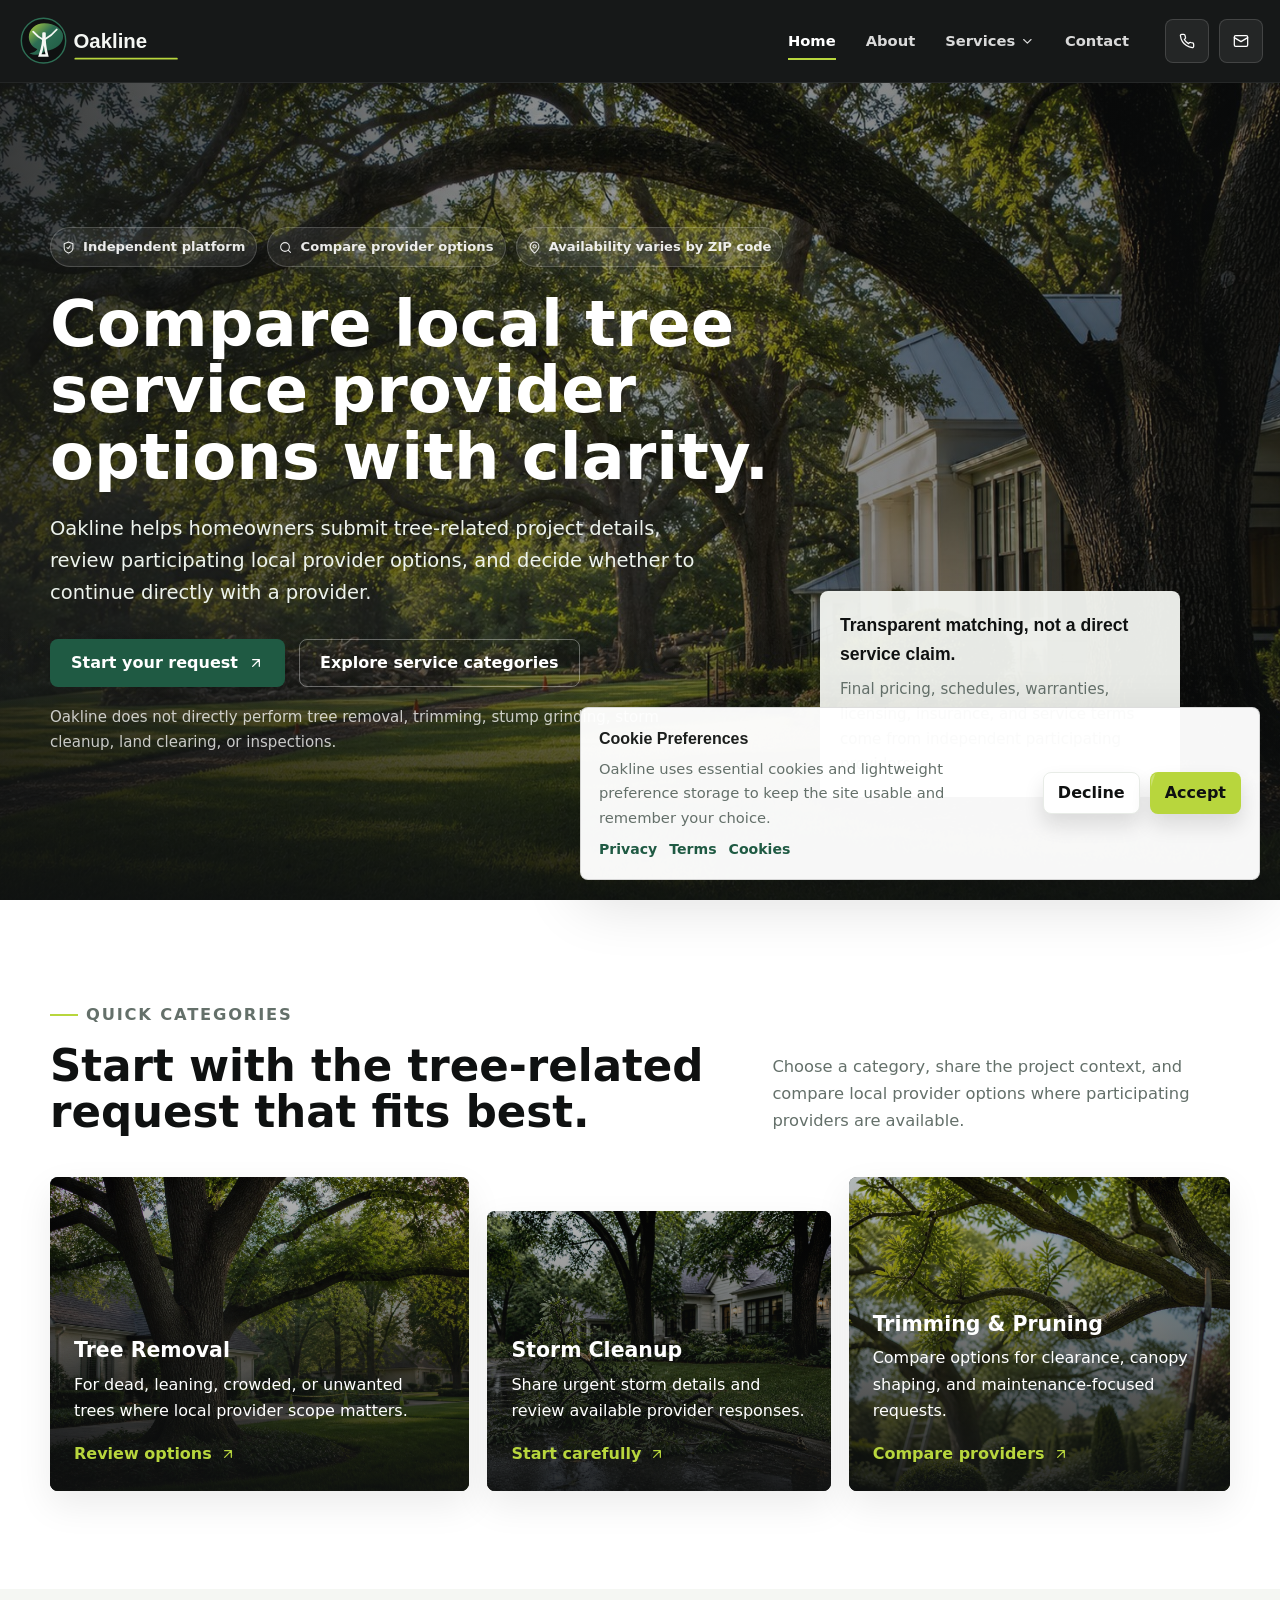
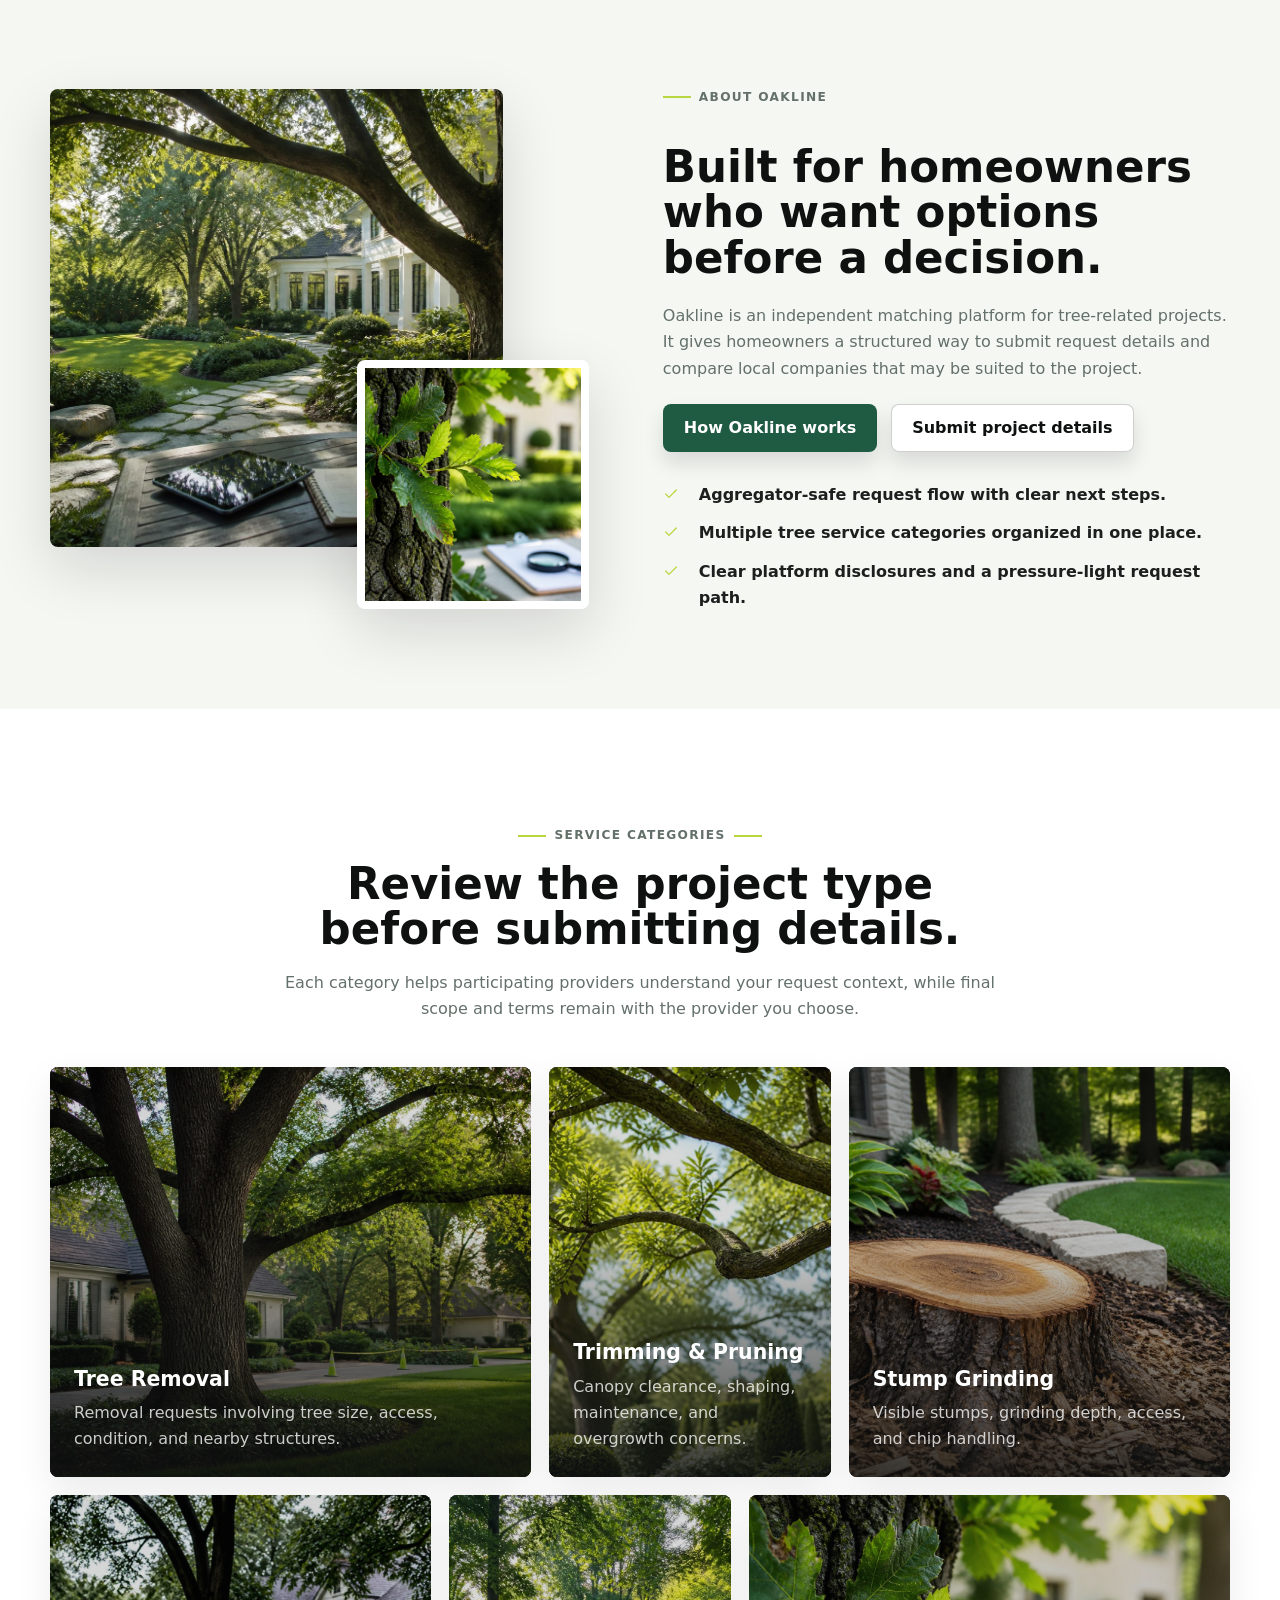
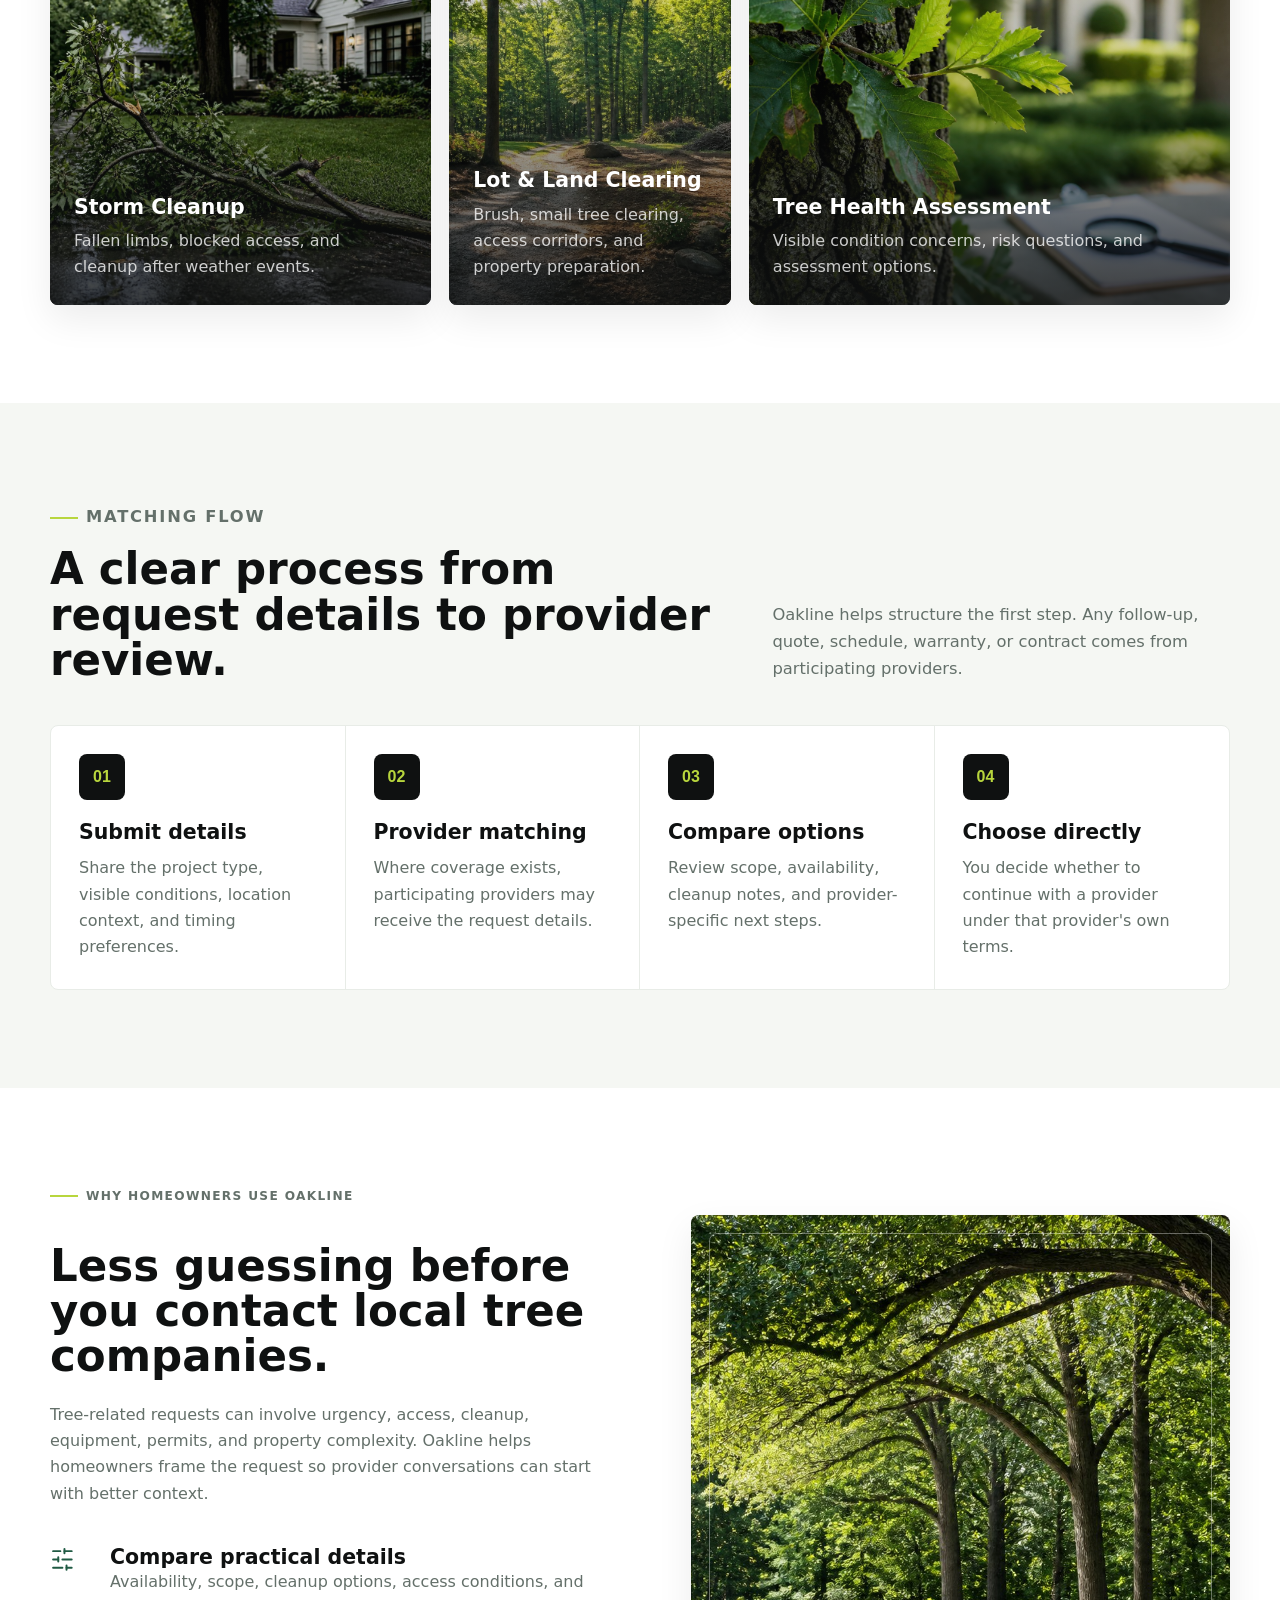
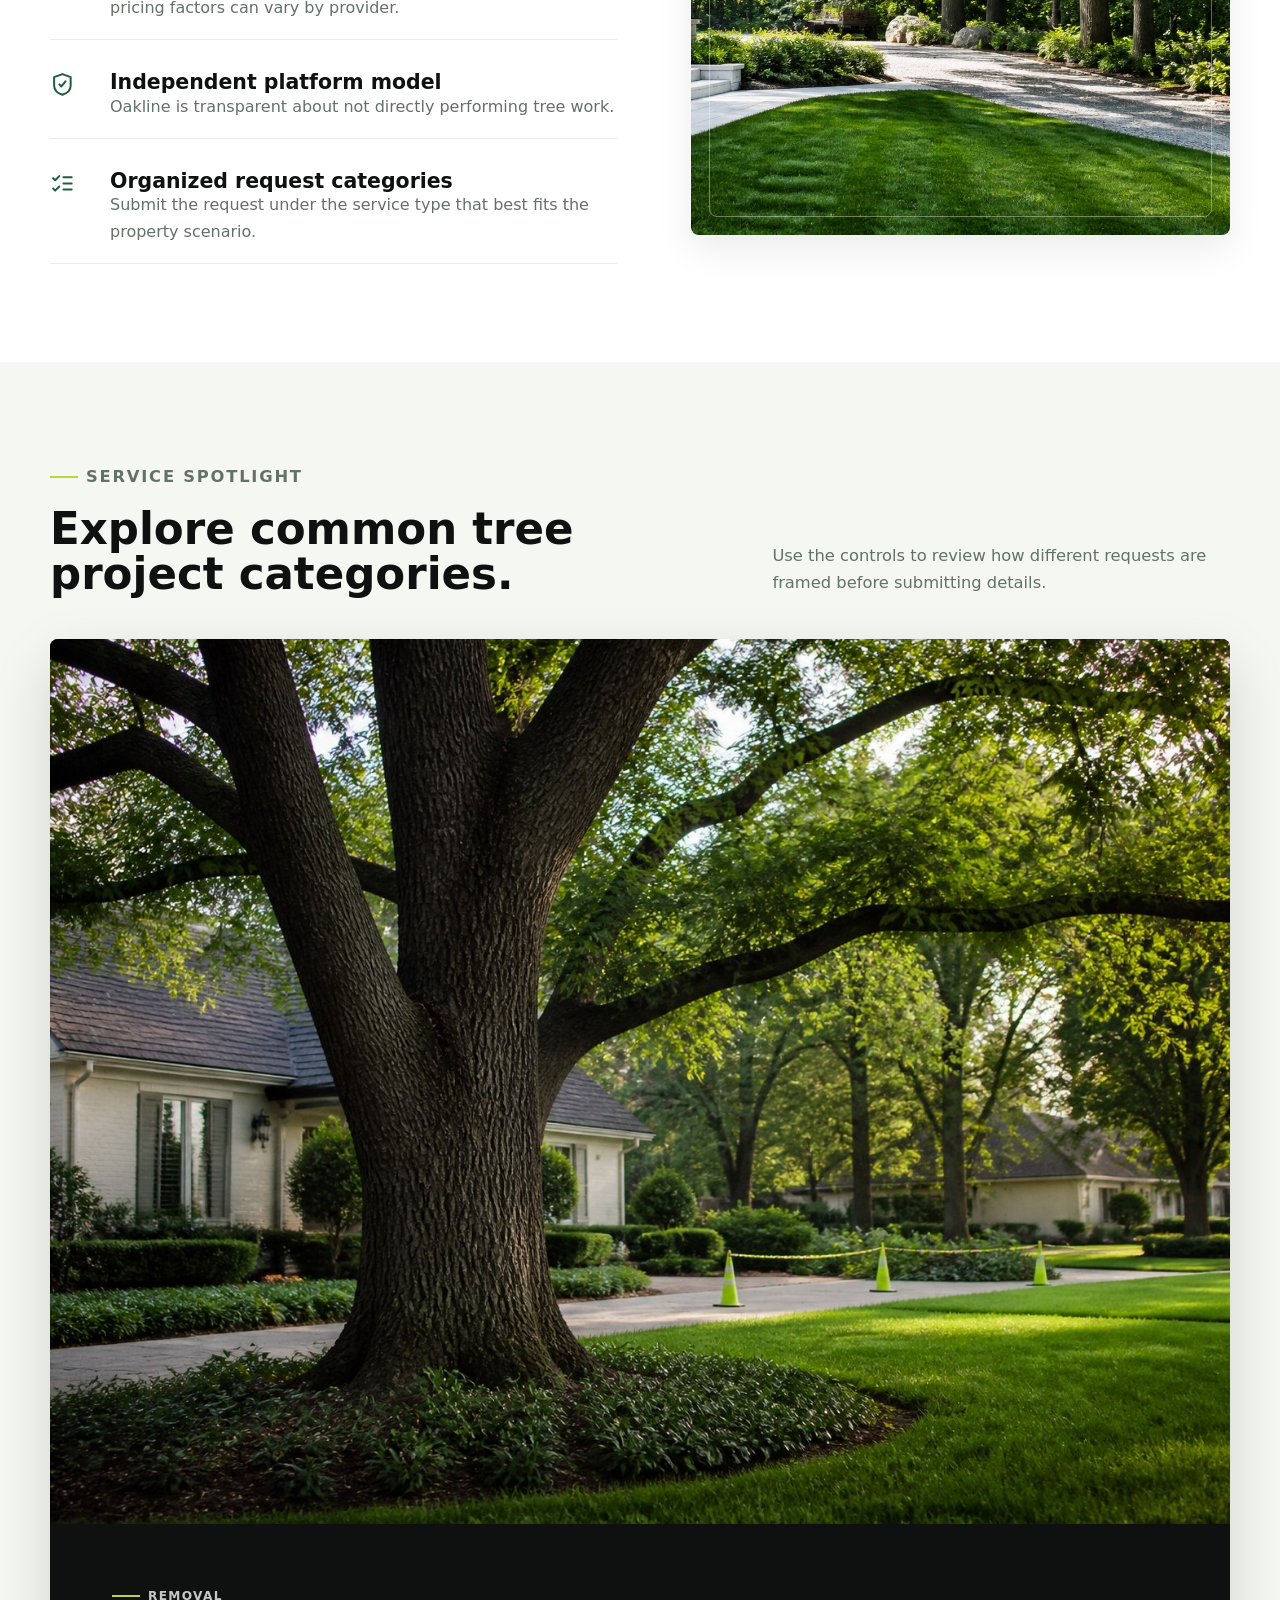
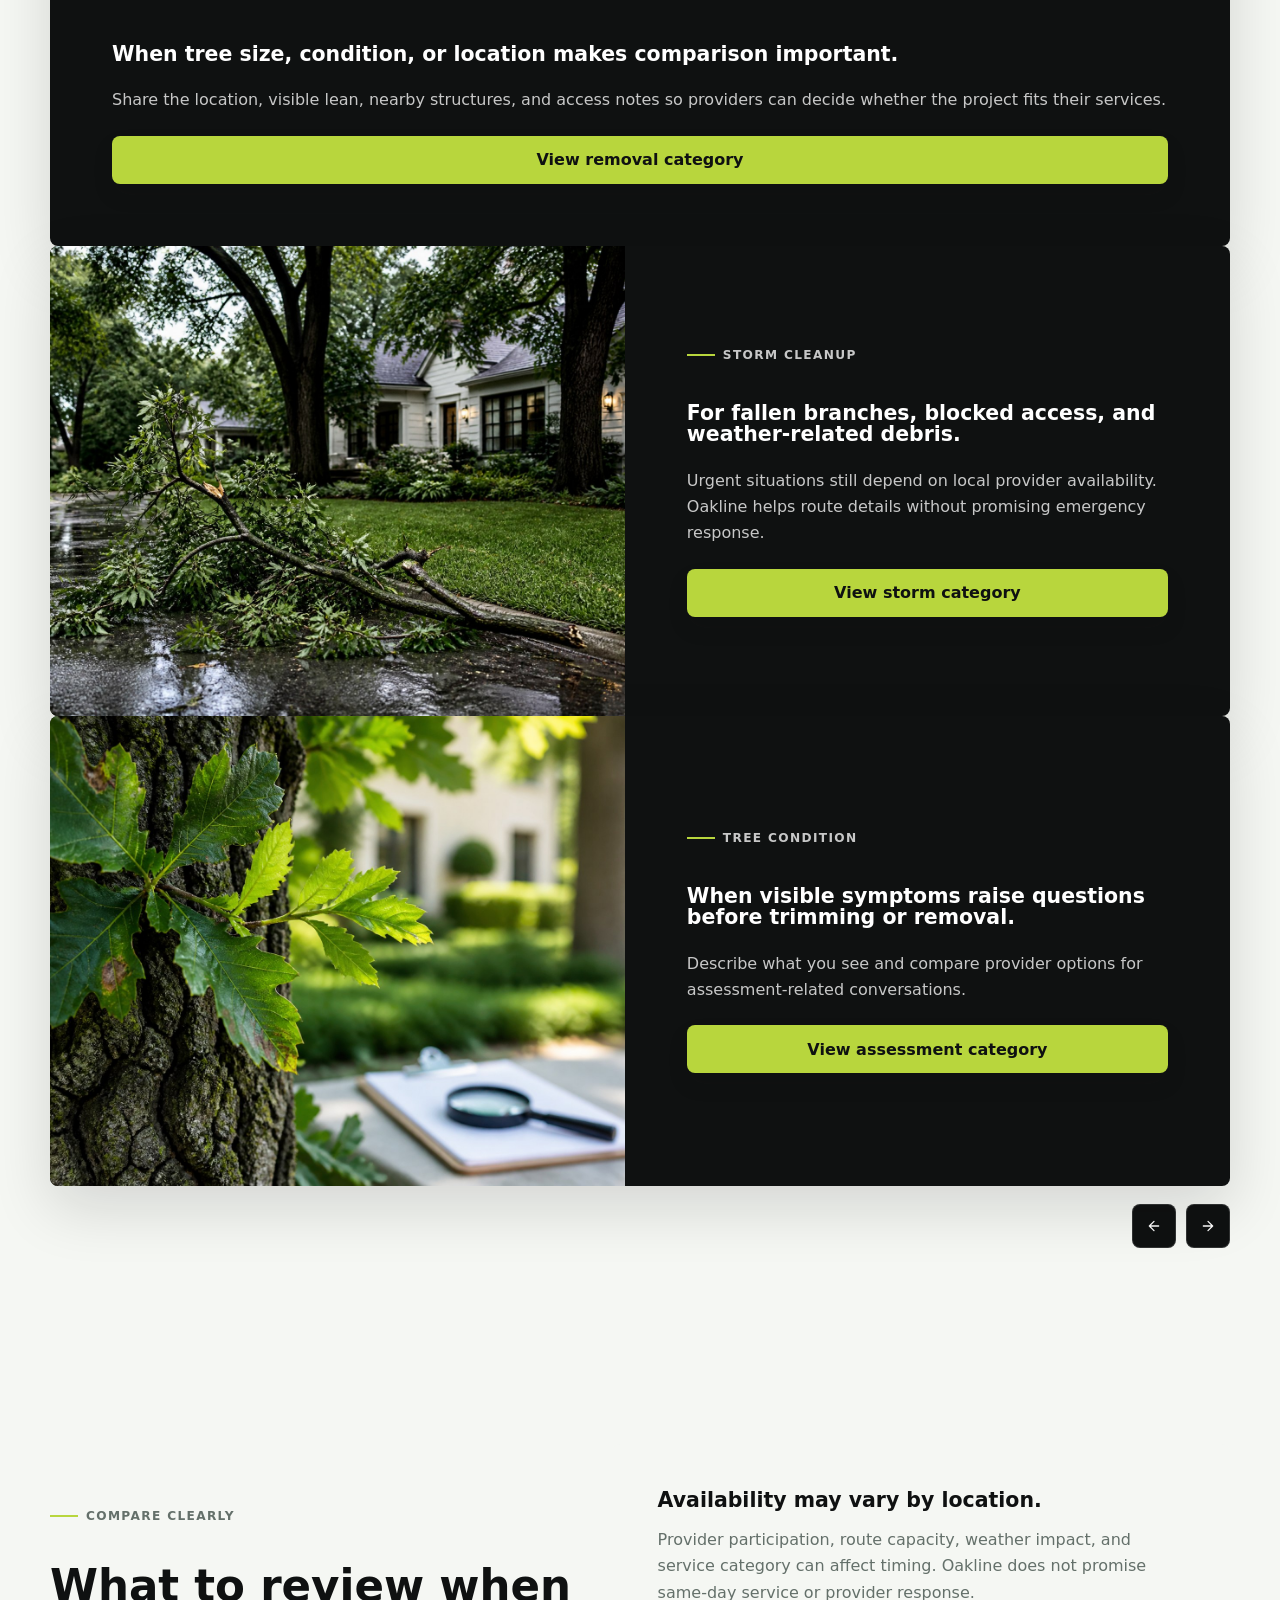
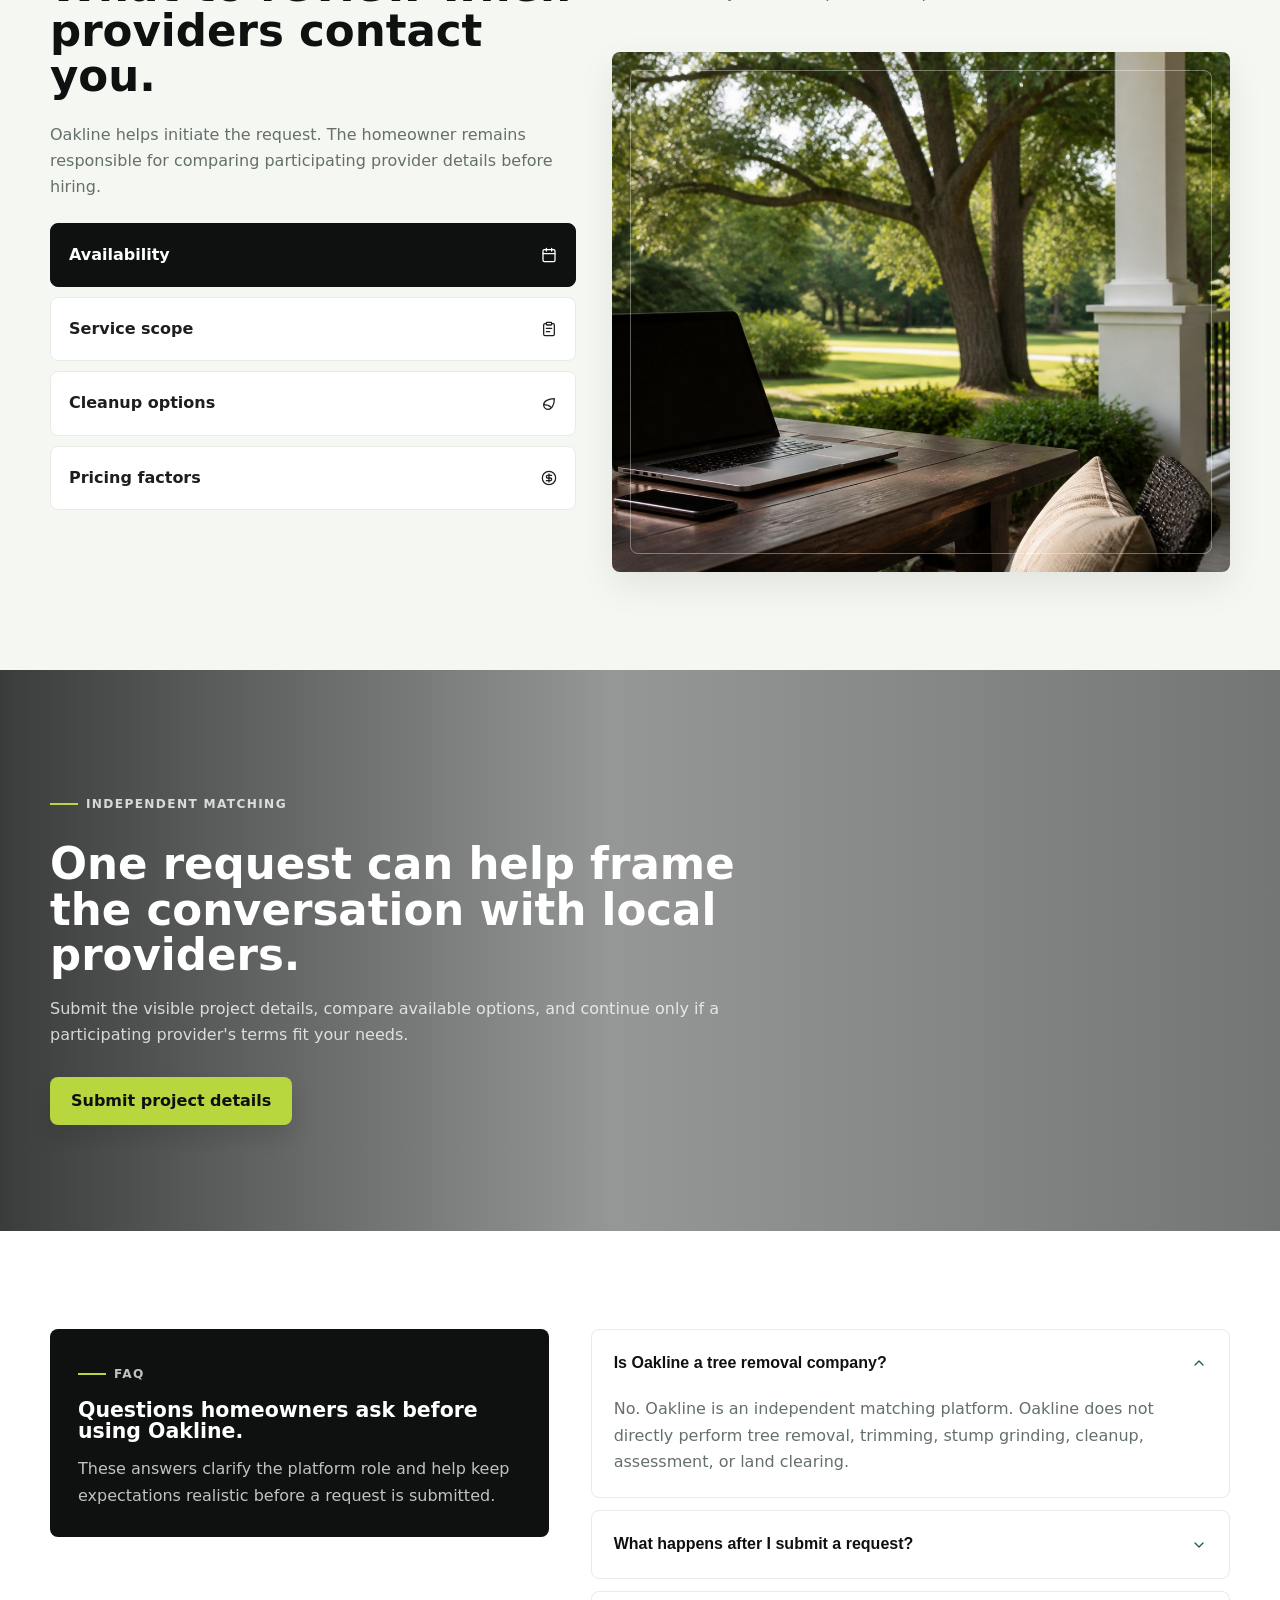
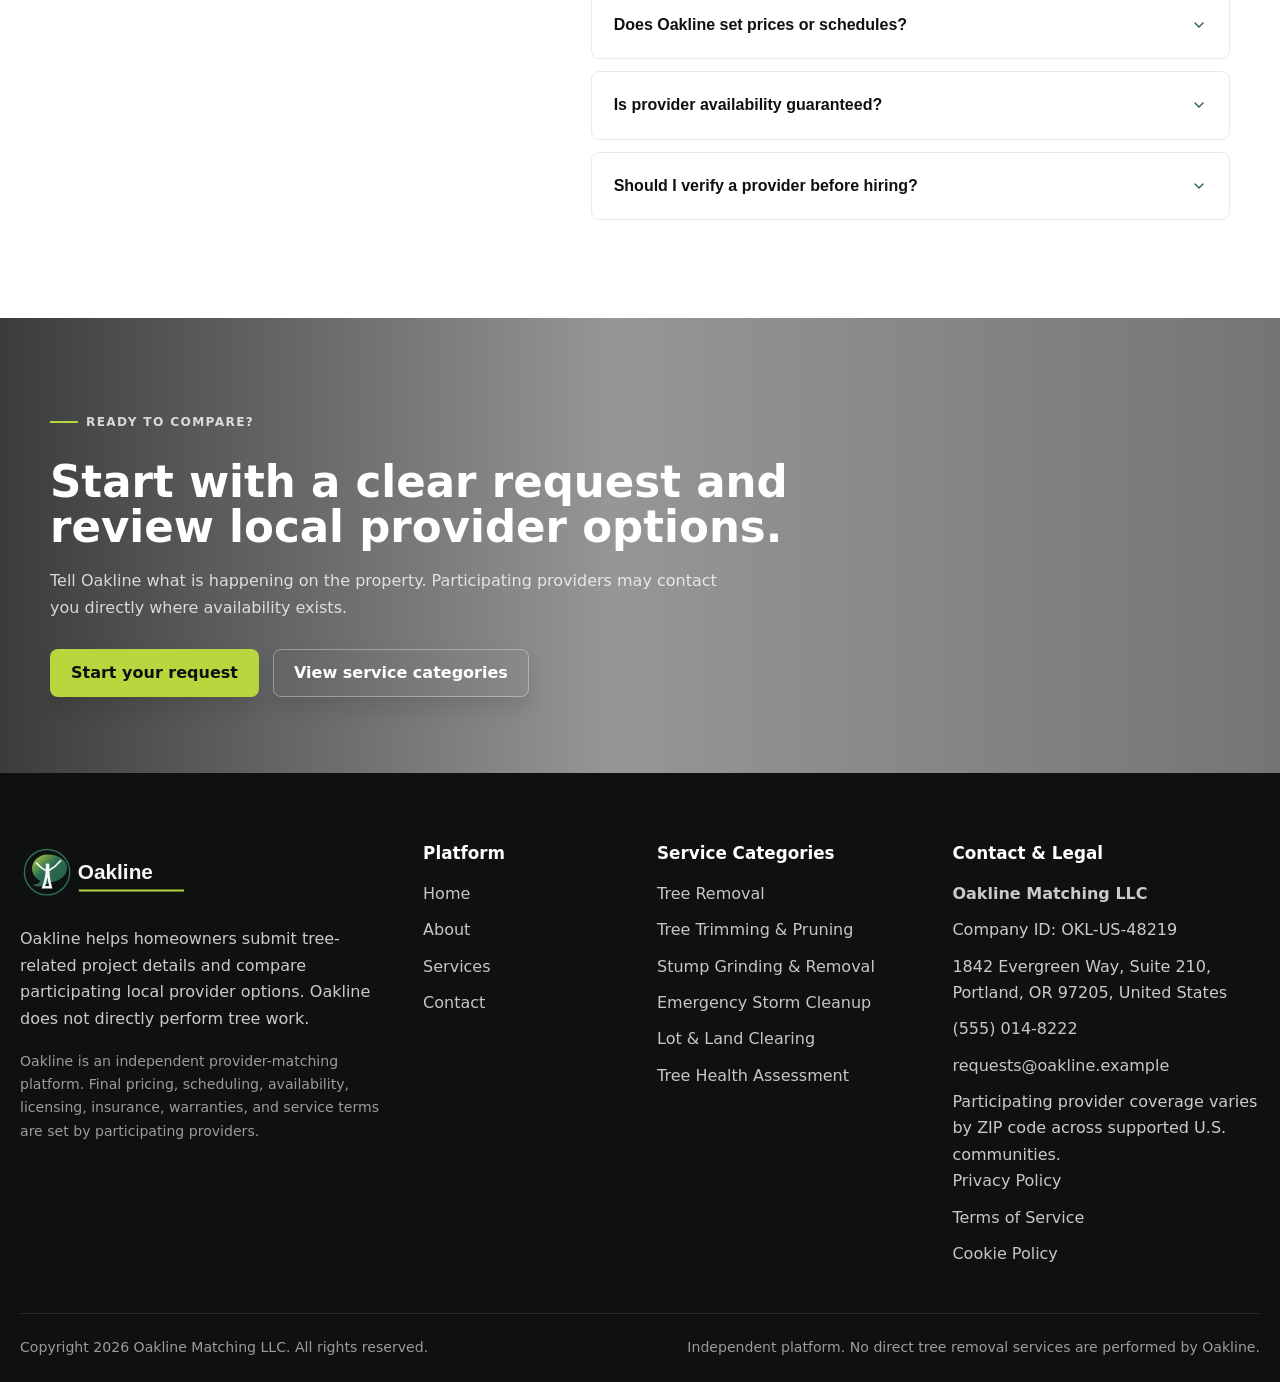
==== index.html @ 80ce186e "+" ====
<!doctype html>
<html lang="en">
<head>
  <meta charset="utf-8">
  <meta name="viewport" content="width=device-width, initial-scale=1">
  <meta name="description" content="Oakline is an independent tree removal matching platform helping homeowners submit project details and compare participating local provider options.">
  <title>Oakline | Independent Tree Removal Matching Platform</title>
  <link rel="icon" href="assets/images/logo.svg" type="image/svg+xml">
  <link rel="stylesheet" href="assets/css/global.css">
  <link rel="stylesheet" href="assets/css/home.css">
  <script defer src="assets/js/config.js"></script>
  <script defer src="assets/js/global.js"></script>
  <script defer src="assets/js/home.js"></script>
</head>
<body data-page="home">
  <a class="skip-link" href="#main">Skip to content</a>
  <div data-site-header></div>

  <main id="main">
    <section class="hero hero-home">
      <div class="hero-content">
        <div class="hero-copy" data-aos="fade-up">
          <div class="hero-badges" aria-label="Platform highlights">
            <span class="chip"><span data-lucide="shield-check"></span> Independent platform</span>
            <span class="chip"><span data-lucide="search"></span> Compare provider options</span>
            <span class="chip"><span data-lucide="map-pin"></span> Availability varies by ZIP code</span>
          </div>
          <h1>Compare local tree service provider options with clarity.</h1>
          <p class="lead">Oakline helps homeowners submit tree-related project details, review participating local provider options, and decide whether to continue directly with a provider.</p>
          <div class="btn-row">
            <a class="btn btn-primary" href="contact.html">Start your request <span data-lucide="arrow-up-right"></span></a>
            <a class="btn btn-ghost-dark" href="all-services.html">Explore service categories</a>
          </div>
          <p class="clarifier">Oakline does not directly perform tree removal, trimming, stump grinding, storm cleanup, land clearing, or inspections.</p>
        </div>
        <aside class="hero-panel" data-aos="fade-left" aria-label="Platform clarification">
          <strong>Transparent matching, not a direct service claim.</strong>
          <p>Final pricing, schedules, warranties, licensing, insurance, and service terms come from independent participating providers.</p>
        </aside>
      </div>
    </section>

    <section class="section" aria-labelledby="quick-categories">
      <div class="container">
        <div class="section-heading">
          <div>
            <p class="eyebrow">Quick categories</p>
            <h2 id="quick-categories">Start with the tree-related request that fits best.</h2>
          </div>
          <p>Choose a category, share the project context, and compare local provider options where participating providers are available.</p>
        </div>
        <div class="category-row">
          <a class="category-card" href="tree-removal.html" data-aos="fade-up">
            <img src="assets/images/service-1.jpg" alt="Large residential tree near a home" loading="lazy">
            <span class="category-card-content">
              <h3>Tree Removal</h3>
              <p>For dead, leaning, crowded, or unwanted trees where local provider scope matters.</p>
              <span class="text-link">Review options <span data-lucide="arrow-up-right"></span></span>
            </span>
          </a>
          <a class="category-card" href="emergency-storm-cleanup.html" data-aos="fade-up">
            <img src="assets/images/service-4.jpg" alt="Fallen branch after a storm" loading="lazy">
            <span class="category-card-content">
              <h3>Storm Cleanup</h3>
              <p>Share urgent storm details and review available provider responses.</p>
              <span class="text-link">Start carefully <span data-lucide="arrow-up-right"></span></span>
            </span>
          </a>
          <a class="category-card" href="tree-trimming-pruning.html" data-aos="fade-up">
            <img src="assets/images/service-2.jpg" alt="Mature tree canopy needing pruning review" loading="lazy">
            <span class="category-card-content">
              <h3>Trimming & Pruning</h3>
              <p>Compare options for clearance, canopy shaping, and maintenance-focused requests.</p>
              <span class="text-link">Compare providers <span data-lucide="arrow-up-right"></span></span>
            </span>
          </a>
        </div>
      </div>
    </section>

    <section class="section section-soft" aria-labelledby="platform-intro">
      <div class="container split">
        <div class="photo-stack" data-aos="fade-right">
          <div class="photo-main"><img src="assets/images/hero-about.jpg" alt="Premium residential landscape with mature trees" loading="lazy"></div>
          <div class="photo-small"><img src="assets/images/service-6.jpg" alt="Close-up of tree leaves and bark" loading="lazy"></div>
        </div>
        <div class="content-stack" data-aos="fade-left">
          <p class="eyebrow">About Oakline</p>
          <h2 id="platform-intro">Built for homeowners who want options before a decision.</h2>
          <p>Oakline is an independent matching platform for tree-related projects. It gives homeowners a structured way to submit request details and compare local companies that may be suited to the project.</p>
          <div class="btn-row">
            <a class="btn btn-primary" href="about.html">How Oakline works</a>
            <a class="btn btn-ghost" href="contact.html">Submit project details</a>
          </div>
          <ul class="feature-list">
            <li><span data-lucide="check"></span><span>Aggregator-safe request flow with clear next steps.</span></li>
            <li><span data-lucide="check"></span><span>Multiple tree service categories organized in one place.</span></li>
            <li><span data-lucide="check"></span><span>Clear platform disclosures and a pressure-light request path.</span></li>
          </ul>
        </div>
      </div>
    </section>

    <section class="section" aria-labelledby="service-preview">
      <div class="container">
        <div class="center-heading">
          <p class="eyebrow">Service categories</p>
          <h2 id="service-preview">Review the project type before submitting details.</h2>
          <p>Each category helps participating providers understand your request context, while final scope and terms remain with the provider you choose.</p>
        </div>
        <div class="service-preview-grid">
          <a class="service-card" href="tree-removal.html" data-aos="zoom-in">
            <img src="assets/images/service-1.jpg" alt="Tree removal project setting" loading="lazy">
            <span class="service-card-content"><h3>Tree Removal</h3><p>Removal requests involving tree size, access, condition, and nearby structures.</p></span>
          </a>
          <a class="service-card" href="tree-trimming-pruning.html" data-aos="zoom-in">
            <img src="assets/images/service-2.jpg" alt="Tree trimming canopy" loading="lazy">
            <span class="service-card-content"><h3>Trimming & Pruning</h3><p>Canopy clearance, shaping, maintenance, and overgrowth concerns.</p></span>
          </a>
          <a class="service-card" href="stump-grinding-removal.html" data-aos="zoom-in">
            <img src="assets/images/service-3.jpg" alt="Tree stump in a clean lawn" loading="lazy">
            <span class="service-card-content"><h3>Stump Grinding</h3><p>Visible stumps, grinding depth, access, and chip handling.</p></span>
          </a>
          <a class="service-card" href="emergency-storm-cleanup.html" data-aos="zoom-in">
            <img src="assets/images/service-4.jpg" alt="Storm damaged branch in a yard" loading="lazy">
            <span class="service-card-content"><h3>Storm Cleanup</h3><p>Fallen limbs, blocked access, and cleanup after weather events.</p></span>
          </a>
          <a class="service-card" href="lot-land-clearing.html" data-aos="zoom-in">
            <img src="assets/images/service-5.jpg" alt="Wooded lot clearing path" loading="lazy">
            <span class="service-card-content"><h3>Lot & Land Clearing</h3><p>Brush, small tree clearing, access corridors, and property preparation.</p></span>
          </a>
          <a class="service-card" href="tree-health-assessment.html" data-aos="zoom-in">
            <img src="assets/images/service-6.jpg" alt="Tree leaf and bark condition close-up" loading="lazy">
            <span class="service-card-content"><h3>Tree Health Assessment</h3><p>Visible condition concerns, risk questions, and assessment options.</p></span>
          </a>
        </div>
      </div>
    </section>

    <section class="section section-soft" aria-labelledby="matching-works">
      <div class="container">
        <div class="section-heading">
          <div>
            <p class="eyebrow">Matching flow</p>
            <h2 id="matching-works">A clear process from request details to provider review.</h2>
          </div>
          <p>Oakline helps structure the first step. Any follow-up, quote, schedule, warranty, or contract comes from participating providers.</p>
        </div>
        <div class="process-line" data-aos="fade-up">
          <article class="process-step"><span>01</span><h3>Submit details</h3><p>Share the project type, visible conditions, location context, and timing preferences.</p></article>
          <article class="process-step"><span>02</span><h3>Provider matching</h3><p>Where coverage exists, participating providers may receive the request details.</p></article>
          <article class="process-step"><span>03</span><h3>Compare options</h3><p>Review scope, availability, cleanup notes, and provider-specific next steps.</p></article>
          <article class="process-step"><span>04</span><h3>Choose directly</h3><p>You decide whether to continue with a provider under that provider's own terms.</p></article>
        </div>
      </div>
    </section>

    <section class="section" aria-labelledby="why-oakline">
      <div class="container split reverse">
        <div class="content-stack" data-aos="fade-right">
          <p class="eyebrow">Why homeowners use Oakline</p>
          <h2 id="why-oakline">Less guessing before you contact local tree companies.</h2>
          <p>Tree-related requests can involve urgency, access, cleanup, equipment, permits, and property complexity. Oakline helps homeowners frame the request so provider conversations can start with better context.</p>
          <div class="trust-panel">
            <div class="trust-row"><span data-lucide="sliders-horizontal"></span><div><h3>Compare practical details</h3><p>Availability, scope, cleanup options, access conditions, and pricing factors can vary by provider.</p></div></div>
            <div class="trust-row"><span data-lucide="shield-check"></span><div><h3>Independent platform model</h3><p>Oakline is transparent about not directly performing tree work.</p></div></div>
            <div class="trust-row"><span data-lucide="list-check"></span><div><h3>Organized request categories</h3><p>Submit the request under the service type that best fits the property scenario.</p></div></div>
          </div>
        </div>
        <div class="image-frame" data-aos="fade-left">
          <img src="assets/images/hero-services.jpg" alt="Residential property with mature trees and clear access" loading="lazy">
        </div>
      </div>
    </section>

    <section class="section section-soft" aria-labelledby="spotlight">
      <div class="container">
        <div class="section-heading">
          <div>
            <p class="eyebrow">Service spotlight</p>
            <h2 id="spotlight">Explore common tree project categories.</h2>
          </div>
          <p>Use the controls to review how different requests are framed before submitting details.</p>
        </div>
        <div class="slider" data-slider>
          <div class="slider-stage">
            <article class="split-slide" data-slide>
              <img src="assets/images/service-1.jpg" alt="Tree removal setting" loading="lazy">
              <div class="split-slide-content"><p class="eyebrow">Removal</p><h3>When tree size, condition, or location makes comparison important.</h3><p>Share the location, visible lean, nearby structures, and access notes so providers can decide whether the project fits their services.</p><a class="btn btn-accent" href="tree-removal.html">View removal category</a></div>
            </article>
            <article class="split-slide" data-slide>
              <img src="assets/images/service-4.jpg" alt="Storm cleanup setting" loading="lazy">
              <div class="split-slide-content"><p class="eyebrow">Storm cleanup</p><h3>For fallen branches, blocked access, and weather-related debris.</h3><p>Urgent situations still depend on local provider availability. Oakline helps route details without promising emergency response.</p><a class="btn btn-accent" href="emergency-storm-cleanup.html">View storm category</a></div>
            </article>
            <article class="split-slide" data-slide>
              <img src="assets/images/service-6.jpg" alt="Tree health detail" loading="lazy">
              <div class="split-slide-content"><p class="eyebrow">Tree condition</p><h3>When visible symptoms raise questions before trimming or removal.</h3><p>Describe what you see and compare provider options for assessment-related conversations.</p><a class="btn btn-accent" href="tree-health-assessment.html">View assessment category</a></div>
            </article>
          </div>
          <div class="slider-controls" aria-label="Service spotlight controls">
            <button class="slider-arrow" type="button" data-slider-prev aria-label="Previous spotlight"><span data-lucide="arrow-left"></span></button>
            <button class="slider-arrow" type="button" data-slider-next aria-label="Next spotlight"><span data-lucide="arrow-right"></span></button>
          </div>
        </div>
      </div>
    </section>

    <section class="section section-soft" aria-labelledby="review-options">
      <div class="container review-panel" data-tab-group>
        <div class="content-stack" data-aos="fade-right">
          <p class="eyebrow">Compare clearly</p>
          <h2 id="review-options">What to review when providers contact you.</h2>
          <p>Oakline helps initiate the request. The homeowner remains responsible for comparing participating provider details before hiring.</p>
          <div class="tab-list" role="tablist" aria-label="Provider comparison topics">
            <button class="tab-button" type="button" data-tab-target="availability">Availability <span data-lucide="calendar"></span></button>
            <button class="tab-button" type="button" data-tab-target="scope">Service scope <span data-lucide="clipboard-list"></span></button>
            <button class="tab-button" type="button" data-tab-target="cleanup">Cleanup options <span data-lucide="leaf"></span></button>
            <button class="tab-button" type="button" data-tab-target="pricing">Pricing factors <span data-lucide="circle-dollar-sign"></span></button>
          </div>
        </div>
        <div data-aos="fade-left">
          <div class="tab-panel" data-tab-panel="availability"><div class="tab-panel-card"><h3>Availability may vary by location.</h3><p>Provider participation, route capacity, weather impact, and service category can affect timing. Oakline does not promise same-day service or provider response.</p></div></div>
          <div class="tab-panel" data-tab-panel="scope"><div class="tab-panel-card"><h3>Scope should be provider-specific.</h3><p>Ask what is included, what is excluded, whether additional site review is needed, and how the provider handles complex access or structures nearby.</p></div></div>
          <div class="tab-panel" data-tab-panel="cleanup"><div class="tab-panel-card"><h3>Cleanup can change the project.</h3><p>Wood removal, chip handling, stump grinding, limb disposal, and site restoration may be separate details depending on the provider.</p></div></div>
          <div class="tab-panel" data-tab-panel="pricing"><div class="tab-panel-card"><h3>Pricing depends on real conditions.</h3><p>Tree size, equipment needs, terrain, urgency, permits, cleanup, and local access can influence provider pricing after request review.</p></div></div>
          <div class="image-frame"><img src="assets/images/hero-contact.jpg" alt="Outdoor request planning with tree view" loading="lazy"></div>
        </div>
      </div>
    </section>

    <section class="parallax-band" aria-labelledby="visual-break">
      <div class="container" data-aos="fade-up">
        <p class="eyebrow">Independent matching</p>
        <h2 id="visual-break">One request can help frame the conversation with local providers.</h2>
        <p>Submit the visible project details, compare available options, and continue only if a participating provider's terms fit your needs.</p>
        <a class="btn btn-accent" href="contact.html">Submit project details</a>
      </div>
    </section>

    <section class="section" aria-labelledby="home-faq-title">
      <div class="container faq-layout">
        <aside class="faq-aside">
          <div data-aos="fade-right">
          <p class="eyebrow">FAQ</p>
          <h3 id="home-faq-title">Questions homeowners ask before using Oakline.</h3>
          <p>These answers clarify the platform role and help keep expectations realistic before a request is submitted.</p>
          </div>
        </aside>
        <div class="accordion faq-accordion" id="home-faq" data-accordion data-aos="fade-left">
          <article class="accordion-item"><button class="accordion-trigger" type="button" aria-expanded="false" data-accordion-trigger>Is Oakline a tree removal company?<span data-lucide="chevron-down"></span></button><div class="accordion-panel"><p>No. Oakline is an independent matching platform. Oakline does not directly perform tree removal, trimming, stump grinding, cleanup, assessment, or land clearing.</p></div></article>
          <article class="accordion-item"><button class="accordion-trigger" type="button" aria-expanded="false" data-accordion-trigger>What happens after I submit a request?<span data-lucide="chevron-down"></span></button><div class="accordion-panel"><p>Your details may be routed to participating local providers where coverage is available. Providers may contact you directly regarding scope, availability, pricing, and next steps.</p></div></article>
          <article class="accordion-item"><button class="accordion-trigger" type="button" aria-expanded="false" data-accordion-trigger>Does Oakline set prices or schedules?<span data-lucide="chevron-down"></span></button><div class="accordion-panel"><p>No. Final pricing, scheduling, service scope, warranties, licensing, insurance, and terms come from participating providers.</p></div></article>
          <article class="accordion-item"><button class="accordion-trigger" type="button" aria-expanded="false" data-accordion-trigger>Is provider availability guaranteed?<span data-lucide="chevron-down"></span></button><div class="accordion-panel"><p>No. Availability may vary by location, provider participation, weather, project complexity, and timing.</p></div></article>
          <article class="accordion-item"><button class="accordion-trigger" type="button" aria-expanded="false" data-accordion-trigger>Should I verify a provider before hiring?<span data-lucide="chevron-down"></span></button><div class="accordion-panel"><p>Yes. Homeowners are responsible for verifying licensing, insurance, qualifications, permits, and service terms before hiring any provider.</p></div></article>
        </div>
      </div>
    </section>

    <section class="prefooter-cta cta-home">
      <div class="container" data-aos="fade-up">
        <p class="eyebrow">Ready to compare?</p>
        <h2>Start with a clear request and review local provider options.</h2>
        <p>Tell Oakline what is happening on the property. Participating providers may contact you directly where availability exists.</p>
        <div class="btn-row">
          <a class="btn btn-accent" href="contact.html">Start your request</a>
          <a class="btn btn-ghost-dark" href="all-services.html">View service categories</a>
        </div>
      </div>
    </section>
  </main>

  <div data-site-footer></div>
</body>
</html>
---- assets/css/global.css ----
:root {
  --black: #0f1111;
  --white: #ffffff;
  --off: #f5f7f3;
  --green: #1f5a43;
  --green-2: #2d6e54;
  --lime: #b8d63d;
  --marine: #1f4552;
  --gray: #e8ece7;
  --text: #1c1f1d;
  --muted: #64706a;
  --shadow: 0 22px 60px rgba(15, 17, 17, 0.14);
  --soft-shadow: 0 14px 36px rgba(15, 17, 17, 0.08);
  --radius: 8px;
  --max: 1180px;
  --header: 82px;
}

* {
  box-sizing: border-box;
}

html,
body {
  max-width: 100%;
  overflow-x: clip;
  overflow-y: visible;
}

html {
  scroll-behavior: smooth;
}

body {
  margin: 0;
  width: 100%;
  padding-top: var(--header);
  color: var(--text);
  background: var(--white);
  font-family: Inter, Manrope, system-ui, -apple-system, BlinkMacSystemFont, "Segoe UI", sans-serif;
  font-size: 16px;
  line-height: 1.65;
}

section[id],
main[id] {
  scroll-margin-top: calc(var(--header) + 20px);
}

body.menu-open {
  overflow: hidden;
}

img,
svg {
  display: block;
  max-width: 100%;
}

img {
  height: auto;
}

a {
  color: inherit;
  text-decoration: none;
}

button,
input,
textarea,
select {
  font: inherit;
}

button {
  cursor: pointer;
}

::selection {
  background: var(--lime);
  color: var(--black);
}

.skip-link {
  position: fixed;
  top: 12px;
  left: 12px;
  z-index: 1000;
  transform: translateY(-140%);
  padding: 10px 14px;
  background: var(--lime);
  color: var(--black);
  font-weight: 800;
  border-radius: var(--radius);
  transition: transform 0.2s ease;
}

.skip-link:focus {
  transform: translateY(0);
}

:focus-visible {
  outline: 3px solid var(--lime);
  outline-offset: 4px;
}

.container {
  width: min(var(--max), calc(100% - 40px));
  margin: 0 auto;
}

.section {
  padding: 98px 0;
}

.section-soft {
  background: var(--off);
}

.section-tight {
  padding: 72px 0;
}

.eyebrow {
  display: inline-flex;
  align-items: center;
  gap: 8px;
  margin: 0 0 16px;
  color: var(--marine);
  font-size: 0.76rem;
  font-weight: 850;
  letter-spacing: 0.11em;
  text-transform: uppercase;
}

.eyebrow::before {
  content: "";
  width: 28px;
  height: 2px;
  background: var(--lime);
}

h1,
h2,
h3,
h4 {
  margin: 0;
  color: var(--black);
  font-family: Sora, Manrope, Inter, system-ui, sans-serif;
  line-height: 1.04;
  letter-spacing: 0;
}

h1 {
  font-size: clamp(2.55rem, 5vw, 5.1rem);
}

h2 {
  font-size: clamp(2rem, 3.4vw, 3.65rem);
}

h3 {
  font-size: clamp(1.25rem, 1.6vw, 1.65rem);
}

p {
  margin: 0;
}

.lead {
  color: #edf3ed;
  font-size: clamp(1.02rem, 1.6vw, 1.22rem);
  max-width: 680px;
}

.section-heading {
  display: grid;
  grid-template-columns: minmax(0, 0.9fr) minmax(260px, 0.6fr);
  gap: 36px;
  align-items: end;
  margin-bottom: 42px;
}

.section-heading p {
  color: var(--muted);
  font-size: 1.02rem;
}

.center-heading {
  max-width: 760px;
  margin: 0 auto 44px;
  text-align: center;
}

.center-heading .eyebrow {
  justify-content: center;
}

.center-heading .eyebrow::after {
  content: "";
  width: 28px;
  height: 2px;
  background: var(--lime);
}

.center-heading p {
  margin-top: 18px;
  color: var(--muted);
}

.icon {
  width: 1em;
  height: 1em;
}

.btn {
  position: relative;
  isolation: isolate;
  display: inline-flex;
  align-items: center;
  justify-content: center;
  gap: 10px;
  min-height: 48px;
  padding: 13px 20px;
  border: 1px solid transparent;
  border-radius: var(--radius);
  overflow: hidden;
  font-weight: 850;
  line-height: 1.1;
  white-space: normal;
  text-align: center;
  box-shadow: 0 11px 20px rgba(15, 17, 17, 0.12);
  transition: transform 0.22s ease, box-shadow 0.22s ease, background 0.22s ease, border-color 0.22s ease, color 0.22s ease;
}

.btn::after {
  content: "";
  position: absolute;
  inset: -2px auto -2px -45%;
  z-index: -1;
  width: 42%;
  transform: skewX(-18deg);
  background: rgba(255, 255, 255, 0.25);
  transition: left 0.55s ease;
}

.btn:hover {
  transform: translateY(-2px);
  box-shadow: 0 16px 28px rgba(15, 17, 17, 0.16);
}

.btn:hover::after {
  left: 115%;
}

.btn-primary {
  background: var(--green);
  color: var(--white);
}

.btn-primary:hover {
  background: var(--black);
}

.btn-secondary {
  background: var(--black);
  color: var(--white);
}

.btn-accent {
  background: var(--lime);
  color: var(--black);
}

.btn-ghost,
.btn-ghost-dark {
  background: rgba(255, 255, 255, 0.9);
  color: var(--black);
  border-color: rgba(15, 17, 17, 0.2);
}

.btn-ghost-dark {
  background: transparent;
  color: var(--white);
  border-color: rgba(255, 255, 255, 0.34);
}

.btn-row {
  display: flex;
  flex-wrap: wrap;
  gap: 14px;
  align-items: center;
}

.site-header {
  position: fixed;
  top: 0;
  left: 0;
  width: 100%;
  z-index: 9999;
  background: rgba(15, 17, 17, 0.97);
  color: var(--white);
  border-bottom: 1px solid rgba(255, 255, 255, 0.08);
  backdrop-filter: blur(18px);
}

body {
  padding-top: var(--header);
}

.header-shell {
  width: min(1320px, calc(100% - 34px));
  min-height: var(--header);
  margin: 0 auto;
  display: flex;
  align-items: center;
  justify-content: space-between;
  gap: 24px;
}

.brand-link {
  display: inline-flex;
  align-items: center;
  gap: 12px;
  min-width: 0;
}

.brand-link img {
  width: 186px;
  height: auto;
}

.brand-link span {
  display: none;
}

.desktop-nav {
  display: flex;
  align-items: center;
  gap: 6px;
  margin-left: auto;
}

.desktop-nav > a,
.nav-dropdown > a {
  position: relative;
  display: inline-flex;
  align-items: center;
  gap: 5px;
  padding: 29px 12px;
  color: rgba(255, 255, 255, 0.84);
  font-size: 0.92rem;
  font-weight: 760;
}

.desktop-nav > a::after,
.nav-dropdown > a::after {
  content: "";
  position: absolute;
  left: 12px;
  right: 12px;
  bottom: 22px;
  height: 2px;
  transform: scaleX(0);
  transform-origin: left;
  background: var(--lime);
  transition: transform 0.22s ease;
}

.desktop-nav > a:hover,
.nav-dropdown > a:hover,
.desktop-nav [aria-current="page"] {
  color: var(--white);
}

.desktop-nav > a:hover::after,
.nav-dropdown > a:hover::after,
.desktop-nav [aria-current="page"]::after {
  transform: scaleX(1);
}

.nav-dropdown {
  position: relative;
}

.dropdown-panel {
  position: absolute;
  top: 100%;
  left: 0;
  width: 278px;
  padding: 12px;
  background: var(--white);
  color: var(--black);
  border: 1px solid rgba(15, 17, 17, 0.1);
  border-radius: var(--radius);
  box-shadow: var(--shadow);
  opacity: 0;
  pointer-events: none;
  transform: translateY(12px);
  transition: opacity 0.2s ease, transform 0.2s ease;
}

.nav-dropdown:hover .dropdown-panel,
.nav-dropdown:focus-within .dropdown-panel {
  opacity: 1;
  pointer-events: auto;
  transform: translateY(0);
}

.dropdown-link {
  display: block;
  padding: 11px 12px;
  border-radius: var(--radius);
  color: var(--text);
  font-size: 0.92rem;
  font-weight: 750;
}

.dropdown-link:hover {
  background: var(--off);
  color: var(--green);
}

.header-actions {
  display: flex;
  align-items: center;
  gap: 10px;
}

.icon-btn,
.menu-toggle,
.menu-close,
.mobile-call,
.slider-arrow {
  display: inline-grid;
  place-items: center;
  width: 44px;
  height: 44px;
  border: 1px solid rgba(255, 255, 255, 0.14);
  border-radius: var(--radius);
  background: rgba(255, 255, 255, 0.06);
  color: var(--white);
  transition: background 0.22s ease, color 0.22s ease, transform 0.22s ease, border-color 0.22s ease;
}

.icon-btn:hover,
.menu-toggle:hover,
.menu-close:hover,
.mobile-call:hover,
.slider-arrow:hover {
  transform: translateY(-2px);
  background: var(--lime);
  color: var(--black);
  border-color: var(--lime);
}

.menu-toggle,
.mobile-call {
  display: none;
}

.mobile-menu {
  position: fixed;
  inset: 0;
  z-index: 120;
  display: grid;
  place-items: stretch;
  background: rgba(15, 17, 17, 0.98);
  color: var(--white);
  opacity: 0;
  visibility: hidden;
  pointer-events: none;
  transition: opacity 0.22s ease, visibility 0.22s ease;
}

.menu-open .mobile-menu {
  opacity: 1;
  visibility: visible;
  pointer-events: auto;
}

.mobile-menu-inner {
  width: min(680px, 100%);
  min-height: 100dvh;
  margin-left: auto;
  padding: 28px;
  background: var(--black);
  border-left: 1px solid rgba(255, 255, 255, 0.08);
  overflow-y: auto;
}

.menu-close {
  margin-left: auto;
}

.mobile-brand {
  display: inline-flex;
  align-items: center;
  gap: 12px;
  margin: 14px 0 30px;
  font-family: Sora, Manrope, sans-serif;
  font-size: 1.7rem;
  font-weight: 850;
}

.mobile-brand img {
  width: 170px;
}

.mobile-menu nav {
  display: grid;
  gap: 8px;
}

.mobile-menu nav a {
  padding: 14px 0;
  border-bottom: 1px solid rgba(255, 255, 255, 0.1);
  font-family: Sora, Manrope, sans-serif;
  font-size: clamp(1.25rem, 5vw, 2.35rem);
  font-weight: 760;
}

.mobile-menu nav .mobile-service-link {
  padding-left: 18px;
  color: rgba(255, 255, 255, 0.72);
  font-size: clamp(1rem, 3vw, 1.35rem);
}

.mobile-menu-cta {
  display: flex;
  flex-wrap: wrap;
  gap: 12px;
  margin-top: 34px;
}

.hero,
.inner-hero,
.service-hero {
  position: relative;
  display: grid;
  min-height: calc(100svh - var(--header));
  overflow: hidden;
  color: var(--white);
  background-color: var(--black);
  background-position: center;
  background-size: cover;
}

.inner-hero,
.service-hero {
  min-height: 560px;
}

.hero::before,
.inner-hero::before,
.service-hero::before,
.prefooter-cta::before,
.parallax-band::before {
  content: "";
  position: absolute;
  inset: 0;
  background: linear-gradient(90deg, rgba(15, 17, 17, 0.82), rgba(15, 17, 17, 0.44) 48%, rgba(15, 17, 17, 0.58));
}

.hero::after,
.inner-hero::after,
.service-hero::after {
  content: "";
  position: absolute;
  inset: auto 0 0;
  height: 34%;
  background: linear-gradient(0deg, rgba(15, 17, 17, 0.86), transparent);
}

.hero-home,
.cta-home {
  background-image: url("../images/hero-home.jpg");
}

.hero-about,
.cta-about {
  background-image: url("../images/hero-about.jpg");
}

.hero-services,
.cta-services {
  background-image: url("../images/hero-services.jpg");
}

.hero-contact,
.cta-contact {
  background-image: url("../images/hero-contact.jpg");
}

.service-hero-tree-removal,
.cta-service-1 {
  background-image: url("../images/service-1.jpg");
}

.service-hero-tree-trimming-pruning,
.cta-service-2 {
  background-image: url("../images/service-2.jpg");
}

.service-hero-stump-grinding-removal,
.cta-service-3 {
  background-image: url("../images/service-3.jpg");
}

.service-hero-emergency-storm-cleanup,
.cta-service-4 {
  background-image: url("../images/service-4.jpg");
}

.service-hero-lot-land-clearing,
.cta-service-5 {
  background-image: url("../images/service-5.jpg");
}

.service-hero-tree-health-assessment,
.cta-service-6 {
  background-image: url("../images/service-6.jpg");
}

.hero-content,
.inner-hero-content,
.service-hero-content {
  position: relative;
  z-index: 2;
  align-self: center;
  width: min(var(--max), calc(100% - 40px));
  margin: 0 auto;
  padding: 86px 0;
}

.hero-copy,
.inner-hero-copy,
.service-hero-copy {
  max-width: 760px;
}

.hero h1,
.inner-hero h1,
.service-hero h1 {
  color: var(--white);
  margin-bottom: 22px;
}

.hero .lead,
.inner-hero .lead,
.service-hero .lead {
  margin-bottom: 30px;
}

.hero-badges {
  display: flex;
  flex-wrap: wrap;
  gap: 10px;
  margin-bottom: 24px;
}

.chip {
  display: inline-flex;
  align-items: center;
  gap: 8px;
  min-height: 34px;
  padding: 8px 11px;
  border: 1px solid rgba(255, 255, 255, 0.18);
  border-radius: 999px;
  background: rgba(255, 255, 255, 0.08);
  color: rgba(255, 255, 255, 0.9);
  font-size: 0.82rem;
  font-weight: 760;
}

.clarifier {
  max-width: 620px;
  margin-top: 18px;
  color: rgba(255, 255, 255, 0.76);
  font-size: 0.94rem;
}

.hero-panel {
  position: absolute;
  right: max(28px, calc((100vw - var(--max)) / 2));
  bottom: 44px;
  z-index: 3;
  width: min(360px, calc(100% - 40px));
  padding: 20px;
  background: rgba(245, 247, 243, 0.94);
  color: var(--black);
  border-radius: var(--radius);
  box-shadow: var(--shadow);
}

.hero-panel strong {
  display: block;
  margin-bottom: 8px;
  font-family: Sora, Manrope, sans-serif;
  font-size: 1.1rem;
}

.hero-panel p {
  color: var(--muted);
  font-size: 0.94rem;
}

.split {
  display: grid;
  grid-template-columns: minmax(0, 0.95fr) minmax(0, 1fr);
  gap: clamp(30px, 6vw, 74px);
  align-items: center;
}

.split.reverse {
  grid-template-columns: minmax(0, 1fr) minmax(0, 0.95fr);
}

.content-stack {
  display: grid;
  gap: 22px;
}

.content-stack p {
  color: var(--muted);
}

.feature-list {
  display: grid;
  gap: 12px;
  margin: 8px 0 0;
  padding: 0;
  list-style: none;
}

.feature-list li {
  display: grid;
  grid-template-columns: 24px 1fr;
  gap: 12px;
  color: var(--text);
  font-weight: 680;
}

.feature-list li .icon {
  color: var(--lime);
  margin-top: 4px;
}

.photo-stack {
  position: relative;
  min-height: 520px;
}

.photo-stack img,
.media-tile img,
.service-card img,
.scenario-card img,
.mosaic-tile img {
  width: 100%;
  height: 100%;
  object-fit: cover;
}

.image-frame img {
  position: absolute;
  inset: 0;
  display: block;
  width: 100%;
  height: 100%;
  object-fit: cover;
}

.photo-stack .photo-main,
.photo-stack .photo-small {
  position: absolute;
  overflow: hidden;
  border-radius: var(--radius);
  box-shadow: var(--shadow);
}

.photo-stack .photo-main {
  inset: 0 16% 12% 0;
}

.photo-stack .photo-small {
  right: 0;
  bottom: 0;
  width: 43%;
  height: 48%;
  border: 8px solid var(--white);
}

.image-frame {
  position: relative;
  min-height: 620px;
  overflow: hidden;
  border-radius: var(--radius);
  box-shadow: var(--soft-shadow);
}

.image-frame::after {
  content: "";
  position: absolute;
  inset: 18px;
  border: 1px solid rgba(255, 255, 255, 0.36);
  border-radius: var(--radius);
  pointer-events: none;
}

.stat-strip {
  display: grid;
  grid-template-columns: repeat(3, 1fr);
  gap: 12px;
  margin-top: 26px;
}

.stat-strip > div {
  padding: 16px;
  border: 1px solid var(--gray);
  border-radius: var(--radius);
  background: var(--white);
}

.stat-strip strong {
  display: block;
  color: var(--green);
  font-family: Sora, Manrope, sans-serif;
  font-size: 1.35rem;
}

.stat-strip span {
  color: var(--muted);
  font-size: 0.9rem;
}

.card-grid {
  display: grid;
  grid-template-columns: repeat(3, 1fr);
  gap: 20px;
}

.premium-card {
  position: relative;
  min-width: 0;
  padding: 26px;
  overflow: hidden;
  border: 1px solid var(--gray);
  border-radius: var(--radius);
  background: var(--white);
  box-shadow: var(--soft-shadow);
  transition: transform 0.24s ease, box-shadow 0.24s ease, border-color 0.24s ease;
}

.premium-card:hover {
  transform: translateY(-5px);
  border-color: rgba(184, 214, 61, 0.8);
  box-shadow: var(--shadow);
}

.premium-card .card-icon {
  position: absolute;
  top: 20px;
  right: 20px;
  color: var(--green);
  font-size: 1.55rem;
}

.premium-card h3 {
  max-width: 82%;
  margin-bottom: 14px;
}

.premium-card p {
  color: var(--muted);
}

.service-card,
.scenario-card,
.mosaic-tile {
  position: relative;
  overflow: hidden;
  min-height: 330px;
  border-radius: var(--radius);
  background: var(--black);
  color: var(--white);
  box-shadow: var(--soft-shadow);
}

.service-card img,
.scenario-card img,
.mosaic-tile img {
  position: absolute;
  inset: 0;
  transition: transform 0.55s ease, opacity 0.55s ease;
}

.service-card::before,
.scenario-card::before,
.mosaic-tile::before {
  content: "";
  position: absolute;
  inset: 0;
  z-index: 1;
  background: linear-gradient(0deg, rgba(15, 17, 17, 0.82), rgba(15, 17, 17, 0.16) 62%);
}

.service-card:hover img,
.scenario-card:hover img,
.mosaic-tile:hover img {
  transform: scale(1.06);
  opacity: 0.9;
}

.service-card-content,
.scenario-card-content,
.mosaic-content {
  position: absolute;
  inset: auto 0 0;
  z-index: 2;
  padding: 24px;
}

.service-card h3,
.scenario-card h3,
.mosaic-tile h3 {
  color: var(--white);
  margin-bottom: 10px;
}

.service-card p,
.scenario-card p,
.mosaic-tile p {
  color: rgba(255, 255, 255, 0.78);
}

.text-link {
  display: inline-flex;
  align-items: center;
  gap: 8px;
  margin-top: 16px;
  color: var(--lime);
  font-weight: 850;
}

.process-line {
  display: grid;
  grid-template-columns: repeat(4, 1fr);
  gap: 0;
  border: 1px solid var(--gray);
  border-radius: var(--radius);
  overflow: hidden;
  background: var(--white);
}

.process-step {
  position: relative;
  min-height: 250px;
  padding: 28px;
  border-right: 1px solid var(--gray);
}

.process-step:last-child {
  border-right: 0;
}

.process-step span {
  display: inline-grid;
  place-items: center;
  width: 46px;
  height: 46px;
  margin-bottom: 22px;
  border-radius: var(--radius);
  background: var(--black);
  color: var(--lime);
  font-family: Sora, Manrope, sans-serif;
  font-weight: 850;
}

.process-step h3 {
  margin-bottom: 12px;
}

.process-step p {
  color: var(--muted);
}

.slider {
  position: relative;
}

.slider-stage {
  position: relative;
  min-height: 470px;
}

[data-slide] {
  display: none;
}

[data-slide].is-active {
  display: block;
}

.split-slide {
  display: grid;
  grid-template-columns: 0.95fr 1fr;
  gap: 0;
  min-height: 470px;
  overflow: hidden;
  border-radius: var(--radius);
  background: var(--black);
  color: var(--white);
  box-shadow: var(--shadow);
}

.split-slide img {
  width: 100%;
  height: 100%;
  min-height: 470px;
  object-fit: cover;
}

.split-slide-content {
  display: grid;
  align-content: center;
  gap: 22px;
  padding: clamp(30px, 5vw, 62px);
}

.split-slide-content h3,
.split-slide-content h2 {
  color: var(--white);
}

.split-slide-content p {
  color: rgba(255, 255, 255, 0.77);
}

.slider-controls {
  display: flex;
  gap: 10px;
  justify-content: flex-end;
  margin-top: 18px;
}

.slider-arrow {
  background: var(--black);
}

.tab-shell {
  display: grid;
  grid-template-columns: minmax(250px, 0.46fr) minmax(0, 1fr);
  gap: 24px;
  align-items: stretch;
}

.tab-list {
  display: grid;
  gap: 10px;
}

.tab-button {
  display: flex;
  align-items: center;
  justify-content: space-between;
  gap: 14px;
  width: 100%;
  padding: 18px 18px;
  border: 1px solid var(--gray);
  border-radius: var(--radius);
  background: var(--white);
  color: var(--text);
  text-align: left;
  font-weight: 820;
  transition: background 0.22s ease, color 0.22s ease, border-color 0.22s ease;
}

.tab-button.is-active,
.tab-button:hover {
  background: var(--black);
  color: var(--white);
  border-color: var(--black);
}

.tab-panel {
  display: none;
}

.tab-panel.is-active {
  display: block;
}

.tab-panel-card {
  min-height: 100%;
  padding: clamp(28px, 4vw, 46px);
  border-radius: var(--radius);
  background: var(--off);
}

.tab-panel-card p {
  margin-top: 16px;
  color: var(--muted);
}

.accordion {
  display: grid;
  gap: 12px;
}

.accordion-item {
  overflow: hidden;
  border: 1px solid var(--gray);
  border-radius: var(--radius);
  background: var(--white);
}

.accordion-trigger {
  display: flex;
  align-items: center;
  justify-content: space-between;
  gap: 18px;
  width: 100%;
  padding: 20px 22px;
  border: 0;
  background: transparent;
  color: var(--black);
  text-align: left;
  font-family: Sora, Manrope, sans-serif;
  font-weight: 760;
}

.accordion-trigger .icon {
  flex: 0 0 auto;
  color: var(--green);
  transition: transform 0.2s ease;
}

.accordion-item.is-open .accordion-trigger .icon {
  transform: rotate(180deg);
}

.accordion-panel {
  display: none;
  padding: 0 22px 22px;
  color: var(--muted);
}

.accordion-item.is-open .accordion-panel {
  display: block;
}

.faq-layout {
  display: grid;
  grid-template-columns: 0.78fr 1fr;
  gap: 42px;
  align-items: start;
  overflow: visible;
}

.faq-aside {
  position: sticky;
  top: calc(var(--header) + 30px);
  align-self: start;
  height: fit-content;
  padding: 28px;
  border-radius: var(--radius);
  background: var(--black);
  color: var(--white);
  z-index: 2;
}

.faq-aside h3 {
  color: var(--white);
  margin-bottom: 14px;
}

.faq-aside p {
  color: rgba(255, 255, 255, 0.74);
}

.faq-accordion {
  min-width: 0;
}

.parallax-band,
.prefooter-cta {
  position: relative;
  overflow: hidden;
  background-position: center;
  background-size: cover;
  background-attachment: fixed;
  color: var(--white);
}

.parallax-band {
  padding: 106px 0;
  background-image: url("../images/hero-services.jpg");
}

.parallax-band .container,
.prefooter-cta .container {
  position: relative;
  z-index: 2;
}

.parallax-band h2,
.prefooter-cta h2 {
  color: var(--white);
  max-width: 780px;
}

.parallax-band p,
.prefooter-cta p {
  max-width: 680px;
  margin: 18px 0 28px;
  color: rgba(255, 255, 255, 0.78);
}

.prefooter-cta {
  padding: 76px 0;
}

.prefooter-cta::after {
  content: "";
  position: absolute;
  top: 0;
  bottom: 0;
  left: -35%;
  width: 22%;
  transform: skewX(-18deg);
  background: rgba(255, 255, 255, 0.16);
  animation: ctaShine 5.5s ease-in-out infinite;
}

@keyframes ctaShine {
  0%,
  42% {
    left: -35%;
  }
  70%,
  100% {
    left: 120%;
  }
}

.site-footer {
  background: var(--black);
  color: rgba(255, 255, 255, 0.78);
}

.footer-shell {
  width: min(1320px, calc(100% - 40px));
  margin: 0 auto;
  display: grid;
  grid-template-columns: 1.2fr 0.65fr 0.85fr 1fr;
  gap: 34px;
  padding: 72px 0 46px;
}

.footer-logo img {
  width: 190px;
}

.footer-brand p {
  max-width: 420px;
  margin-top: 18px;
}

.footer-disclaimer {
  color: rgba(255, 255, 255, 0.58);
  font-size: 0.88rem;
}

.footer-col h2 {
  margin-bottom: 18px;
  color: var(--white);
  font-size: 1.05rem;
}

.footer-links,
.footer-col address {
  display: grid;
  gap: 10px;
}

.footer-col address {
  font-style: normal;
}

.footer-links a,
.footer-col address a {
  color: rgba(255, 255, 255, 0.76);
}

.footer-links a:hover,
.footer-col address a:hover {
  color: var(--lime);
}

.footer-bottom {
  width: min(1320px, calc(100% - 40px));
  margin: 0 auto;
  display: flex;
  flex-wrap: wrap;
  justify-content: space-between;
  gap: 16px;
  padding: 22px 0;
  border-top: 1px solid rgba(255, 255, 255, 0.1);
  color: rgba(255, 255, 255, 0.58);
  font-size: 0.88rem;
}

.cookie-banner {
  position: fixed;
  right: 20px;
  bottom: 20px;
  z-index: 140;
  display: grid;
  grid-template-columns: 1fr auto;
  gap: 18px;
  width: min(680px, calc(100% - 40px));
  padding: 18px;
  border: 1px solid rgba(15, 17, 17, 0.14);
  border-radius: var(--radius);
  background: rgba(255, 255, 255, 0.97);
  box-shadow: var(--shadow);
}

.cookie-banner strong {
  font-family: Sora, Manrope, sans-serif;
}

.cookie-banner p {
  margin-top: 5px;
  color: var(--muted);
  font-size: 0.92rem;
}

.cookie-banner nav {
  display: flex;
  flex-wrap: wrap;
  gap: 12px;
  margin-top: 8px;
  color: var(--green);
  font-size: 0.88rem;
  font-weight: 760;
}

.cookie-actions {
  display: flex;
  gap: 10px;
  align-items: center;
}

.cookie-actions .btn-ghost-dark {
  background: var(--white);
  color: var(--black);
  border-color: var(--gray);
}

.cookie-actions .btn {
  min-height: 42px;
  padding: 10px 14px;
}

.form-grid {
  display: grid;
  grid-template-columns: repeat(2, minmax(0, 1fr));
  gap: 16px;
}

.form-field {
  display: grid;
  gap: 8px;
}

.form-field.full {
  grid-column: 1 / -1;
}

.form-field label {
  color: var(--black);
  font-weight: 820;
}

.form-field input,
.form-field select,
.form-field textarea {
  width: 100%;
  min-height: 50px;
  padding: 13px 14px;
  border: 1px solid #d7ddd5;
  border-radius: var(--radius);
  background: var(--white);
  color: var(--text);
  transition: border-color 0.2s ease, box-shadow 0.2s ease;
}

.form-field textarea {
  min-height: 138px;
  resize: vertical;
}

.form-field input:focus,
.form-field select:focus,
.form-field textarea:focus {
  border-color: var(--green);
  box-shadow: 0 0 0 4px rgba(31, 90, 67, 0.12);
  outline: none;
}

.form-field.is-hidden {
  position: absolute;
  left: -9999px;
  opacity: 0;
  pointer-events: none;
}

.checkbox-line {
  display: grid;
  grid-template-columns: 22px 1fr;
  gap: 12px;
  align-items: start;
  color: var(--muted);
  font-size: 0.94rem;
}

.checkbox-line input {
  width: 22px;
  height: 22px;
  accent-color: var(--green);
}

.form-note {
  padding: 14px;
  border: 1px solid rgba(31, 69, 82, 0.18);
  border-radius: var(--radius);
  background: rgba(31, 69, 82, 0.06);
  color: var(--marine);
  font-size: 0.92rem;
}

.form-status {
  min-height: 26px;
  font-weight: 760;
}

.form-status.is-success {
  color: var(--green);
}

.form-status.is-error {
  color: #a93636;
}

[data-aos] {
  opacity: 0;
  transform: translate3d(0, 24px, 0);
  transition: opacity 0.72s ease, transform 0.72s ease;
}

[data-aos="fade-left"] {
  transform: translate3d(24px, 0, 0);
}

[data-aos="fade-right"] {
  transform: translate3d(-24px, 0, 0);
}

[data-aos="zoom-in"] {
  transform: scale(0.96);
}

[data-aos].aos-animate {
  opacity: 1;
  transform: none;
}

@media (max-width: 1100px) {
  .desktop-nav {
    display: none;
  }

  .menu-toggle,
  .mobile-call {
    display: inline-grid;
  }

  .icon-btn {
    display: none;
  }

  .hero-panel {
    position: relative;
    right: auto;
    bottom: auto;
    margin-top: 34px;
  }

  .section-heading,
  .split,
  .split.reverse,
  .tab-shell,
  .split-slide,
  .faq-layout {
    grid-template-columns: 1fr;
  }

        .faq-aside {
          position: relative;
          top: auto;
        }

  .process-line,
  .card-grid {
    grid-template-columns: repeat(2, 1fr);
  }

  .process-step:nth-child(2) {
    border-right: 0;
  }

  .process-step:nth-child(1),
  .process-step:nth-child(2) {
    border-bottom: 1px solid var(--gray);
  }

  .footer-shell {
    grid-template-columns: repeat(2, 1fr);
  }
}

@media (max-width: 760px) {
  :root {
    --header: 72px;
  }

  .container,
  .hero-content,
  .inner-hero-content,
  .service-hero-content {
    width: calc(100vw - 28px);
    max-width: calc(100vw - 28px);
  }

  .section {
    padding: 72px 0;
  }

  .section-tight {
    padding: 58px 0;
  }

  .brand-link img {
    width: 126px;
  }

  .header-shell {
    width: calc(100vw - 24px);
    max-width: calc(100vw - 24px);
    min-height: var(--header);
    gap: 10px;
  }

  .header-actions {
    gap: 8px;
  }

  .hero,
  .inner-hero,
  .service-hero {
    min-height: 620px;
  }

  .hero-content,
  .inner-hero-content,
  .service-hero-content {
    padding: 62px 0;
  }

  h1 {
    font-size: 2rem;
  }

  .hero-copy,
  .inner-hero-copy,
  .service-hero-copy {
    max-width: 100%;
    min-width: 0;
  }

  .lead,
  .clarifier,
  .hero-copy p,
  .inner-hero-copy p,
  .service-hero-copy p {
    max-width: 100%;
    overflow-wrap: anywhere;
  }

  .hero::before,
  .inner-hero::before,
  .service-hero::before {
    background: rgba(15, 17, 17, 0.7);
  }

  .btn-row,
  .mobile-menu-cta {
    display: grid;
    grid-template-columns: 1fr;
    align-items: stretch;
  }

  .btn-row .btn,
  .mobile-menu-cta .btn {
    width: 100%;
  }

  .hero-badges {
    display: grid;
    grid-template-columns: 1fr;
  }

  .chip {
    width: 100%;
    justify-content: center;
    white-space: normal;
    text-align: center;
    overflow-wrap: anywhere;
  }

  .photo-stack {
    min-height: 430px;
  }

  .photo-stack .photo-main {
    inset: 0 0 25% 0;
  }

  .photo-stack .photo-small {
    width: 58%;
    height: 40%;
  }

  .card-grid,
  .process-line,
  .stat-strip,
  .form-grid {
    grid-template-columns: 1fr;
  }

  .process-step,
  .process-step:nth-child(2) {
    border-right: 0;
    border-bottom: 1px solid var(--gray);
  }

  .process-step:last-child {
    border-bottom: 0;
  }

  .split-slide img {
    min-height: 310px;
  }

  .footer-shell {
    grid-template-columns: 1fr;
    padding-top: 56px;
  }

  .footer-bottom {
    display: grid;
  }

  .cookie-banner {
    left: 14px;
    right: 14px;
    bottom: 14px;
    grid-template-columns: 1fr;
    width: auto;
    max-width: calc(100vw - 28px);
  }

  .cookie-actions {
    justify-content: flex-start;
    flex-wrap: wrap;
  }

  .parallax-band,
  .prefooter-cta {
    background-attachment: scroll;
  }
}

@media (max-width: 420px) {
  h1 {
    font-size: 2rem;
  }

  h2 {
    font-size: 1.9rem;
  }

  .brand-link img {
    width: 118px;
  }

  .mobile-call,
  .menu-toggle {
    width: 38px;
    height: 38px;
  }

  .service-card,
  .scenario-card,
  .mosaic-tile {
    min-height: 280px;
  }
}

@media (max-width: 540px) {
  .container,
  .hero-content,
  .inner-hero-content,
  .service-hero-content {
    width: min(calc(100vw - 28px), 360px);
    max-width: min(calc(100vw - 28px), 360px);
    margin-left: 14px;
    margin-right: auto;
  }

  .header-shell {
    width: min(calc(100vw - 20px), 360px);
    max-width: min(calc(100vw - 20px), 360px);
    margin-left: 10px;
    margin-right: auto;
  }

  .brand-link img {
    width: 112px;
  }

  .mobile-call,
  .menu-toggle {
    width: 36px;
    height: 36px;
  }

  h1 {
    font-size: 1.72rem;
  }

  .lead {
    font-size: 0.98rem;
  }

  .cookie-banner {
    left: 14px;
    right: auto;
    width: min(calc(100vw - 28px), 360px);
    max-width: min(calc(100vw - 28px), 360px);
  }
}
---- assets/css/home.css ----
.category-row {
  display: grid;
  grid-template-columns: 1.1fr 0.9fr 1fr;
  gap: 18px;
}

.category-card {
  position: relative;
  display: grid;
  min-height: 280px;
  overflow: hidden;
  border-radius: var(--radius);
  background: var(--black);
  color: var(--white);
  box-shadow: var(--soft-shadow);
}

.category-card:nth-child(2) {
  margin-top: 34px;
}

.category-card img {
  position: absolute;
  inset: 0;
  width: 100%;
  height: 100%;
  object-fit: cover;
  opacity: 0.78;
  transition: transform 0.55s ease;
}

.category-card:hover img {
  transform: scale(1.06);
}

.category-card::before {
  content: "";
  position: absolute;
  inset: 0;
  z-index: 1;
  background: linear-gradient(0deg, rgba(15, 17, 17, 0.86), rgba(15, 17, 17, 0.08));
}

.category-card-content {
  position: relative;
  z-index: 2;
  align-self: end;
  padding: 24px;
}

.category-card h3 {
  color: var(--white);
  margin-bottom: 10px;
}

.service-preview-grid {
  display: grid;
  grid-template-columns: repeat(12, 1fr);
  gap: 18px;
}

.service-preview-grid .service-card {
  grid-column: span 4;
}

.service-preview-grid .service-card:nth-child(1),
.service-preview-grid .service-card:nth-child(6) {
  grid-column: span 5;
  min-height: 410px;
}

.service-preview-grid .service-card:nth-child(2),
.service-preview-grid .service-card:nth-child(5) {
  grid-column: span 3;
}

.trust-panel {
  display: grid;
  gap: 14px;
}

.trust-row {
  display: grid;
  grid-template-columns: 46px 1fr;
  gap: 14px;
  padding: 18px 0;
  border-bottom: 1px solid var(--gray);
}

.trust-row .icon {
  color: var(--green);
  font-size: 1.55rem;
}

.scenario-mosaic {
  display: grid;
  grid-template-columns: 1fr 1fr 1fr;
  grid-auto-rows: minmax(230px, auto);
  gap: 18px;
}

.scenario-mosaic .scenario-card:nth-child(1) {
  grid-row: span 2;
}

.scenario-mosaic .scenario-card:nth-child(4) {
  grid-column: span 2;
}

.review-panel {
  display: grid;
  grid-template-columns: 0.85fr 1fr;
  gap: 36px;
  align-items: center;
}

.review-panel .image-frame {
  min-height: 520px;
}

.faq-layout {
  display: grid;
  grid-template-columns: 0.78fr 1fr;
  gap: 42px;
  align-items: start;
  overflow: visible;
}

.faq-aside {
  position: sticky;
  top: calc(var(--header) + 30px);
  align-self: start;
  height: fit-content;
  padding: 28px;
  border-radius: var(--radius);
  background: var(--black);
  color: var(--white);
  z-index: 2;
}

.faq-aside h3 {
  color: var(--white);
  margin-bottom: 14px;
}

.faq-aside p {
  color: rgba(255, 255, 255, 0.74);
}

.faq-accordion {
  min-width: 0;
}

@media (max-width: 1000px) {
  .category-row,
  .review-panel,
  .faq-layout {
    grid-template-columns: 1fr;
  }

        .faq-aside {
          position: relative;
          top: auto;
        }

  .category-card:nth-child(2) {
    margin-top: 0;
  }

  .service-preview-grid .service-card,
  .service-preview-grid .service-card:nth-child(1),
  .service-preview-grid .service-card:nth-child(2),
  .service-preview-grid .service-card:nth-child(5),
  .service-preview-grid .service-card:nth-child(6) {
    grid-column: span 6;
    min-height: 340px;
  }

  .scenario-mosaic {
    grid-template-columns: 1fr 1fr;
  }
}

@media (max-width: 640px) {
  .service-preview-grid {
    grid-template-columns: 1fr;
  }

  .service-preview-grid .service-card,
  .service-preview-grid .service-card:nth-child(1),
  .service-preview-grid .service-card:nth-child(2),
  .service-preview-grid .service-card:nth-child(5),
  .service-preview-grid .service-card:nth-child(6),
  .scenario-mosaic .scenario-card:nth-child(4) {
    grid-column: auto;
  }

  .scenario-mosaic {
    grid-template-columns: 1fr;
  }

  .scenario-mosaic .scenario-card:nth-child(1) {
    grid-row: auto;
  }
}
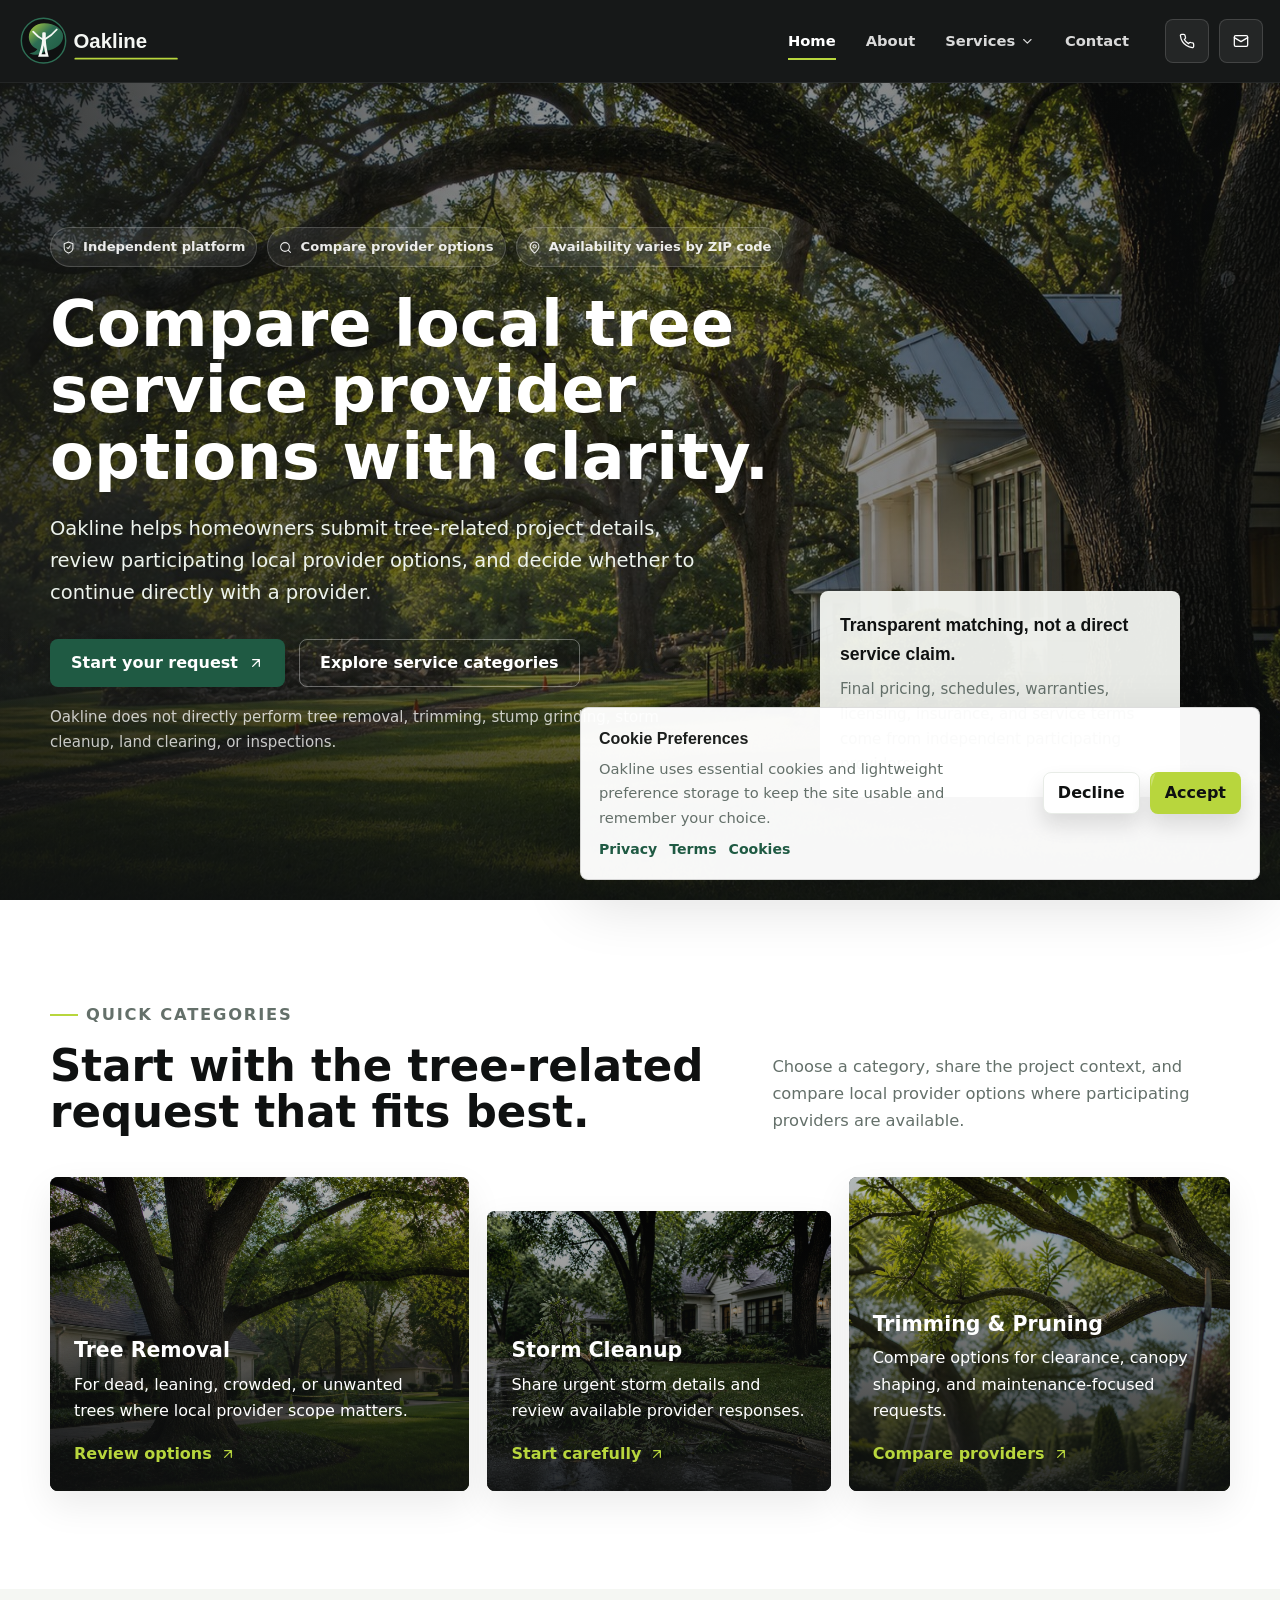
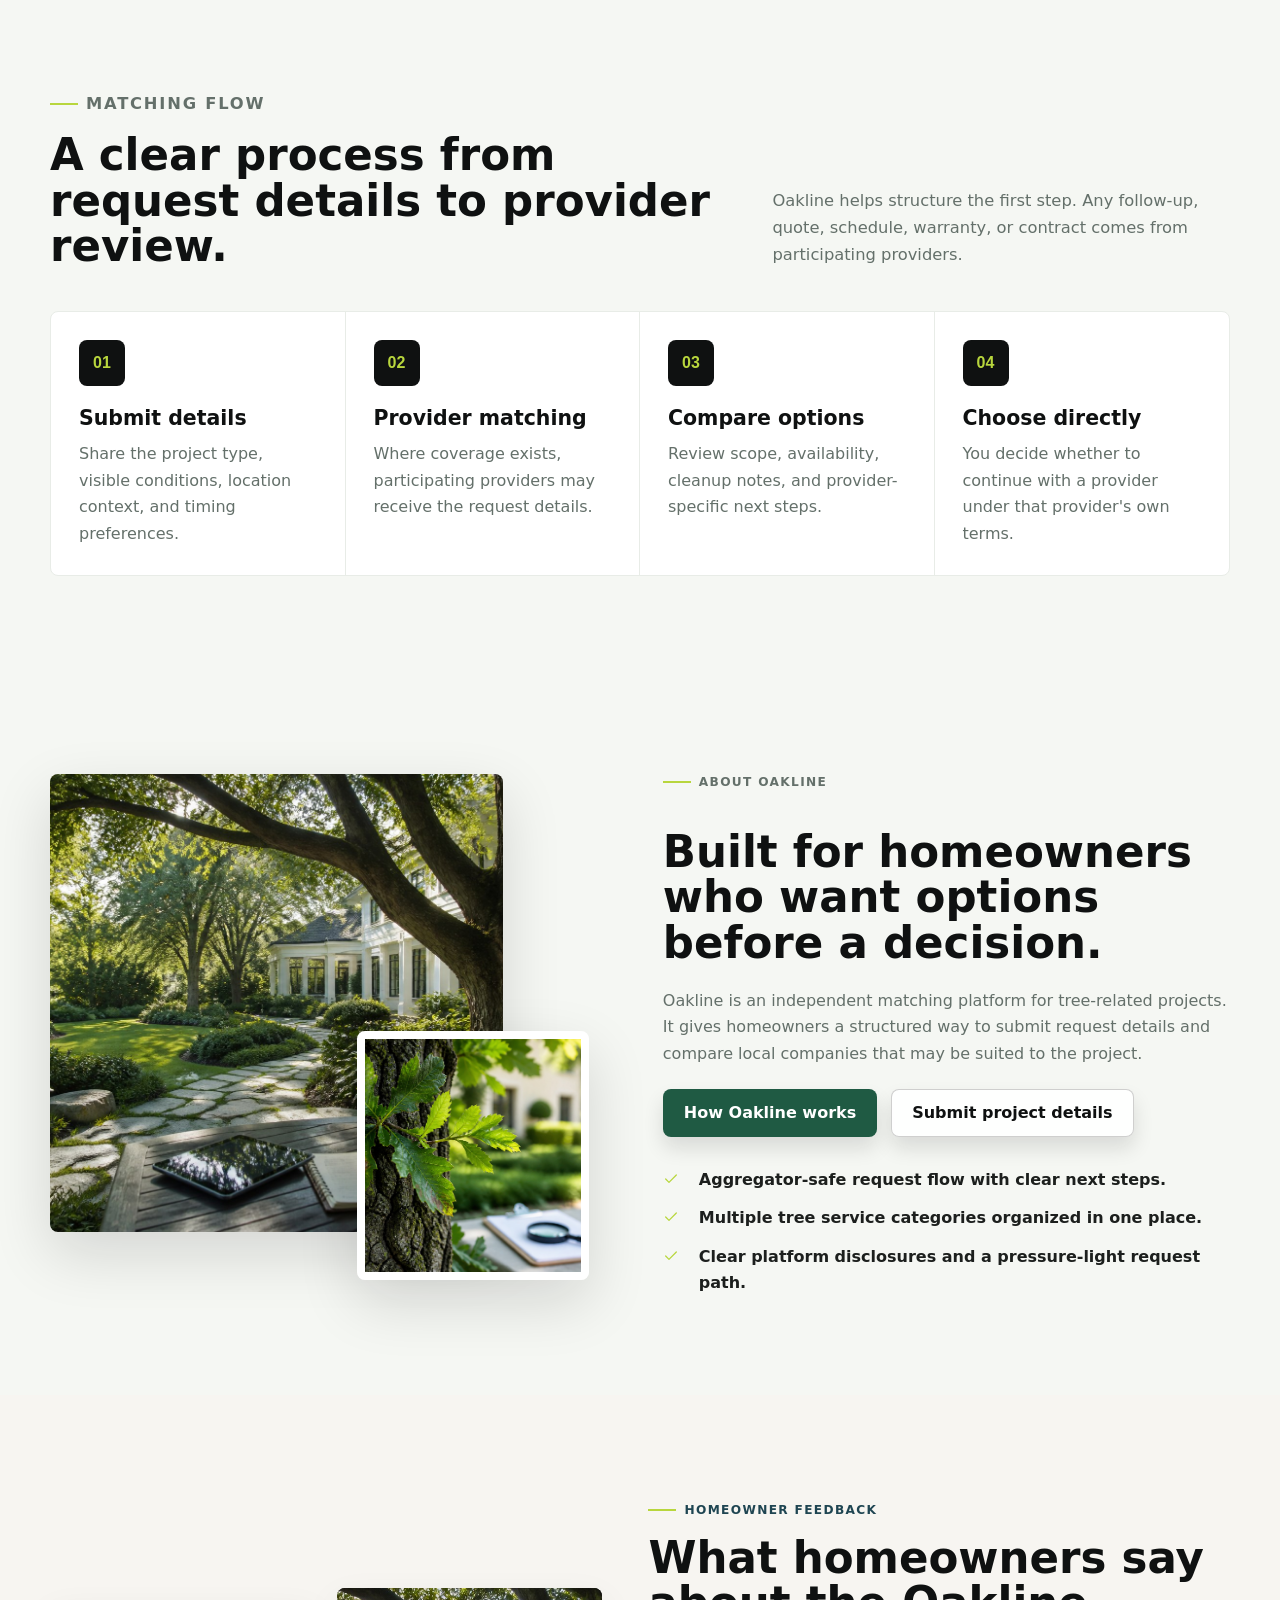
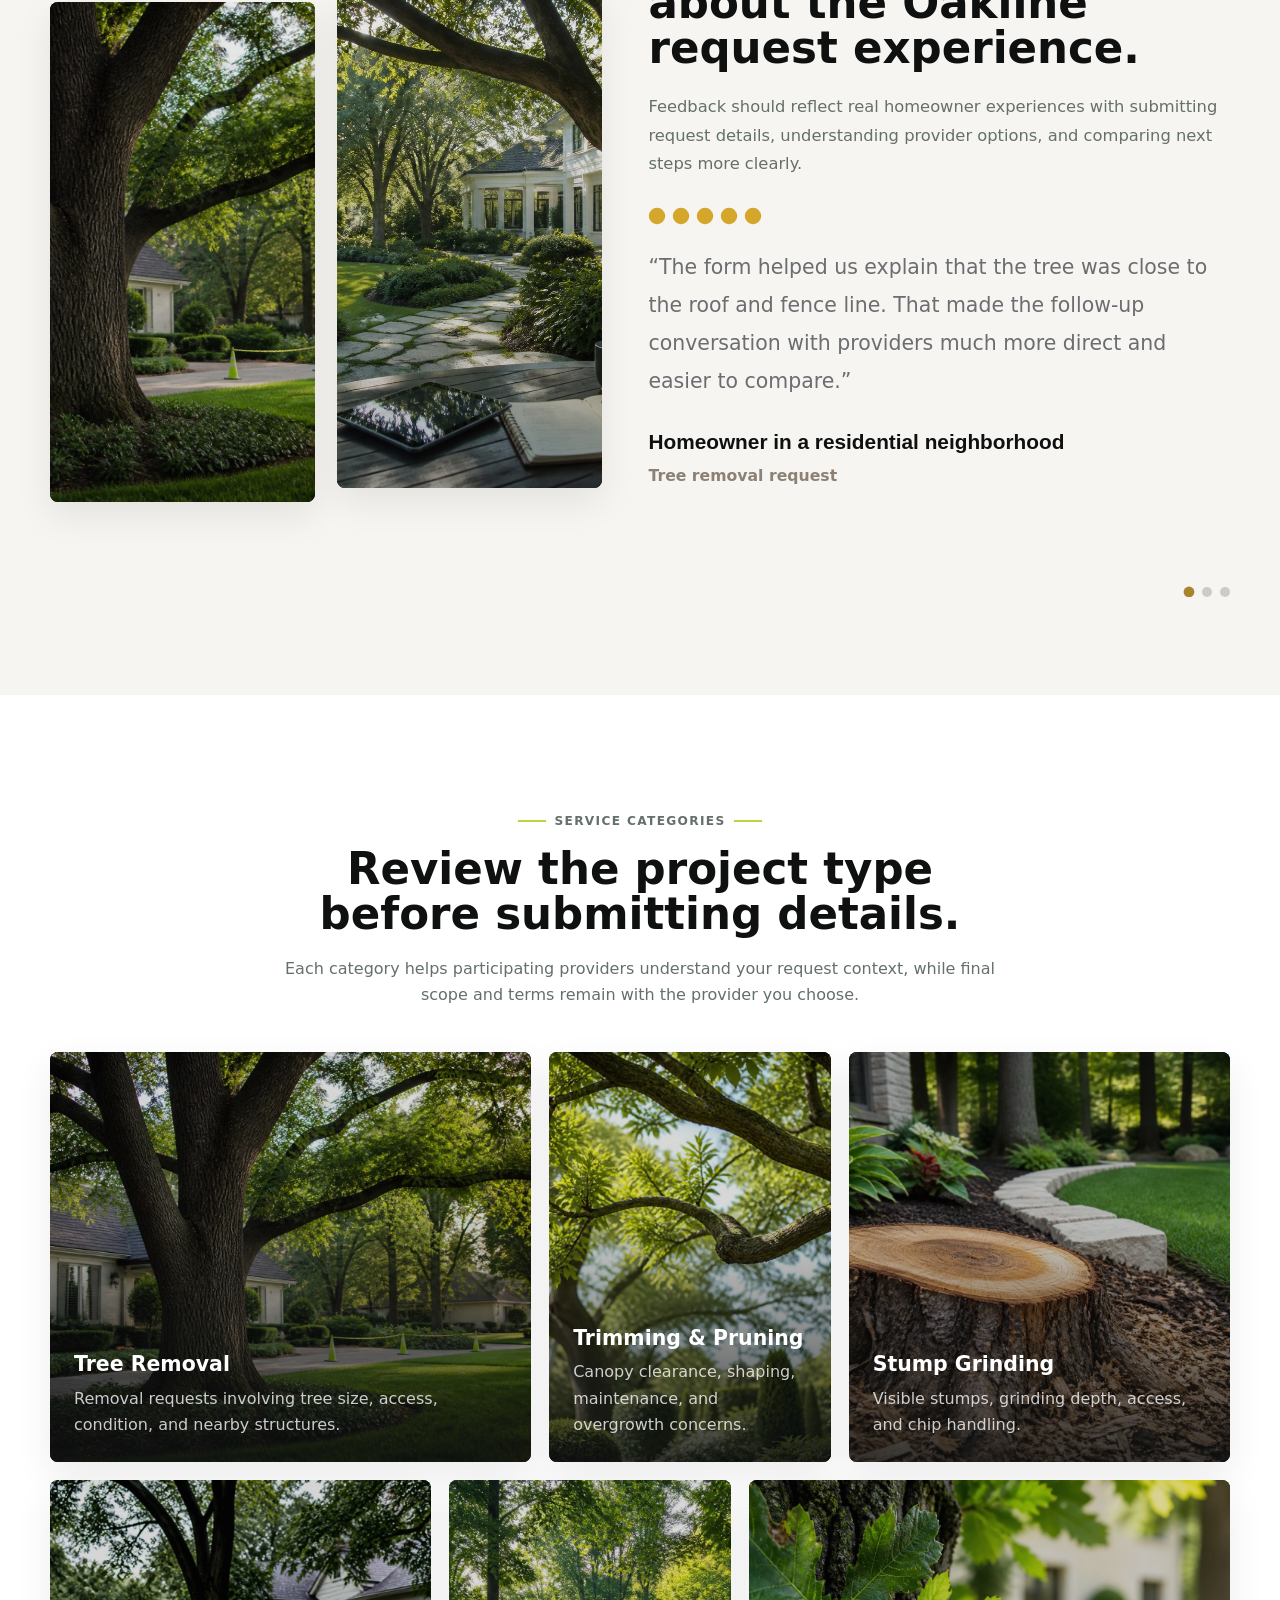
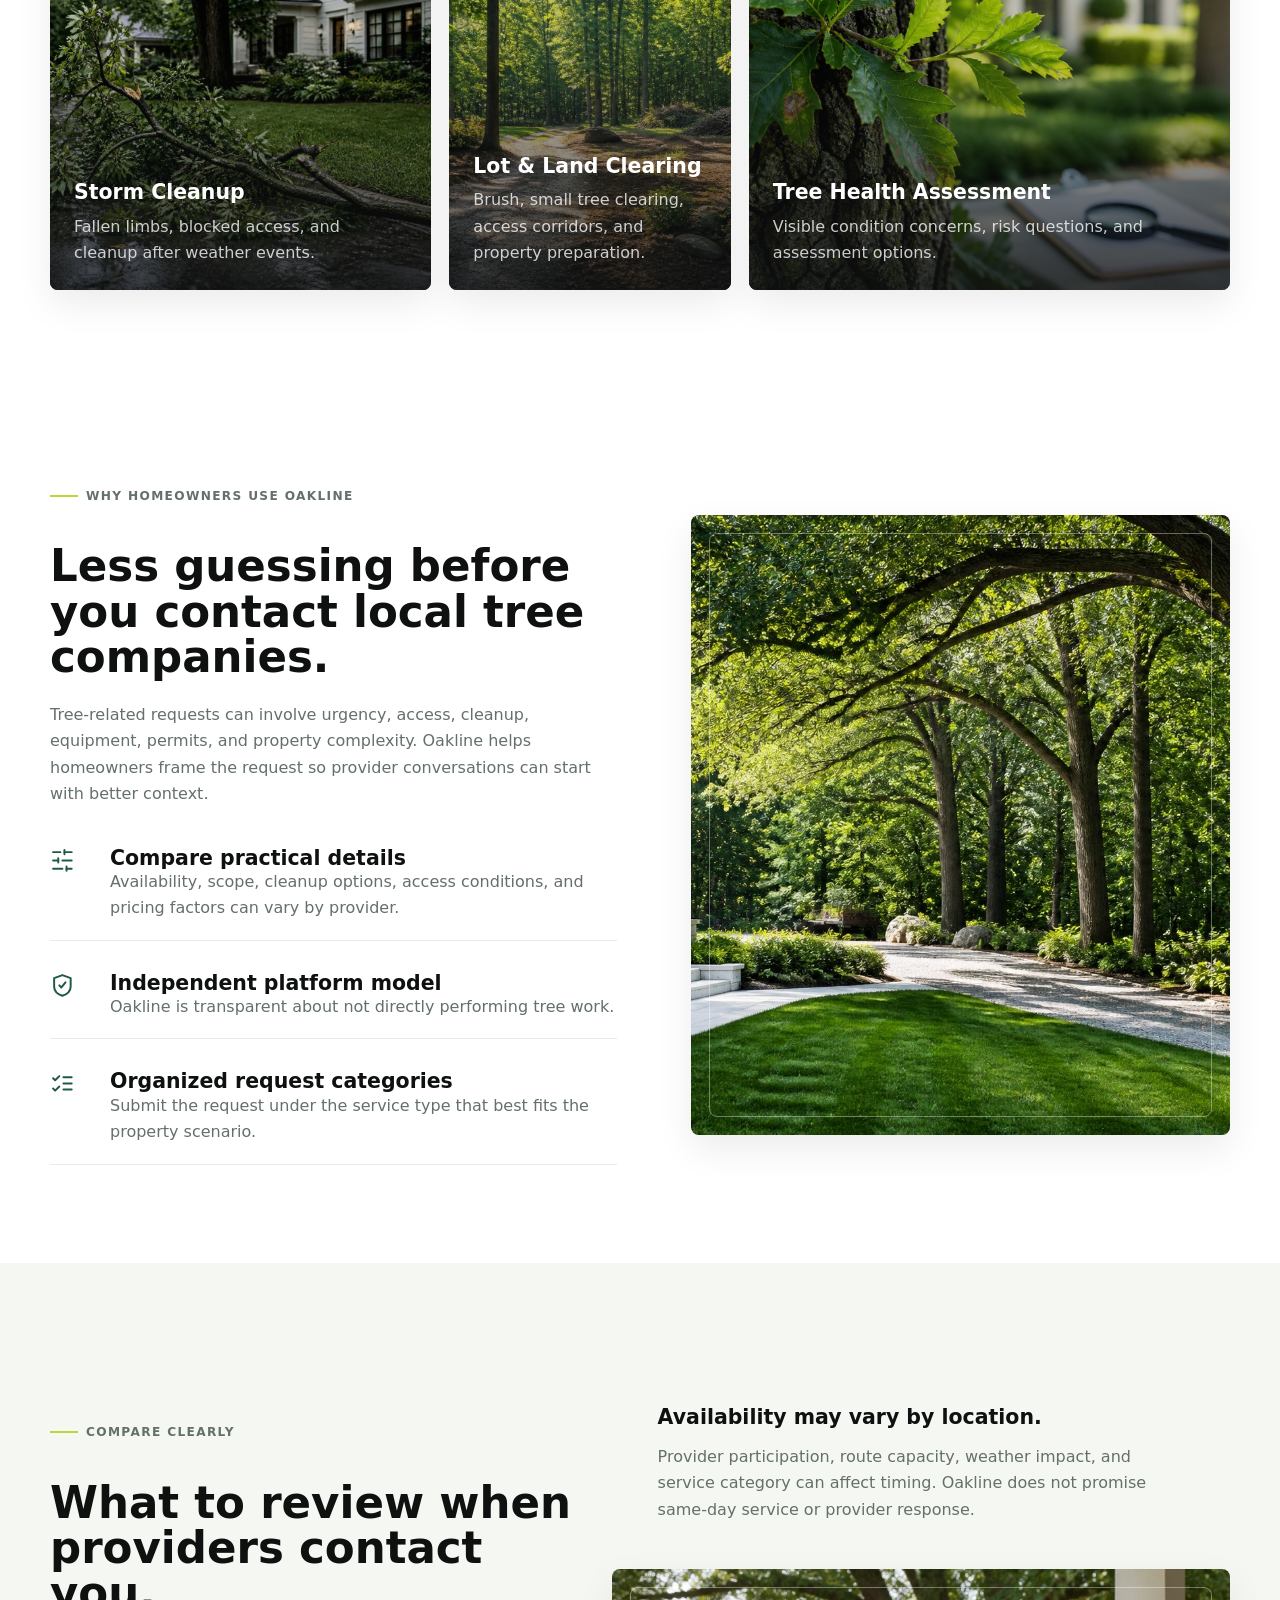
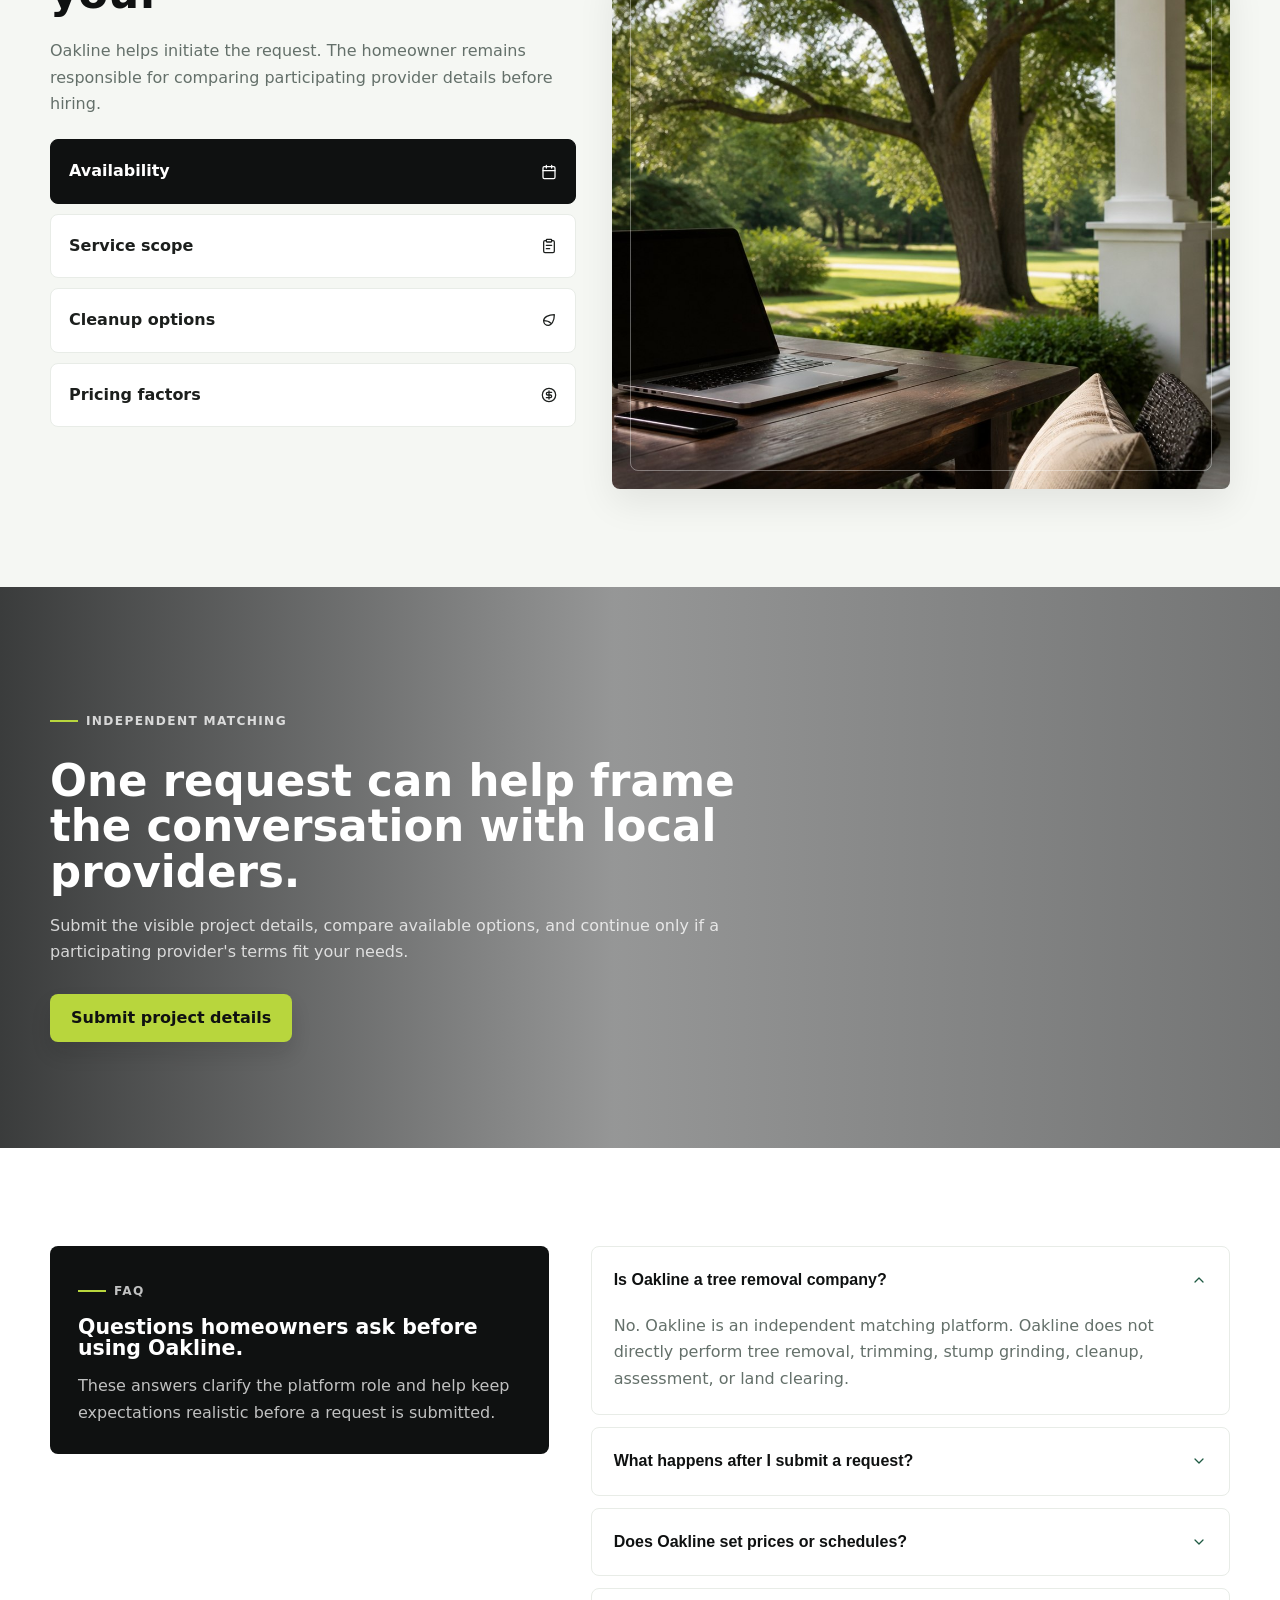
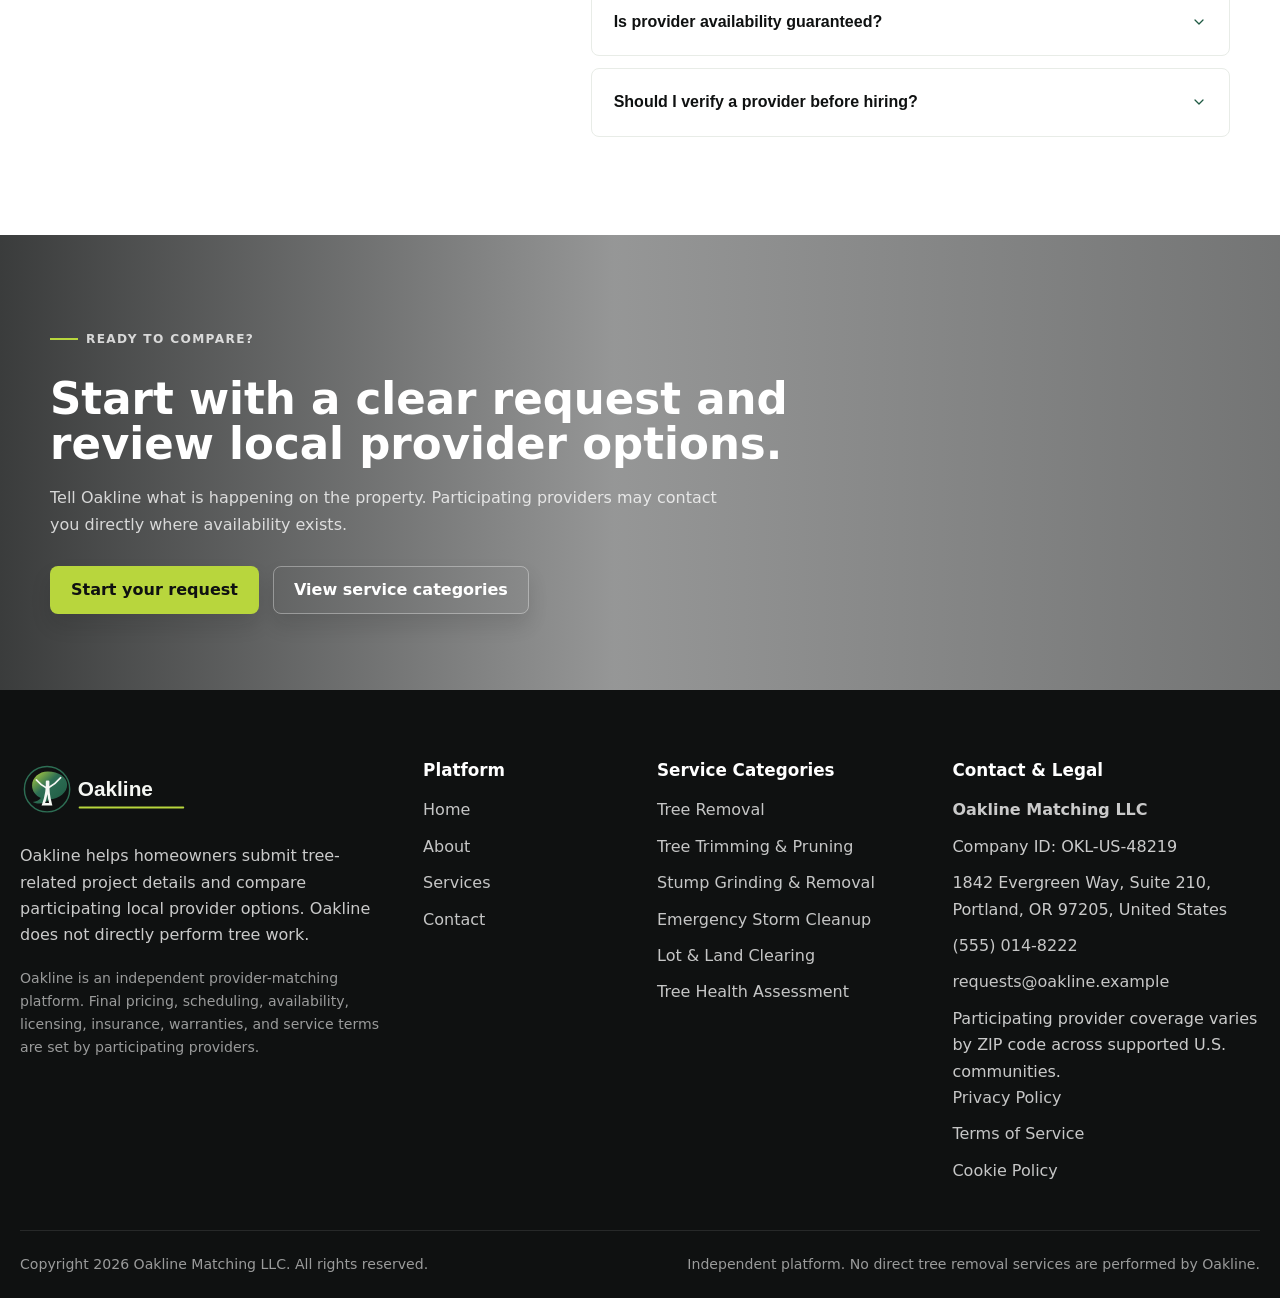
==== commit 22dc3970: "+" ====
--- a/index.html
+++ b/index.html
@@ -1,17 +1,22 @@
 <!doctype html>
 <html lang="en">
+
 <head>
   <meta charset="utf-8">
   <meta name="viewport" content="width=device-width, initial-scale=1">
-  <meta name="description" content="Oakline is an independent tree removal matching platform helping homeowners submit project details and compare participating local provider options.">
+  <meta name="description"
+    content="Oakline is an independent tree removal matching platform helping homeowners submit project details and compare participating local provider options.">
   <title>Oakline | Independent Tree Removal Matching Platform</title>
   <link rel="icon" href="assets/images/logo.svg" type="image/svg+xml">
   <link rel="stylesheet" href="assets/css/global.css">
   <link rel="stylesheet" href="assets/css/home.css">
+  <link rel="stylesheet" href="https://cdn.jsdelivr.net/npm/swiper@11/swiper-bundle.min.css">
   <script defer src="assets/js/config.js"></script>
   <script defer src="assets/js/global.js"></script>
+  <script defer src="https://cdn.jsdelivr.net/npm/swiper@11/swiper-bundle.min.js"></script>
   <script defer src="assets/js/home.js"></script>
 </head>
+
 <body data-page="home">
   <a class="skip-link" href="#main">Skip to content</a>
   <div data-site-header></div>
@@ -26,16 +31,20 @@
             <span class="chip"><span data-lucide="map-pin"></span> Availability varies by ZIP code</span>
           </div>
           <h1>Compare local tree service provider options with clarity.</h1>
-          <p class="lead">Oakline helps homeowners submit tree-related project details, review participating local provider options, and decide whether to continue directly with a provider.</p>
+          <p class="lead">Oakline helps homeowners submit tree-related project details, review participating local
+            provider options, and decide whether to continue directly with a provider.</p>
           <div class="btn-row">
-            <a class="btn btn-primary" href="contact.html">Start your request <span data-lucide="arrow-up-right"></span></a>
+            <a class="btn btn-primary" href="contact.html">Start your request <span
+                data-lucide="arrow-up-right"></span></a>
             <a class="btn btn-ghost-dark" href="all-services.html">Explore service categories</a>
           </div>
-          <p class="clarifier">Oakline does not directly perform tree removal, trimming, stump grinding, storm cleanup, land clearing, or inspections.</p>
+          <p class="clarifier">Oakline does not directly perform tree removal, trimming, stump grinding, storm cleanup,
+            land clearing, or inspections.</p>
         </div>
         <aside class="hero-panel" data-aos="fade-left" aria-label="Platform clarification">
           <strong>Transparent matching, not a direct service claim.</strong>
-          <p>Final pricing, schedules, warranties, licensing, insurance, and service terms come from independent participating providers.</p>
+          <p>Final pricing, schedules, warranties, licensing, insurance, and service terms come from independent
+            participating providers.</p>
         </aside>
       </div>
     </section>
@@ -47,7 +56,8 @@
             <p class="eyebrow">Quick categories</p>
             <h2 id="quick-categories">Start with the tree-related request that fits best.</h2>
           </div>
-          <p>Choose a category, share the project context, and compare local provider options where participating providers are available.</p>
+          <p>Choose a category, share the project context, and compare local provider options where participating
+            providers are available.</p>
         </div>
         <div class="category-row">
           <a class="category-card" href="tree-removal.html" data-aos="fade-up">
@@ -78,65 +88,6 @@
       </div>
     </section>
 
-    <section class="section section-soft" aria-labelledby="platform-intro">
-      <div class="container split">
-        <div class="photo-stack" data-aos="fade-right">
-          <div class="photo-main"><img src="assets/images/hero-about.jpg" alt="Premium residential landscape with mature trees" loading="lazy"></div>
-          <div class="photo-small"><img src="assets/images/service-6.jpg" alt="Close-up of tree leaves and bark" loading="lazy"></div>
-        </div>
-        <div class="content-stack" data-aos="fade-left">
-          <p class="eyebrow">About Oakline</p>
-          <h2 id="platform-intro">Built for homeowners who want options before a decision.</h2>
-          <p>Oakline is an independent matching platform for tree-related projects. It gives homeowners a structured way to submit request details and compare local companies that may be suited to the project.</p>
-          <div class="btn-row">
-            <a class="btn btn-primary" href="about.html">How Oakline works</a>
-            <a class="btn btn-ghost" href="contact.html">Submit project details</a>
-          </div>
-          <ul class="feature-list">
-            <li><span data-lucide="check"></span><span>Aggregator-safe request flow with clear next steps.</span></li>
-            <li><span data-lucide="check"></span><span>Multiple tree service categories organized in one place.</span></li>
-            <li><span data-lucide="check"></span><span>Clear platform disclosures and a pressure-light request path.</span></li>
-          </ul>
-        </div>
-      </div>
-    </section>
-
-    <section class="section" aria-labelledby="service-preview">
-      <div class="container">
-        <div class="center-heading">
-          <p class="eyebrow">Service categories</p>
-          <h2 id="service-preview">Review the project type before submitting details.</h2>
-          <p>Each category helps participating providers understand your request context, while final scope and terms remain with the provider you choose.</p>
-        </div>
-        <div class="service-preview-grid">
-          <a class="service-card" href="tree-removal.html" data-aos="zoom-in">
-            <img src="assets/images/service-1.jpg" alt="Tree removal project setting" loading="lazy">
-            <span class="service-card-content"><h3>Tree Removal</h3><p>Removal requests involving tree size, access, condition, and nearby structures.</p></span>
-          </a>
-          <a class="service-card" href="tree-trimming-pruning.html" data-aos="zoom-in">
-            <img src="assets/images/service-2.jpg" alt="Tree trimming canopy" loading="lazy">
-            <span class="service-card-content"><h3>Trimming & Pruning</h3><p>Canopy clearance, shaping, maintenance, and overgrowth concerns.</p></span>
-          </a>
-          <a class="service-card" href="stump-grinding-removal.html" data-aos="zoom-in">
-            <img src="assets/images/service-3.jpg" alt="Tree stump in a clean lawn" loading="lazy">
-            <span class="service-card-content"><h3>Stump Grinding</h3><p>Visible stumps, grinding depth, access, and chip handling.</p></span>
-          </a>
-          <a class="service-card" href="emergency-storm-cleanup.html" data-aos="zoom-in">
-            <img src="assets/images/service-4.jpg" alt="Storm damaged branch in a yard" loading="lazy">
-            <span class="service-card-content"><h3>Storm Cleanup</h3><p>Fallen limbs, blocked access, and cleanup after weather events.</p></span>
-          </a>
-          <a class="service-card" href="lot-land-clearing.html" data-aos="zoom-in">
-            <img src="assets/images/service-5.jpg" alt="Wooded lot clearing path" loading="lazy">
-            <span class="service-card-content"><h3>Lot & Land Clearing</h3><p>Brush, small tree clearing, access corridors, and property preparation.</p></span>
-          </a>
-          <a class="service-card" href="tree-health-assessment.html" data-aos="zoom-in">
-            <img src="assets/images/service-6.jpg" alt="Tree leaf and bark condition close-up" loading="lazy">
-            <span class="service-card-content"><h3>Tree Health Assessment</h3><p>Visible condition concerns, risk questions, and assessment options.</p></span>
-          </a>
-        </div>
-      </div>
-    </section>
-
     <section class="section section-soft" aria-labelledby="matching-works">
       <div class="container">
         <div class="section-heading">
@@ -144,13 +95,209 @@
             <p class="eyebrow">Matching flow</p>
             <h2 id="matching-works">A clear process from request details to provider review.</h2>
           </div>
-          <p>Oakline helps structure the first step. Any follow-up, quote, schedule, warranty, or contract comes from participating providers.</p>
+          <p>Oakline helps structure the first step. Any follow-up, quote, schedule, warranty, or contract comes from
+            participating providers.</p>
         </div>
         <div class="process-line" data-aos="fade-up">
-          <article class="process-step"><span>01</span><h3>Submit details</h3><p>Share the project type, visible conditions, location context, and timing preferences.</p></article>
-          <article class="process-step"><span>02</span><h3>Provider matching</h3><p>Where coverage exists, participating providers may receive the request details.</p></article>
-          <article class="process-step"><span>03</span><h3>Compare options</h3><p>Review scope, availability, cleanup notes, and provider-specific next steps.</p></article>
-          <article class="process-step"><span>04</span><h3>Choose directly</h3><p>You decide whether to continue with a provider under that provider's own terms.</p></article>
+          <article class="process-step"><span>01</span>
+            <h3>Submit details</h3>
+            <p>Share the project type, visible conditions, location context, and timing preferences.</p>
+          </article>
+          <article class="process-step"><span>02</span>
+            <h3>Provider matching</h3>
+            <p>Where coverage exists, participating providers may receive the request details.</p>
+          </article>
+          <article class="process-step"><span>03</span>
+            <h3>Compare options</h3>
+            <p>Review scope, availability, cleanup notes, and provider-specific next steps.</p>
+          </article>
+          <article class="process-step"><span>04</span>
+            <h3>Choose directly</h3>
+            <p>You decide whether to continue with a provider under that provider's own terms.</p>
+          </article>
+        </div>
+      </div>
+    </section>
+
+    <section class="section section-soft" aria-labelledby="platform-intro">
+      <div class="container split">
+        <div class="photo-stack" data-aos="fade-right">
+          <div class="photo-main"><img src="assets/images/hero-about.jpg"
+              alt="Premium residential landscape with mature trees" loading="lazy"></div>
+          <div class="photo-small"><img src="assets/images/service-6.jpg" alt="Close-up of tree leaves and bark"
+              loading="lazy"></div>
+        </div>
+        <div class="content-stack" data-aos="fade-left">
+          <p class="eyebrow">About Oakline</p>
+          <h2 id="platform-intro">Built for homeowners who want options before a decision.</h2>
+          <p>Oakline is an independent matching platform for tree-related projects. It gives homeowners a structured way
+            to submit request details and compare local companies that may be suited to the project.</p>
+          <div class="btn-row">
+            <a class="btn btn-primary" href="about.html">How Oakline works</a>
+            <a class="btn btn-ghost" href="contact.html">Submit project details</a>
+          </div>
+          <ul class="feature-list">
+            <li><span data-lucide="check"></span><span>Aggregator-safe request flow with clear next steps.</span></li>
+            <li><span data-lucide="check"></span><span>Multiple tree service categories organized in one place.</span>
+            </li>
+            <li><span data-lucide="check"></span><span>Clear platform disclosures and a pressure-light request
+                path.</span></li>
+          </ul>
+        </div>
+      </div>
+    </section>
+
+    <section class="section section-soft oakline-testimonials" aria-labelledby="oakline-testimonials-title">
+      <div class="container testimonials-layout">
+        <div class="testimonials-media" data-aos="fade-right">
+          <div class="testimonials-photo photo-large">
+            <img src="assets/images/service-1.jpg" alt="Tree service truck near a residential property" loading="lazy">
+          </div>
+          <div class="testimonials-photo photo-small">
+            <img src="assets/images/hero-about.jpg" alt="Residential yard with mature trees" loading="lazy">
+          </div>
+        </div>
+    
+        <div class="testimonials-content" data-aos="fade-left">
+          <p class="eyebrow">Homeowner feedback</p>
+          <h2 id="oakline-testimonials-title">What homeowners say about the Oakline request experience.</h2>
+          <p class="testimonials-intro">
+            Feedback should reflect real homeowner experiences with submitting request details, understanding provider
+            options,
+            and comparing next steps more clearly.
+          </p>
+    
+          <div class="swiper oakline-testimonials-swiper">
+            <div class="swiper-wrapper">
+              <div class="swiper-slide">
+                <article class="testimonial-card">
+                  <div class="testimonial-stars" aria-label="5 out of 5">
+                    <span data-lucide="star"></span>
+                    <span data-lucide="star"></span>
+                    <span data-lucide="star"></span>
+                    <span data-lucide="star"></span>
+                    <span data-lucide="star"></span>
+                  </div>
+    
+                  <blockquote>
+                    “The form helped us explain that the tree was close to the roof and fence line. That made the follow-up
+                    conversation
+                    with providers much more direct and easier to compare.”
+                  </blockquote>
+    
+                  <div class="testimonial-author">
+                    <strong>Homeowner in a residential neighborhood</strong>
+                    <span>Tree removal request</span>
+                  </div>
+                </article>
+              </div>
+    
+              <div class="swiper-slide">
+                <article class="testimonial-card">
+                  <div class="testimonial-stars" aria-label="5 out of 5">
+                    <span data-lucide="star"></span>
+                    <span data-lucide="star"></span>
+                    <span data-lucide="star"></span>
+                    <span data-lucide="star"></span>
+                    <span data-lucide="star"></span>
+                  </div>
+    
+                  <blockquote>
+                    “We used Oakline after storm debris fell across part of the driveway. The request flow made it easier to
+                    describe urgency,
+                    cleanup concerns, and access details before providers reached out.”
+                  </blockquote>
+    
+                  <div class="testimonial-author">
+                    <strong>Property owner after a storm event</strong>
+                    <span>Storm cleanup request</span>
+                  </div>
+                </article>
+              </div>
+    
+              <div class="swiper-slide">
+                <article class="testimonial-card">
+                  <div class="testimonial-stars" aria-label="5 out of 5">
+                    <span data-lucide="star"></span>
+                    <span data-lucide="star"></span>
+                    <span data-lucide="star"></span>
+                    <span data-lucide="star"></span>
+                    <span data-lucide="star"></span>
+                  </div>
+    
+                  <blockquote>
+                    “What I liked most was the clarity. The platform made it obvious that Oakline is a matching service, not
+                    the company doing
+                    the work, which helped set expectations from the start.”
+                  </blockquote>
+    
+                  <div class="testimonial-author">
+                    <strong>Homeowner comparing local options</strong>
+                    <span>Platform experience</span>
+                  </div>
+                </article>
+              </div>
+            </div>
+    
+            <div class="testimonials-controls">
+              <div class="swiper-pagination oakline-testimonials-pagination"></div>
+            </div>
+          </div>
+        </div>
+      </div>
+    </section>
+
+    <section class="section" aria-labelledby="service-preview">
+      <div class="container">
+        <div class="center-heading">
+          <p class="eyebrow">Service categories</p>
+          <h2 id="service-preview">Review the project type before submitting details.</h2>
+          <p>Each category helps participating providers understand your request context, while final scope and terms
+            remain with the provider you choose.</p>
+        </div>
+        <div class="service-preview-grid">
+          <a class="service-card" href="tree-removal.html" data-aos="zoom-in">
+            <img src="assets/images/service-1.jpg" alt="Tree removal project setting" loading="lazy">
+            <span class="service-card-content">
+              <h3>Tree Removal</h3>
+              <p>Removal requests involving tree size, access, condition, and nearby structures.</p>
+            </span>
+          </a>
+          <a class="service-card" href="tree-trimming-pruning.html" data-aos="zoom-in">
+            <img src="assets/images/service-2.jpg" alt="Tree trimming canopy" loading="lazy">
+            <span class="service-card-content">
+              <h3>Trimming & Pruning</h3>
+              <p>Canopy clearance, shaping, maintenance, and overgrowth concerns.</p>
+            </span>
+          </a>
+          <a class="service-card" href="stump-grinding-removal.html" data-aos="zoom-in">
+            <img src="assets/images/service-3.jpg" alt="Tree stump in a clean lawn" loading="lazy">
+            <span class="service-card-content">
+              <h3>Stump Grinding</h3>
+              <p>Visible stumps, grinding depth, access, and chip handling.</p>
+            </span>
+          </a>
+          <a class="service-card" href="emergency-storm-cleanup.html" data-aos="zoom-in">
+            <img src="assets/images/service-4.jpg" alt="Storm damaged branch in a yard" loading="lazy">
+            <span class="service-card-content">
+              <h3>Storm Cleanup</h3>
+              <p>Fallen limbs, blocked access, and cleanup after weather events.</p>
+            </span>
+          </a>
+          <a class="service-card" href="lot-land-clearing.html" data-aos="zoom-in">
+            <img src="assets/images/service-5.jpg" alt="Wooded lot clearing path" loading="lazy">
+            <span class="service-card-content">
+              <h3>Lot & Land Clearing</h3>
+              <p>Brush, small tree clearing, access corridors, and property preparation.</p>
+            </span>
+          </a>
+          <a class="service-card" href="tree-health-assessment.html" data-aos="zoom-in">
+            <img src="assets/images/service-6.jpg" alt="Tree leaf and bark condition close-up" loading="lazy">
+            <span class="service-card-content">
+              <h3>Tree Health Assessment</h3>
+              <p>Visible condition concerns, risk questions, and assessment options.</p>
+            </span>
+          </a>
         </div>
       </div>
     </section>
@@ -160,70 +307,88 @@
         <div class="content-stack" data-aos="fade-right">
           <p class="eyebrow">Why homeowners use Oakline</p>
           <h2 id="why-oakline">Less guessing before you contact local tree companies.</h2>
-          <p>Tree-related requests can involve urgency, access, cleanup, equipment, permits, and property complexity. Oakline helps homeowners frame the request so provider conversations can start with better context.</p>
+          <p>Tree-related requests can involve urgency, access, cleanup, equipment, permits, and property complexity.
+            Oakline helps homeowners frame the request so provider conversations can start with better context.</p>
           <div class="trust-panel">
-            <div class="trust-row"><span data-lucide="sliders-horizontal"></span><div><h3>Compare practical details</h3><p>Availability, scope, cleanup options, access conditions, and pricing factors can vary by provider.</p></div></div>
-            <div class="trust-row"><span data-lucide="shield-check"></span><div><h3>Independent platform model</h3><p>Oakline is transparent about not directly performing tree work.</p></div></div>
-            <div class="trust-row"><span data-lucide="list-check"></span><div><h3>Organized request categories</h3><p>Submit the request under the service type that best fits the property scenario.</p></div></div>
+            <div class="trust-row"><span data-lucide="sliders-horizontal"></span>
+              <div>
+                <h3>Compare practical details</h3>
+                <p>Availability, scope, cleanup options, access conditions, and pricing factors can vary by provider.
+                </p>
+              </div>
+            </div>
+            <div class="trust-row"><span data-lucide="shield-check"></span>
+              <div>
+                <h3>Independent platform model</h3>
+                <p>Oakline is transparent about not directly performing tree work.</p>
+              </div>
+            </div>
+            <div class="trust-row"><span data-lucide="list-check"></span>
+              <div>
+                <h3>Organized request categories</h3>
+                <p>Submit the request under the service type that best fits the property scenario.</p>
+              </div>
+            </div>
           </div>
         </div>
         <div class="image-frame" data-aos="fade-left">
-          <img src="assets/images/hero-services.jpg" alt="Residential property with mature trees and clear access" loading="lazy">
-        </div>
-      </div>
-    </section>
-
-    <section class="section section-soft" aria-labelledby="spotlight">
-      <div class="container">
-        <div class="section-heading">
-          <div>
-            <p class="eyebrow">Service spotlight</p>
-            <h2 id="spotlight">Explore common tree project categories.</h2>
-          </div>
-          <p>Use the controls to review how different requests are framed before submitting details.</p>
-        </div>
-        <div class="slider" data-slider>
-          <div class="slider-stage">
-            <article class="split-slide" data-slide>
-              <img src="assets/images/service-1.jpg" alt="Tree removal setting" loading="lazy">
-              <div class="split-slide-content"><p class="eyebrow">Removal</p><h3>When tree size, condition, or location makes comparison important.</h3><p>Share the location, visible lean, nearby structures, and access notes so providers can decide whether the project fits their services.</p><a class="btn btn-accent" href="tree-removal.html">View removal category</a></div>
-            </article>
-            <article class="split-slide" data-slide>
-              <img src="assets/images/service-4.jpg" alt="Storm cleanup setting" loading="lazy">
-              <div class="split-slide-content"><p class="eyebrow">Storm cleanup</p><h3>For fallen branches, blocked access, and weather-related debris.</h3><p>Urgent situations still depend on local provider availability. Oakline helps route details without promising emergency response.</p><a class="btn btn-accent" href="emergency-storm-cleanup.html">View storm category</a></div>
-            </article>
-            <article class="split-slide" data-slide>
-              <img src="assets/images/service-6.jpg" alt="Tree health detail" loading="lazy">
-              <div class="split-slide-content"><p class="eyebrow">Tree condition</p><h3>When visible symptoms raise questions before trimming or removal.</h3><p>Describe what you see and compare provider options for assessment-related conversations.</p><a class="btn btn-accent" href="tree-health-assessment.html">View assessment category</a></div>
-            </article>
-          </div>
-          <div class="slider-controls" aria-label="Service spotlight controls">
-            <button class="slider-arrow" type="button" data-slider-prev aria-label="Previous spotlight"><span data-lucide="arrow-left"></span></button>
-            <button class="slider-arrow" type="button" data-slider-next aria-label="Next spotlight"><span data-lucide="arrow-right"></span></button>
-          </div>
-        </div>
-      </div>
-    </section>
+          <img src="assets/images/hero-services.jpg" alt="Residential property with mature trees and clear access"
+            loading="lazy">
+        </div>
+      </div>
+    </section>
+
+
 
     <section class="section section-soft" aria-labelledby="review-options">
       <div class="container review-panel" data-tab-group>
         <div class="content-stack" data-aos="fade-right">
           <p class="eyebrow">Compare clearly</p>
           <h2 id="review-options">What to review when providers contact you.</h2>
-          <p>Oakline helps initiate the request. The homeowner remains responsible for comparing participating provider details before hiring.</p>
+          <p>Oakline helps initiate the request. The homeowner remains responsible for comparing participating provider
+            details before hiring.</p>
           <div class="tab-list" role="tablist" aria-label="Provider comparison topics">
-            <button class="tab-button" type="button" data-tab-target="availability">Availability <span data-lucide="calendar"></span></button>
-            <button class="tab-button" type="button" data-tab-target="scope">Service scope <span data-lucide="clipboard-list"></span></button>
-            <button class="tab-button" type="button" data-tab-target="cleanup">Cleanup options <span data-lucide="leaf"></span></button>
-            <button class="tab-button" type="button" data-tab-target="pricing">Pricing factors <span data-lucide="circle-dollar-sign"></span></button>
+            <button class="tab-button" type="button" data-tab-target="availability">Availability <span
+                data-lucide="calendar"></span></button>
+            <button class="tab-button" type="button" data-tab-target="scope">Service scope <span
+                data-lucide="clipboard-list"></span></button>
+            <button class="tab-button" type="button" data-tab-target="cleanup">Cleanup options <span
+                data-lucide="leaf"></span></button>
+            <button class="tab-button" type="button" data-tab-target="pricing">Pricing factors <span
+                data-lucide="circle-dollar-sign"></span></button>
           </div>
         </div>
         <div data-aos="fade-left">
-          <div class="tab-panel" data-tab-panel="availability"><div class="tab-panel-card"><h3>Availability may vary by location.</h3><p>Provider participation, route capacity, weather impact, and service category can affect timing. Oakline does not promise same-day service or provider response.</p></div></div>
-          <div class="tab-panel" data-tab-panel="scope"><div class="tab-panel-card"><h3>Scope should be provider-specific.</h3><p>Ask what is included, what is excluded, whether additional site review is needed, and how the provider handles complex access or structures nearby.</p></div></div>
-          <div class="tab-panel" data-tab-panel="cleanup"><div class="tab-panel-card"><h3>Cleanup can change the project.</h3><p>Wood removal, chip handling, stump grinding, limb disposal, and site restoration may be separate details depending on the provider.</p></div></div>
-          <div class="tab-panel" data-tab-panel="pricing"><div class="tab-panel-card"><h3>Pricing depends on real conditions.</h3><p>Tree size, equipment needs, terrain, urgency, permits, cleanup, and local access can influence provider pricing after request review.</p></div></div>
-          <div class="image-frame"><img src="assets/images/hero-contact.jpg" alt="Outdoor request planning with tree view" loading="lazy"></div>
+          <div class="tab-panel" data-tab-panel="availability">
+            <div class="tab-panel-card">
+              <h3>Availability may vary by location.</h3>
+              <p>Provider participation, route capacity, weather impact, and service category can affect timing. Oakline
+                does not promise same-day service or provider response.</p>
+            </div>
+          </div>
+          <div class="tab-panel" data-tab-panel="scope">
+            <div class="tab-panel-card">
+              <h3>Scope should be provider-specific.</h3>
+              <p>Ask what is included, what is excluded, whether additional site review is needed, and how the provider
+                handles complex access or structures nearby.</p>
+            </div>
+          </div>
+          <div class="tab-panel" data-tab-panel="cleanup">
+            <div class="tab-panel-card">
+              <h3>Cleanup can change the project.</h3>
+              <p>Wood removal, chip handling, stump grinding, limb disposal, and site restoration may be separate
+                details depending on the provider.</p>
+            </div>
+          </div>
+          <div class="tab-panel" data-tab-panel="pricing">
+            <div class="tab-panel-card">
+              <h3>Pricing depends on real conditions.</h3>
+              <p>Tree size, equipment needs, terrain, urgency, permits, cleanup, and local access can influence provider
+                pricing after request review.</p>
+            </div>
+          </div>
+          <div class="image-frame"><img src="assets/images/hero-contact.jpg"
+              alt="Outdoor request planning with tree view" loading="lazy"></div>
         </div>
       </div>
     </section>
@@ -232,7 +397,8 @@
       <div class="container" data-aos="fade-up">
         <p class="eyebrow">Independent matching</p>
         <h2 id="visual-break">One request can help frame the conversation with local providers.</h2>
-        <p>Submit the visible project details, compare available options, and continue only if a participating provider's terms fit your needs.</p>
+        <p>Submit the visible project details, compare available options, and continue only if a participating
+          provider's terms fit your needs.</p>
         <a class="btn btn-accent" href="contact.html">Submit project details</a>
       </div>
     </section>
@@ -241,17 +407,52 @@
       <div class="container faq-layout">
         <aside class="faq-aside">
           <div data-aos="fade-right">
-          <p class="eyebrow">FAQ</p>
-          <h3 id="home-faq-title">Questions homeowners ask before using Oakline.</h3>
-          <p>These answers clarify the platform role and help keep expectations realistic before a request is submitted.</p>
+            <p class="eyebrow">FAQ</p>
+            <h3 id="home-faq-title">Questions homeowners ask before using Oakline.</h3>
+            <p>These answers clarify the platform role and help keep expectations realistic before a request is
+              submitted.</p>
           </div>
         </aside>
         <div class="accordion faq-accordion" id="home-faq" data-accordion data-aos="fade-left">
-          <article class="accordion-item"><button class="accordion-trigger" type="button" aria-expanded="false" data-accordion-trigger>Is Oakline a tree removal company?<span data-lucide="chevron-down"></span></button><div class="accordion-panel"><p>No. Oakline is an independent matching platform. Oakline does not directly perform tree removal, trimming, stump grinding, cleanup, assessment, or land clearing.</p></div></article>
-          <article class="accordion-item"><button class="accordion-trigger" type="button" aria-expanded="false" data-accordion-trigger>What happens after I submit a request?<span data-lucide="chevron-down"></span></button><div class="accordion-panel"><p>Your details may be routed to participating local providers where coverage is available. Providers may contact you directly regarding scope, availability, pricing, and next steps.</p></div></article>
-          <article class="accordion-item"><button class="accordion-trigger" type="button" aria-expanded="false" data-accordion-trigger>Does Oakline set prices or schedules?<span data-lucide="chevron-down"></span></button><div class="accordion-panel"><p>No. Final pricing, scheduling, service scope, warranties, licensing, insurance, and terms come from participating providers.</p></div></article>
-          <article class="accordion-item"><button class="accordion-trigger" type="button" aria-expanded="false" data-accordion-trigger>Is provider availability guaranteed?<span data-lucide="chevron-down"></span></button><div class="accordion-panel"><p>No. Availability may vary by location, provider participation, weather, project complexity, and timing.</p></div></article>
-          <article class="accordion-item"><button class="accordion-trigger" type="button" aria-expanded="false" data-accordion-trigger>Should I verify a provider before hiring?<span data-lucide="chevron-down"></span></button><div class="accordion-panel"><p>Yes. Homeowners are responsible for verifying licensing, insurance, qualifications, permits, and service terms before hiring any provider.</p></div></article>
+          <article class="accordion-item"><button class="accordion-trigger" type="button" aria-expanded="false"
+              data-accordion-trigger>Is Oakline a tree removal company?<span data-lucide="chevron-down"></span></button>
+            <div class="accordion-panel">
+              <p>No. Oakline is an independent matching platform. Oakline does not directly perform tree removal,
+                trimming, stump grinding, cleanup, assessment, or land clearing.</p>
+            </div>
+          </article>
+          <article class="accordion-item"><button class="accordion-trigger" type="button" aria-expanded="false"
+              data-accordion-trigger>What happens after I submit a request?<span
+                data-lucide="chevron-down"></span></button>
+            <div class="accordion-panel">
+              <p>Your details may be routed to participating local providers where coverage is available. Providers may
+                contact you directly regarding scope, availability, pricing, and next steps.</p>
+            </div>
+          </article>
+          <article class="accordion-item"><button class="accordion-trigger" type="button" aria-expanded="false"
+              data-accordion-trigger>Does Oakline set prices or schedules?<span
+                data-lucide="chevron-down"></span></button>
+            <div class="accordion-panel">
+              <p>No. Final pricing, scheduling, service scope, warranties, licensing, insurance, and terms come from
+                participating providers.</p>
+            </div>
+          </article>
+          <article class="accordion-item"><button class="accordion-trigger" type="button" aria-expanded="false"
+              data-accordion-trigger>Is provider availability guaranteed?<span
+                data-lucide="chevron-down"></span></button>
+            <div class="accordion-panel">
+              <p>No. Availability may vary by location, provider participation, weather, project complexity, and timing.
+              </p>
+            </div>
+          </article>
+          <article class="accordion-item"><button class="accordion-trigger" type="button" aria-expanded="false"
+              data-accordion-trigger>Should I verify a provider before hiring?<span
+                data-lucide="chevron-down"></span></button>
+            <div class="accordion-panel">
+              <p>Yes. Homeowners are responsible for verifying licensing, insurance, qualifications, permits, and
+                service terms before hiring any provider.</p>
+            </div>
+          </article>
         </div>
       </div>
     </section>
@@ -260,7 +461,8 @@
       <div class="container" data-aos="fade-up">
         <p class="eyebrow">Ready to compare?</p>
         <h2>Start with a clear request and review local provider options.</h2>
-        <p>Tell Oakline what is happening on the property. Participating providers may contact you directly where availability exists.</p>
+        <p>Tell Oakline what is happening on the property. Participating providers may contact you directly where
+          availability exists.</p>
         <div class="btn-row">
           <a class="btn btn-accent" href="contact.html">Start your request</a>
           <a class="btn btn-ghost-dark" href="all-services.html">View service categories</a>
@@ -271,4 +473,5 @@
 
   <div data-site-footer></div>
 </body>
-</html>
+
+</html>
--- a/assets/css/home.css
+++ b/assets/css/home.css
@@ -203,3 +203,215 @@
     grid-row: auto;
   }
 }
+
+
+.oakline-testimonials {
+  background: #f7f5f1;
+}
+
+.testimonials-layout {
+  display: grid;
+  grid-template-columns: minmax(0, 0.95fr) minmax(0, 1fr);
+  gap: 46px;
+  align-items: center;
+}
+
+.testimonials-media {
+  display: grid;
+  grid-template-columns: 1fr 1fr;
+  gap: 22px;
+  align-items: stretch;
+}
+
+.testimonials-photo {
+  position: relative;
+  overflow: hidden;
+  border-radius: var(--radius);
+  box-shadow: var(--soft-shadow);
+  min-height: 500px;
+  background: var(--black);
+}
+
+.testimonials-photo img {
+  width: 100%;
+  height: 100%;
+  object-fit: cover;
+}
+
+.testimonials-photo::after {
+  content: "";
+  position: absolute;
+  inset: 0;
+  background: linear-gradient(180deg,
+      rgba(15, 17, 17, 0.08),
+      rgba(15, 17, 17, 0.22));
+}
+
+.photo-large {
+  margin-top: 14px;
+}
+
+.photo-small {
+  margin-bottom: 14px;
+}
+
+.testimonials-content {
+  min-width: 0;
+}
+
+.testimonials-content h2 {
+  max-width: 620px;
+  margin-bottom: 22px;
+}
+
+.testimonials-intro {
+  max-width: 690px;
+  margin-bottom: 28px;
+  color: var(--muted);
+  font-size: 1.02rem;
+  line-height: 1.75;
+}
+
+.oakline-testimonials-swiper {
+  width: 100%;
+}
+
+.testimonial-card {
+  display: grid;
+  gap: 24px;
+  min-height: 360px;
+  align-content: start;
+}
+
+.testimonial-stars {
+  display: flex;
+  gap: 6px;
+  color: #d4a72c;
+}
+
+.testimonial-stars .icon {
+  width: 18px;
+  height: 18px;
+  fill: currentColor;
+}
+
+.testimonial-card blockquote {
+  margin: 0;
+  color: #6b6d70;
+  font-size: clamp(1.1rem, 1.6vw, 1.34rem);
+  line-height: 1.85;
+  font-weight: 500;
+  max-width: 760px;
+}
+
+.testimonial-author {
+  display: grid;
+  gap: 4px;
+}
+
+.testimonial-author strong {
+  color: var(--black);
+  font-size: 1.3rem;
+  font-family: Sora, Manrope, Inter, sans-serif;
+  font-weight: 800;
+}
+
+.testimonial-author span {
+  color: #8c8174;
+  font-size: 0.98rem;
+  font-weight: 600;
+}
+
+.testimonials-controls {
+  display: flex;
+  justify-content: flex-end;
+  margin-top: 20px;
+}
+
+.oakline-testimonials-pagination {
+  position: static !important;
+  display: flex;
+  align-items: center;
+  justify-content: flex-end;
+  gap: 8px;
+}
+
+.oakline-testimonials-pagination .swiper-pagination-bullet {
+  width: 10px;
+  height: 10px;
+  margin: 0 !important;
+  opacity: 1;
+  background: rgba(15, 17, 17, 0.18);
+  transition: transform 0.25s ease, background 0.25s ease;
+}
+
+.oakline-testimonials-pagination .swiper-pagination-bullet-active {
+  background: #a8842d;
+  transform: scale(1.08);
+}
+
+@media (max-width: 1100px) {
+  .testimonials-layout {
+    grid-template-columns: 1fr;
+    gap: 34px;
+  }
+
+  .testimonials-media {
+    order: 1;
+  }
+
+  .testimonials-content {
+    order: 2;
+  }
+
+  .testimonial-card {
+    min-height: auto;
+  }
+}
+
+@media (max-width: 760px) {
+  .testimonials-media {
+    grid-template-columns: 1fr 1fr;
+    gap: 14px;
+  }
+
+  .testimonials-photo {
+    min-height: 300px;
+  }
+
+  .photo-large,
+  .photo-small {
+    margin: 0;
+  }
+
+  .testimonials-content h2 {
+    margin-bottom: 18px;
+  }
+
+  .testimonials-intro {
+    margin-bottom: 22px;
+  }
+
+  .testimonial-card blockquote {
+    font-size: 1rem;
+    line-height: 1.75;
+  }
+
+  .testimonials-controls {
+    justify-content: center;
+  }
+
+  .oakline-testimonials-pagination {
+    justify-content: center;
+  }
+}
+
+@media (max-width: 540px) {
+  .testimonials-media {
+    grid-template-columns: 1fr;
+  }
+
+  .testimonials-photo {
+    min-height: 260px;
+  }
+}
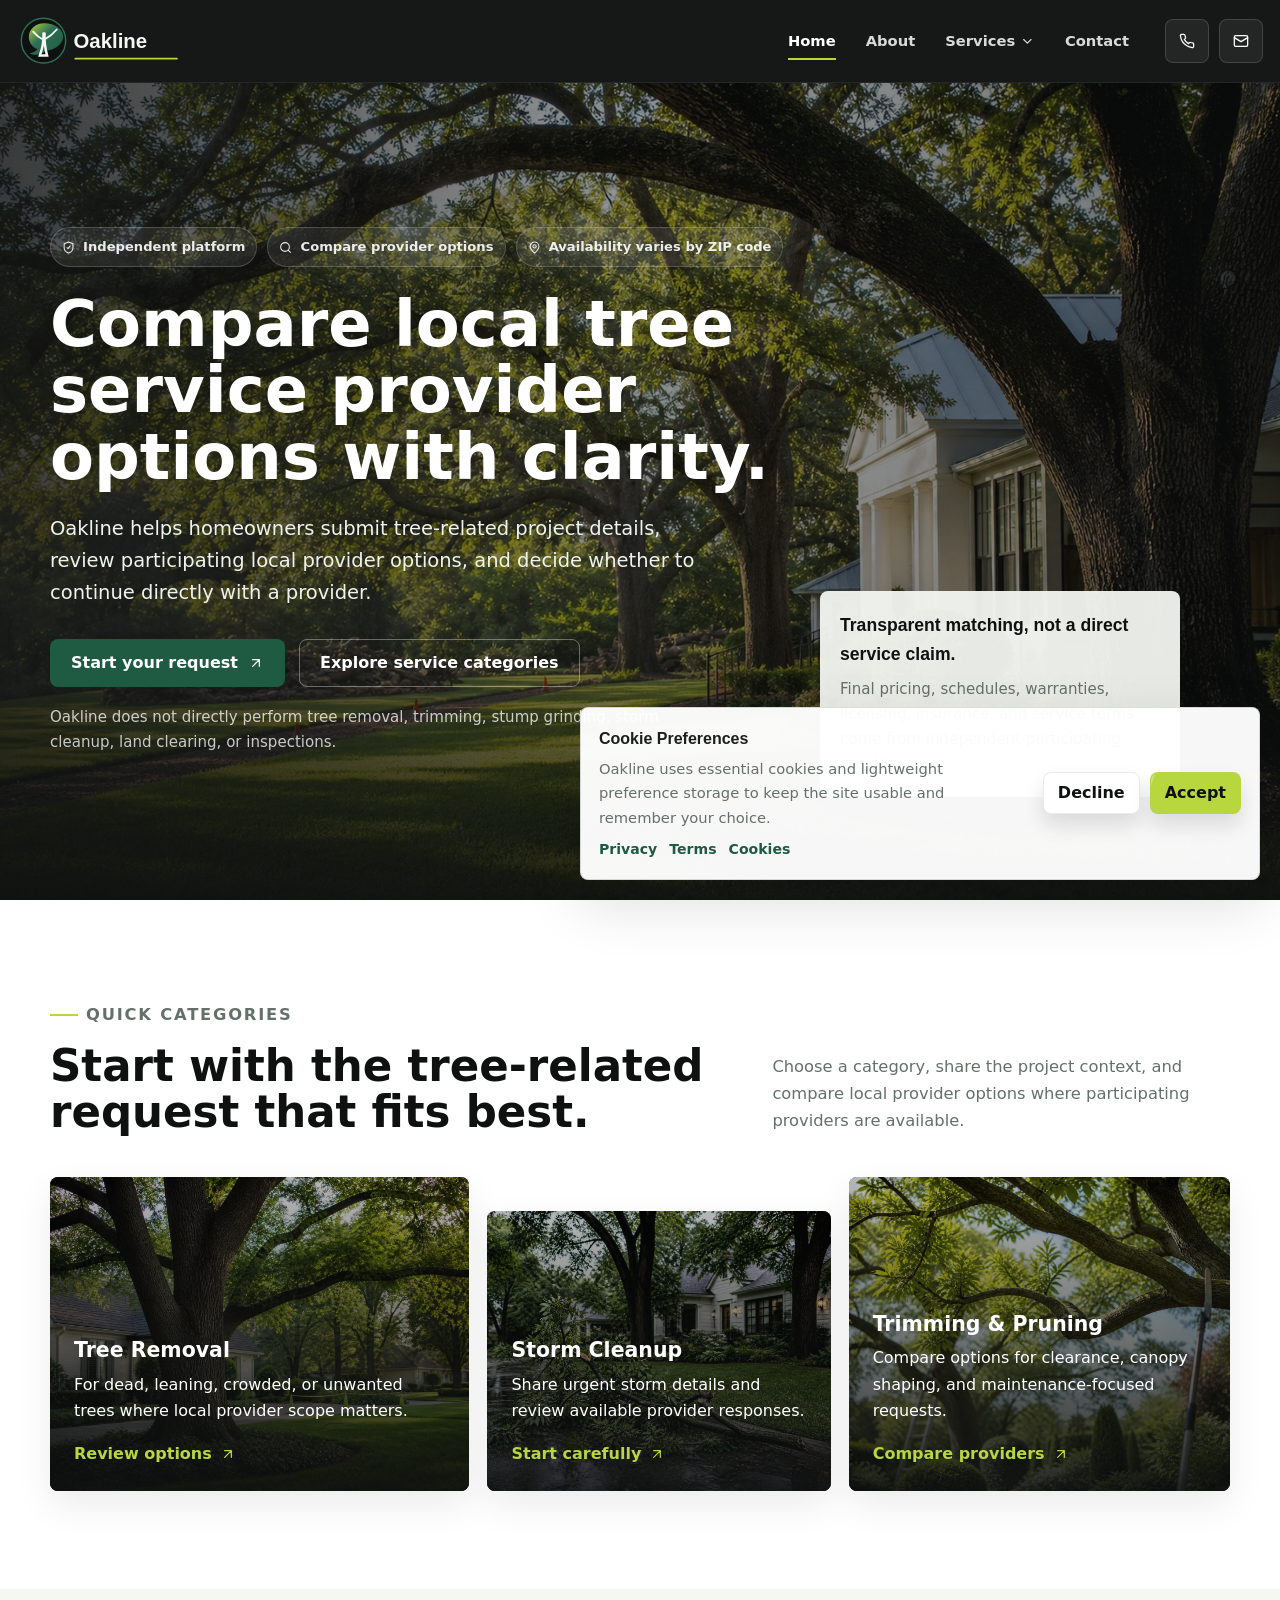
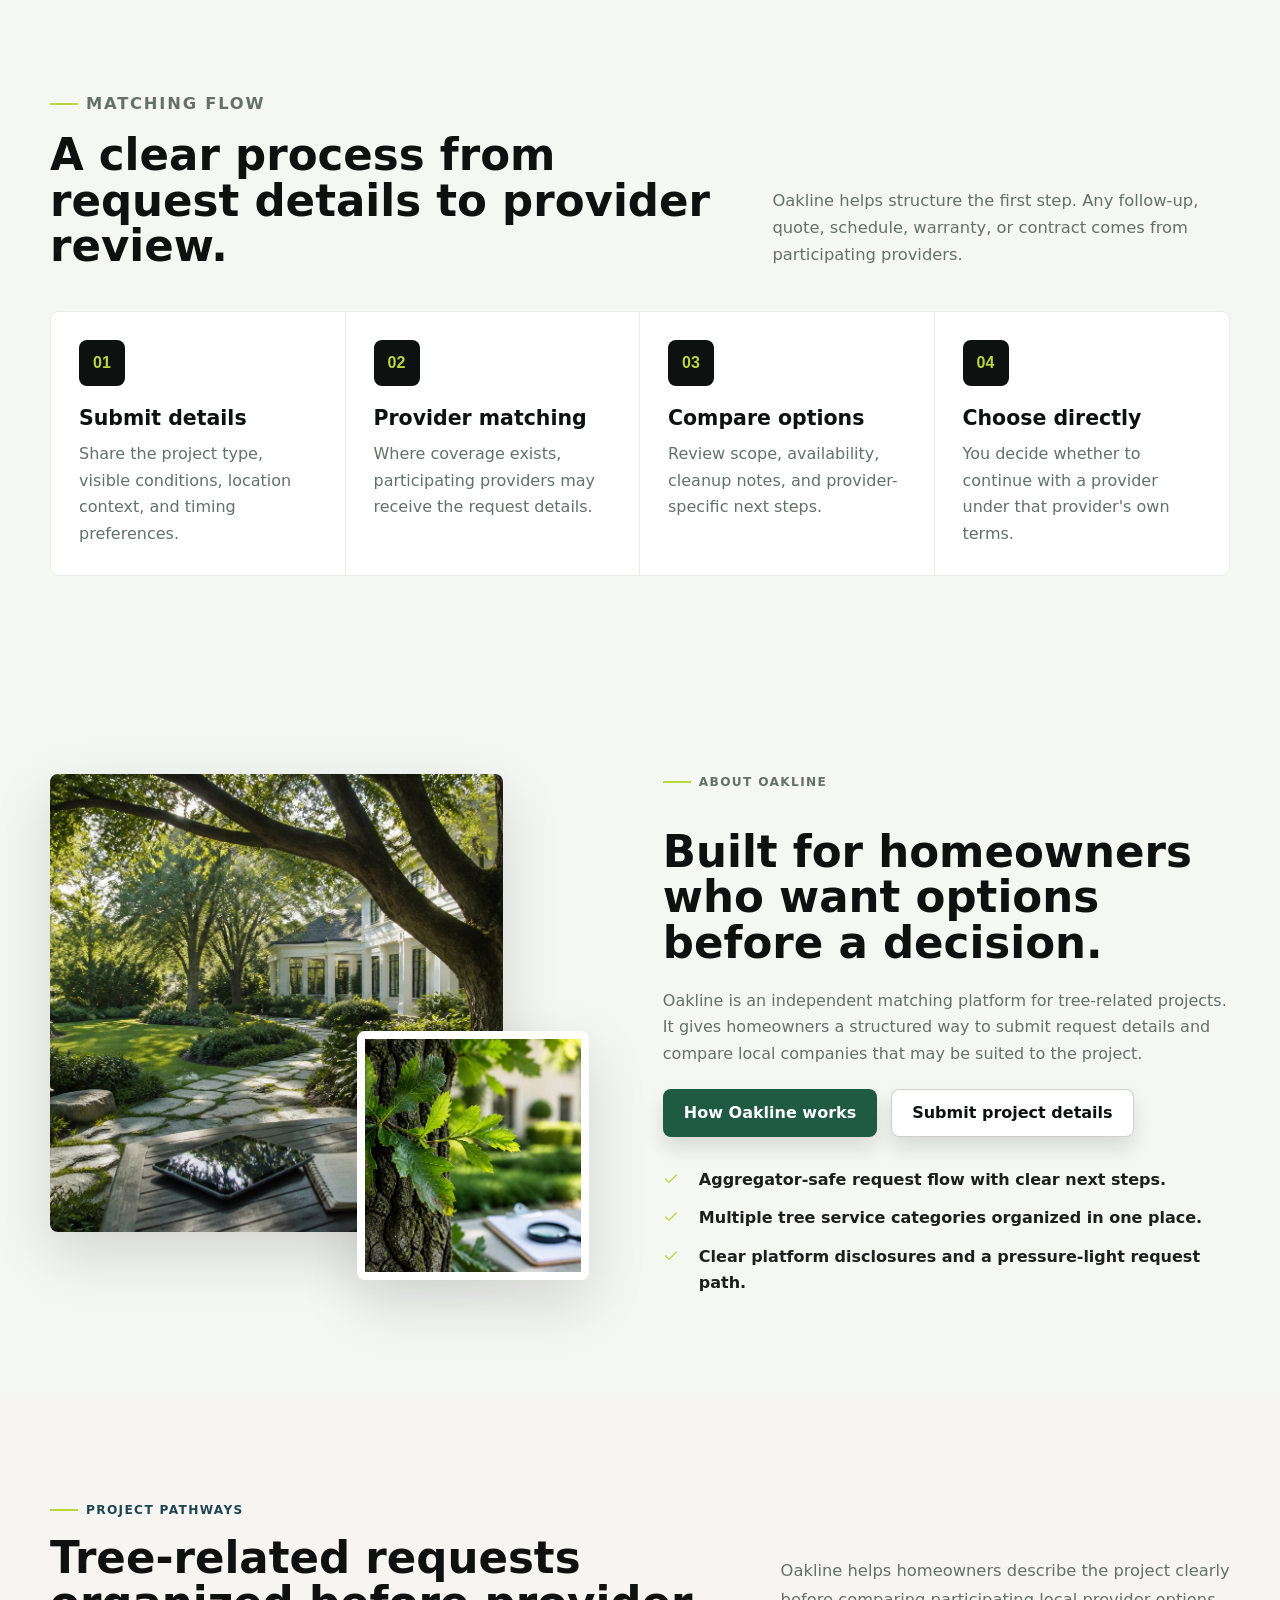
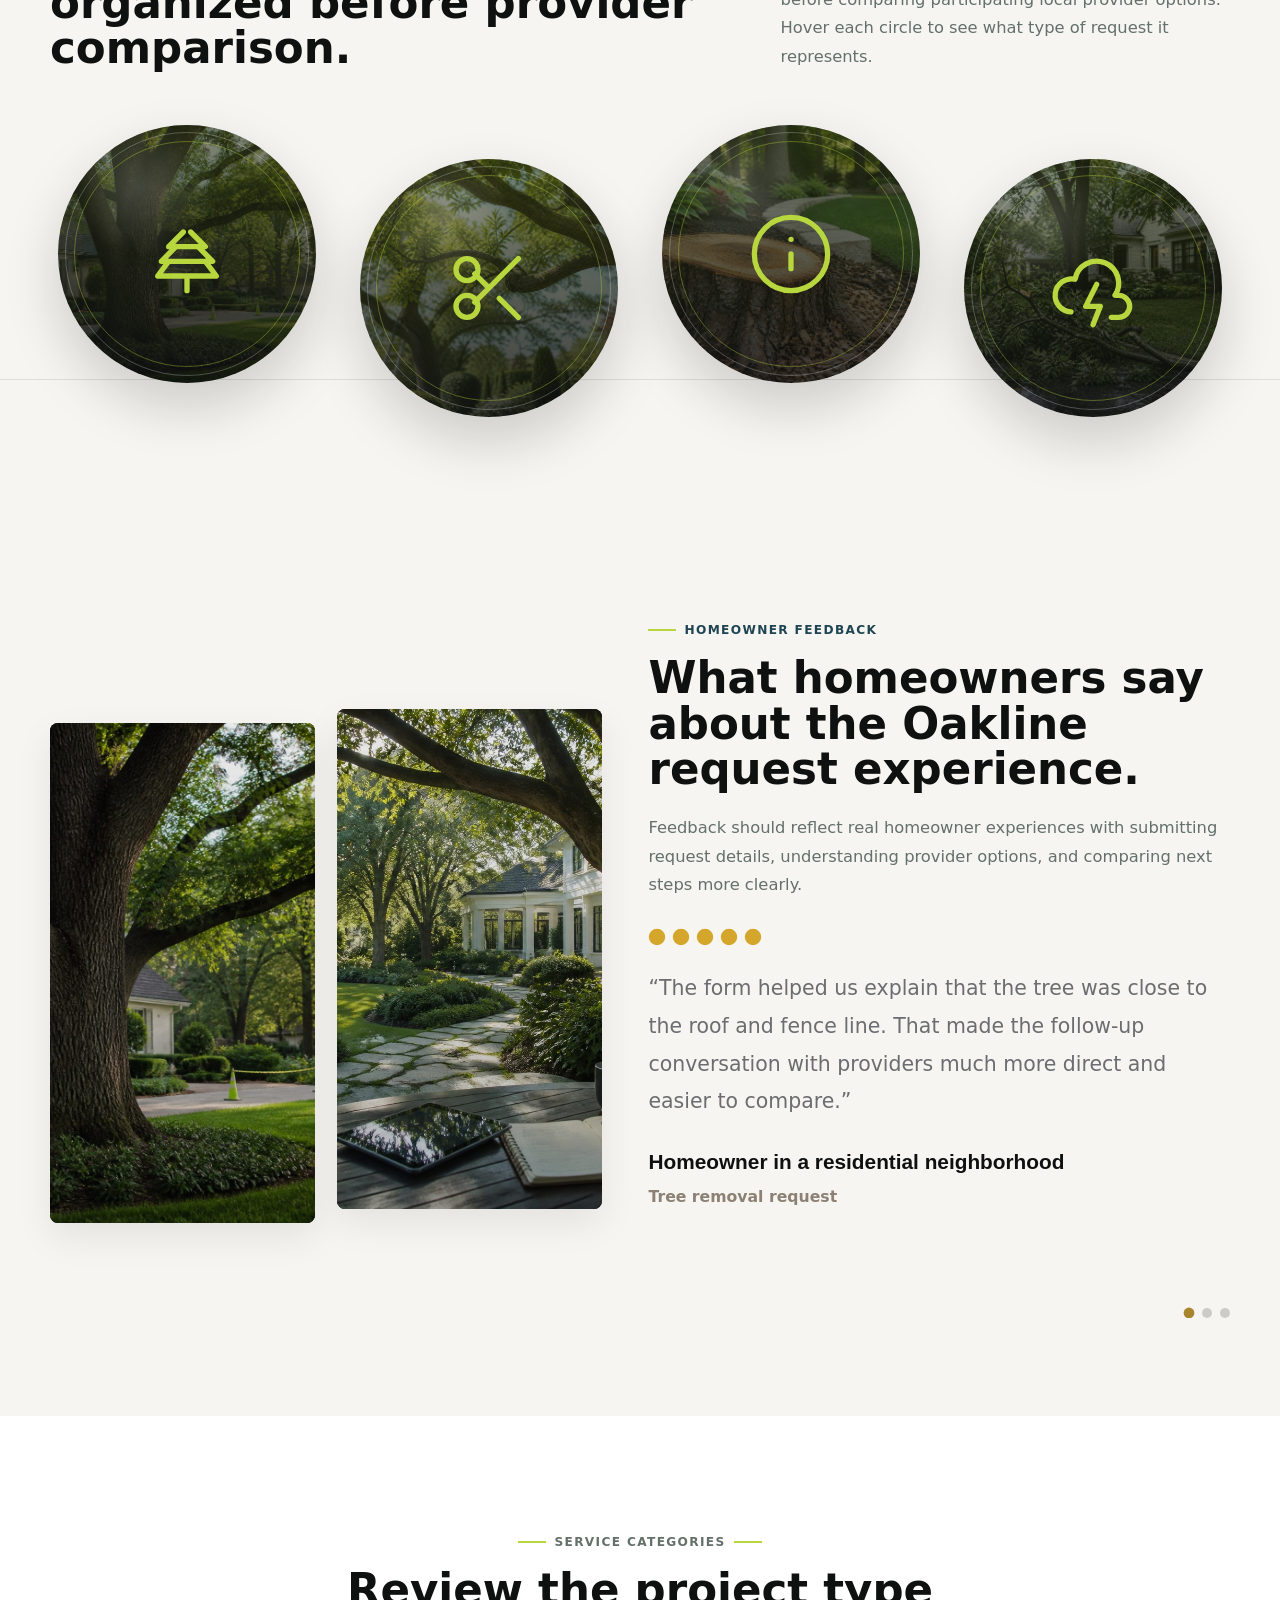
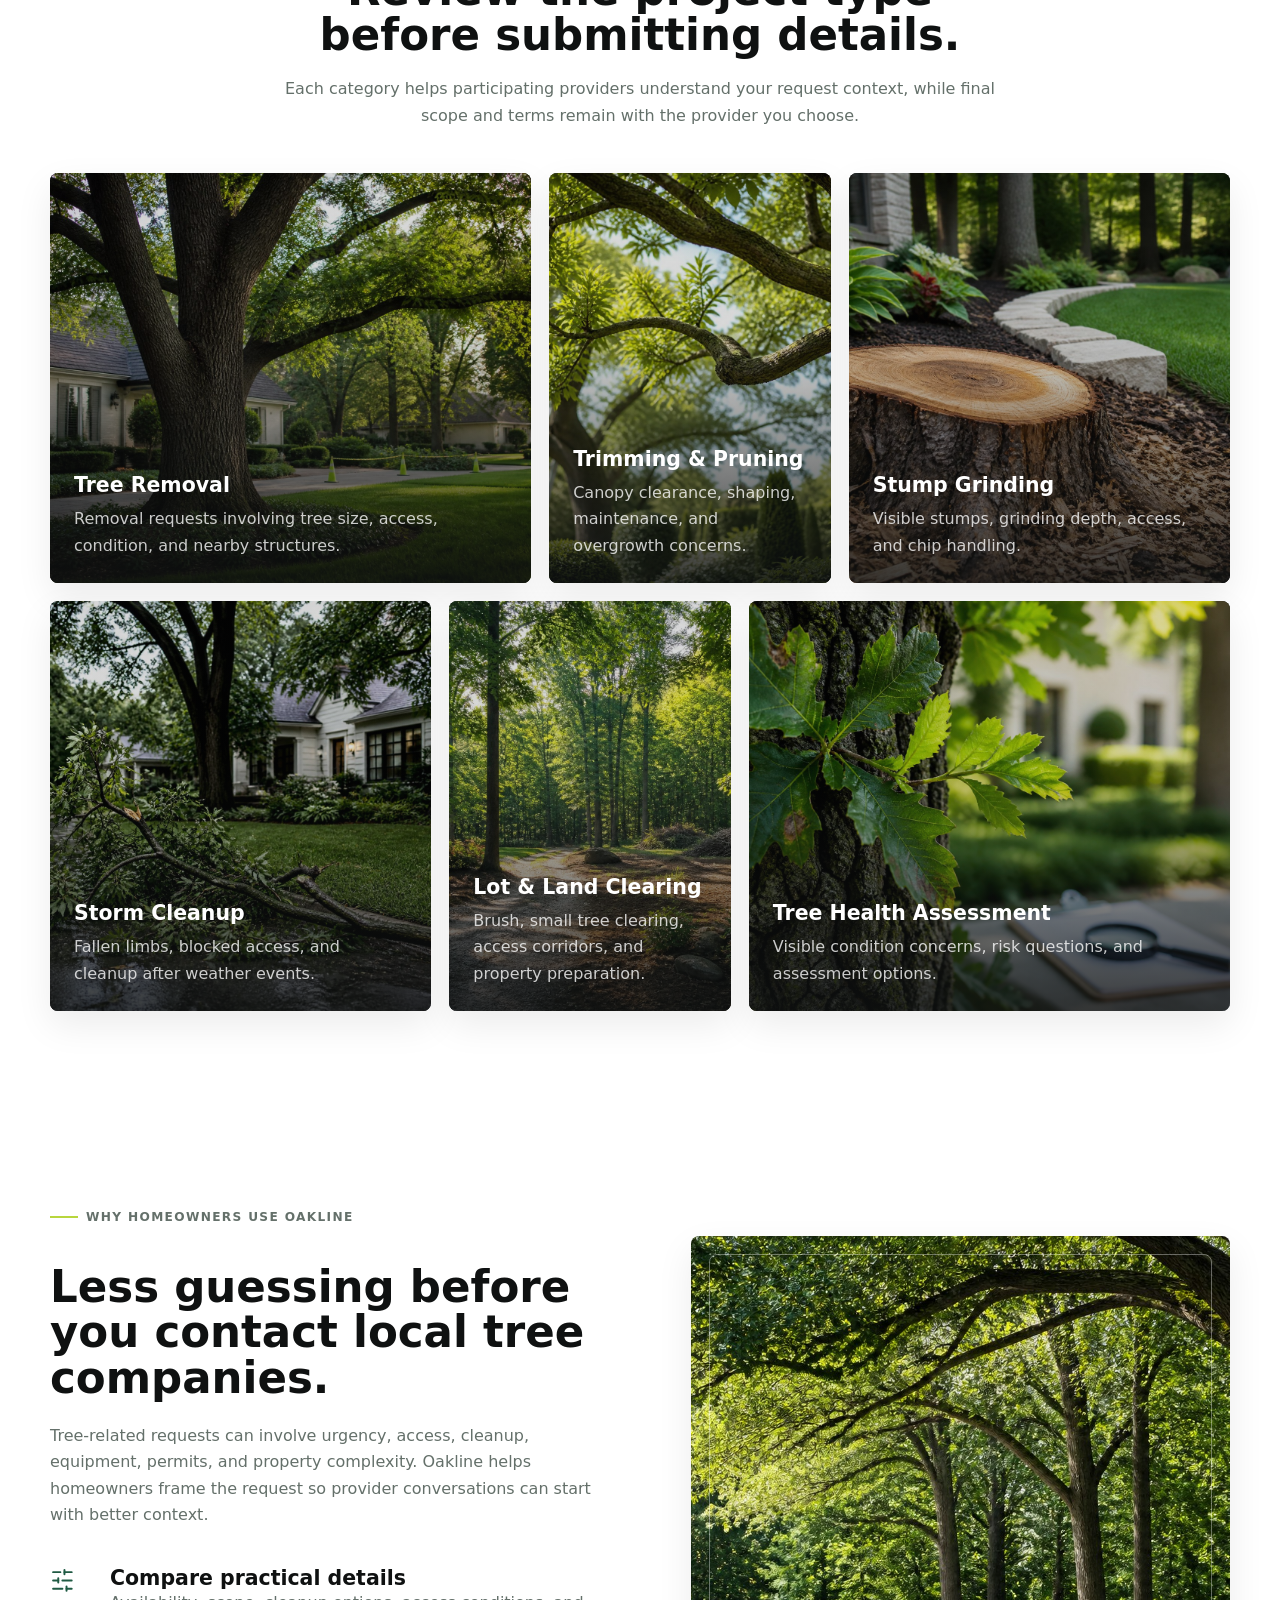
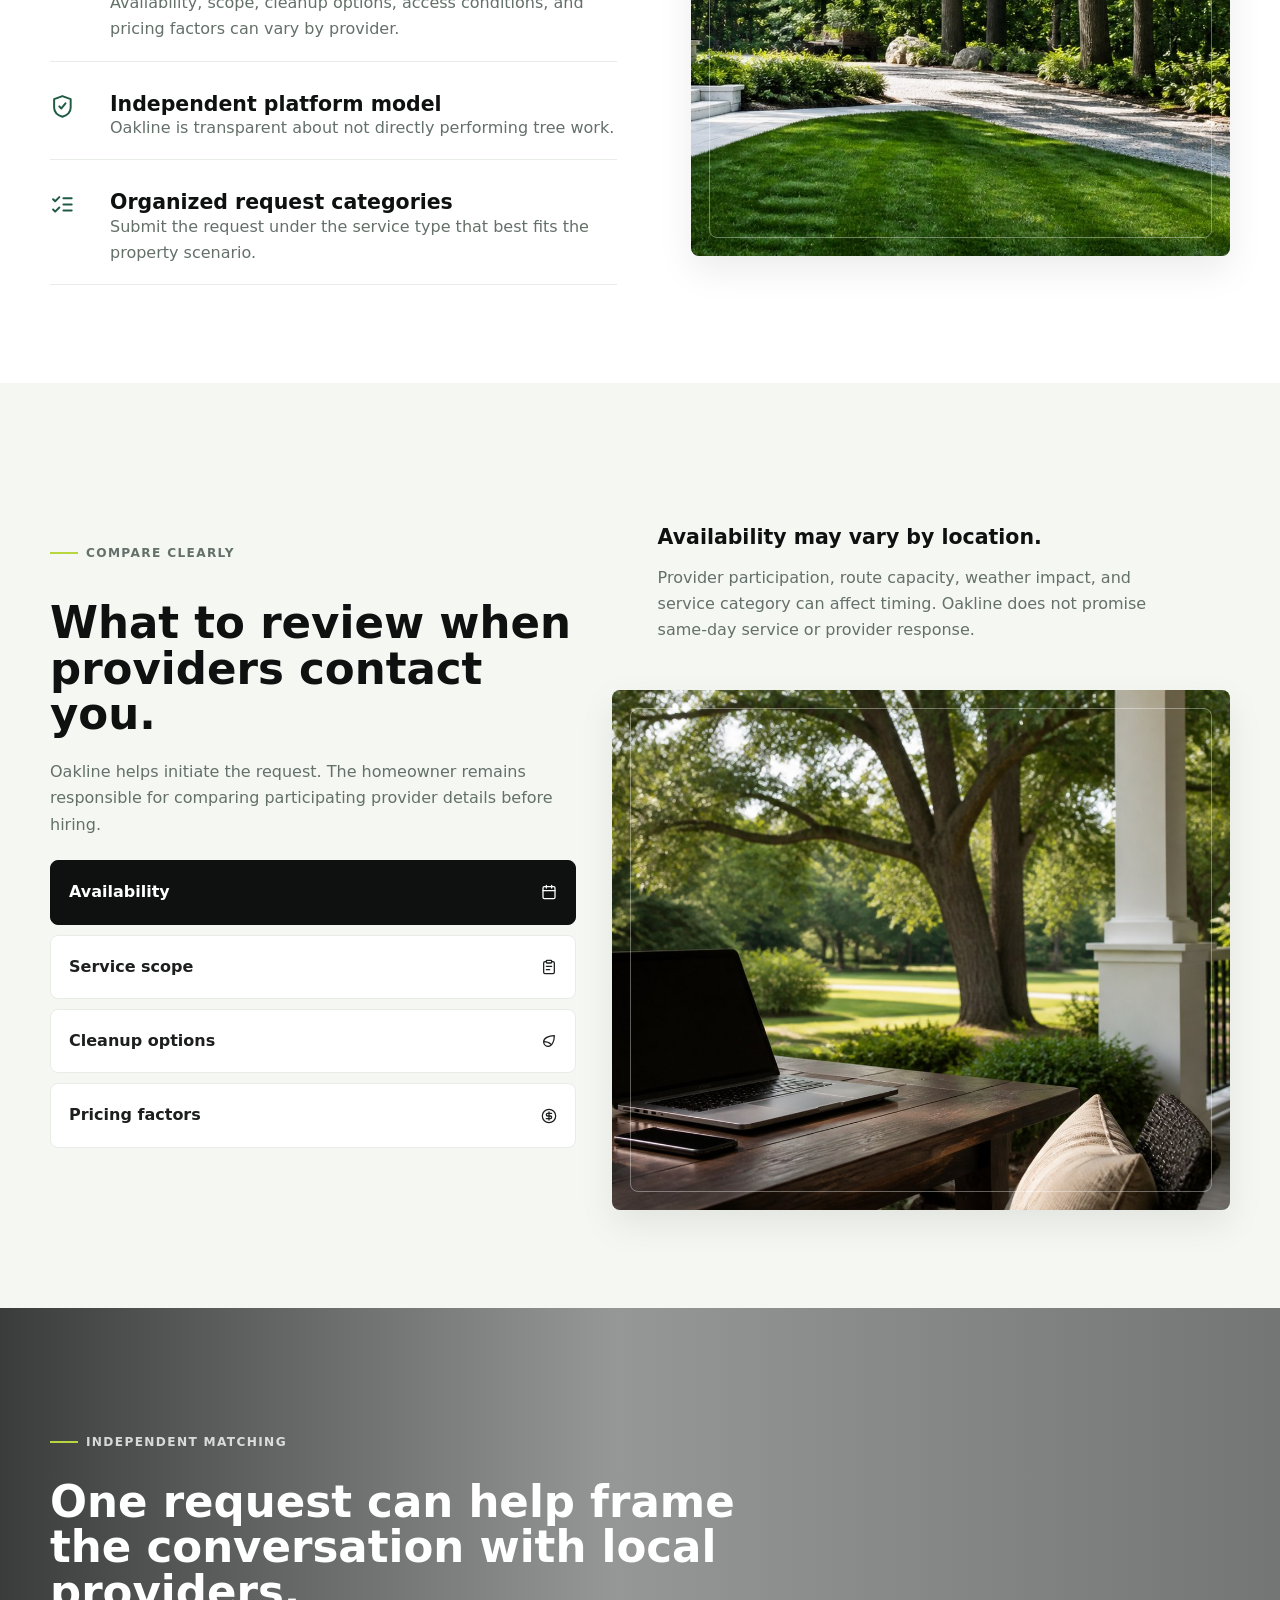
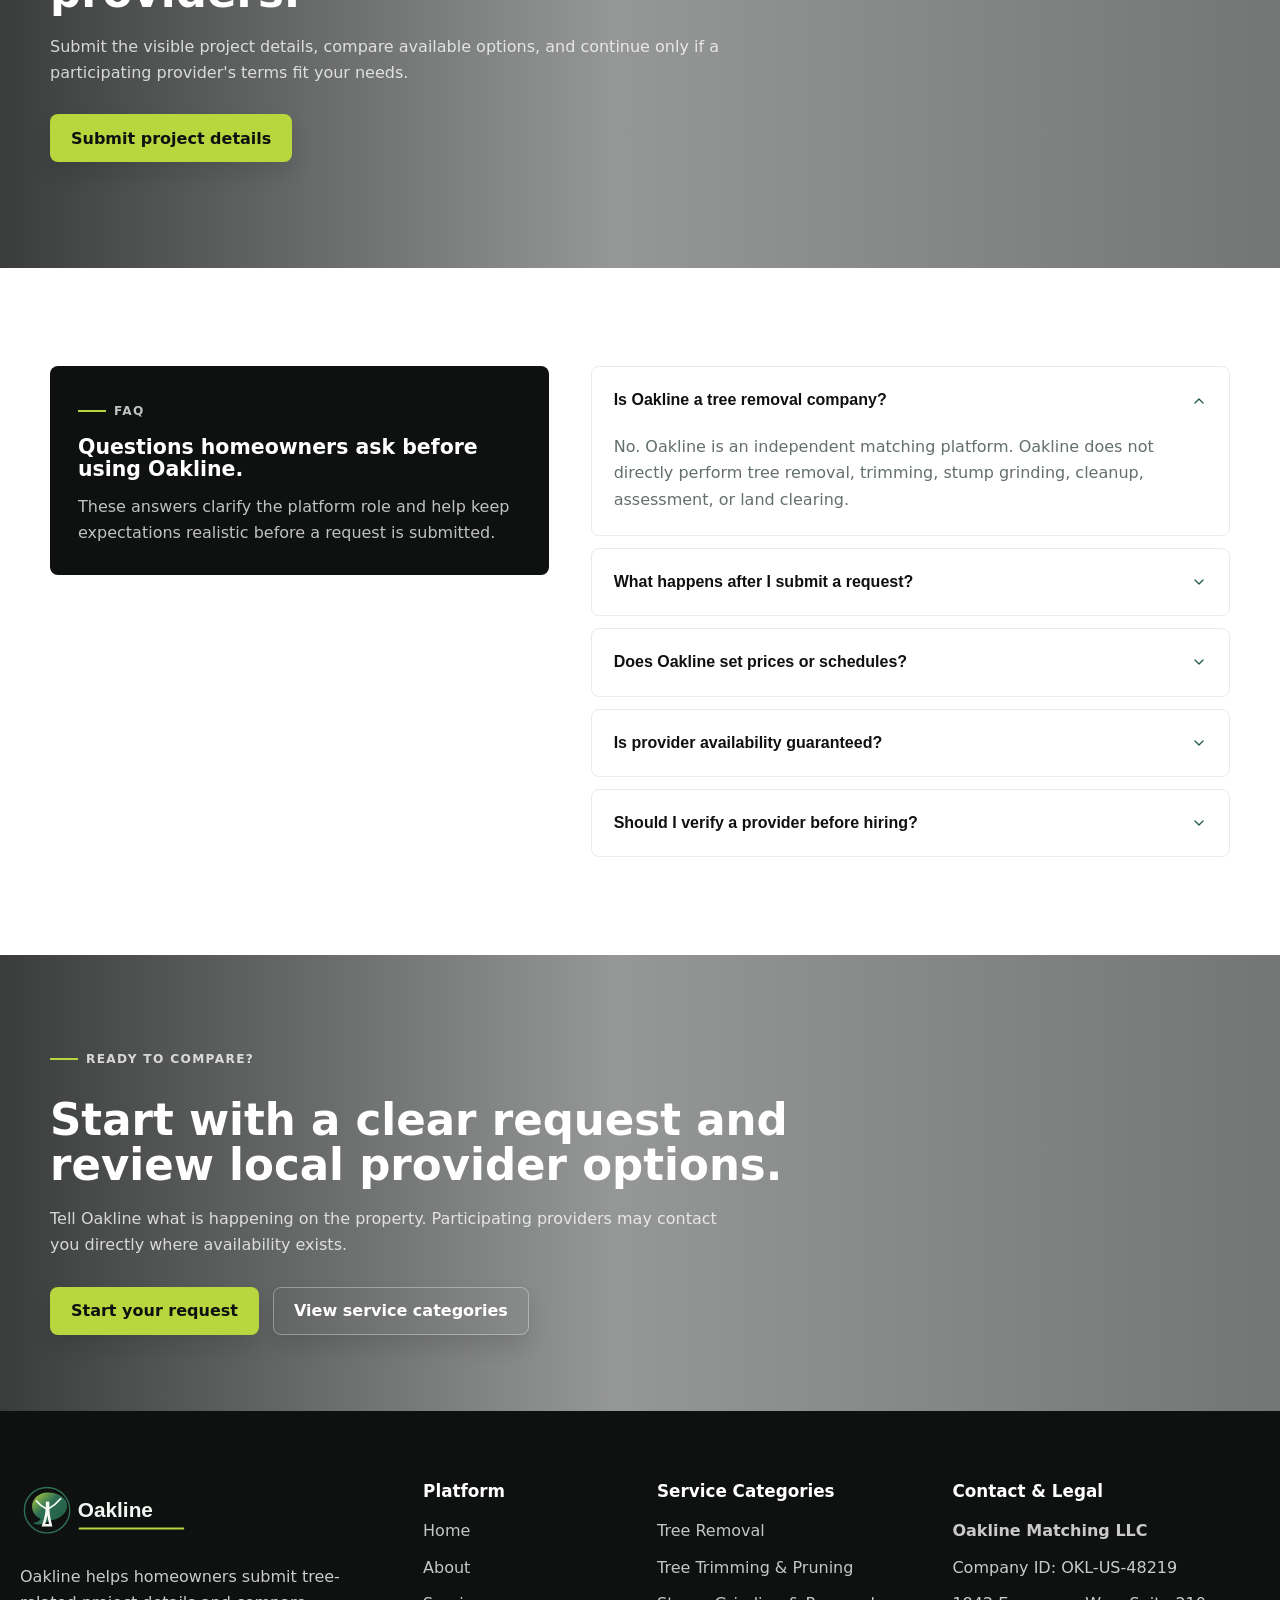
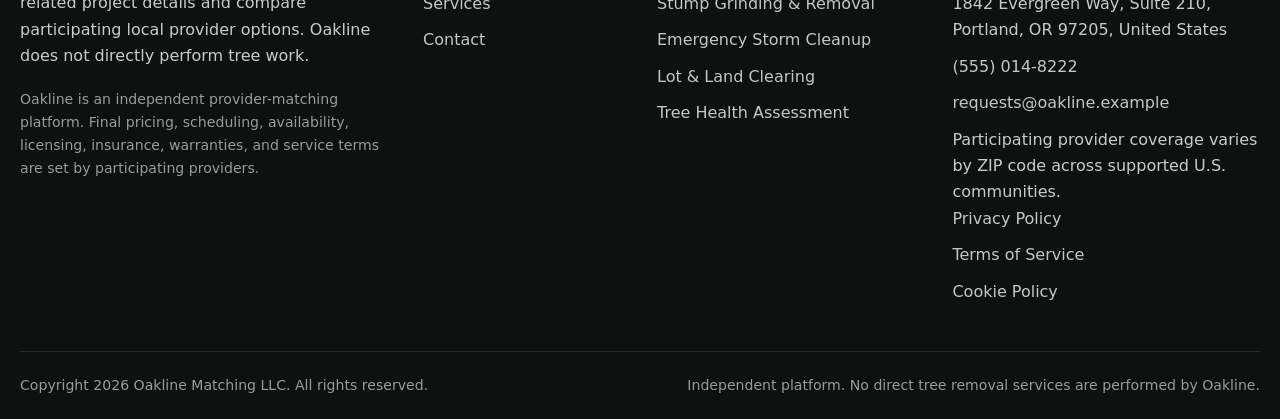
==== commit c9e45891: "+" ====
--- a/index.html
+++ b/index.html
@@ -143,6 +143,81 @@
             <li><span data-lucide="check"></span><span>Clear platform disclosures and a pressure-light request
                 path.</span></li>
           </ul>
+        </div>
+      </div>
+    </section>
+
+    <section class="section oakline-circle-showcase" aria-labelledby="oakline-circle-showcase-title">
+      <div class="container">
+        <div class="circle-showcase-head">
+          <div>
+            <p class="eyebrow">Project pathways</p>
+            <h2 id="oakline-circle-showcase-title">
+              Tree-related requests organized before provider comparison.
+            </h2>
+          </div>
+    
+          <p>
+            Oakline helps homeowners describe the project clearly before comparing participating local provider options.
+            Hover each circle to see what type of request it represents.
+          </p>
+        </div>
+    
+        <div class="circle-showcase-grid">
+          <a class="circle-showcase-item" href="tree-removal.html" style="--circle-img: url('../images/service-1.jpg');">
+            <span class="circle-ring"></span>
+    
+            <span class="circle-icon">
+              <span data-lucide="tree-pine"></span>
+            </span>
+    
+            <span class="circle-text">
+              <strong>Tree Removal</strong>
+              <small>For dead, leaning, crowded, damaged, or unwanted trees near property areas.</small>
+            </span>
+          </a>
+    
+          <a class="circle-showcase-item" href="tree-trimming-pruning.html"
+            style="--circle-img: url('../images/service-2.jpg');">
+            <span class="circle-ring"></span>
+    
+            <span class="circle-icon">
+              <span data-lucide="scissors"></span>
+            </span>
+    
+            <span class="circle-text">
+              <strong>Trimming &amp; Pruning</strong>
+              <small>For canopy shaping, branch clearance, roofline concerns, and overgrowth control.</small>
+            </span>
+          </a>
+    
+          <a class="circle-showcase-item" href="stump-grinding-removal.html"
+            style="--circle-img: url('../images/service-3.jpg');">
+            <span class="circle-ring"></span>
+    
+            <span class="circle-icon">
+              <span data-lucide="shovel"></span>
+            </span>
+    
+            <span class="circle-text">
+              <strong>Stump Grinding</strong>
+              <small>For visible stumps affecting mowing, planting, access, or overall yard use.</small>
+            </span>
+          </a>
+    
+          <a class="circle-showcase-item" href="emergency-storm-cleanup.html"
+            style="--circle-img: url('../images/service-4.jpg');">
+            <span class="circle-ring"></span>
+    
+            <span class="circle-icon">
+              <span data-lucide="cloud-lightning"></span>
+            </span>
+    
+            <span class="circle-text">
+              <strong>Storm Cleanup</strong>
+              <small>For fallen limbs, blocked access, debris, and urgent weather-related property concerns.</small>
+            </span>
+          </a>
         </div>
       </div>
     </section>
--- a/assets/css/home.css
+++ b/assets/css/home.css
@@ -414,4 +414,230 @@
   .testimonials-photo {
     min-height: 260px;
   }
+}
+
+
+.oakline-circle-showcase {
+  position: relative;
+  overflow: hidden;
+  background: #f7f5f1;
+}
+
+.oakline-circle-showcase::before {
+  content: "";
+  position: absolute;
+  left: 0;
+  right: 0;
+  bottom: 135px;
+  height: 1px;
+  background: rgba(15, 17, 17, 0.1);
+  pointer-events: none;
+}
+
+.circle-showcase-head {
+  display: grid;
+  grid-template-columns: minmax(0, 0.95fr) minmax(280px, 0.62fr);
+  gap: 42px;
+  align-items: end;
+  margin-bottom: 54px;
+}
+
+.circle-showcase-head h2 {
+  max-width: 680px;
+}
+
+.circle-showcase-head>p {
+  color: var(--muted);
+  font-size: 1.02rem;
+  line-height: 1.75;
+}
+
+.circle-showcase-grid {
+  display: grid;
+  grid-template-columns: repeat(4, 1fr);
+  gap: 28px;
+}
+
+.circle-showcase-item {
+  --circle-size: 258px;
+
+  position: relative;
+  isolation: isolate;
+  display: grid;
+  place-items: center;
+  width: min(100%, var(--circle-size));
+  aspect-ratio: 1 / 1;
+  margin: 0 auto;
+  overflow: hidden;
+  border-radius: 50%;
+  background:
+    linear-gradient(rgba(15, 17, 17, 0.54), rgba(15, 17, 17, 0.72)),
+    var(--circle-img) center / cover no-repeat;
+  color: var(--white);
+  box-shadow: 0 24px 54px rgba(15, 17, 17, 0.18);
+  transform: translateY(0);
+  transition:
+    transform 0.32s ease,
+    box-shadow 0.32s ease,
+    filter 0.32s ease;
+}
+
+.circle-showcase-item:nth-child(even) {
+  margin-top: 34px;
+}
+
+.circle-showcase-item::before {
+  content: "";
+  position: absolute;
+  inset: 0;
+  z-index: -1;
+  border-radius: inherit;
+  background:
+    radial-gradient(circle at 32% 24%, rgba(255, 255, 255, 0.24), transparent 26%),
+    linear-gradient(180deg, rgba(184, 214, 61, 0.16), rgba(15, 17, 17, 0.4));
+  opacity: 0.75;
+  transition: opacity 0.32s ease;
+}
+
+.circle-showcase-item::after {
+  content: "";
+  position: absolute;
+  inset: 16px;
+  border-radius: 50%;
+  border: 1px solid rgba(184, 214, 61, 0.38);
+  pointer-events: none;
+  transition:
+    inset 0.32s ease,
+    border-color 0.32s ease,
+    opacity 0.32s ease;
+}
+
+.circle-showcase-item:hover {
+  transform: translateY(-8px);
+  box-shadow: 0 34px 70px rgba(15, 17, 17, 0.24);
+  filter: saturate(1.05);
+}
+
+.circle-showcase-item:hover::before {
+  opacity: 1;
+}
+
+.circle-showcase-item:hover::after {
+  inset: 10px;
+  border-color: rgba(184, 214, 61, 0.72);
+}
+
+.circle-ring {
+  position: absolute;
+  inset: 7px;
+  border-radius: 50%;
+  border: 1px solid rgba(255, 255, 255, 0.24);
+  pointer-events: none;
+}
+
+.circle-icon,
+.circle-text {
+  position: absolute;
+  inset: 0;
+  display: grid;
+  place-items: center;
+  padding: 34px;
+  text-align: center;
+  transition:
+    opacity 0.32s ease,
+    transform 0.32s ease;
+}
+
+.circle-icon {
+  opacity: 1;
+  transform: scale(1);
+}
+
+.circle-icon .icon {
+  width: 88px;
+  height: 88px;
+  color: var(--lime);
+  stroke-width: 1.45;
+  filter: drop-shadow(0 10px 18px rgba(0, 0, 0, 0.34));
+}
+
+.circle-text {
+  align-content: center;
+  gap: 12px;
+  opacity: 0;
+  transform: translateY(14px) scale(0.94);
+}
+
+.circle-text strong {
+  display: block;
+  color: var(--white);
+  font-family: Sora, Manrope, Inter, sans-serif;
+  font-size: 1.18rem;
+  line-height: 1.15;
+  font-weight: 850;
+}
+
+.circle-text small {
+  display: block;
+  max-width: 190px;
+  margin: 0 auto;
+  color: rgba(255, 255, 255, 0.78);
+  font-size: 0.88rem;
+  line-height: 1.5;
+  font-weight: 560;
+}
+
+.circle-showcase-item:hover .circle-icon {
+  opacity: 0;
+  transform: translateY(-12px) scale(0.76);
+}
+
+.circle-showcase-item:hover .circle-text {
+  opacity: 1;
+  transform: translateY(0) scale(1);
+}
+
+@media (max-width: 1100px) {
+  .circle-showcase-head {
+    grid-template-columns: 1fr;
+    gap: 20px;
+    margin-bottom: 40px;
+  }
+
+  .circle-showcase-grid {
+    grid-template-columns: repeat(2, 1fr);
+    gap: 30px 22px;
+  }
+
+  .circle-showcase-item:nth-child(even) {
+    margin-top: 0;
+  }
+}
+
+@media (max-width: 640px) {
+  .oakline-circle-showcase::before {
+    display: none;
+  }
+
+  .circle-showcase-grid {
+    grid-template-columns: 1fr;
+    gap: 20px;
+  }
+
+  .circle-showcase-item {
+    --circle-size: 280px;
+  }
+
+  .circle-icon .icon {
+    width: 76px;
+    height: 76px;
+  }
+
+  .circle-text strong {
+    font-size: 1.08rem;
+  }
+
+  .circle-text small {
+    font-size: 0.86rem;
+  }
 }
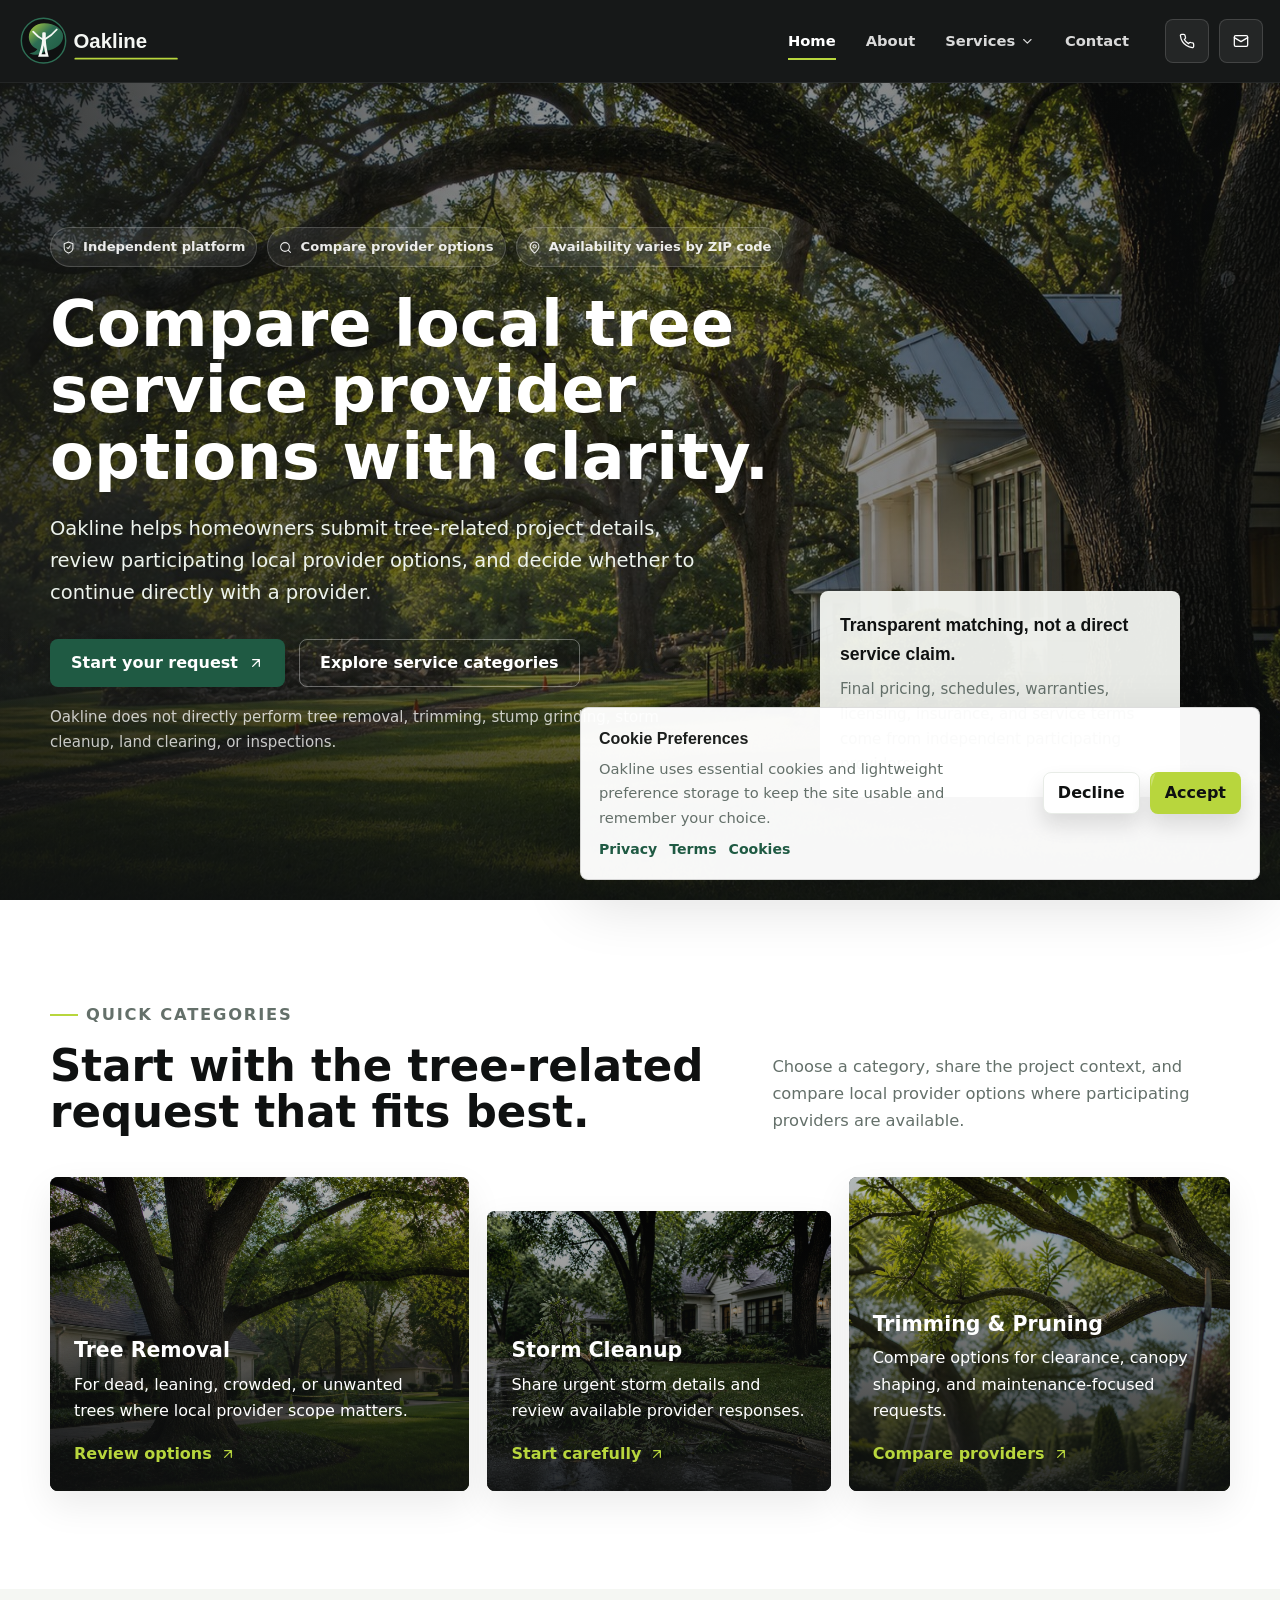
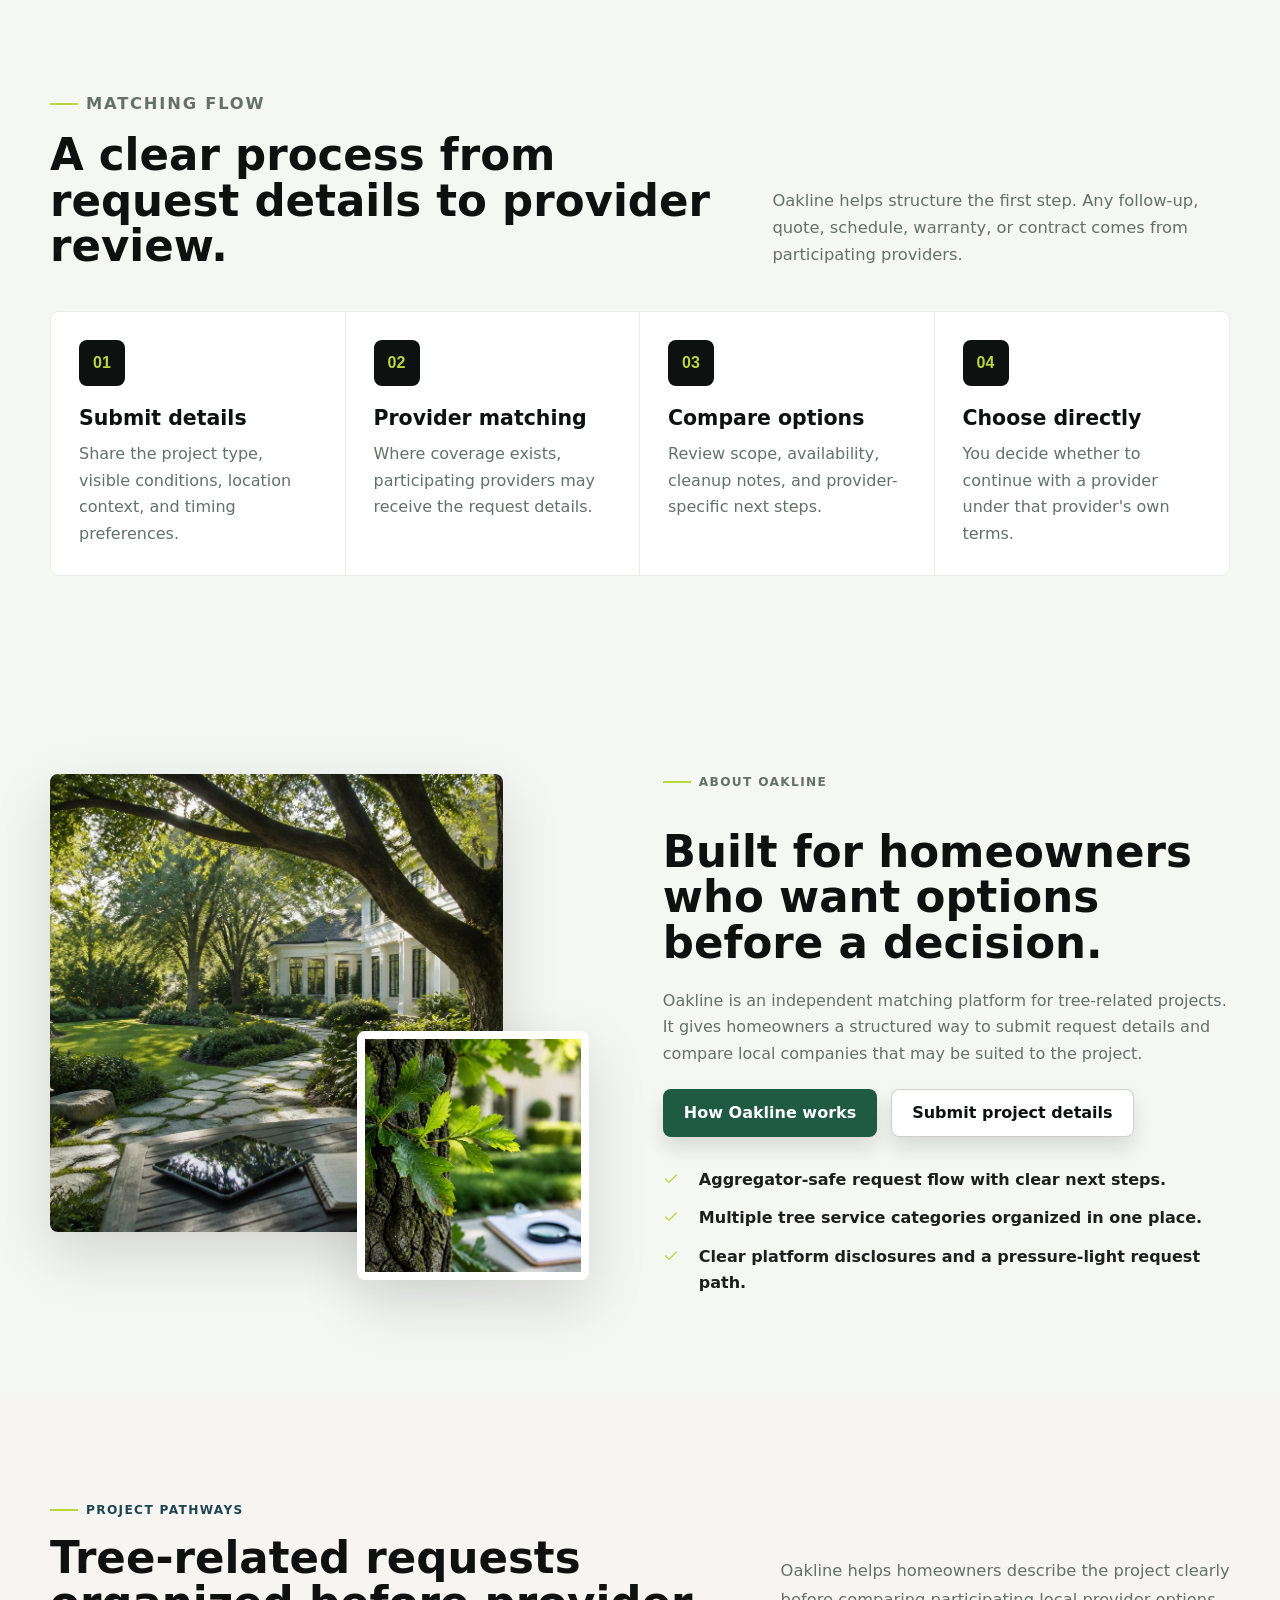
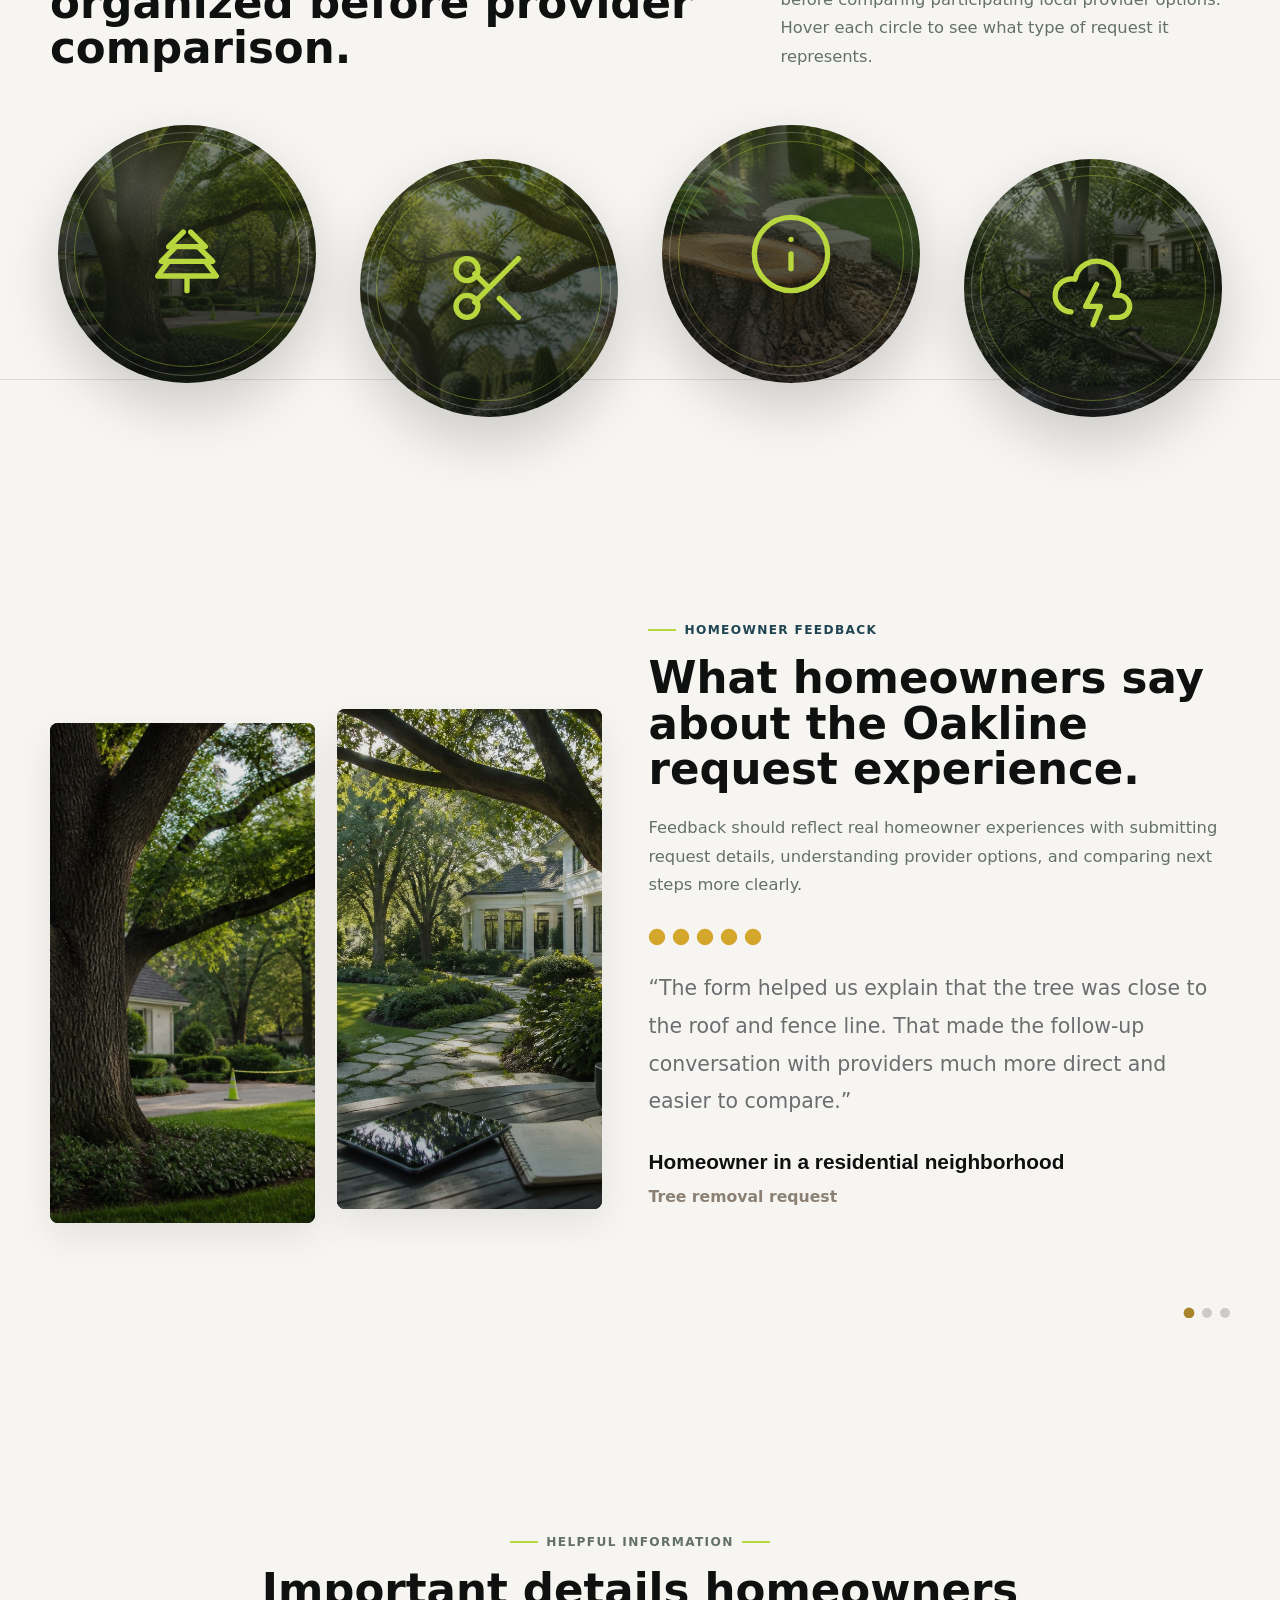
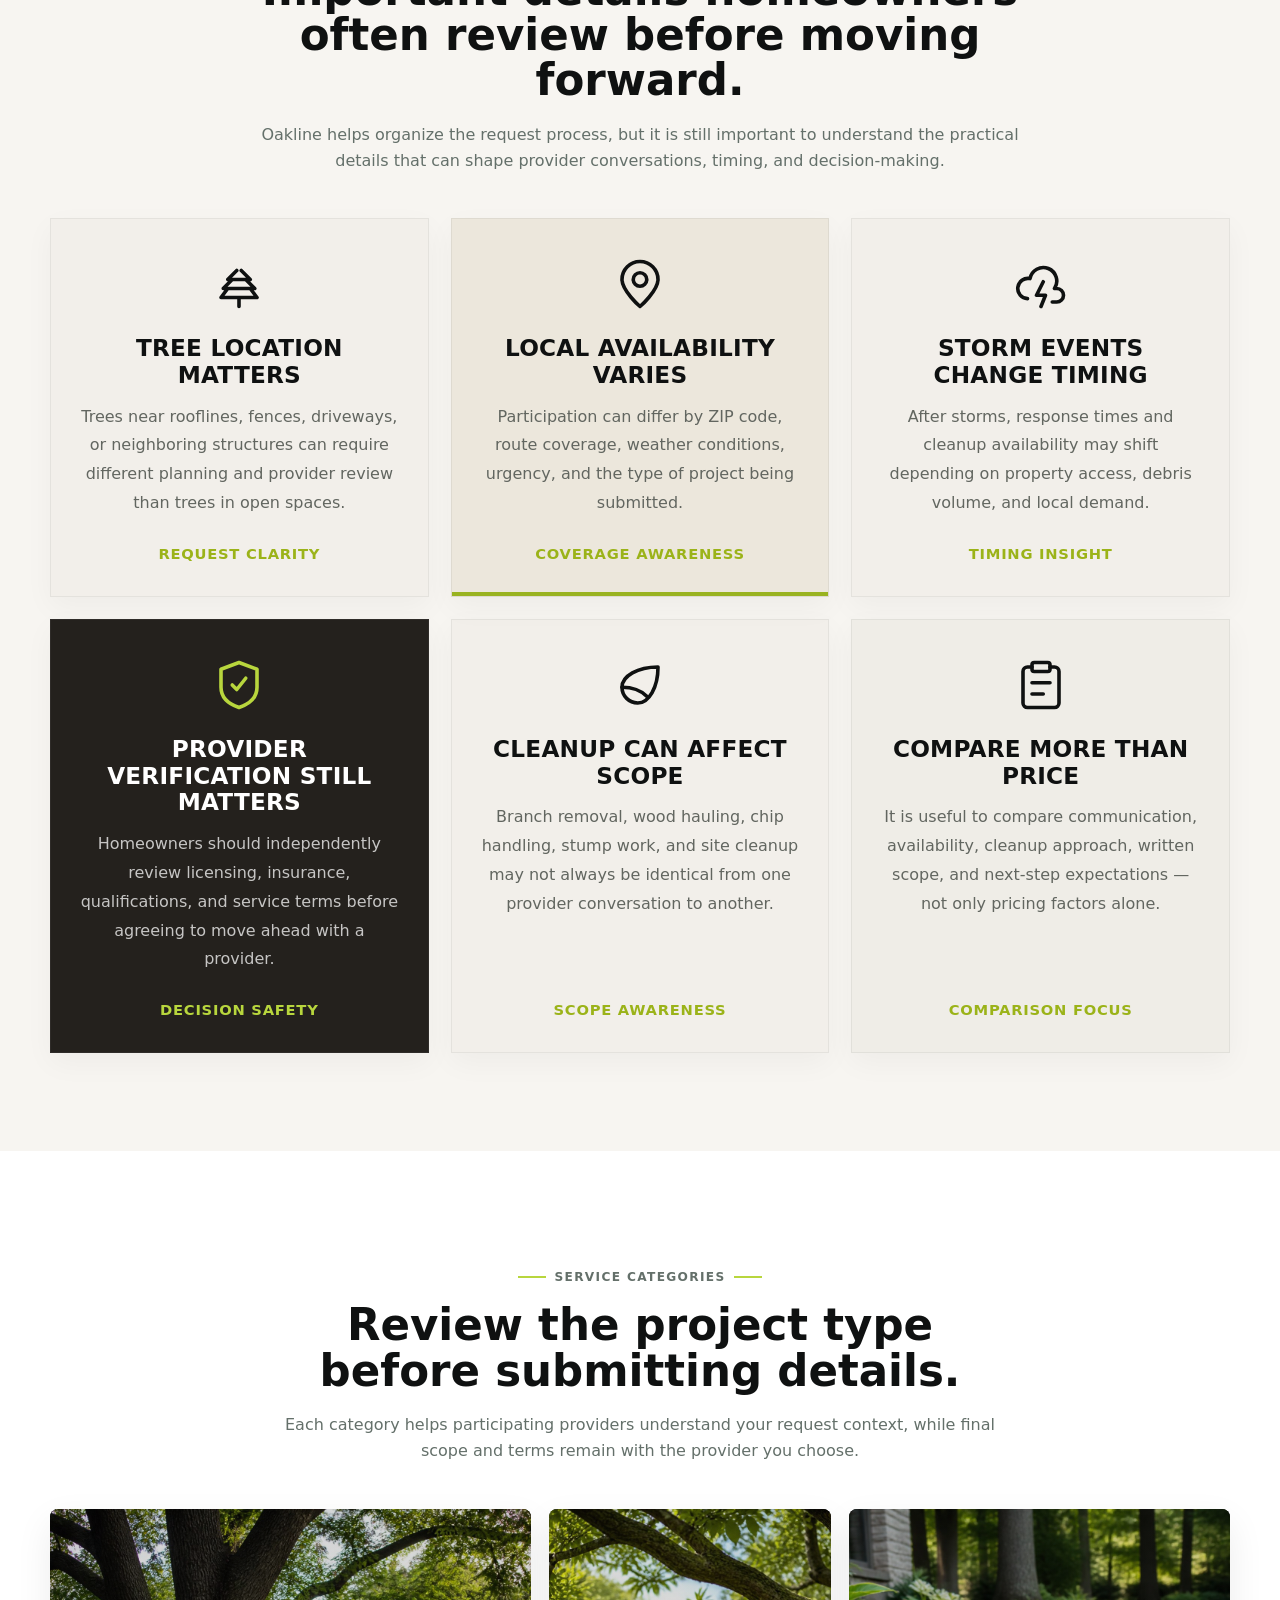
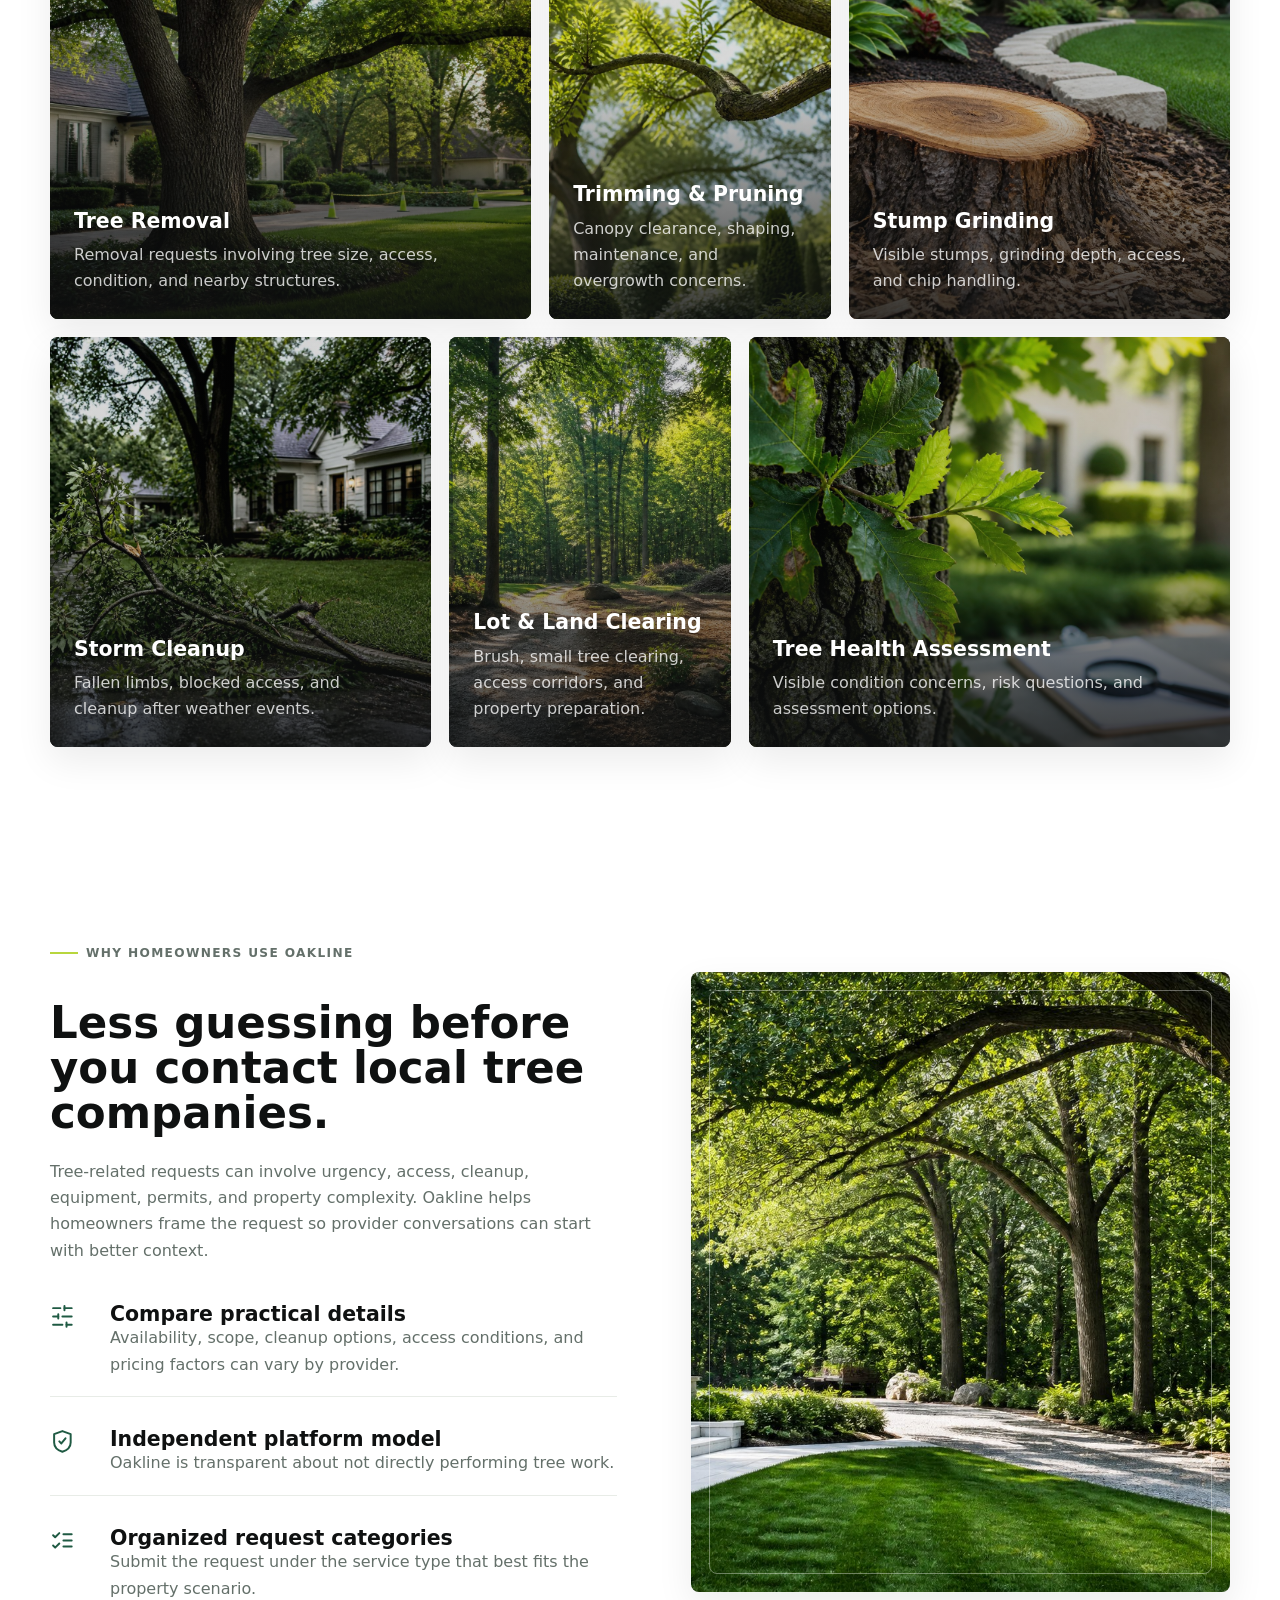
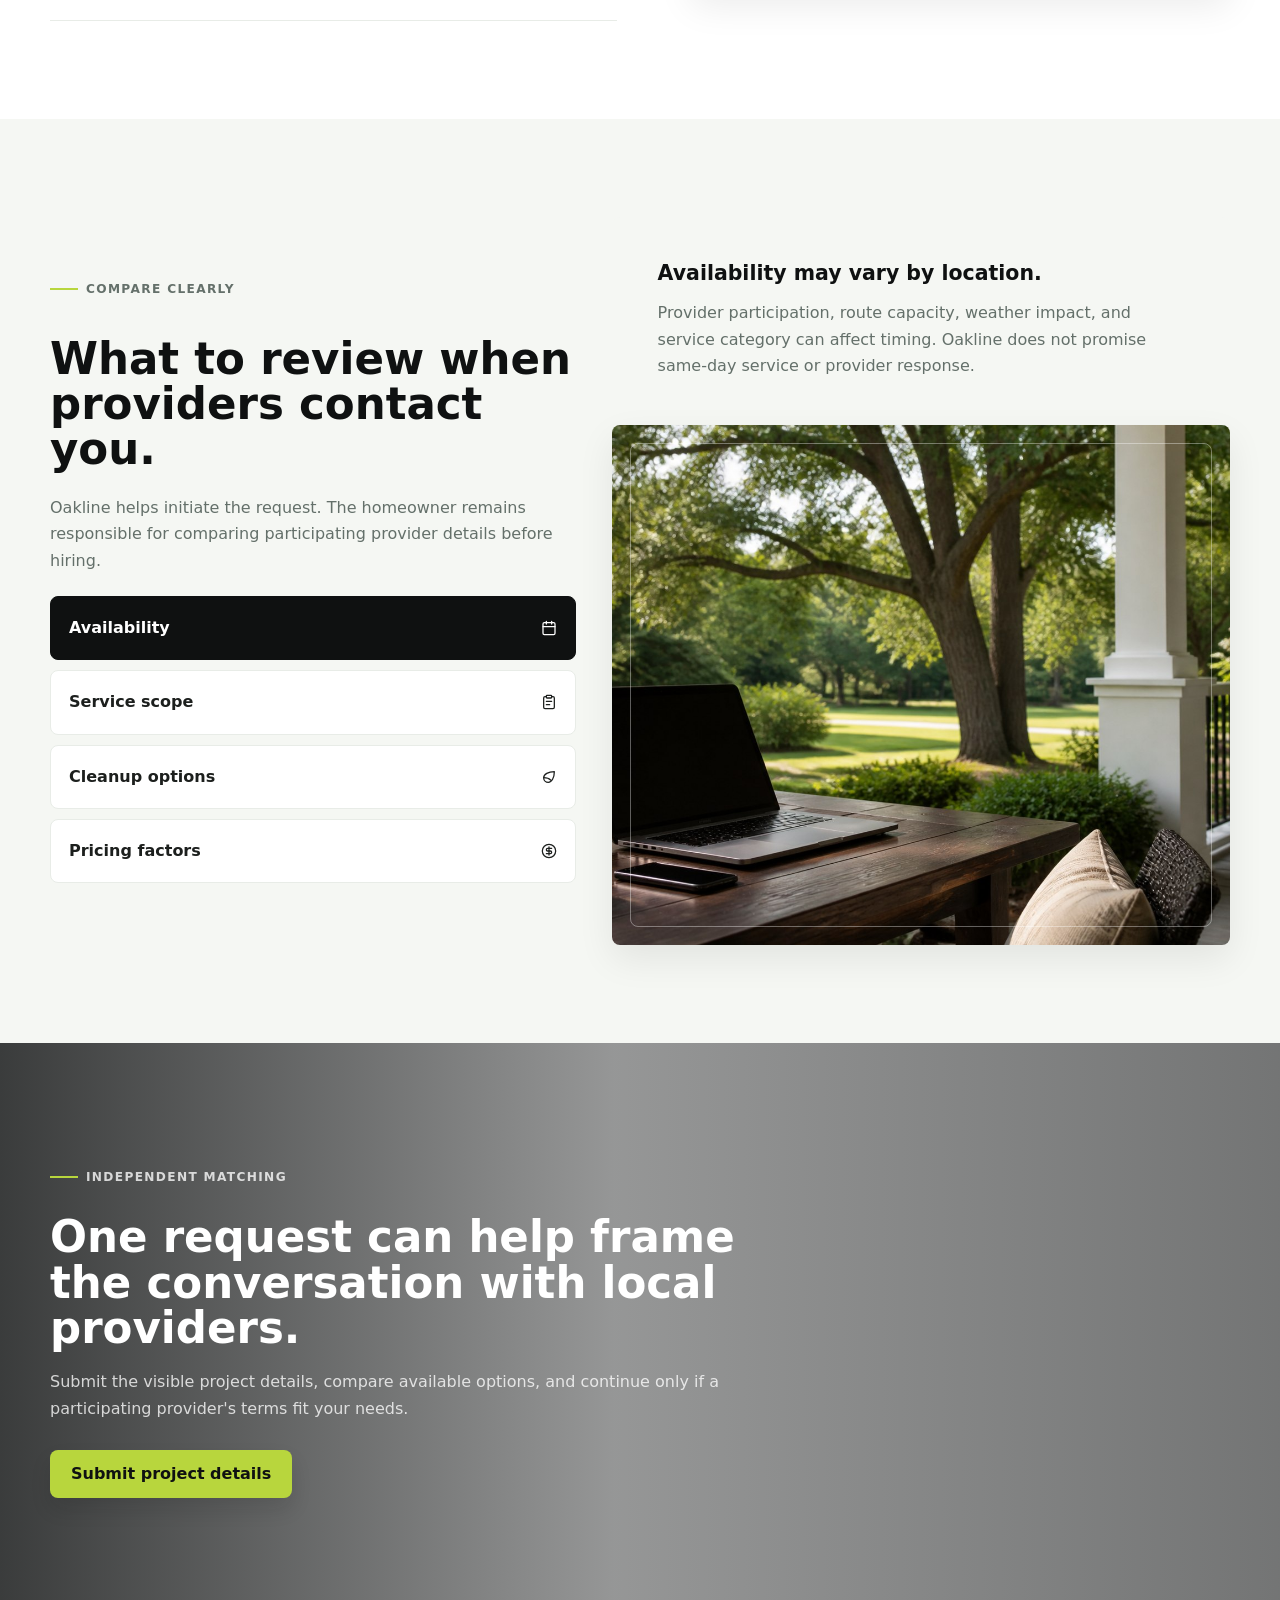
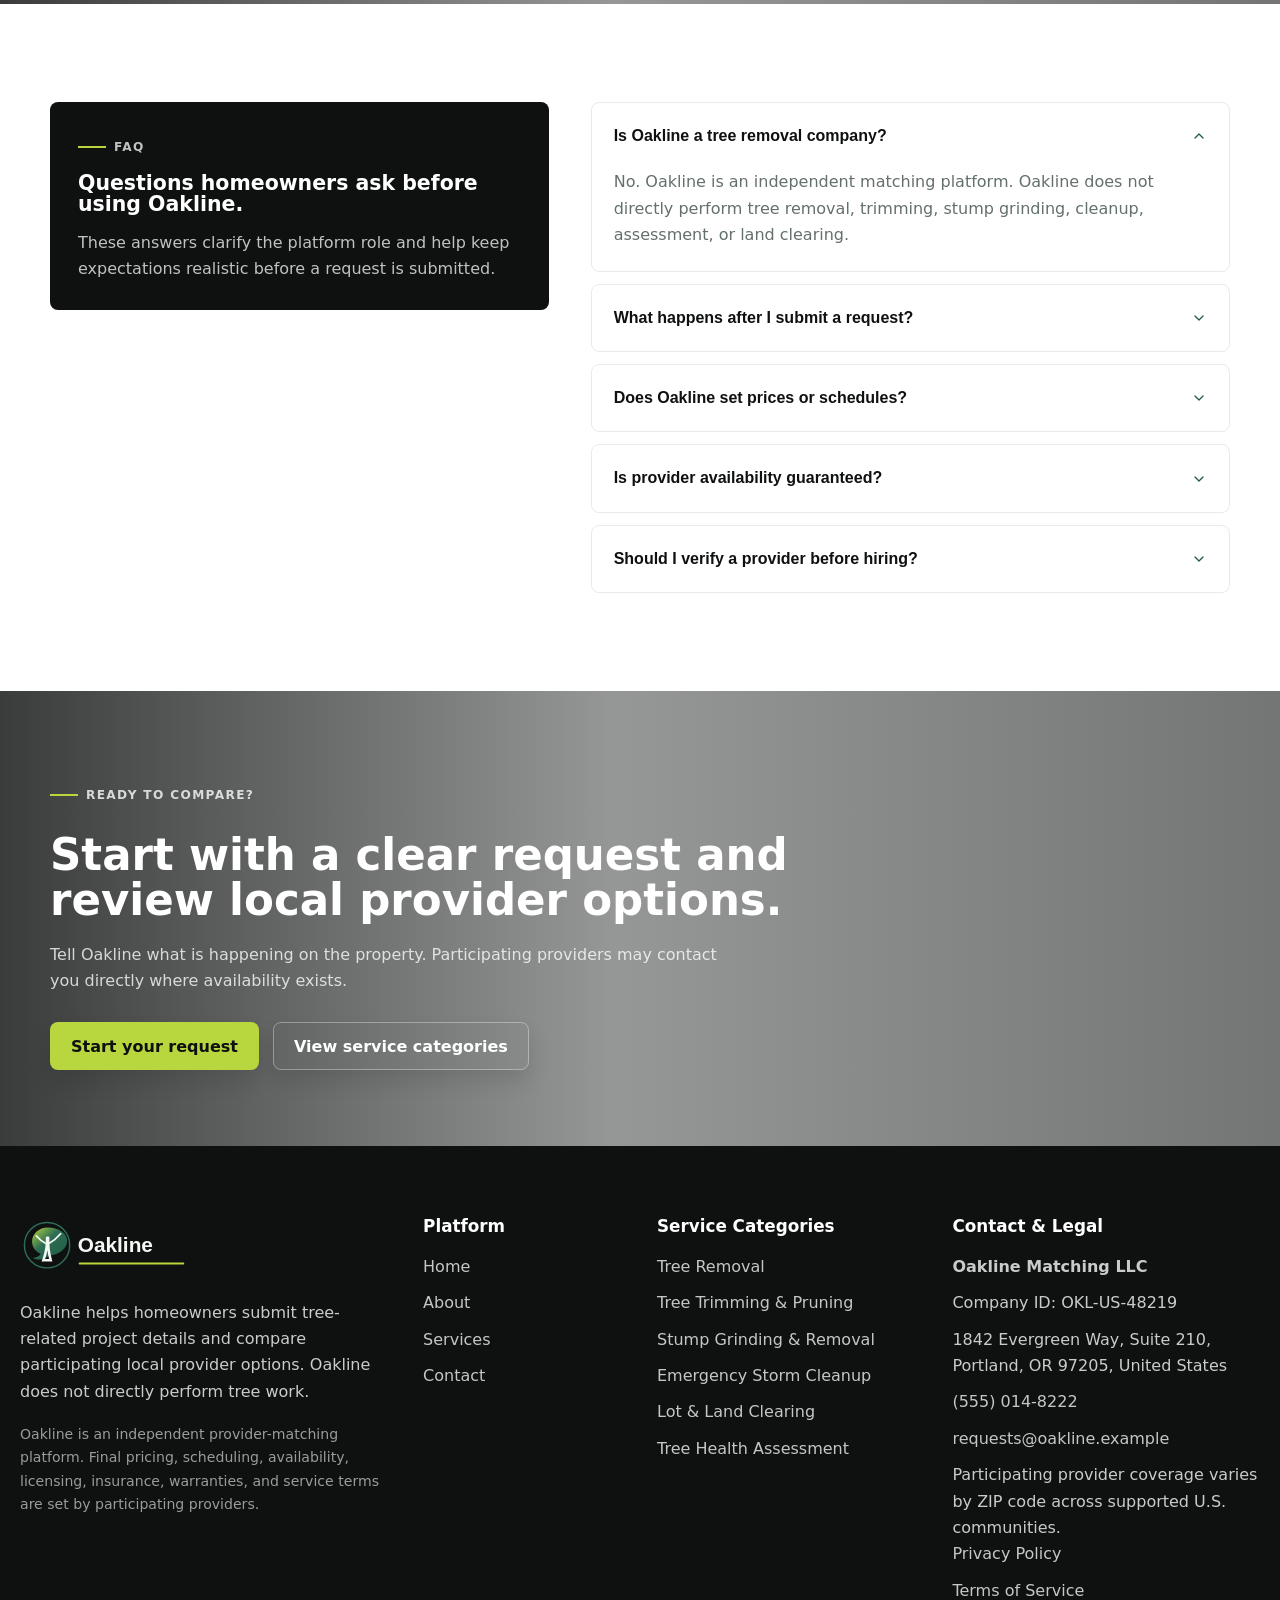
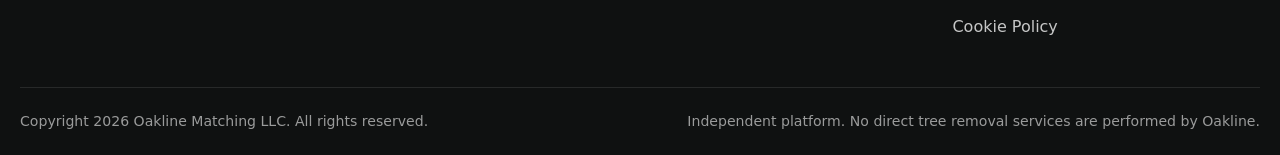
==== commit 1aa9071f: "+" ====
--- a/index.html
+++ b/index.html
@@ -321,6 +321,94 @@
         </div>
       </div>
     </section>
+
+    <section class="section oakline-info-grid" aria-labelledby="oakline-info-grid-title">
+      <div class="container">
+        <div class="center-heading oakline-info-grid-heading">
+          <p class="eyebrow">Helpful information</p>
+          <h2 id="oakline-info-grid-title">Important details homeowners often review before moving forward.</h2>
+          <p>
+            Oakline helps organize the request process, but it is still important to understand the practical details
+            that can shape provider conversations, timing, and decision-making.
+          </p>
+        </div>
+    
+        <div class="oakline-info-cards">
+          <article class="oakline-info-card">
+            <div class="oakline-info-icon">
+              <span data-lucide="tree-pine"></span>
+            </div>
+            <h3>Tree Location Matters</h3>
+            <p>
+              Trees near rooflines, fences, driveways, or neighboring structures can require different planning and
+              provider review than trees in open spaces.
+            </p>
+            <span class="oakline-info-note">Request clarity</span>
+          </article>
+    
+          <article class="oakline-info-card oakline-info-card--accent">
+            <div class="oakline-info-icon">
+              <span data-lucide="map-pin"></span>
+            </div>
+            <h3>Local Availability Varies</h3>
+            <p>
+              Participation can differ by ZIP code, route coverage, weather conditions, urgency, and the type of
+              project being submitted.
+            </p>
+            <span class="oakline-info-note">Coverage awareness</span>
+          </article>
+    
+          <article class="oakline-info-card">
+            <div class="oakline-info-icon">
+              <span data-lucide="cloud-lightning"></span>
+            </div>
+            <h3>Storm Events Change Timing</h3>
+            <p>
+              After storms, response times and cleanup availability may shift depending on property access, debris
+              volume, and local demand.
+            </p>
+            <span class="oakline-info-note">Timing insight</span>
+          </article>
+    
+          <article class="oakline-info-card oakline-info-card--dark">
+            <div class="oakline-info-icon">
+              <span data-lucide="shield-check"></span>
+            </div>
+            <h3>Provider Verification Still Matters</h3>
+            <p>
+              Homeowners should independently review licensing, insurance, qualifications, and service terms before
+              agreeing to move ahead with a provider.
+            </p>
+            <span class="oakline-info-note">Decision safety</span>
+          </article>
+    
+          <article class="oakline-info-card">
+            <div class="oakline-info-icon">
+              <span data-lucide="leaf"></span>
+            </div>
+            <h3>Cleanup Can Affect Scope</h3>
+            <p>
+              Branch removal, wood hauling, chip handling, stump work, and site cleanup may not always be identical
+              from one provider conversation to another.
+            </p>
+            <span class="oakline-info-note">Scope awareness</span>
+          </article>
+    
+          <article class="oakline-info-card oakline-info-card--accent-soft">
+            <div class="oakline-info-icon">
+              <span data-lucide="clipboard-list"></span>
+            </div>
+            <h3>Compare More Than Price</h3>
+            <p>
+              It is useful to compare communication, availability, cleanup approach, written scope, and next-step
+              expectations — not only pricing factors alone.
+            </p>
+            <span class="oakline-info-note">Comparison focus</span>
+          </article>
+        </div>
+      </div>
+    </section>
+
 
     <section class="section" aria-labelledby="service-preview">
       <div class="container">
--- a/assets/css/home.css
+++ b/assets/css/home.css
@@ -640,4 +640,149 @@
   .circle-text small {
     font-size: 0.86rem;
   }
+}
+
+.oakline-info-grid {
+  background: #f7f5f1;
+}
+
+.oakline-info-grid-heading {
+  max-width: 860px;
+}
+
+.oakline-info-grid-heading p:last-child {
+  max-width: 760px;
+  margin-left: auto;
+  margin-right: auto;
+}
+
+.oakline-info-cards {
+  display: grid;
+  grid-template-columns: repeat(3, 1fr);
+  gap: 22px;
+}
+
+.oakline-info-card {
+  display: flex;
+  flex-direction: column;
+  align-items: center;
+  text-align: center;
+  min-height: 320px;
+  padding: 38px 28px 30px;
+  background: #f2efea;
+  border: 1px solid rgba(15, 17, 17, 0.06);
+  box-shadow: 0 10px 28px rgba(15, 17, 17, 0.04);
+  transition: transform 0.28s ease, box-shadow 0.28s ease, border-color 0.28s ease, background 0.28s ease;
+}
+
+.oakline-info-card:hover {
+  transform: translateY(-6px);
+  box-shadow: 0 18px 38px rgba(15, 17, 17, 0.08);
+  border-color: rgba(184, 214, 61, 0.45);
+}
+
+.oakline-info-card--accent {
+  background: #ece7dc;
+}
+
+.oakline-info-card--accent-soft {
+  background: #efede7;
+}
+
+.oakline-info-card--dark {
+  background: #24211d;
+  border-color: rgba(255, 255, 255, 0.05);
+}
+
+.oakline-info-icon {
+  display: grid;
+  place-items: center;
+  margin-bottom: 24px;
+}
+
+.oakline-info-icon .icon {
+  width: 54px;
+  height: 54px;
+  stroke-width: 1.6;
+  color: var(--black);
+}
+
+.oakline-info-card--dark .oakline-info-icon .icon {
+  color: var(--lime);
+}
+
+.oakline-info-card h3 {
+  margin-bottom: 14px;
+  font-size: 1.45rem;
+  line-height: 1.15;
+  text-transform: uppercase;
+  letter-spacing: 0.01em;
+}
+
+.oakline-info-card p {
+  max-width: 320px;
+  color: #626660;
+  line-height: 1.8;
+  font-size: 1rem;
+}
+
+.oakline-info-card--dark h3 {
+  color: var(--white);
+}
+
+.oakline-info-card--dark p {
+  color: rgba(255, 255, 255, 0.74);
+}
+
+.oakline-info-note {
+  margin-top: auto;
+  padding-top: 24px;
+  color: #9bb319;
+  font-size: 0.92rem;
+  font-weight: 800;
+  letter-spacing: 0.05em;
+  text-transform: uppercase;
+}
+
+.oakline-info-card--dark .oakline-info-note {
+  color: var(--lime);
+}
+
+.oakline-info-card--accent {
+  position: relative;
+}
+
+.oakline-info-card--accent::after {
+  content: "";
+  position: absolute;
+  left: 0;
+  right: 0;
+  bottom: 0;
+  height: 4px;
+  background: #99b321;
+}
+
+@media (max-width: 1100px) {
+  .oakline-info-cards {
+    grid-template-columns: repeat(2, 1fr);
+  }
+}
+
+@media (max-width: 700px) {
+  .oakline-info-cards {
+    grid-template-columns: 1fr;
+  }
+
+  .oakline-info-card {
+    min-height: auto;
+    padding: 34px 24px 28px;
+  }
+
+  .oakline-info-card h3 {
+    font-size: 1.25rem;
+  }
+
+  .oakline-info-card p {
+    font-size: 0.96rem;
+  }
 }
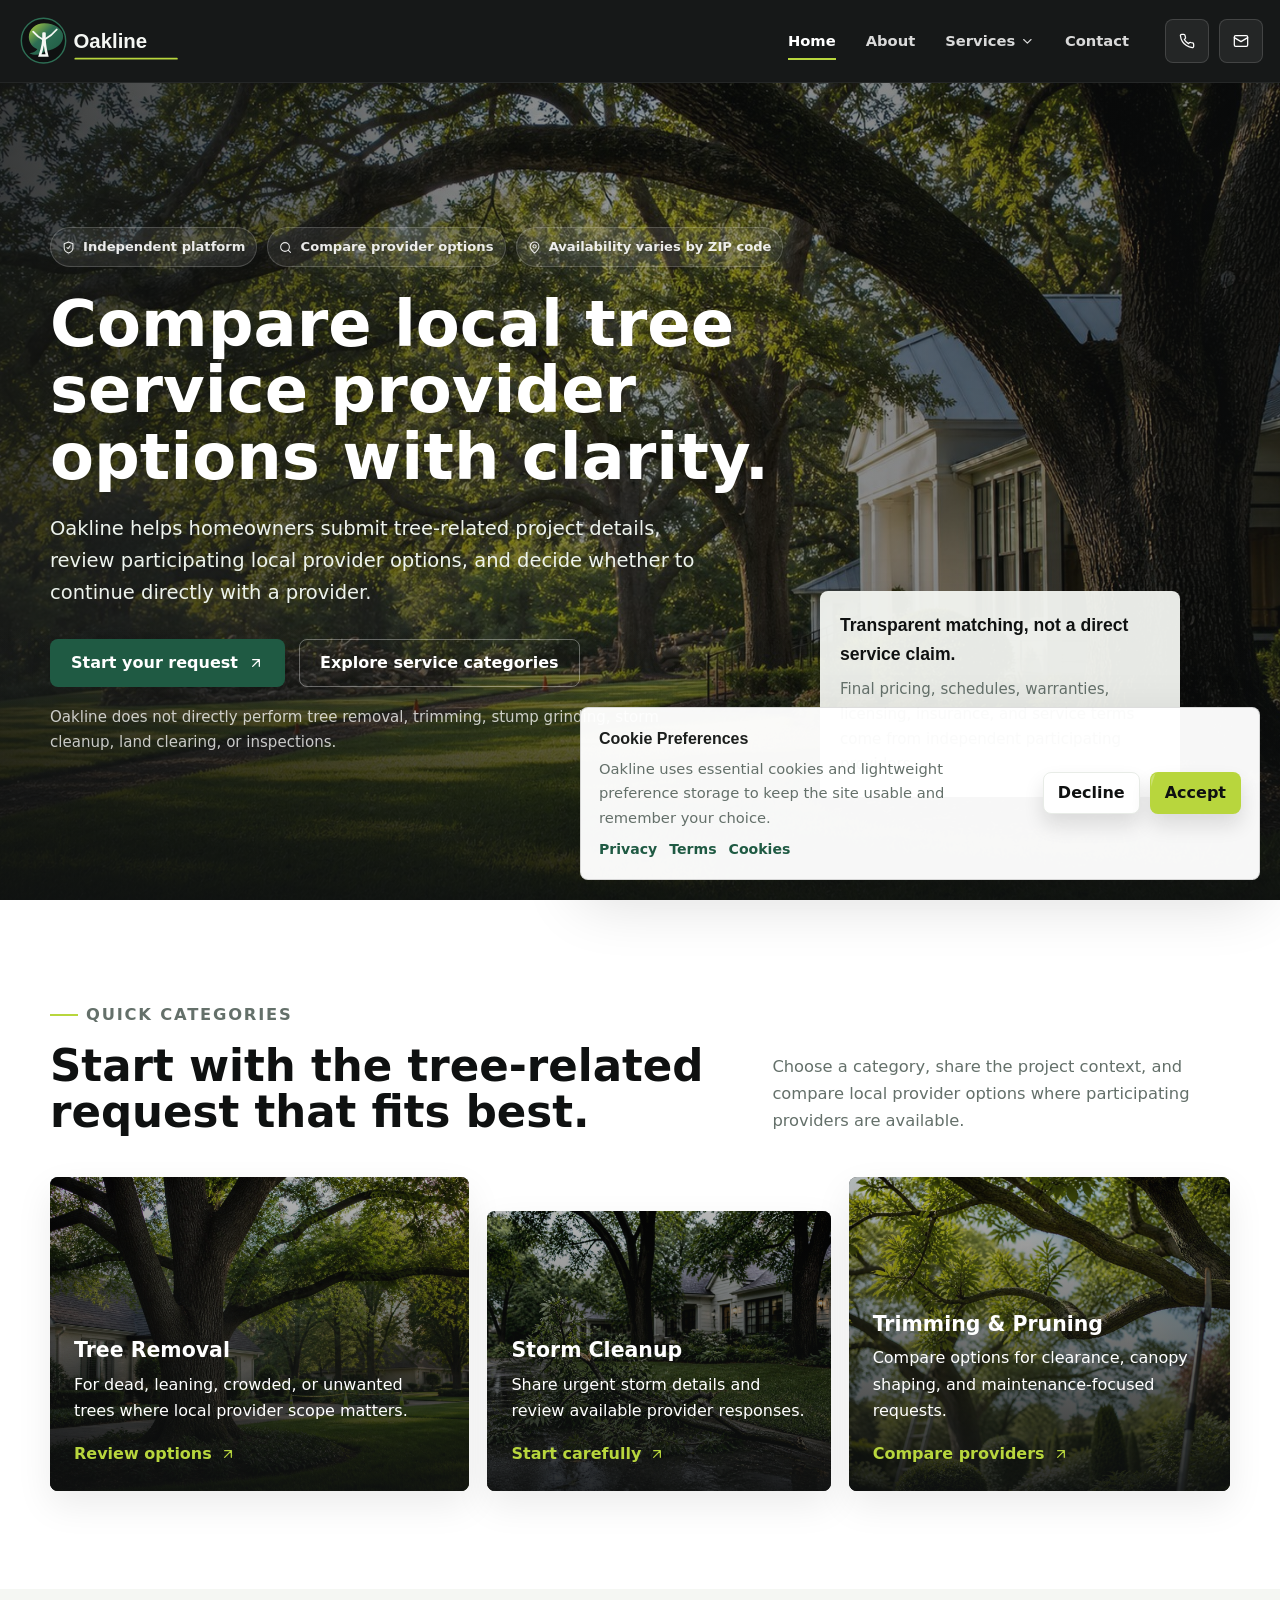
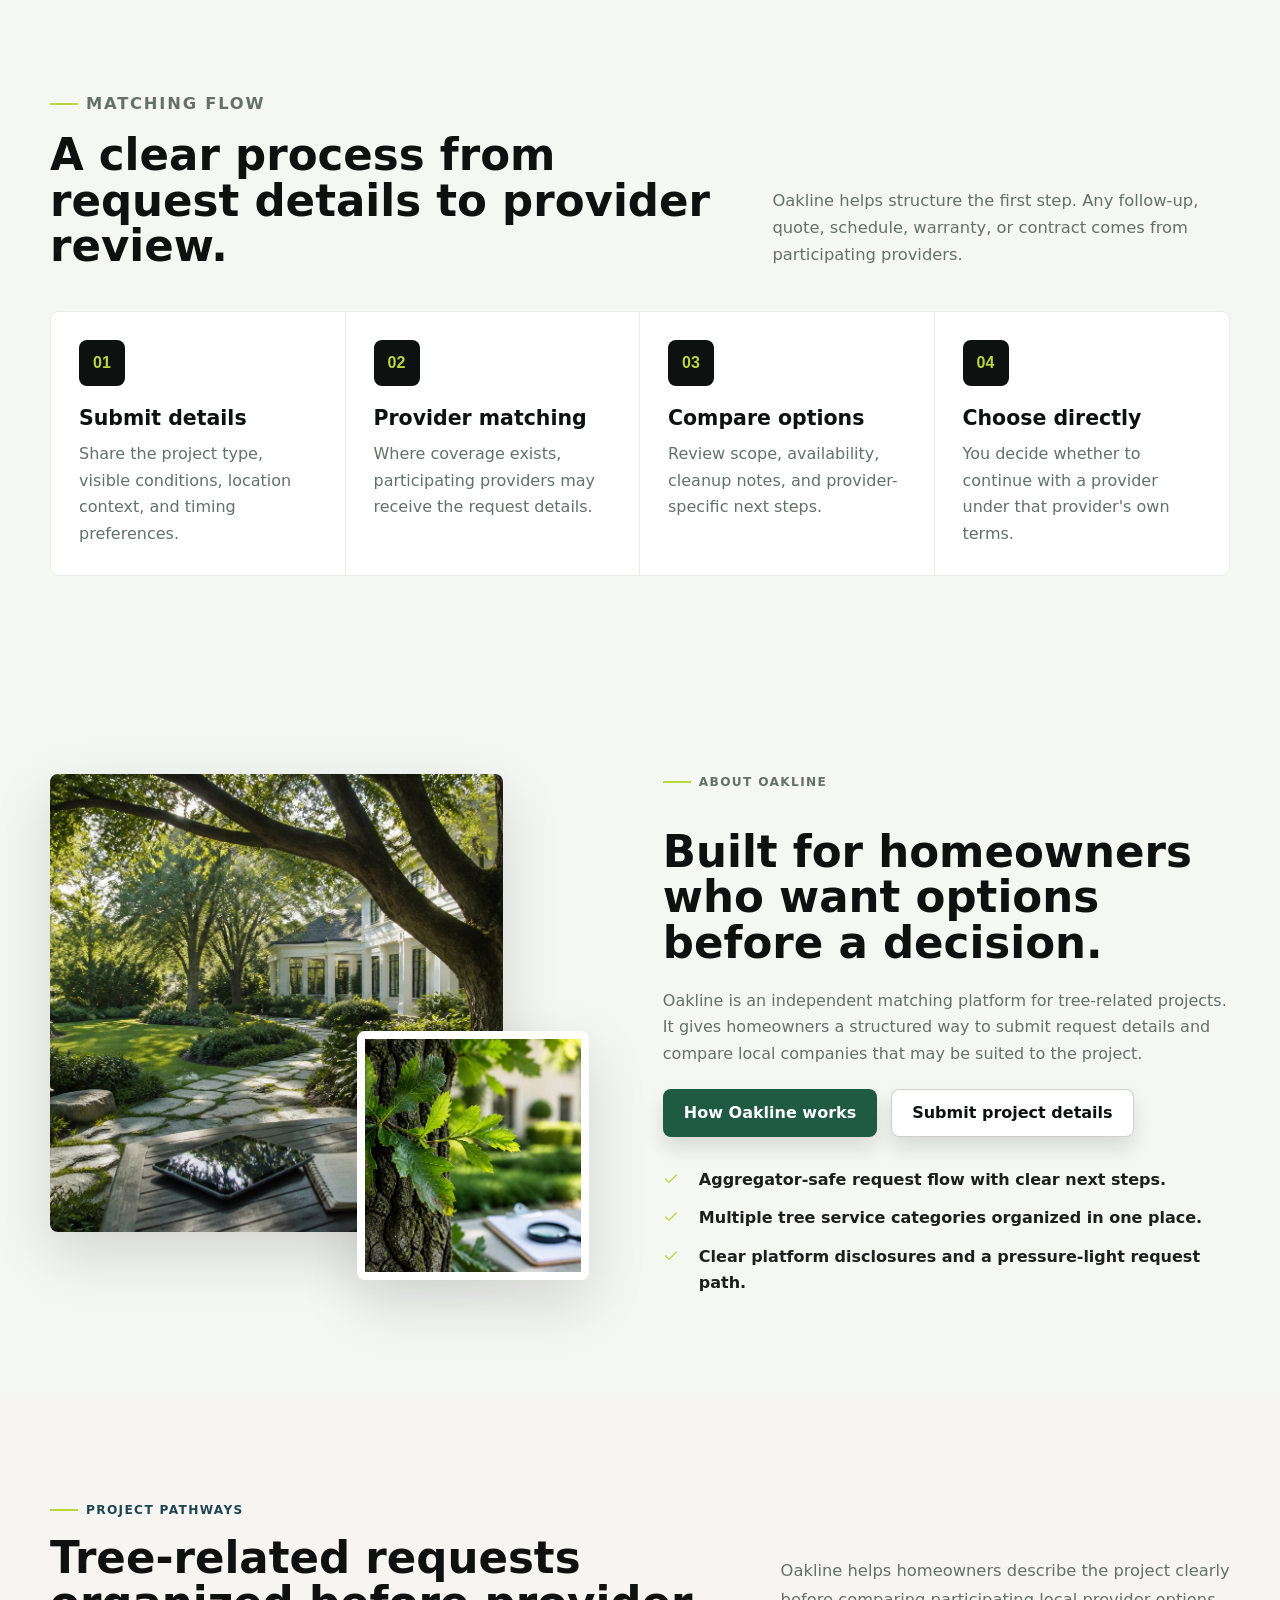
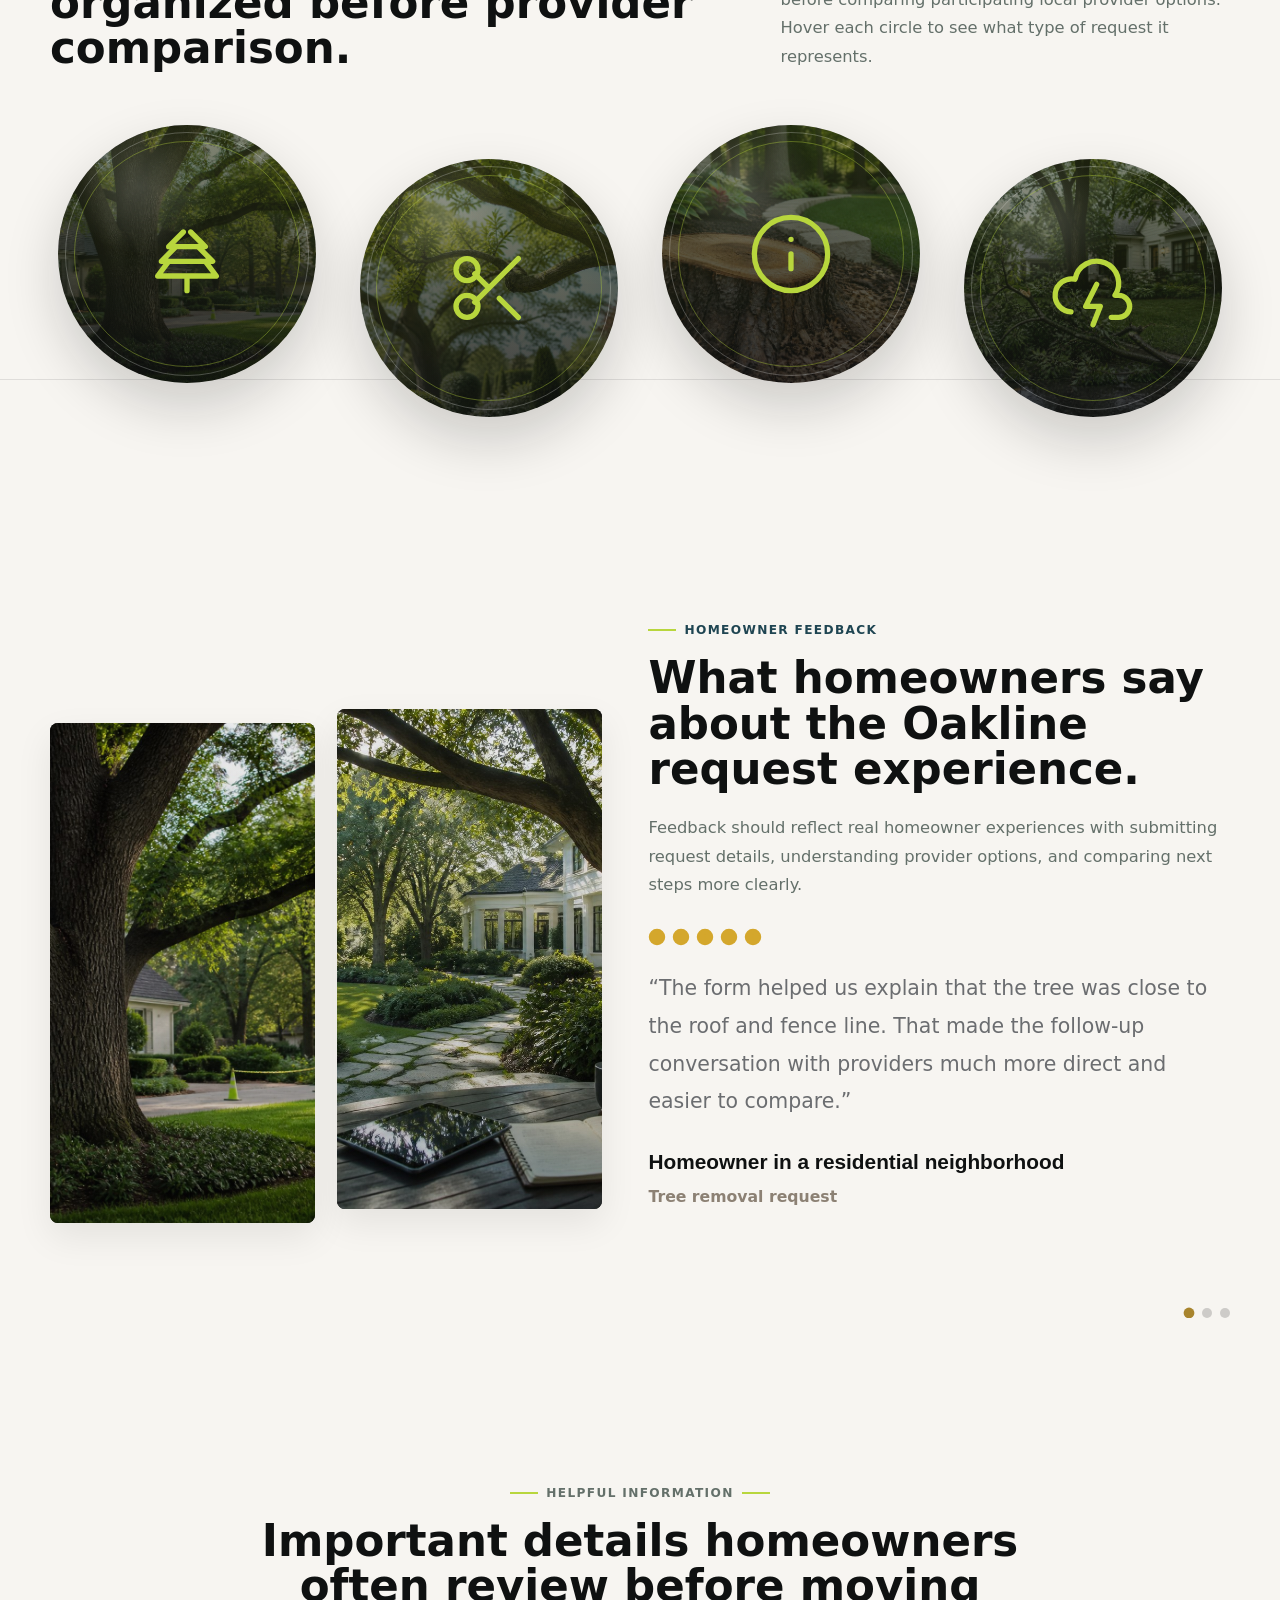
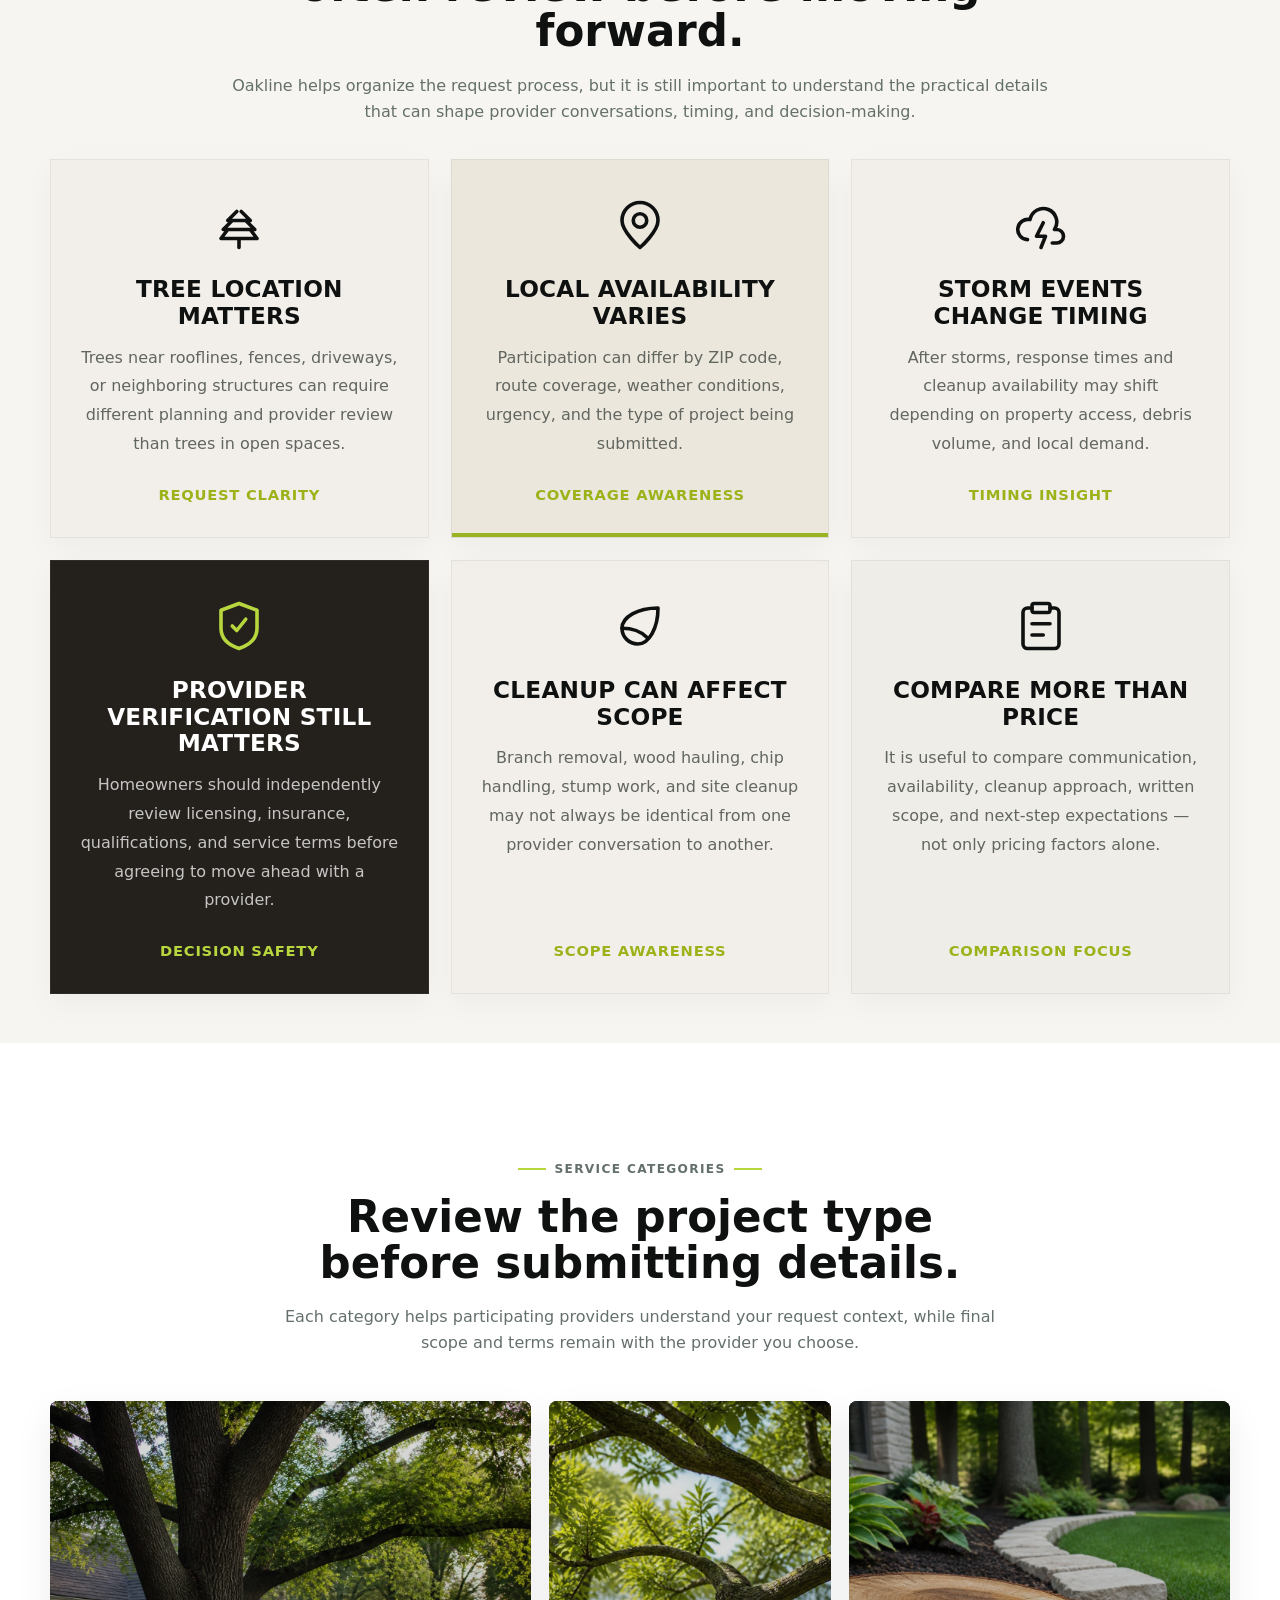
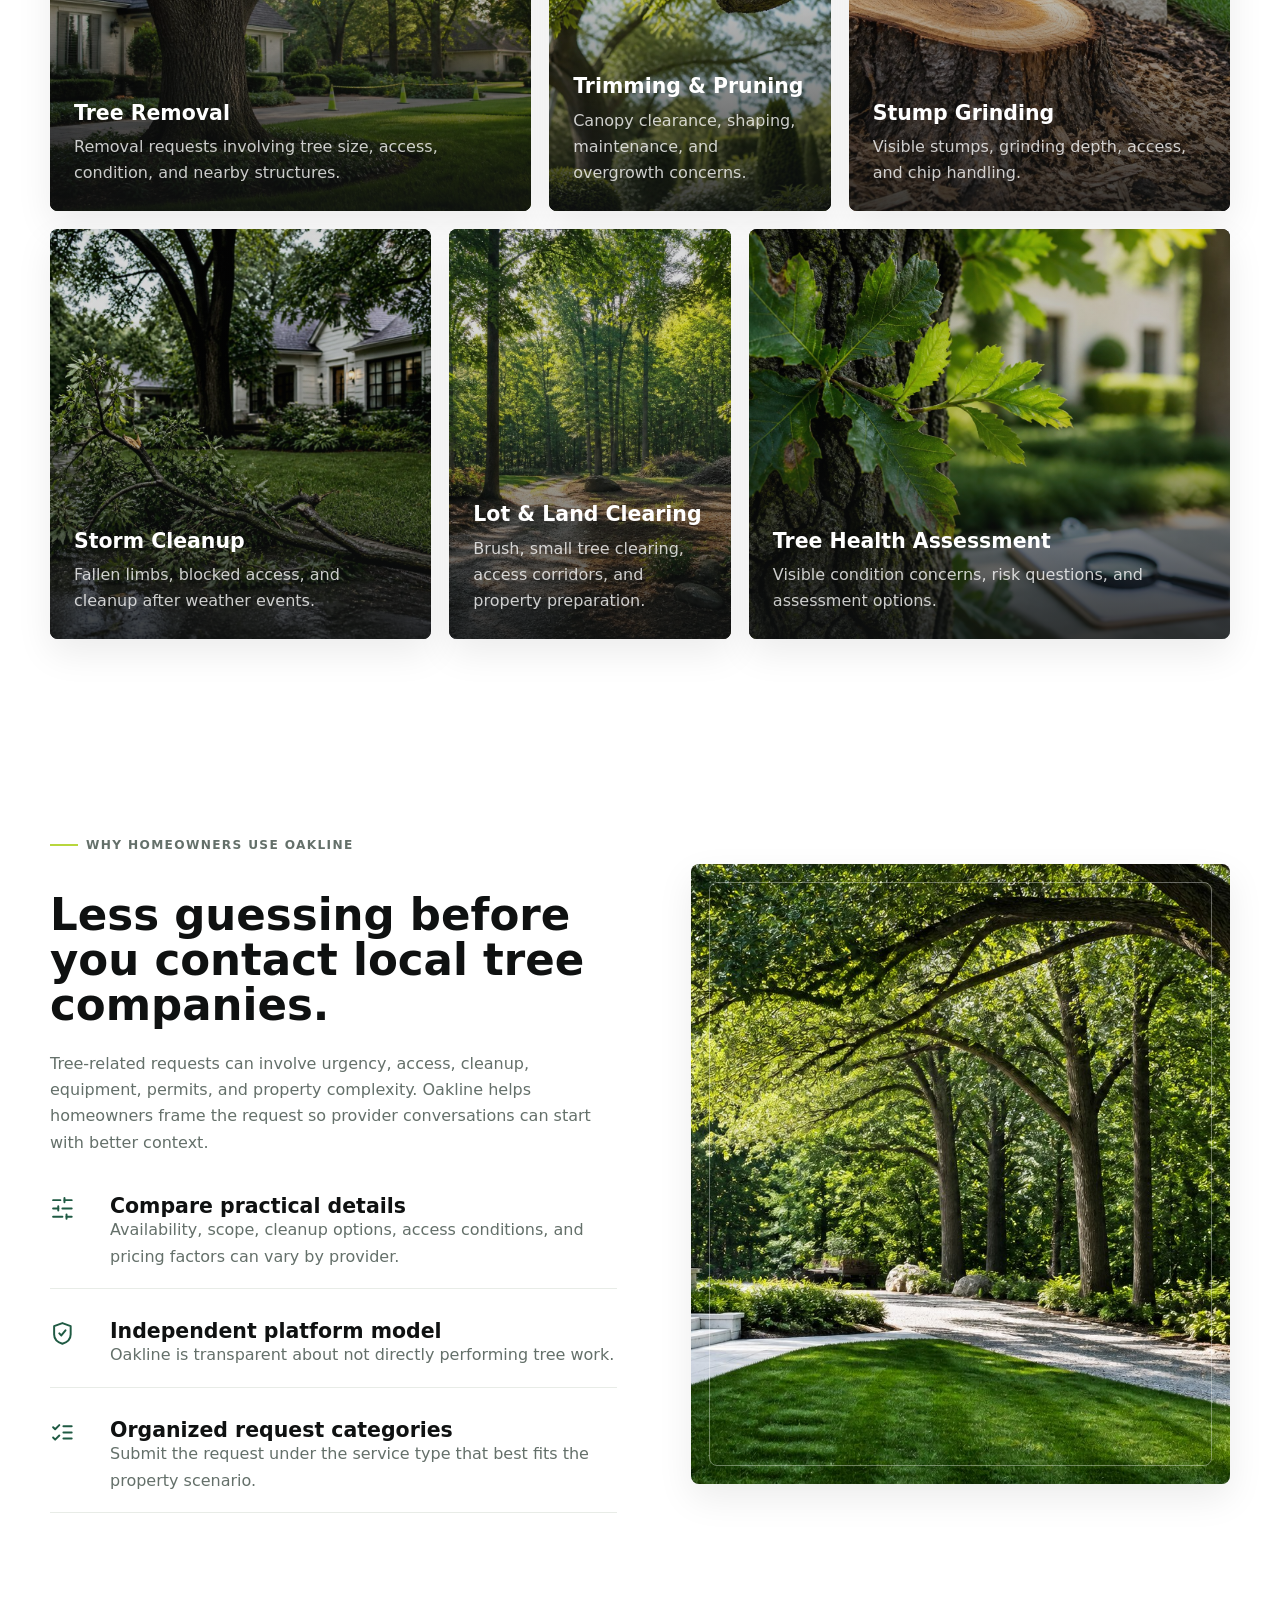
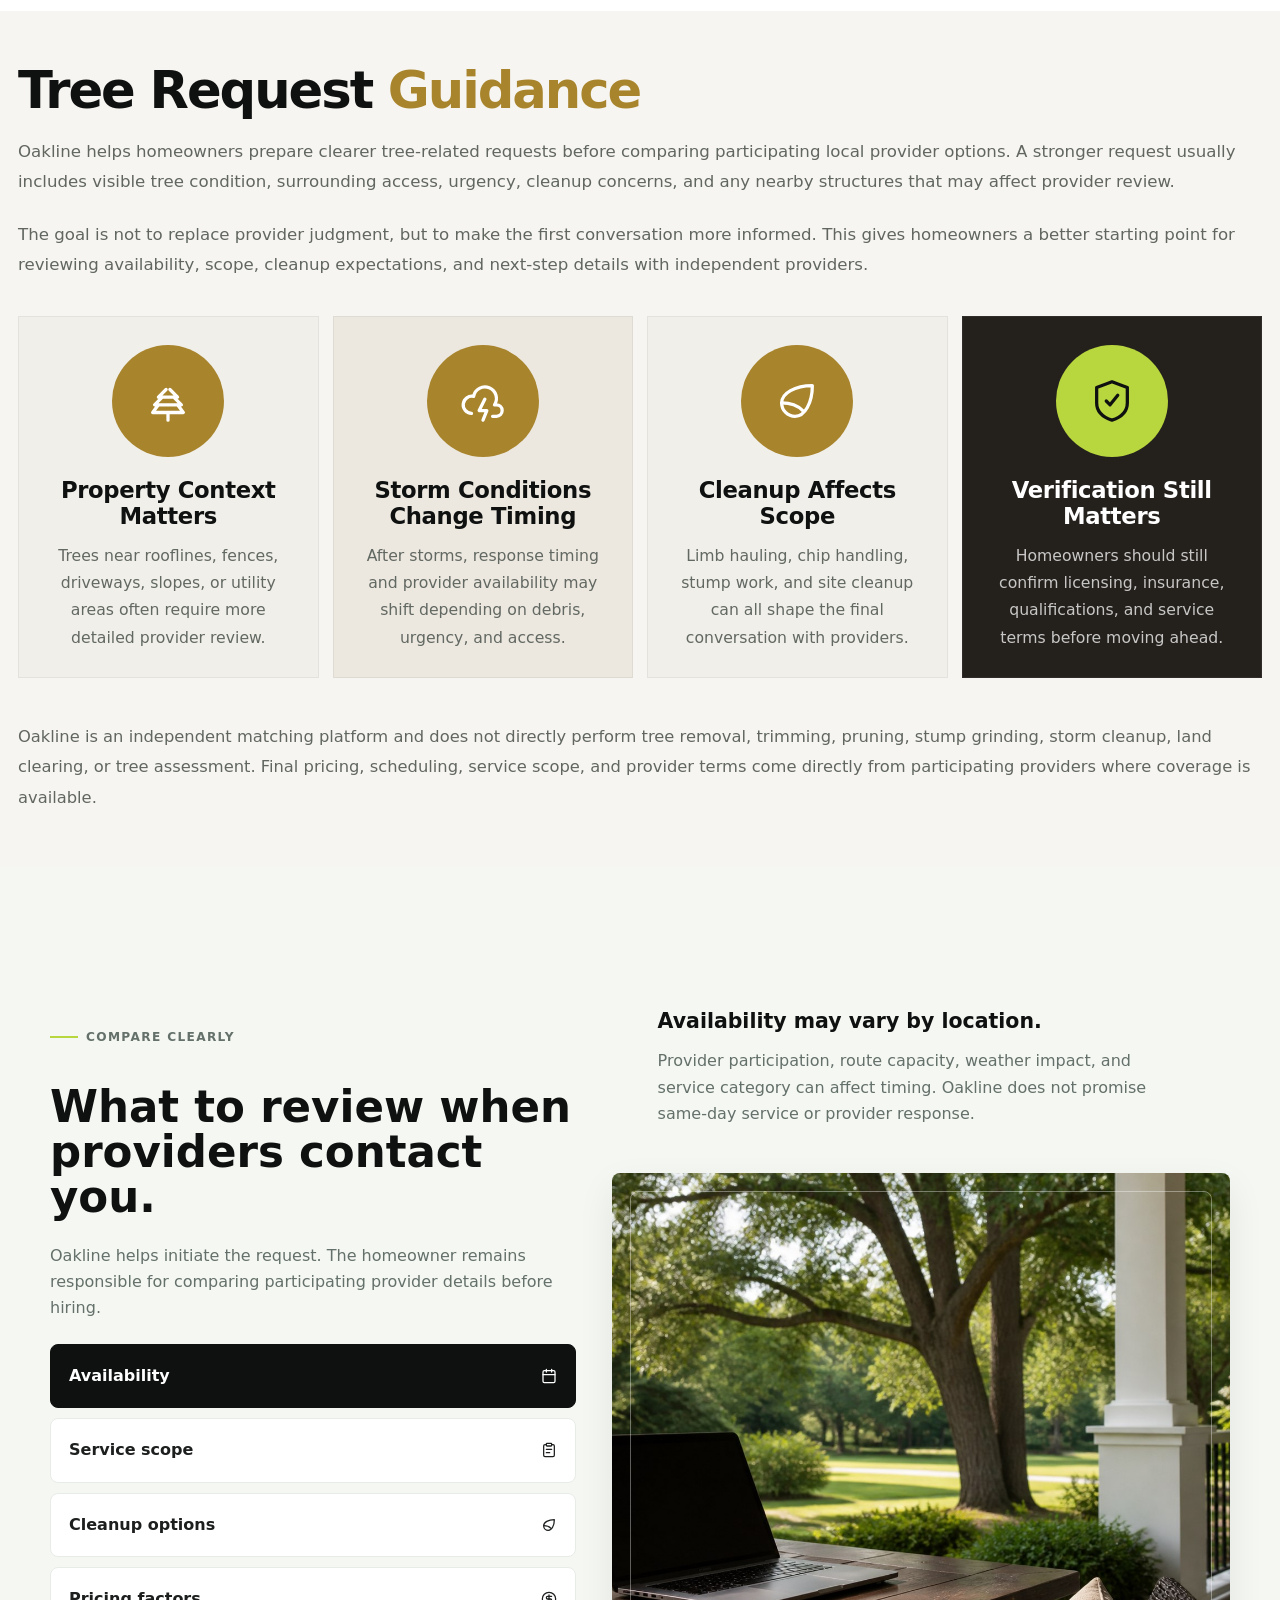
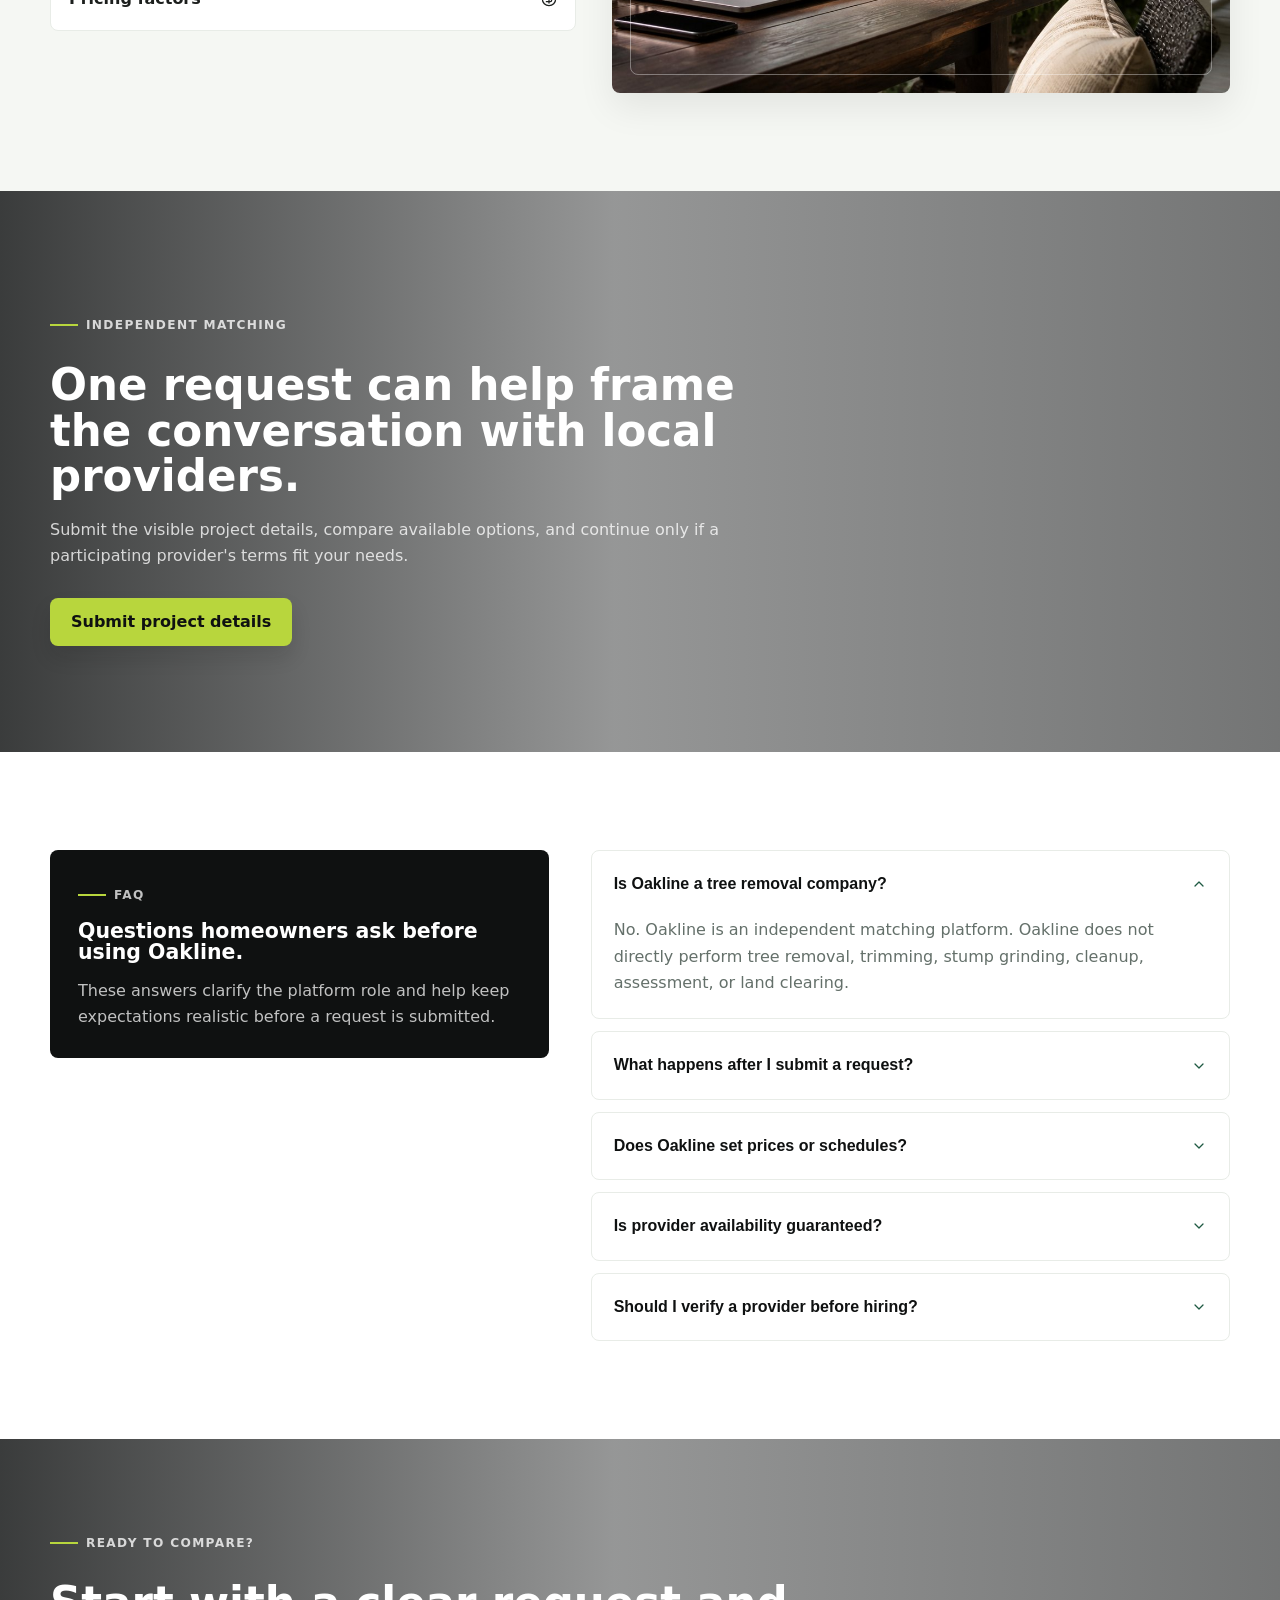
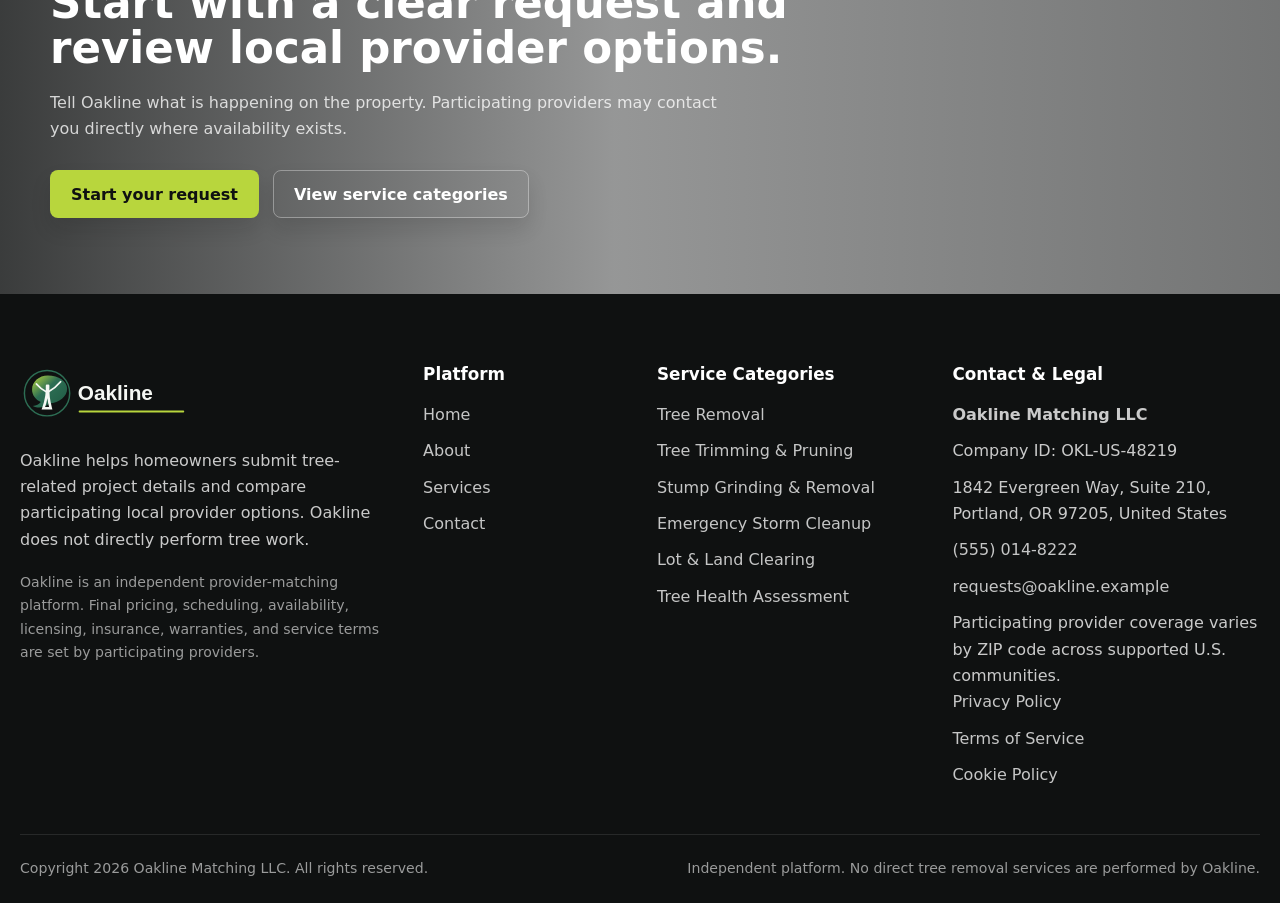
==== commit e9184e64: "+" ====
--- a/index.html
+++ b/index.html
@@ -502,6 +502,77 @@
     </section>
 
 
+    <section class="section oakline-wide-info" aria-labelledby="oakline-wide-info-title">
+      <div class="oakline-wide-shell">
+        <div class="oakline-wide-info__top">
+          <h2 id="oakline-wide-info-title">
+            Tree Request <span>Guidance</span>
+          </h2>
+    
+          <p>
+            Oakline helps homeowners prepare clearer tree-related requests before comparing participating local provider
+            options. A stronger request usually includes visible tree condition, surrounding access, urgency, cleanup
+            concerns, and any nearby structures that may affect provider review.
+          </p>
+    
+          <p>
+            The goal is not to replace provider judgment, but to make the first conversation more informed. This gives
+            homeowners a better starting point for reviewing availability, scope, cleanup expectations, and next-step
+            details with independent providers.
+          </p>
+        </div>
+    
+        <div class="oakline-wide-info__features">
+          <article class="oakline-wide-feature">
+            <div class="oakline-wide-feature__icon">
+              <span data-lucide="tree-pine"></span>
+            </div>
+            <h3>Property Context Matters</h3>
+            <p>
+              Trees near rooflines, fences, driveways, slopes, or utility areas often require more detailed provider review.
+            </p>
+          </article>
+    
+          <article class="oakline-wide-feature oakline-wide-feature--accent">
+            <div class="oakline-wide-feature__icon">
+              <span data-lucide="cloud-lightning"></span>
+            </div>
+            <h3>Storm Conditions Change Timing</h3>
+            <p>
+              After storms, response timing and provider availability may shift depending on debris, urgency, and access.
+            </p>
+          </article>
+    
+          <article class="oakline-wide-feature">
+            <div class="oakline-wide-feature__icon">
+              <span data-lucide="leaf"></span>
+            </div>
+            <h3>Cleanup Affects Scope</h3>
+            <p>
+              Limb hauling, chip handling, stump work, and site cleanup can all shape the final conversation with providers.
+            </p>
+          </article>
+    
+          <article class="oakline-wide-feature oakline-wide-feature--dark">
+            <div class="oakline-wide-feature__icon">
+              <span data-lucide="shield-check"></span>
+            </div>
+            <h3>Verification Still Matters</h3>
+            <p>
+              Homeowners should still confirm licensing, insurance, qualifications, and service terms before moving ahead.
+            </p>
+          </article>
+        </div>
+    
+        <div class="oakline-wide-info__bottom">
+          <p>
+            Oakline is an independent matching platform and does not directly perform tree removal, trimming, pruning,
+            stump grinding, storm cleanup, land clearing, or tree assessment. Final pricing, scheduling, service scope,
+            and provider terms come directly from participating providers where coverage is available.
+          </p>
+        </div>
+      </div>
+    </section>
 
     <section class="section section-soft" aria-labelledby="review-options">
       <div class="container review-panel" data-tab-group>
--- a/assets/css/home.css
+++ b/assets/css/home.css
@@ -785,4 +785,269 @@
   .oakline-info-card p {
     font-size: 0.96rem;
   }
+}
+
+.oakline-info-grid {
+  background: #f7f5f1;
+  padding-top: 49px;
+  padding-bottom: 49px;
+}
+
+.oakline-info-grid-heading {
+  max-width: 980px;
+  margin-bottom: 34px;
+}
+
+.oakline-info-grid-heading h2 {
+  max-width: 900px;
+  margin-left: auto;
+  margin-right: auto;
+}
+
+.oakline-info-grid-heading p:last-child {
+  max-width: 820px;
+  margin-left: auto;
+  margin-right: auto;
+}
+
+@media (max-width: 700px) {
+  .oakline-info-grid {
+    padding-top: 42px;
+    padding-bottom: 42px;
+  }
+
+  .oakline-info-grid-heading {
+    margin-bottom: 28px;
+  }
+}
+
+.oakline-wide-info {
+  background: #f7f5f1;
+  padding-top: 54px;
+  padding-bottom: 54px;
+}
+
+.oakline-wide-shell {
+  width: min(1380px, calc(100% - 36px));
+  margin: 0 auto;
+}
+
+.oakline-wide-info__top {
+  margin-bottom: 36px;
+}
+
+.oakline-wide-info__top h2 {
+  margin-bottom: 22px;
+  color: var(--black);
+  font-size: clamp(2.2rem, 4vw, 4.2rem);
+  line-height: 0.98;
+  letter-spacing: -0.04em;
+  max-width: 980px;
+}
+
+.oakline-wide-info__top h2 span {
+  color: #a8842d;
+}
+
+.oakline-wide-info__top p {
+  max-width: 1280px;
+  color: #616760;
+  font-size: 1.04rem;
+  line-height: 1.82;
+}
+
+.oakline-wide-info__top p+p {
+  margin-top: 22px;
+}
+
+.oakline-wide-info__features {
+  display: grid;
+  grid-template-columns: repeat(4, 1fr);
+  gap: 14px;
+  margin-bottom: 34px;
+}
+
+.oakline-wide-feature {
+  position: relative;
+  min-height: 232px;
+  padding: 28px 24px 26px;
+  background: #f1efea;
+  border: 1px solid rgba(15, 17, 17, 0.06);
+  display: flex;
+  flex-direction: column;
+  align-items: center;
+  text-align: center;
+  transition: transform 0.28s ease, box-shadow 0.28s ease, border-color 0.28s ease, background 0.28s ease;
+}
+
+.oakline-wide-feature::after {
+  content: "";
+  position: absolute;
+  left: 24px;
+  right: 24px;
+  bottom: 0;
+  height: 2px;
+  background: #a8842d;
+  transform: scaleX(0);
+  transform-origin: center;
+  transition: transform 0.28s ease;
+}
+
+.oakline-wide-feature:hover {
+  transform: translateY(-5px);
+  box-shadow: 0 16px 34px rgba(15, 17, 17, 0.07);
+  border-color: rgba(168, 132, 45, 0.25);
+}
+
+.oakline-wide-feature:hover::after {
+  transform: scaleX(1);
+}
+
+.oakline-wide-feature--accent {
+  background: #ece8df;
+}
+
+.oakline-wide-feature--dark {
+  background: #24211d;
+  border-color: rgba(255, 255, 255, 0.05);
+}
+
+.oakline-wide-feature__icon {
+  width: 112px;
+  height: 112px;
+  margin-bottom: 20px;
+  border-radius: 50%;
+  display: grid;
+  place-items: center;
+  background: #a8842d;
+  transition: transform 0.28s ease, background 0.28s ease;
+}
+
+.oakline-wide-feature:hover .oakline-wide-feature__icon {
+  transform: scale(1.06);
+}
+
+.oakline-wide-feature__icon .icon {
+  width: 46px;
+  height: 46px;
+  color: var(--white);
+  stroke-width: 1.7;
+}
+
+.oakline-wide-feature h3 {
+  position: relative;
+  display: inline-block;
+  margin-bottom: 12px;
+  color: var(--black);
+  font-size: 1.42rem;
+  line-height: 1.15;
+  letter-spacing: -0.015em;
+}
+
+.oakline-wide-feature h3::after {
+  content: "";
+  position: absolute;
+  left: 0;
+  bottom: -6px;
+  width: 100%;
+  height: 2px;
+  background: #a8842d;
+  transform: scaleX(0);
+  transform-origin: left;
+  transition: transform 0.28s ease;
+}
+
+.oakline-wide-feature:hover h3::after {
+  transform: scaleX(1);
+}
+
+.oakline-wide-feature p {
+  color: #626862;
+  line-height: 1.75;
+  font-size: 0.98rem;
+  max-width: 290px;
+}
+
+.oakline-wide-feature--dark h3 {
+  color: var(--white);
+}
+
+.oakline-wide-feature--dark p {
+  color: rgba(255, 255, 255, 0.75);
+}
+
+.oakline-wide-feature--dark .oakline-wide-feature__icon {
+  background: var(--lime);
+}
+
+.oakline-wide-feature--dark .oakline-wide-feature__icon .icon {
+  color: var(--black);
+}
+
+.oakline-wide-feature--dark h3::after,
+.oakline-wide-feature--dark::after {
+  background: var(--lime);
+}
+
+.oakline-wide-info__bottom {
+  padding-top: 10px;
+}
+
+.oakline-wide-info__bottom p {
+  max-width: 1320px;
+  color: #616760;
+  font-size: 1.02rem;
+  line-height: 1.85;
+}
+
+@media (max-width: 1100px) {
+  .oakline-wide-info__features {
+    grid-template-columns: repeat(2, 1fr);
+  }
+}
+
+@media (max-width: 700px) {
+  .oakline-wide-info {
+    padding-top: 42px;
+    padding-bottom: 42px;
+  }
+
+  .oakline-wide-shell {
+    width: calc(100% - 24px);
+  }
+
+  .oakline-wide-info__top {
+    margin-bottom: 28px;
+  }
+
+  .oakline-wide-info__features {
+    grid-template-columns: 1fr;
+    gap: 12px;
+    margin-bottom: 26px;
+  }
+
+  .oakline-wide-feature {
+    min-height: auto;
+    padding: 24px 20px 22px;
+  }
+
+  .oakline-wide-feature__icon {
+    width: 92px;
+    height: 92px;
+  }
+
+  .oakline-wide-feature__icon .icon {
+    width: 38px;
+    height: 38px;
+  }
+
+  .oakline-wide-feature h3 {
+    font-size: 1.2rem;
+  }
+
+  .oakline-wide-feature p,
+  .oakline-wide-info__bottom p,
+  .oakline-wide-info__top p {
+    font-size: 0.96rem;
+  }
 }
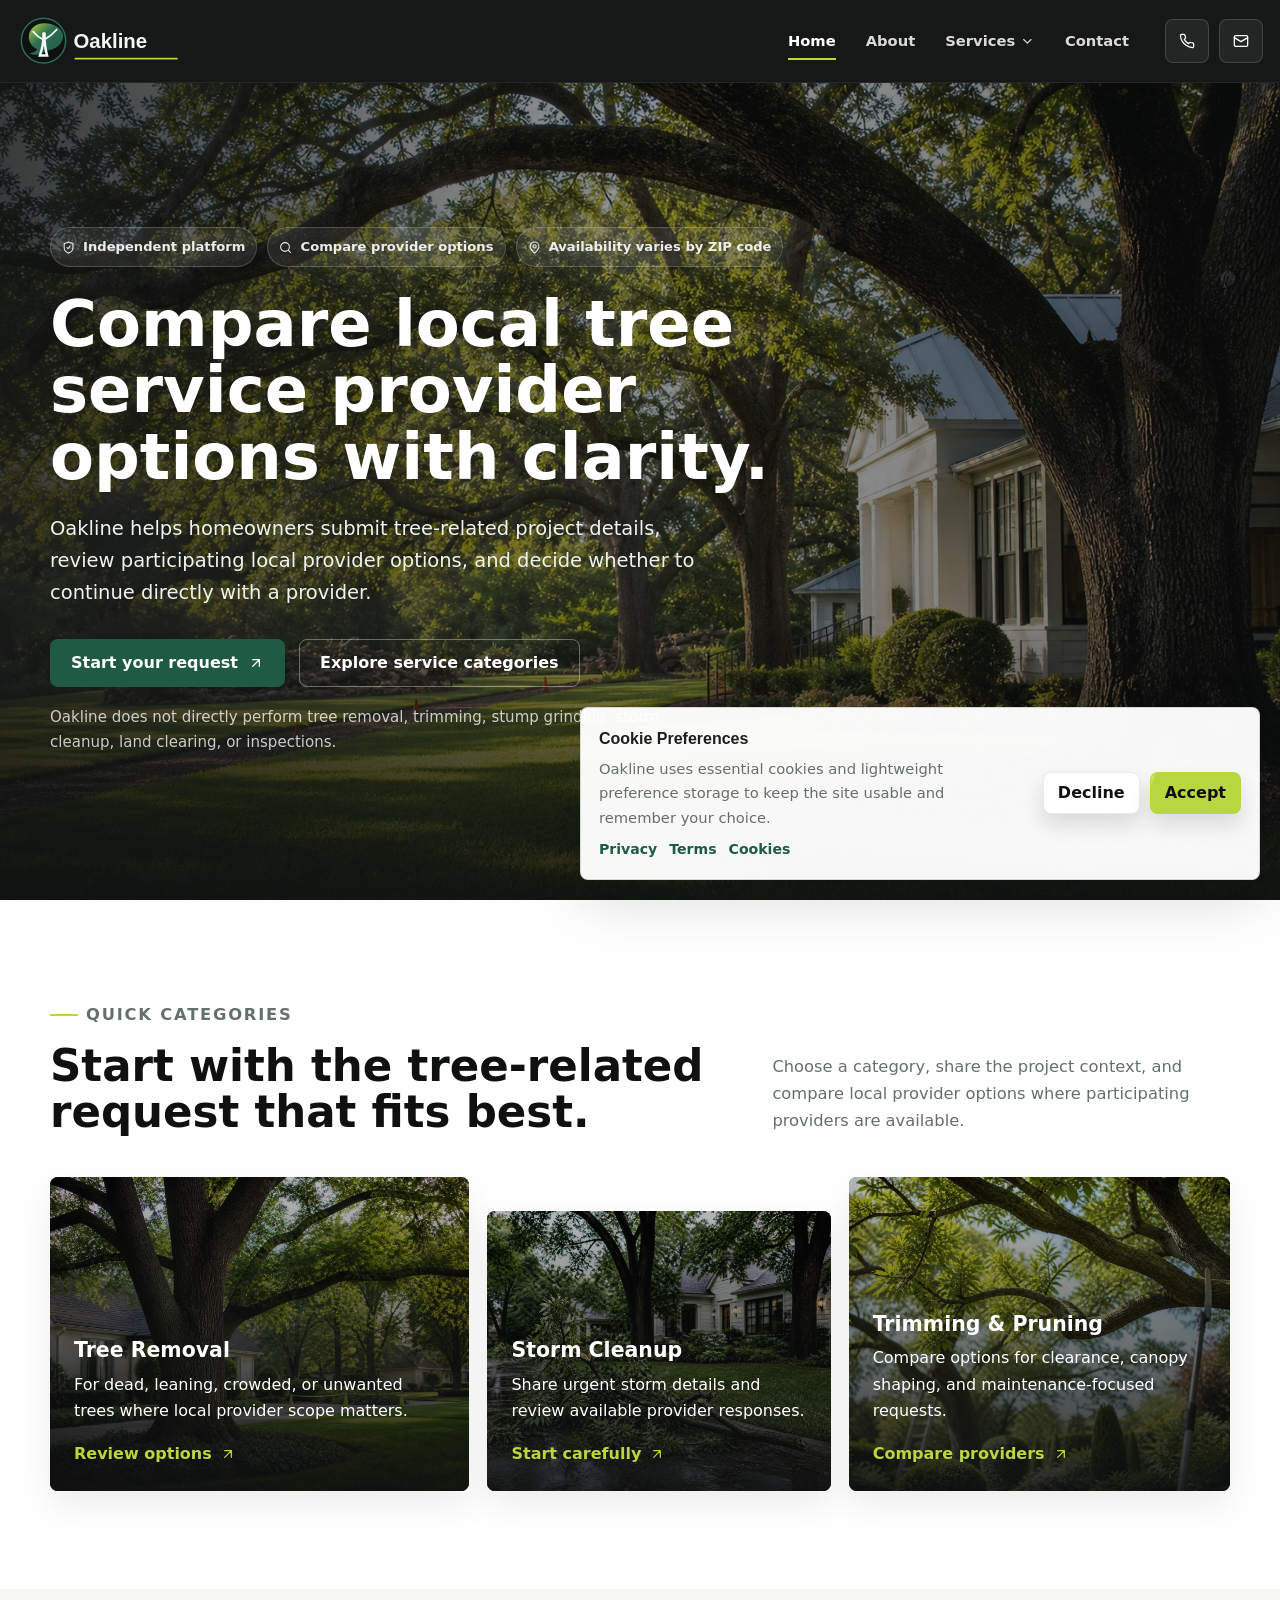
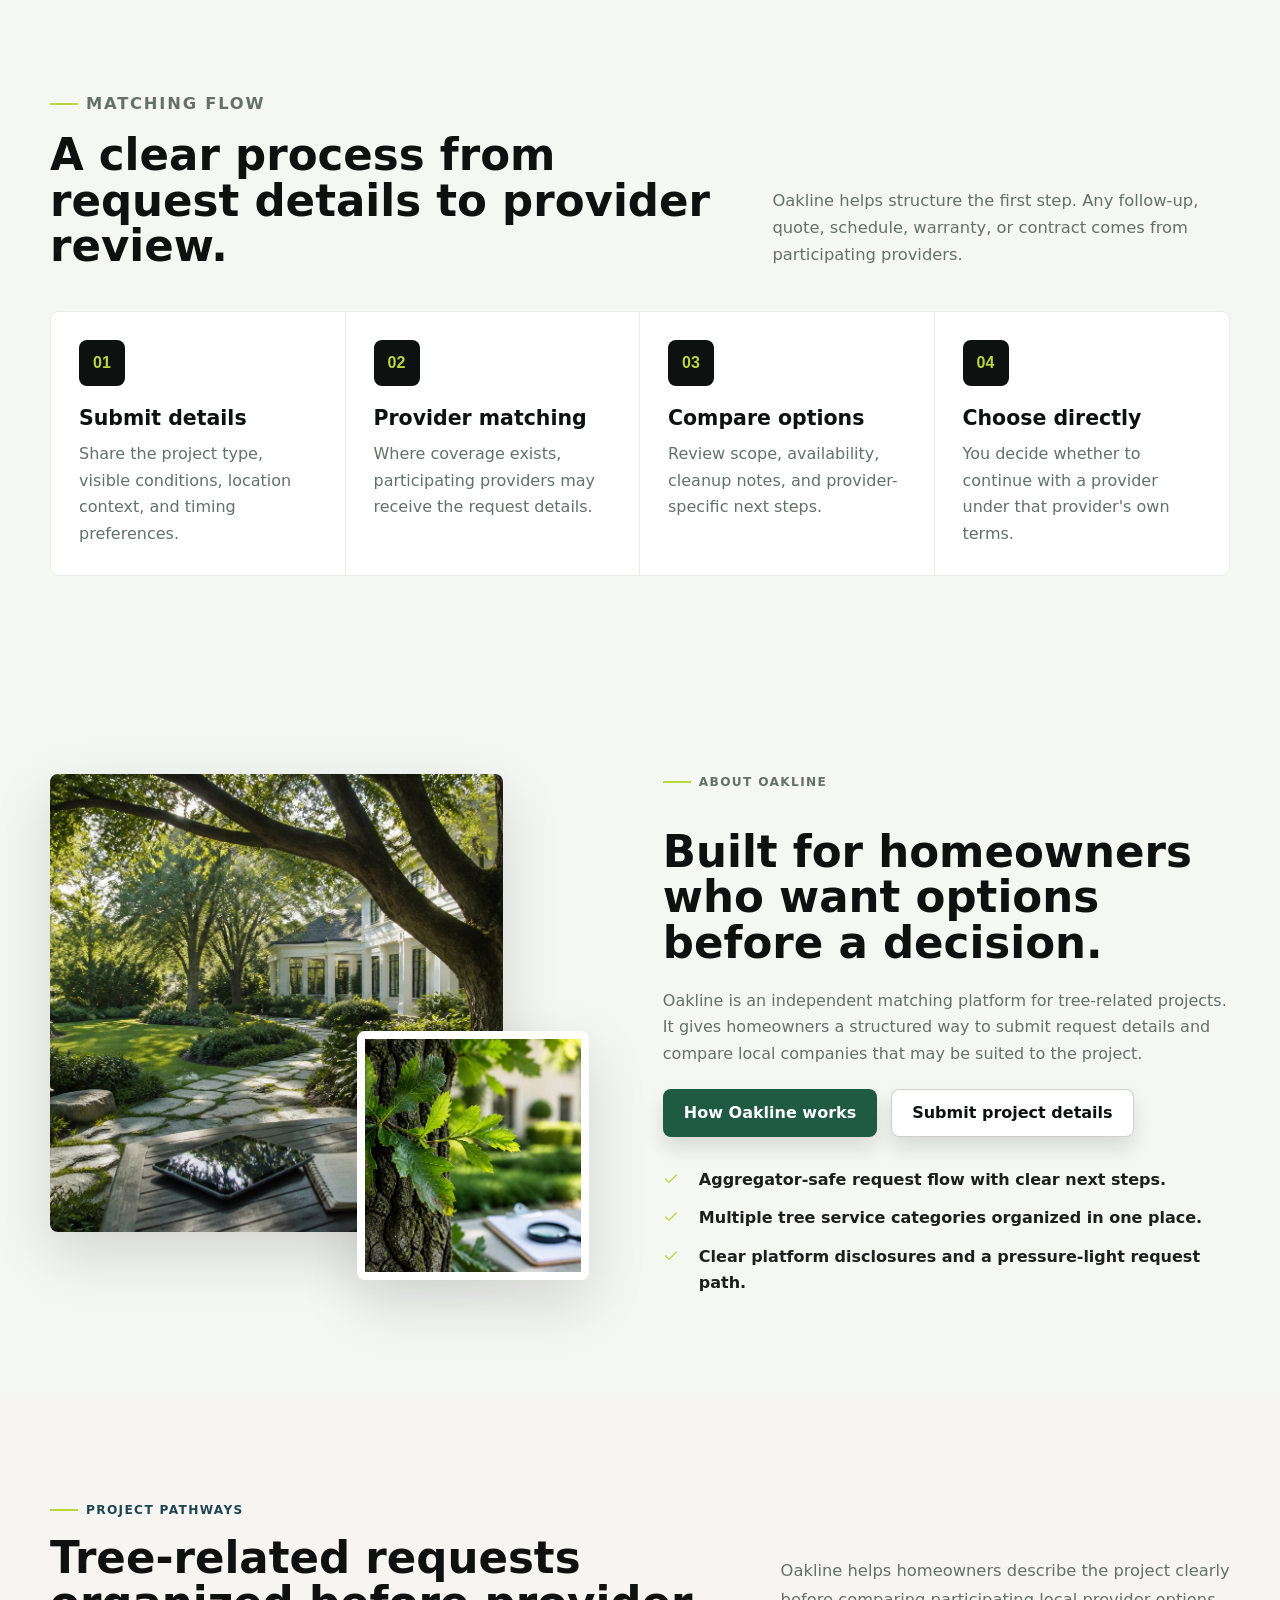
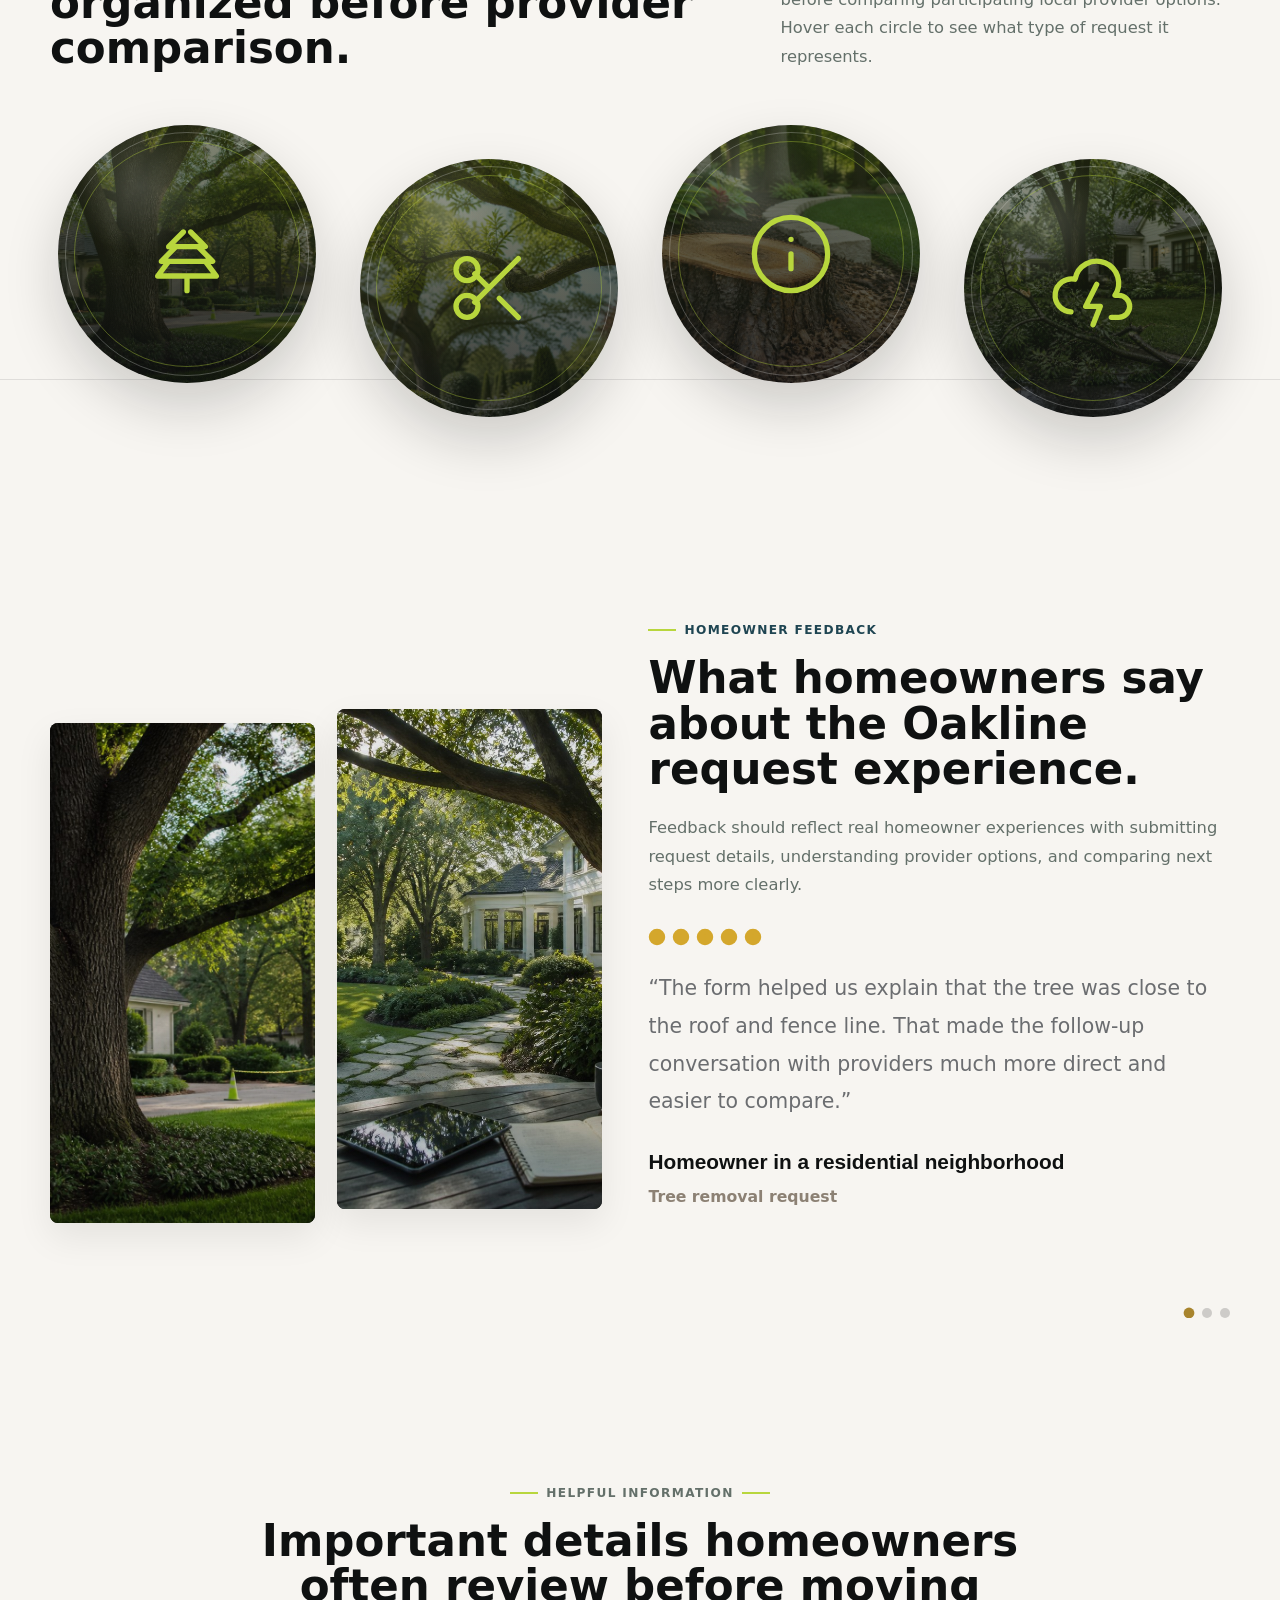
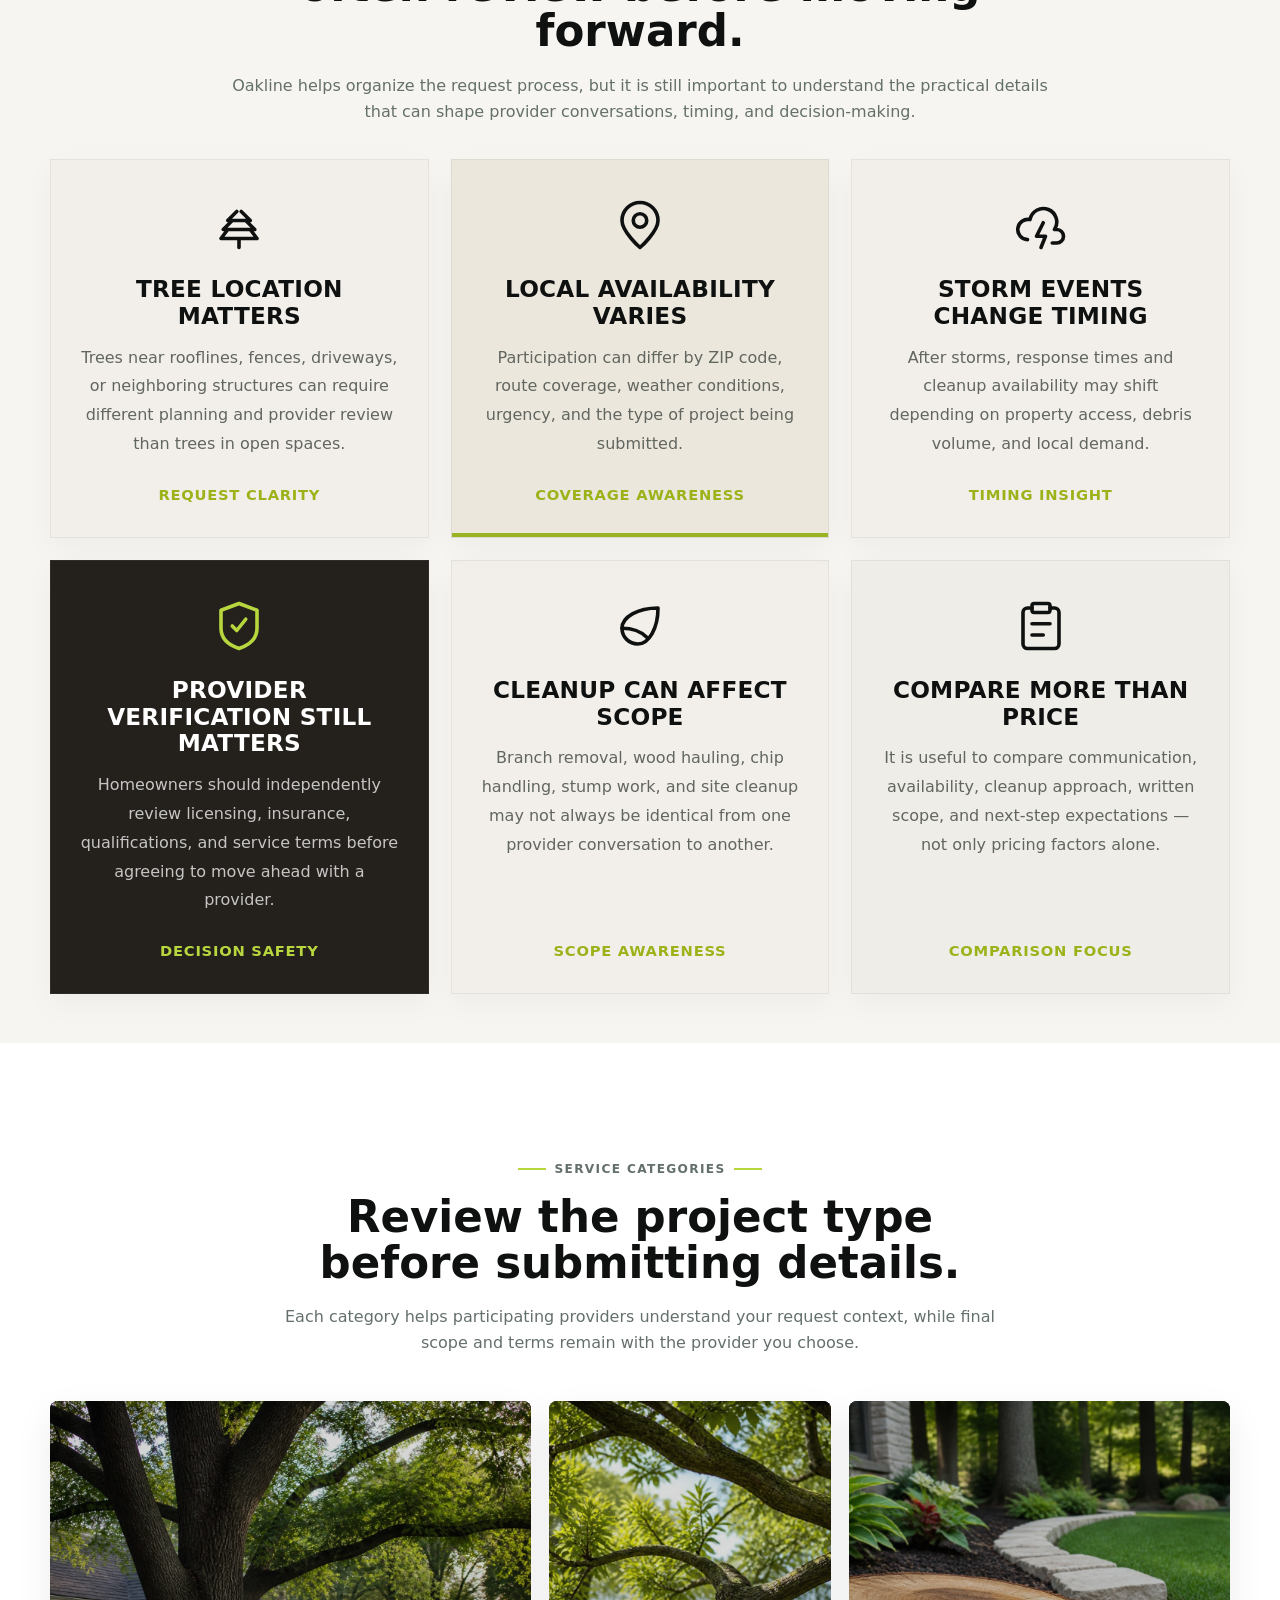
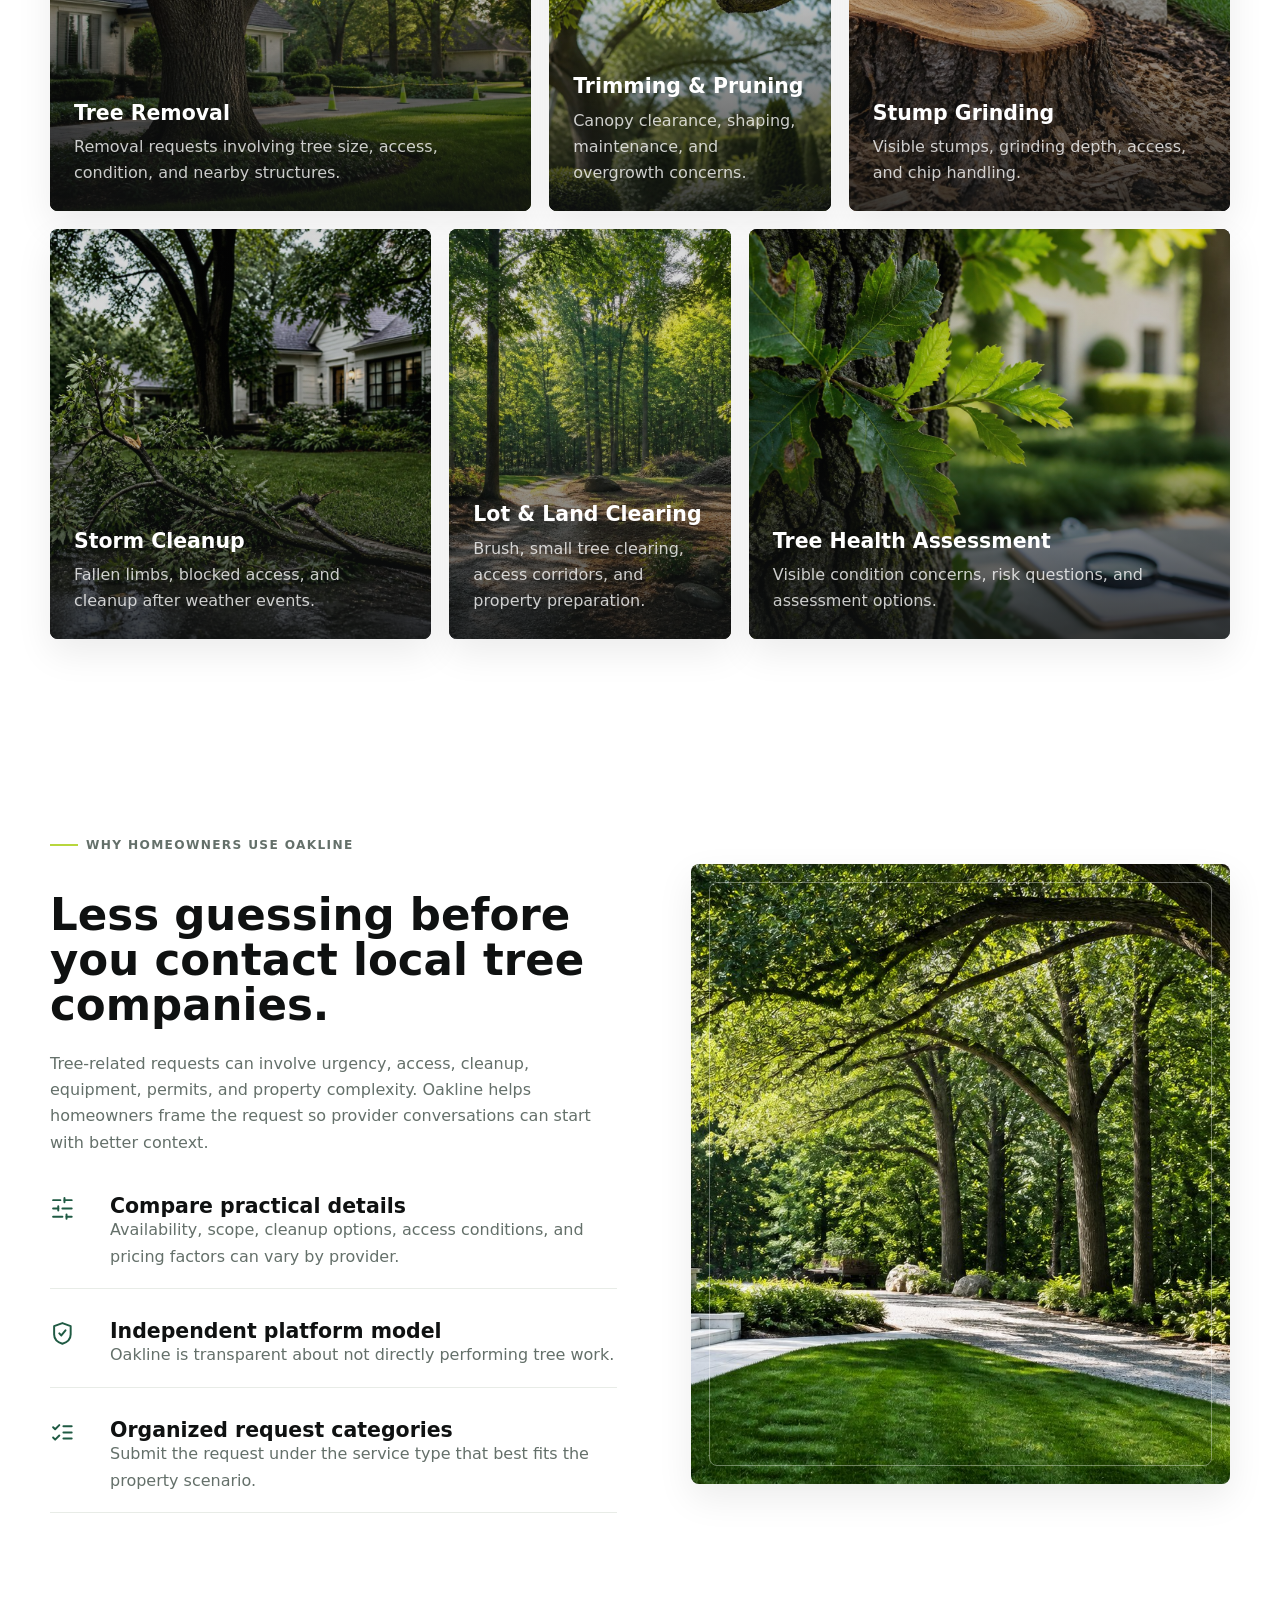
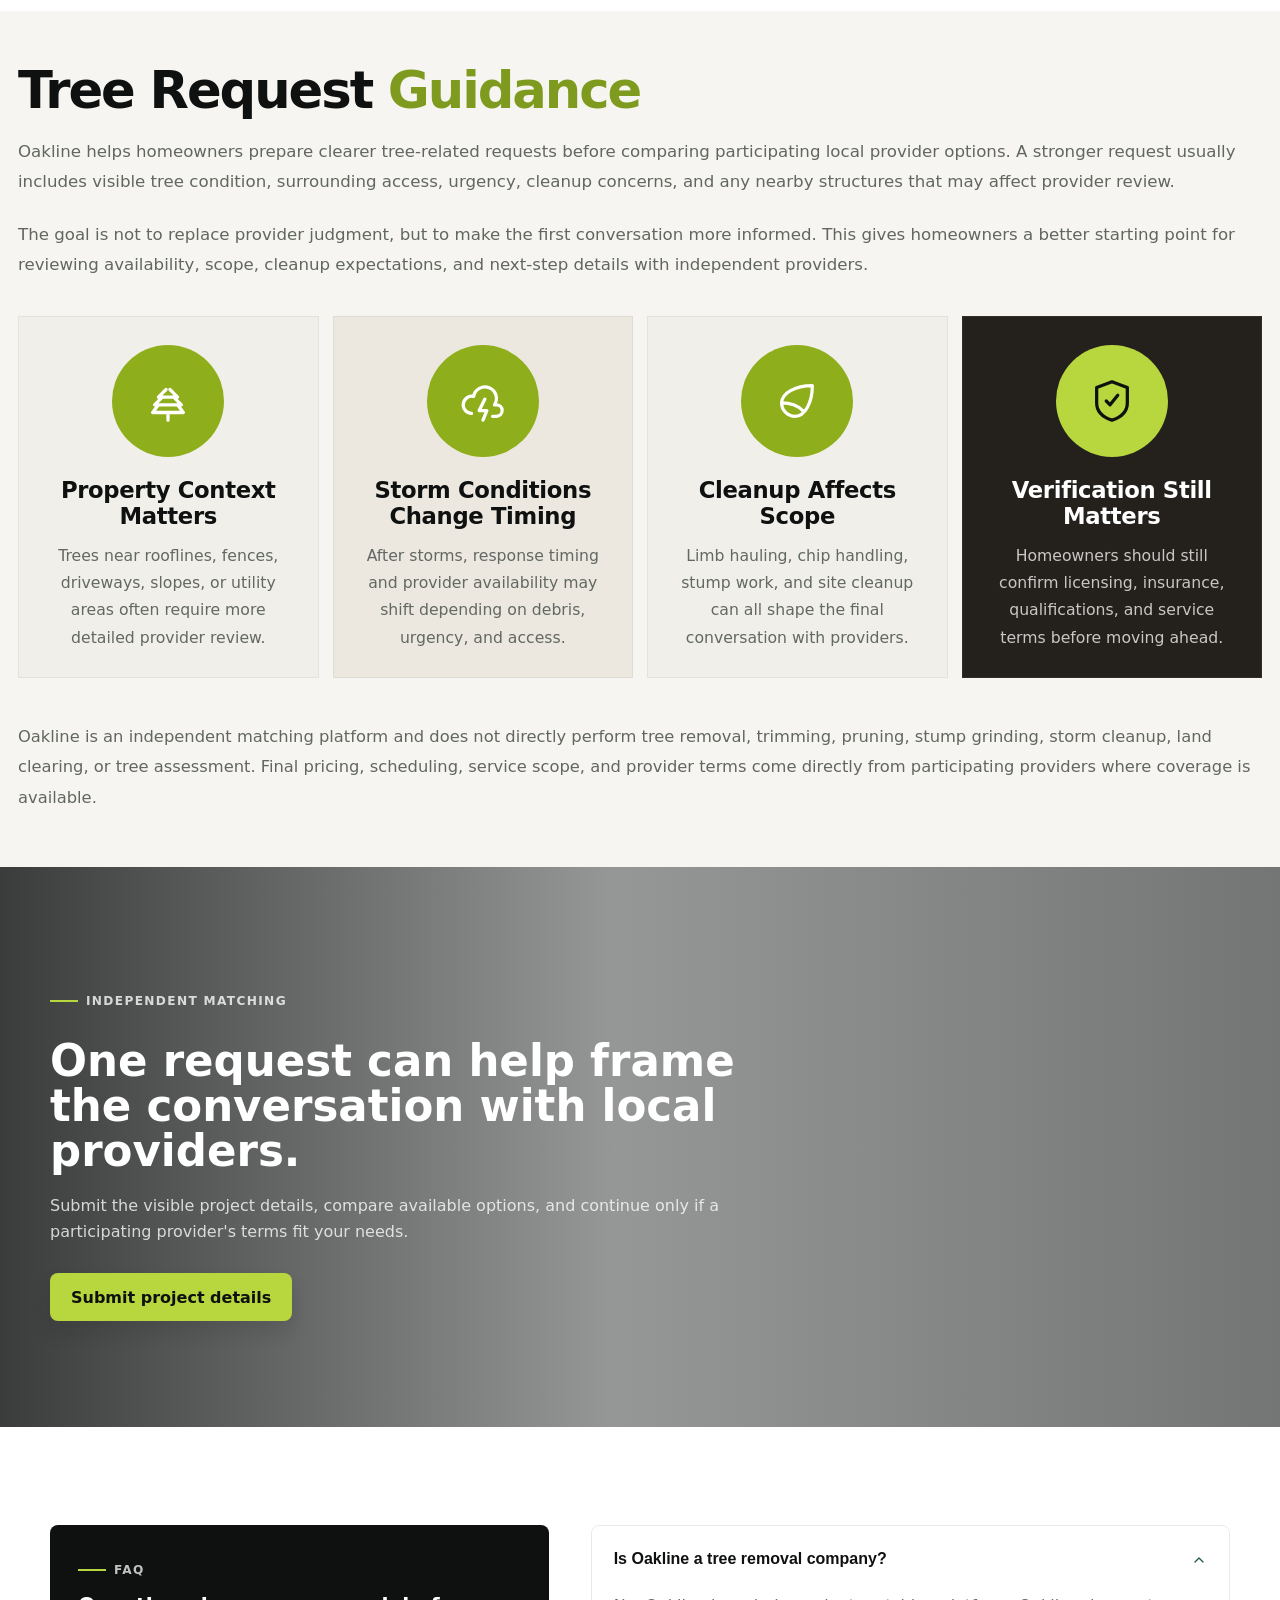
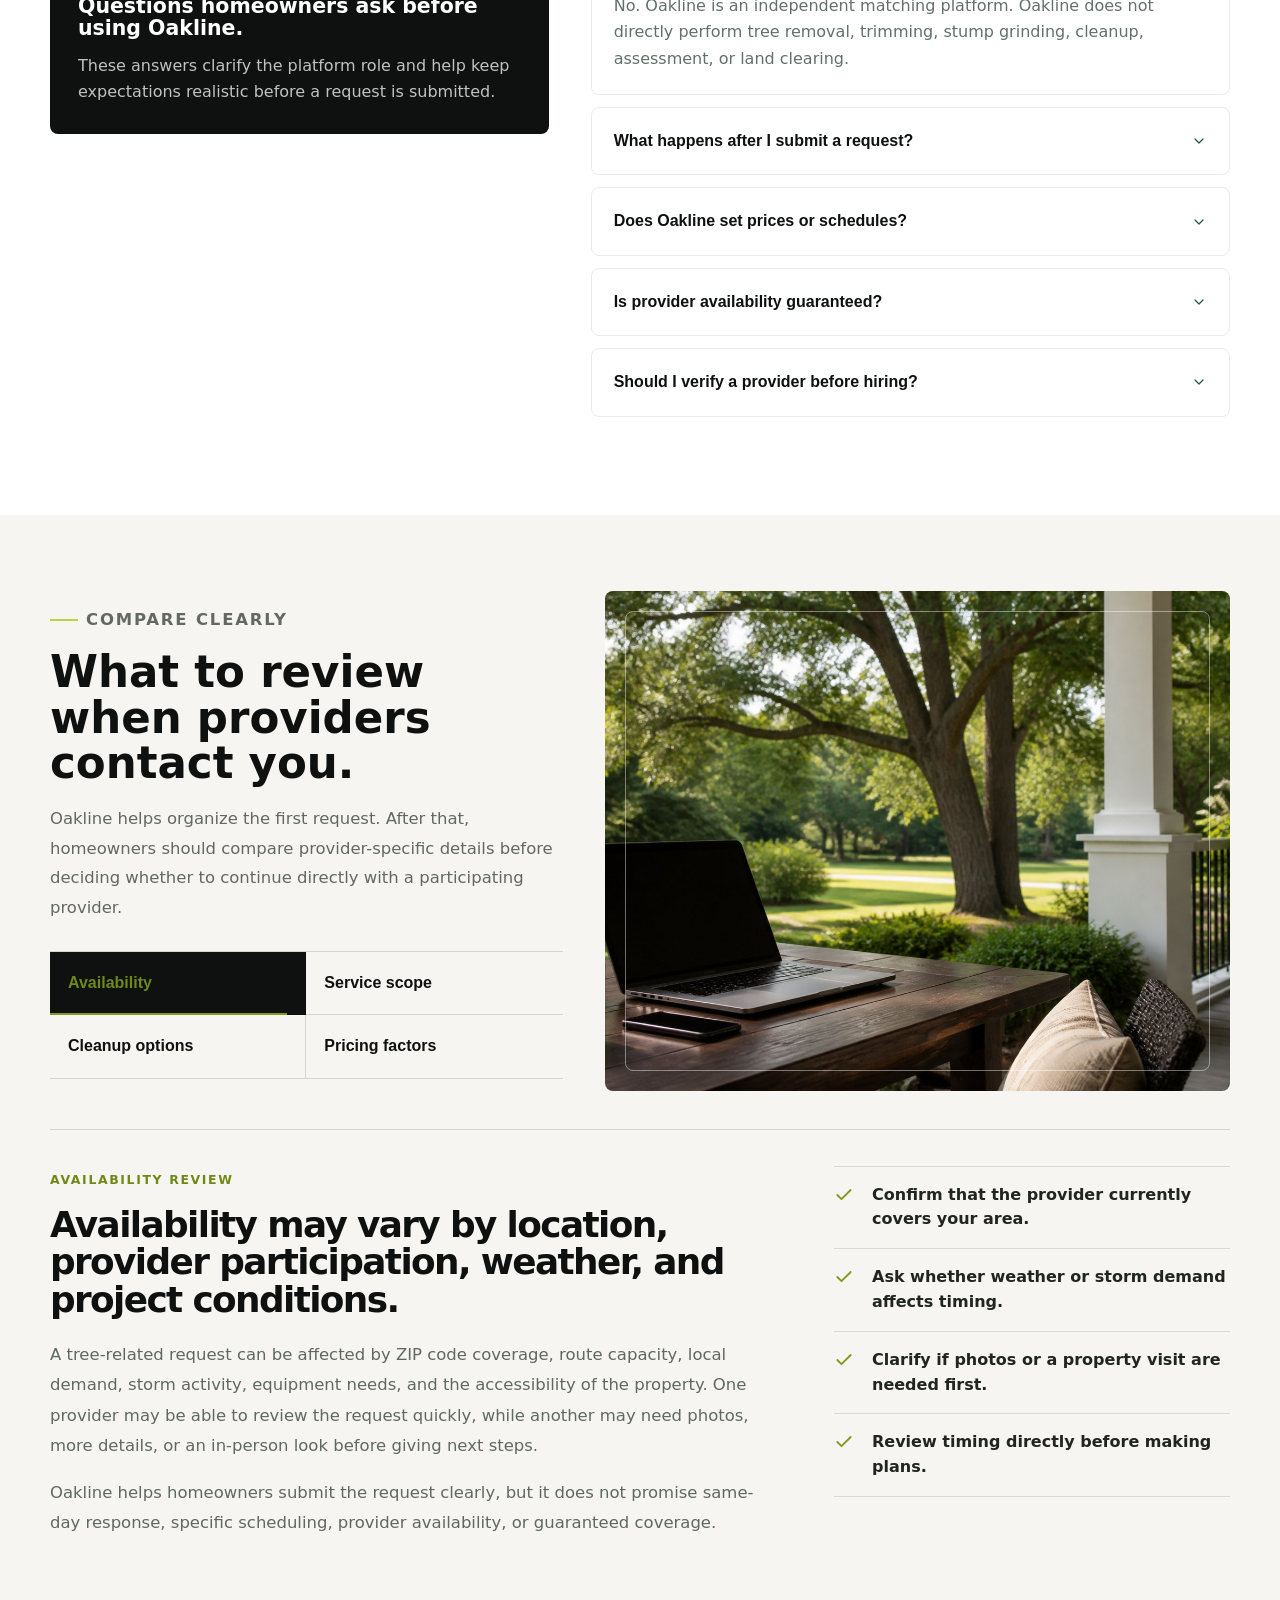
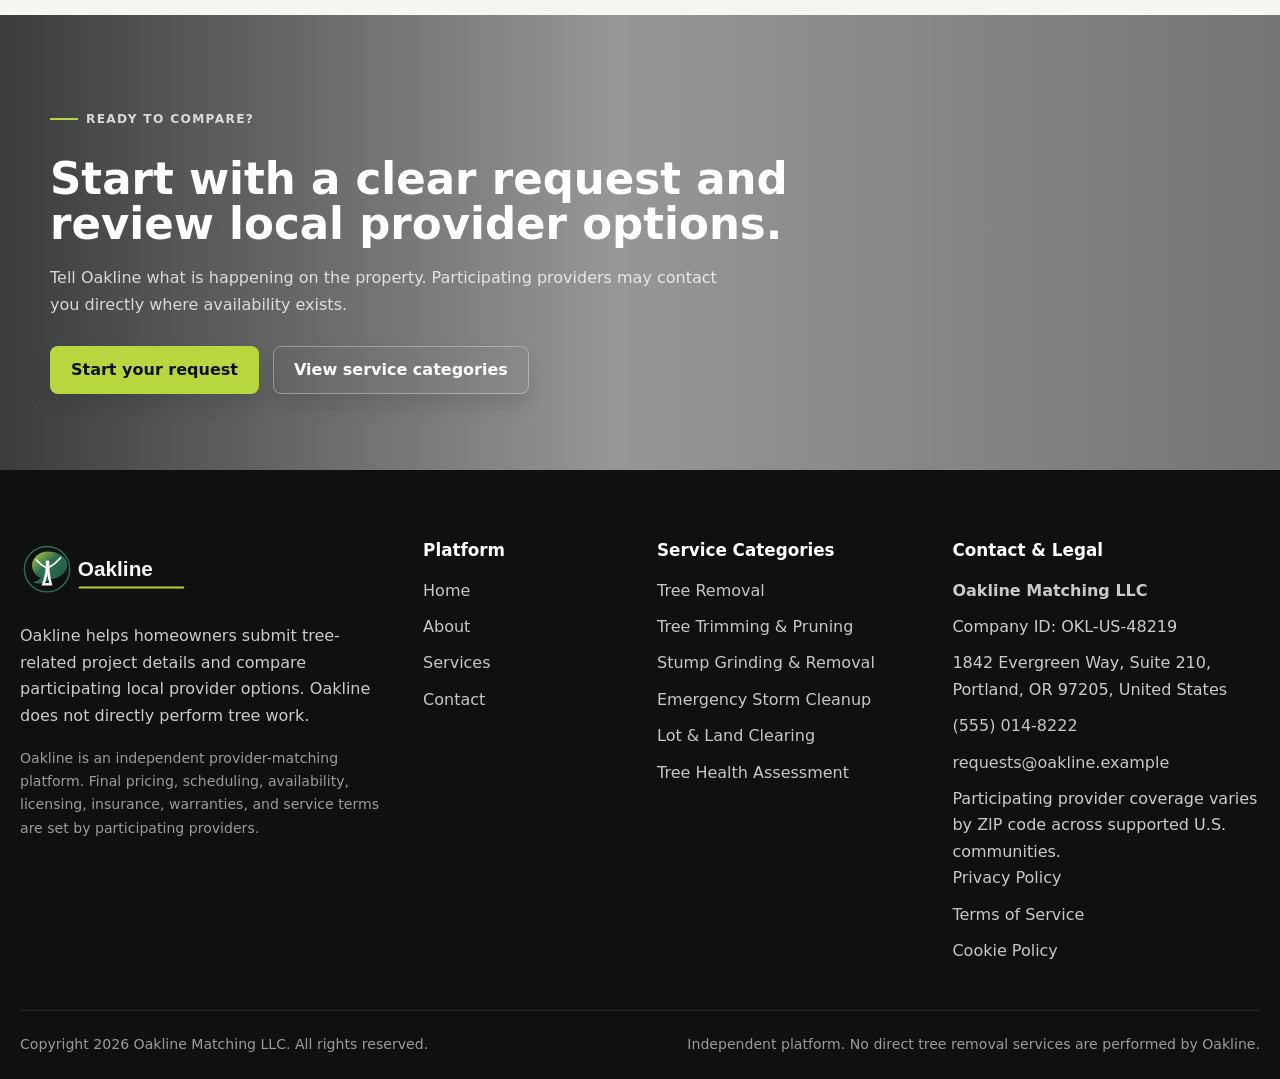
==== commit fc4e3159: "+" ====
--- a/index.html
+++ b/index.html
@@ -41,11 +41,6 @@
           <p class="clarifier">Oakline does not directly perform tree removal, trimming, stump grinding, storm cleanup,
             land clearing, or inspections.</p>
         </div>
-        <aside class="hero-panel" data-aos="fade-left" aria-label="Platform clarification">
-          <strong>Transparent matching, not a direct service claim.</strong>
-          <p>Final pricing, schedules, warranties, licensing, insurance, and service terms come from independent
-            participating providers.</p>
-        </aside>
       </div>
     </section>
 
@@ -501,7 +496,6 @@
       </div>
     </section>
 
-
     <section class="section oakline-wide-info" aria-labelledby="oakline-wide-info-title">
       <div class="oakline-wide-shell">
         <div class="oakline-wide-info__top">
@@ -570,59 +564,6 @@
             stump grinding, storm cleanup, land clearing, or tree assessment. Final pricing, scheduling, service scope,
             and provider terms come directly from participating providers where coverage is available.
           </p>
-        </div>
-      </div>
-    </section>
-
-    <section class="section section-soft" aria-labelledby="review-options">
-      <div class="container review-panel" data-tab-group>
-        <div class="content-stack" data-aos="fade-right">
-          <p class="eyebrow">Compare clearly</p>
-          <h2 id="review-options">What to review when providers contact you.</h2>
-          <p>Oakline helps initiate the request. The homeowner remains responsible for comparing participating provider
-            details before hiring.</p>
-          <div class="tab-list" role="tablist" aria-label="Provider comparison topics">
-            <button class="tab-button" type="button" data-tab-target="availability">Availability <span
-                data-lucide="calendar"></span></button>
-            <button class="tab-button" type="button" data-tab-target="scope">Service scope <span
-                data-lucide="clipboard-list"></span></button>
-            <button class="tab-button" type="button" data-tab-target="cleanup">Cleanup options <span
-                data-lucide="leaf"></span></button>
-            <button class="tab-button" type="button" data-tab-target="pricing">Pricing factors <span
-                data-lucide="circle-dollar-sign"></span></button>
-          </div>
-        </div>
-        <div data-aos="fade-left">
-          <div class="tab-panel" data-tab-panel="availability">
-            <div class="tab-panel-card">
-              <h3>Availability may vary by location.</h3>
-              <p>Provider participation, route capacity, weather impact, and service category can affect timing. Oakline
-                does not promise same-day service or provider response.</p>
-            </div>
-          </div>
-          <div class="tab-panel" data-tab-panel="scope">
-            <div class="tab-panel-card">
-              <h3>Scope should be provider-specific.</h3>
-              <p>Ask what is included, what is excluded, whether additional site review is needed, and how the provider
-                handles complex access or structures nearby.</p>
-            </div>
-          </div>
-          <div class="tab-panel" data-tab-panel="cleanup">
-            <div class="tab-panel-card">
-              <h3>Cleanup can change the project.</h3>
-              <p>Wood removal, chip handling, stump grinding, limb disposal, and site restoration may be separate
-                details depending on the provider.</p>
-            </div>
-          </div>
-          <div class="tab-panel" data-tab-panel="pricing">
-            <div class="tab-panel-card">
-              <h3>Pricing depends on real conditions.</h3>
-              <p>Tree size, equipment needs, terrain, urgency, permits, cleanup, and local access can influence provider
-                pricing after request review.</p>
-            </div>
-          </div>
-          <div class="image-frame"><img src="assets/images/hero-contact.jpg"
-              alt="Outdoor request planning with tree view" loading="lazy"></div>
         </div>
       </div>
     </section>
@@ -636,6 +577,8 @@
         <a class="btn btn-accent" href="contact.html">Submit project details</a>
       </div>
     </section>
+
+    
 
     <section class="section" aria-labelledby="home-faq-title">
       <div class="container faq-layout">
@@ -690,6 +633,144 @@
         </div>
       </div>
     </section>
+
+        <section class="section section-soft review-clean" aria-labelledby="review-options">
+          <div class="container review-clean__shell" data-tab-group>
+            <div class="review-clean__top">
+              <div class="review-clean__intro" data-aos="fade-right">
+                <p class="eyebrow">Compare clearly</p>
+                <h2 id="review-options">What to review when providers contact you.</h2>
+                <p>
+                  Oakline helps organize the first request. After that, homeowners should compare provider-specific details
+                  before deciding whether to continue directly with a participating provider.
+                </p>
+        
+                <div class="review-clean__tabs" role="tablist" aria-label="Provider comparison topics">
+                  <button class="review-clean__tab tab-button" type="button" data-tab-target="availability">
+                    Availability
+                  </button>
+                  <button class="review-clean__tab tab-button" type="button" data-tab-target="scope">
+                    Service scope
+                  </button>
+                  <button class="review-clean__tab tab-button" type="button" data-tab-target="cleanup">
+                    Cleanup options
+                  </button>
+                  <button class="review-clean__tab tab-button" type="button" data-tab-target="pricing">
+                    Pricing factors
+                  </button>
+                </div>
+              </div>
+        
+              <div class="review-clean__image image-frame" data-aos="fade-left">
+                <img src="assets/images/hero-contact.jpg" alt="Outdoor request planning with tree view" loading="lazy">
+              </div>
+            </div>
+        
+            <div class="review-clean__panels" data-aos="fade-up">
+              <div class="tab-panel" data-tab-panel="availability">
+                <div class="review-clean__text">
+                  <div class="review-clean__main">
+                    <span class="review-clean__label">Availability review</span>
+                    <h3>Availability may vary by location, provider participation, weather, and project conditions.</h3>
+                    <p>
+                      A tree-related request can be affected by ZIP code coverage, route capacity, local demand, storm activity,
+                      equipment needs, and the accessibility of the property. One provider may be able to review the request
+                      quickly, while another may need photos, more details, or an in-person look before giving next steps.
+                    </p>
+                    <p>
+                      Oakline helps homeowners submit the request clearly, but it does not promise same-day response, specific
+                      scheduling, provider availability, or guaranteed coverage.
+                    </p>
+                  </div>
+        
+                  <div class="review-clean__checks">
+                    <div><span data-lucide="check"></span> Confirm that the provider currently covers your area.</div>
+                    <div><span data-lucide="check"></span> Ask whether weather or storm demand affects timing.</div>
+                    <div><span data-lucide="check"></span> Clarify if photos or a property visit are needed first.</div>
+                    <div><span data-lucide="check"></span> Review timing directly before making plans.</div>
+                  </div>
+                </div>
+              </div>
+        
+              <div class="tab-panel" data-tab-panel="scope">
+                <div class="review-clean__text">
+                  <div class="review-clean__main">
+                    <span class="review-clean__label">Scope review</span>
+                    <h3>Service scope should be clear before a homeowner agrees to move forward.</h3>
+                    <p>
+                      A request may start as tree removal, trimming, stump grinding, land clearing, storm cleanup, or
+                      assessment.
+                      But the final scope can depend on tree position, nearby structures, access, cleanup expectations, debris
+                      handling, and whether the provider needs to inspect the property first.
+                    </p>
+                    <p>
+                      Oakline keeps the request organized, but final scope, exclusions, service terms, and project
+                      recommendations
+                      should come directly from the participating provider.
+                    </p>
+                  </div>
+        
+                  <div class="review-clean__checks">
+                    <div><span data-lucide="check"></span> Ask what is included and what is not included.</div>
+                    <div><span data-lucide="check"></span> Confirm if stump work or debris hauling is separate.</div>
+                    <div><span data-lucide="check"></span> Request written scope details before approving work.</div>
+                    <div><span data-lucide="check"></span> Ask what property conditions could change the plan.</div>
+                  </div>
+                </div>
+              </div>
+        
+              <div class="tab-panel" data-tab-panel="cleanup">
+                <div class="review-clean__text">
+                  <div class="review-clean__main">
+                    <span class="review-clean__label">Cleanup review</span>
+                    <h3>Cleanup details can change the project more than homeowners expect.</h3>
+                    <p>
+                      Branch removal, log handling, wood hauling, chip cleanup, stump debris, and storm waste may be handled
+                      differently by each provider. Some providers may remove everything, while others may leave wood or chips
+                      on-site if requested.
+                    </p>
+                    <p>
+                      Cleanup expectations should be discussed early because they can affect timing, pricing, and what the
+                      homeowner receives at the end of the project.
+                    </p>
+                  </div>
+        
+                  <div class="review-clean__checks">
+                    <div><span data-lucide="check"></span> Ask if branches, logs, and chips are removed.</div>
+                    <div><span data-lucide="check"></span> Confirm whether stump debris cleanup is included.</div>
+                    <div><span data-lucide="check"></span> Clarify if storm debris needs separate handling.</div>
+                    <div><span data-lucide="check"></span> Make sure cleanup expectations are written clearly.</div>
+                  </div>
+                </div>
+              </div>
+        
+              <div class="tab-panel" data-tab-panel="pricing">
+                <div class="review-clean__text">
+                  <div class="review-clean__main">
+                    <span class="review-clean__label">Pricing review</span>
+                    <h3>Pricing should be compared together with scope, cleanup, timing, and provider terms.</h3>
+                    <p>
+                      Tree size, condition, access, equipment needs, urgency, terrain, cleanup expectations, stump work, and
+                      local demand can all influence provider pricing. A lower number may not be a better comparison if the
+                      scope is unclear or exclusions are not explained.
+                    </p>
+                    <p>
+                      Oakline does not set prices, provide quotes, guarantee savings, or control provider estimates. Homeowners
+                      should review provider-specific details before making a decision.
+                    </p>
+                  </div>
+        
+                  <div class="review-clean__checks">
+                    <div><span data-lucide="check"></span> Compare written scope, not only the price.</div>
+                    <div><span data-lucide="check"></span> Ask what could change the estimate.</div>
+                    <div><span data-lucide="check"></span> Confirm payment terms directly with the provider.</div>
+                    <div><span data-lucide="check"></span> Review exclusions before agreeing to work.</div>
+                  </div>
+                </div>
+              </div>
+            </div>
+          </div>
+        </section>
 
     <section class="prefooter-cta cta-home">
       <div class="container" data-aos="fade-up">
@@ -708,4 +789,4 @@
   <div data-site-footer></div>
 </body>
 
-</html>+</html>
--- a/assets/css/global.css
+++ b/assets/css/global.css
@@ -681,31 +681,6 @@
   font-size: 0.94rem;
 }
 
-.hero-panel {
-  position: absolute;
-  right: max(28px, calc((100vw - var(--max)) / 2));
-  bottom: 44px;
-  z-index: 3;
-  width: min(360px, calc(100% - 40px));
-  padding: 20px;
-  background: rgba(245, 247, 243, 0.94);
-  color: var(--black);
-  border-radius: var(--radius);
-  box-shadow: var(--shadow);
-}
-
-.hero-panel strong {
-  display: block;
-  margin-bottom: 8px;
-  font-family: Sora, Manrope, sans-serif;
-  font-size: 1.1rem;
-}
-
-.hero-panel p {
-  color: var(--muted);
-  font-size: 0.94rem;
-}
-
 .split {
   display: grid;
   grid-template-columns: minmax(0, 0.95fr) minmax(0, 1fr);
@@ -1491,13 +1466,6 @@
     display: none;
   }
 
-  .hero-panel {
-    position: relative;
-    right: auto;
-    bottom: auto;
-    margin-top: 34px;
-  }
-
   .section-heading,
   .split,
   .split.reverse,
@@ -1762,4 +1730,3 @@
     max-width: min(calc(100vw - 28px), 360px);
   }
 }
-
--- a/assets/css/home.css
+++ b/assets/css/home.css
@@ -107,16 +107,7 @@
   grid-column: span 2;
 }
 
-.review-panel {
-  display: grid;
-  grid-template-columns: 0.85fr 1fr;
-  gap: 36px;
-  align-items: center;
-}
-
-.review-panel .image-frame {
-  min-height: 520px;
-}
+
 
 .faq-layout {
   display: grid;
@@ -846,7 +837,7 @@
 }
 
 .oakline-wide-info__top h2 span {
-  color: #a8842d;
+  color: #7E9B20;
 }
 
 .oakline-wide-info__top p {
@@ -919,7 +910,7 @@
   border-radius: 50%;
   display: grid;
   place-items: center;
-  background: #a8842d;
+  background: #8FAE1B;
   transition: transform 0.28s ease, background 0.28s ease;
 }
 
@@ -951,7 +942,7 @@
   bottom: -6px;
   width: 100%;
   height: 2px;
-  background: #a8842d;
+  background: #7E9B20;
   transform: scaleX(0);
   transform-origin: left;
   transition: transform 0.28s ease;
@@ -1050,4 +1041,241 @@
   .oakline-wide-info__top p {
     font-size: 0.96rem;
   }
+}
+
+.review-clean {
+  background: #f7f5f1;
+  padding-top: 76px;
+  padding-bottom: 76px;
+}
+
+.review-clean__shell {
+  display: grid;
+  gap: 38px;
+}
+
+.review-clean__top {
+  display: grid;
+  grid-template-columns: minmax(0, 0.82fr) minmax(0, 1fr);
+  gap: 42px;
+  align-items: stretch;
+}
+
+.review-clean__intro {
+  align-self: center;
+}
+
+.review-clean__intro h2 {
+  max-width: 700px;
+  margin-bottom: 18px;
+}
+
+.review-clean__intro>p {
+  max-width: 640px;
+  color: #626862;
+  font-size: 1.03rem;
+  line-height: 1.8;
+}
+
+.review-clean__tabs {
+  display: grid;
+  grid-template-columns: 1fr 1fr;
+  gap: 0;
+  margin-top: 28px;
+  border-top: 1px solid rgba(15, 17, 17, 0.14);
+}
+
+.review-clean__tab {
+  position: relative;
+  min-height: 58px;
+  border: 0;
+  border-bottom: 1px solid rgba(15, 17, 17, 0.14);
+  border-radius: 0;
+  background: transparent;
+  color: var(--black);
+  text-align: left;
+  font-family: Sora, Manrope, Inter, sans-serif;
+  font-weight: 800;
+  box-shadow: none;
+}
+
+.review-clean__tab:nth-child(odd) {
+  border-right: 1px solid rgba(15, 17, 17, 0.14);
+}
+
+.review-clean__tab:nth-child(even) {
+  padding-left: 18px;
+}
+
+.review-clean__tab::after {
+  content: "";
+  position: absolute;
+  left: 0;
+  right: 18px;
+  bottom: -1px;
+  height: 2px;
+  background: #7e9b20;
+  transform: scaleX(0);
+  transform-origin: left;
+  transition: transform 0.25s ease;
+}
+
+.review-clean__tab:nth-child(even)::after {
+  left: 18px;
+}
+
+.review-clean__tab:hover,
+.review-clean__tab.is-active {
+  color: #6f8917;
+}
+
+.review-clean__tab:hover::after,
+.review-clean__tab.is-active::after {
+  transform: scaleX(1);
+}
+
+.review-clean__image {
+  min-height: 500px;
+  border-radius: var(--radius);
+  box-shadow: none;
+}
+
+.review-clean__image::after {
+  inset: 20px;
+  border-color: rgba(255, 255, 255, 0.42);
+}
+
+.review-clean__panels {
+  width: 100%;
+  padding-top: 36px;
+  border-top: 1px solid rgba(15, 17, 17, 0.14);
+}
+
+.review-clean__panels .tab-panel {
+  display: none;
+}
+
+.review-clean__panels .tab-panel.is-active {
+  display: block;
+}
+
+.review-clean__text {
+  display: grid;
+  grid-template-columns: minmax(0, 1fr) minmax(320px, 0.55fr);
+  gap: clamp(34px, 5vw, 74px);
+  align-items: start;
+  width: 100%;
+}
+
+.review-clean__label {
+  display: inline-flex;
+  margin-bottom: 16px;
+  color: #6f8917;
+  font-size: 0.78rem;
+  font-weight: 900;
+  letter-spacing: 0.13em;
+  text-transform: uppercase;
+}
+
+.review-clean__main h3 {
+  max-width: 940px;
+  margin-bottom: 22px;
+  color: var(--black);
+  font-size: clamp(1.65rem, 2.8vw, 3.2rem);
+  line-height: 1.04;
+  letter-spacing: -0.045em;
+}
+
+.review-clean__main p {
+  max-width: 960px;
+  color: #5f6862;
+  font-size: 1.03rem;
+  line-height: 1.85;
+}
+
+.review-clean__main p+p {
+  margin-top: 16px;
+}
+
+.review-clean__checks {
+  display: grid;
+  gap: 0;
+  border-top: 1px solid rgba(15, 17, 17, 0.12);
+}
+
+.review-clean__checks div {
+  display: grid;
+  grid-template-columns: 24px minmax(0, 1fr);
+  gap: 14px;
+  align-items: start;
+  padding: 16px 0;
+  border-bottom: 1px solid rgba(15, 17, 17, 0.12);
+  color: #20251f;
+  font-weight: 720;
+  line-height: 1.55;
+}
+
+.review-clean__checks .icon {
+  width: 20px;
+  height: 20px;
+  margin-top: 2px;
+  color: #7e9b20;
+  stroke-width: 2.2;
+}
+
+@media (max-width: 1100px) {
+
+  .review-clean__top,
+  .review-clean__text {
+    grid-template-columns: 1fr;
+  }
+
+  .review-clean__image {
+    min-height: 390px;
+  }
+}
+
+@media (max-width: 760px) {
+  .review-clean {
+    padding-top: 58px;
+    padding-bottom: 58px;
+  }
+
+  .review-clean__shell {
+    gap: 28px;
+  }
+
+  .review-clean__tabs {
+    grid-template-columns: 1fr;
+  }
+
+  .review-clean__tab,
+  .review-clean__tab:nth-child(even) {
+    padding-left: 0;
+    padding-right: 0;
+    border-right: 0;
+  }
+
+  .review-clean__tab::after,
+  .review-clean__tab:nth-child(even)::after {
+    left: 0;
+    right: 0;
+  }
+
+  .review-clean__image {
+    min-height: 300px;
+  }
+
+  .review-clean__panels {
+    padding-top: 28px;
+  }
+
+  .review-clean__main h3 {
+    font-size: 1.55rem;
+  }
+
+  .review-clean__main p,
+  .review-clean__checks div {
+    font-size: 0.95rem;
+  }
 }
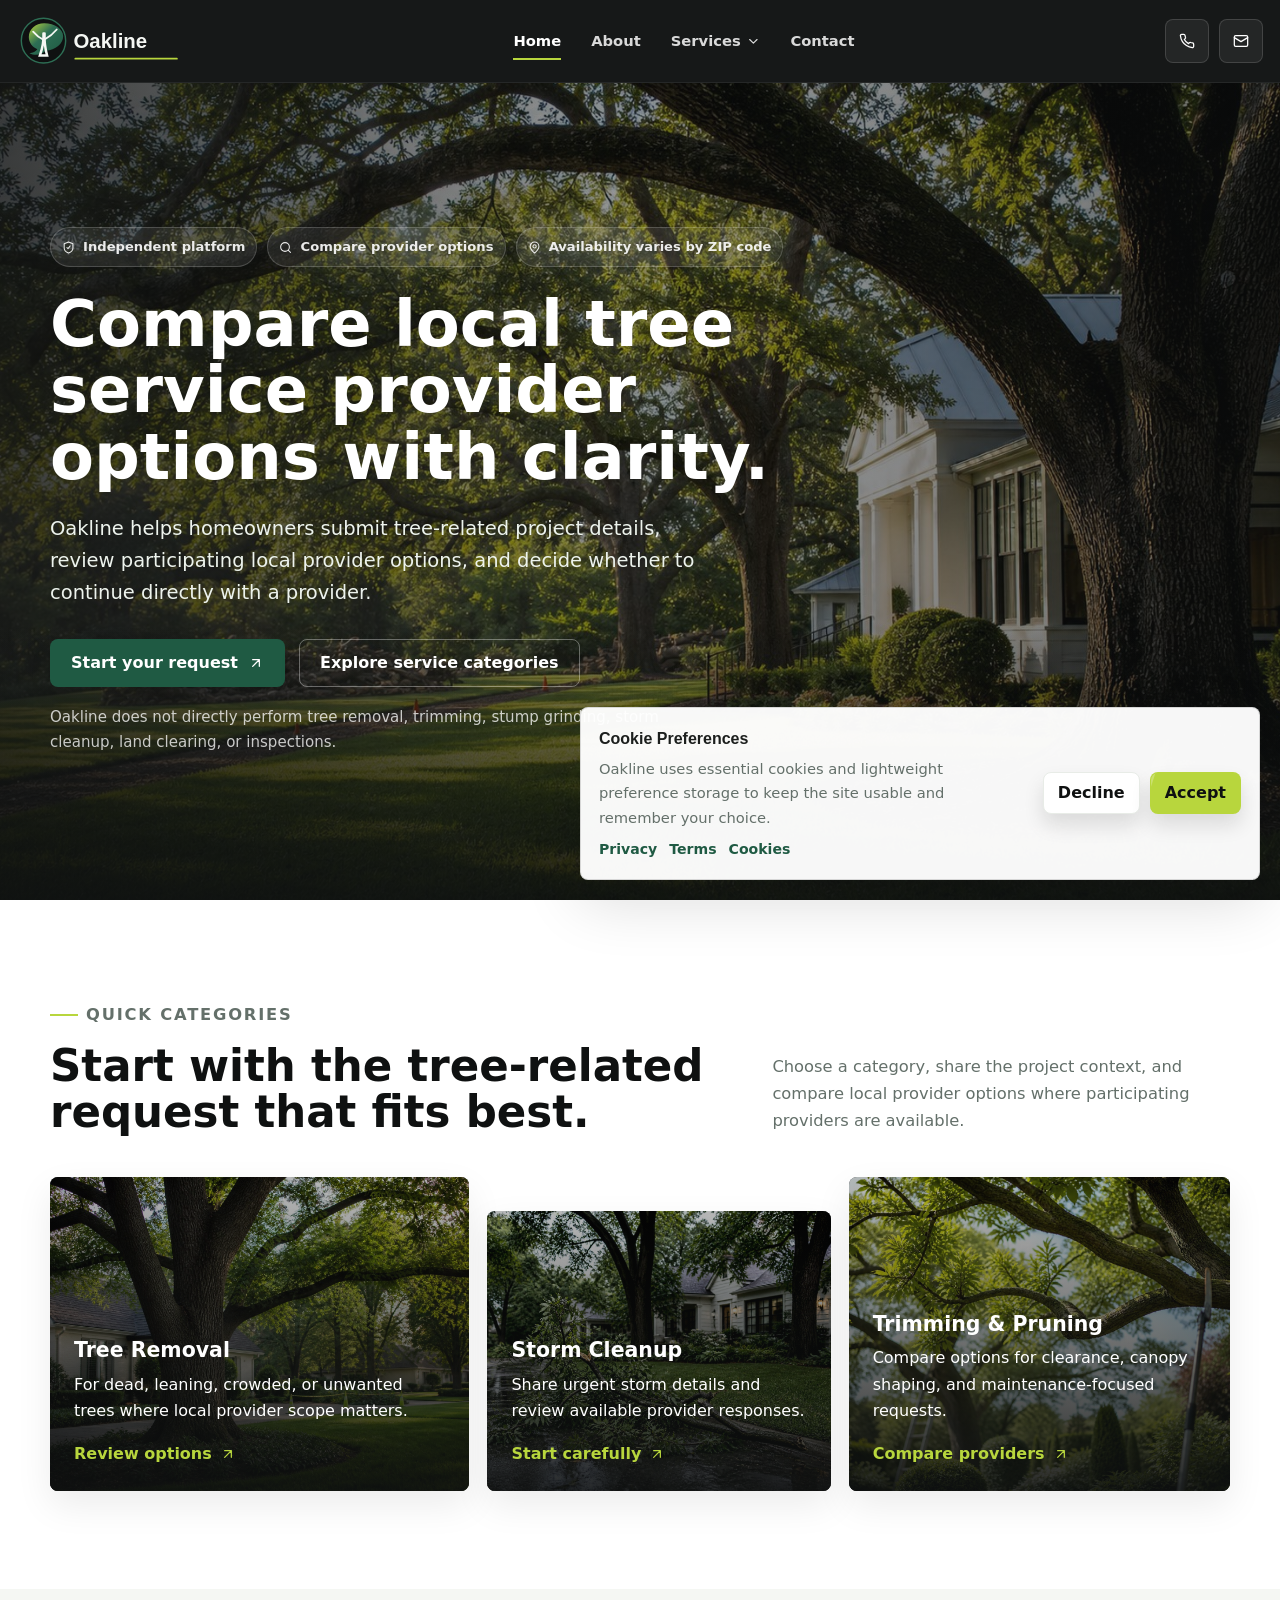
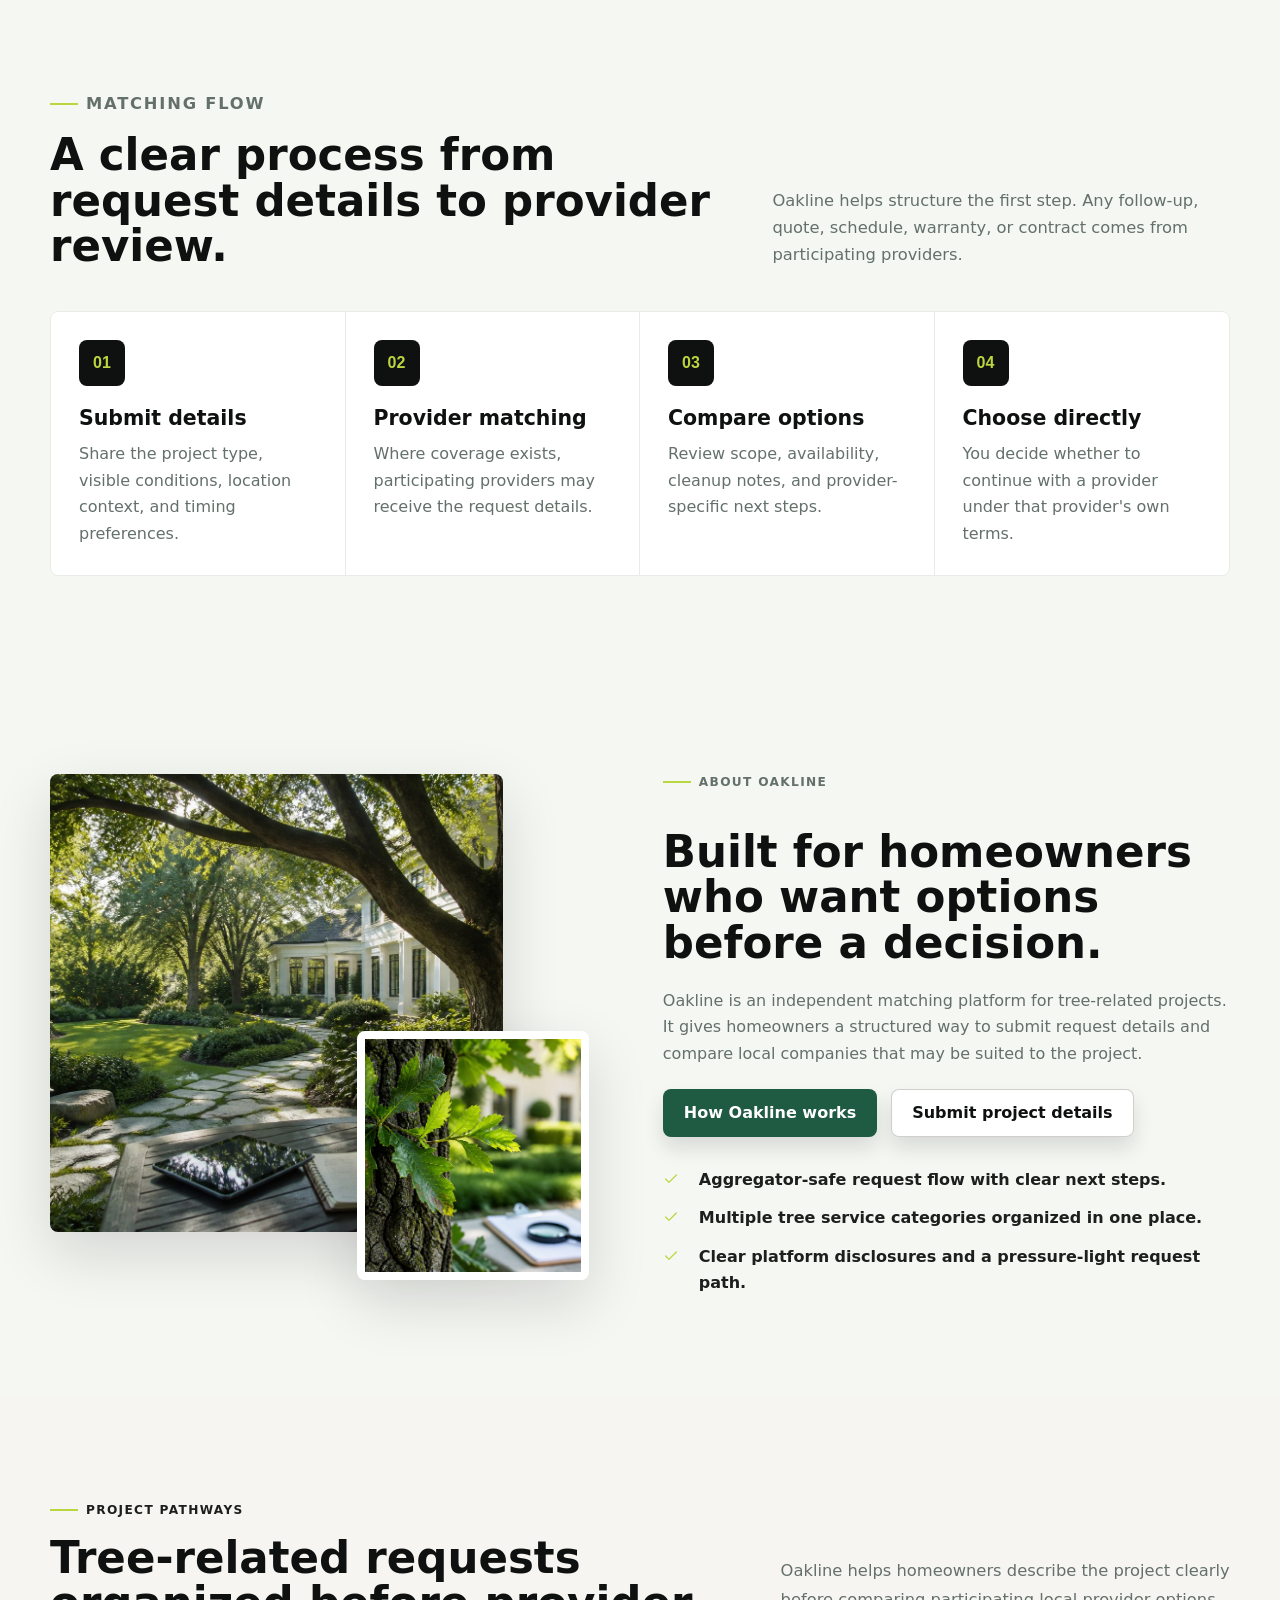
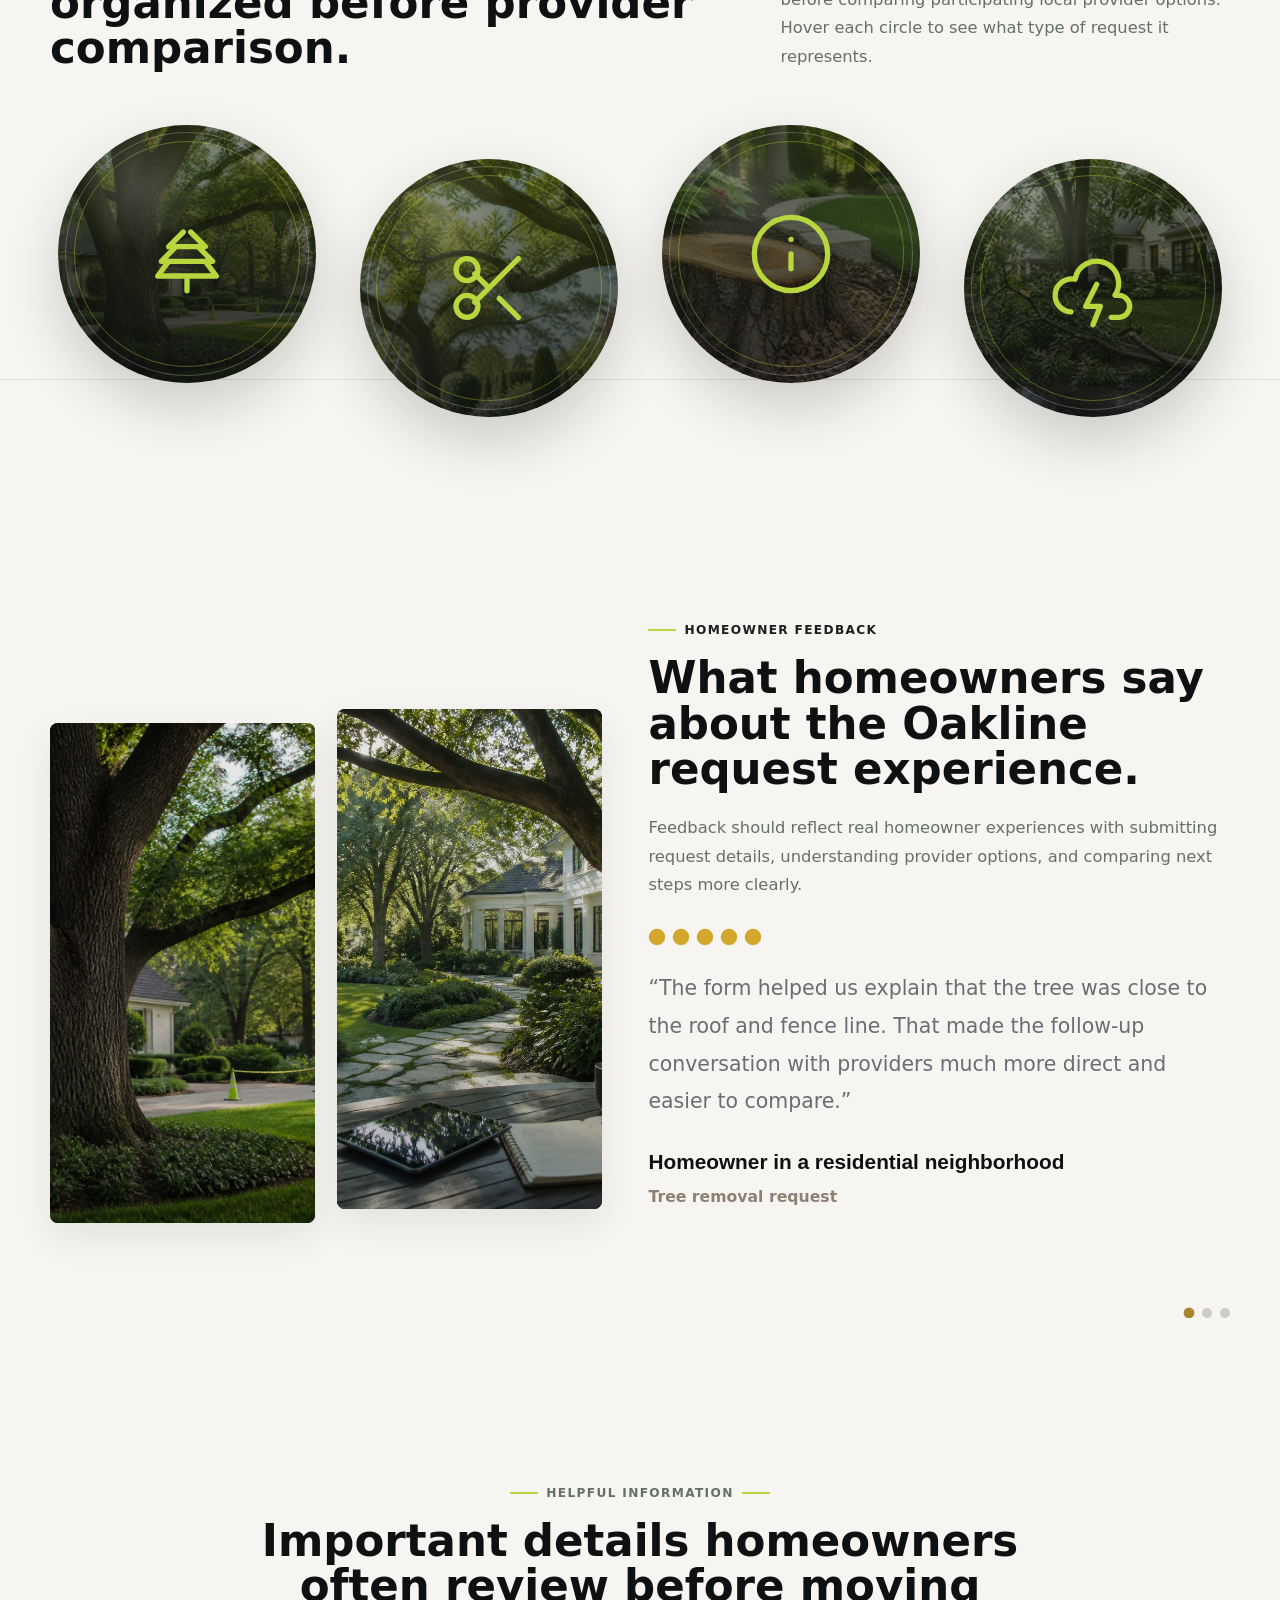
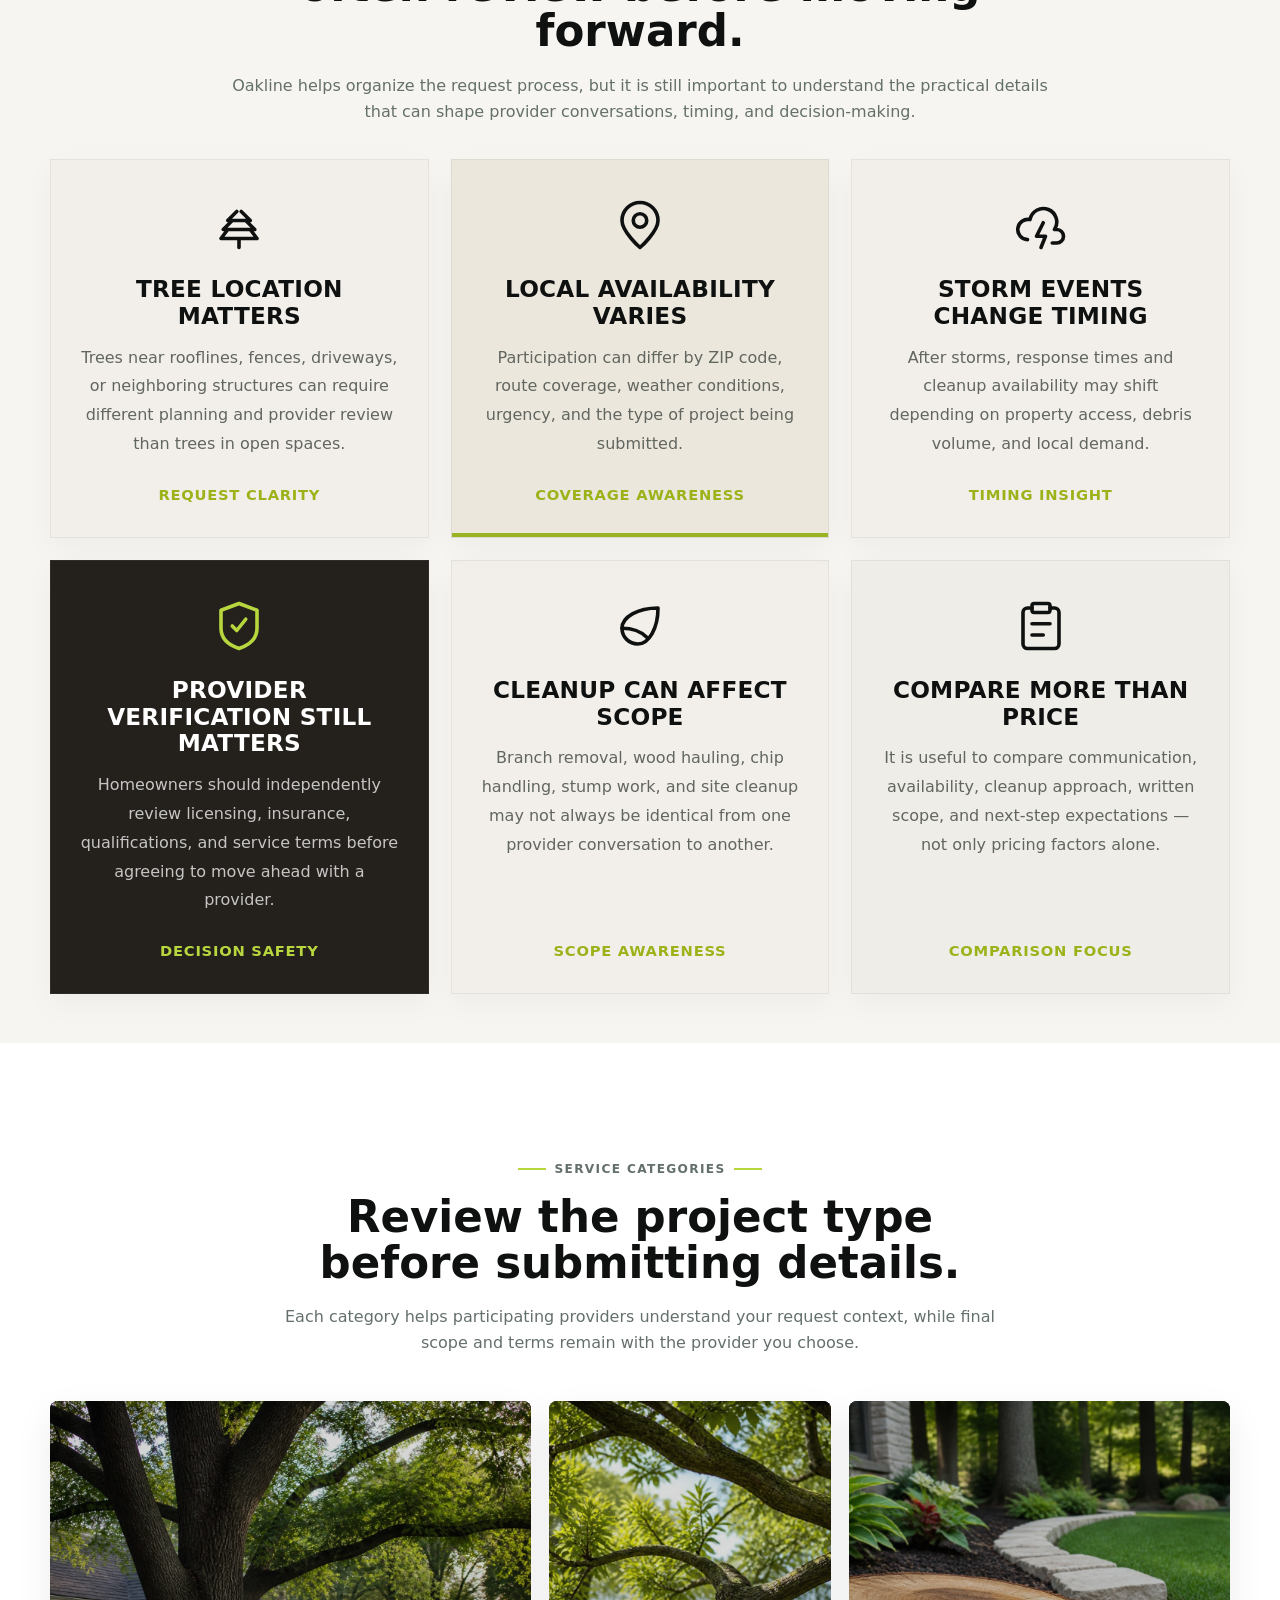
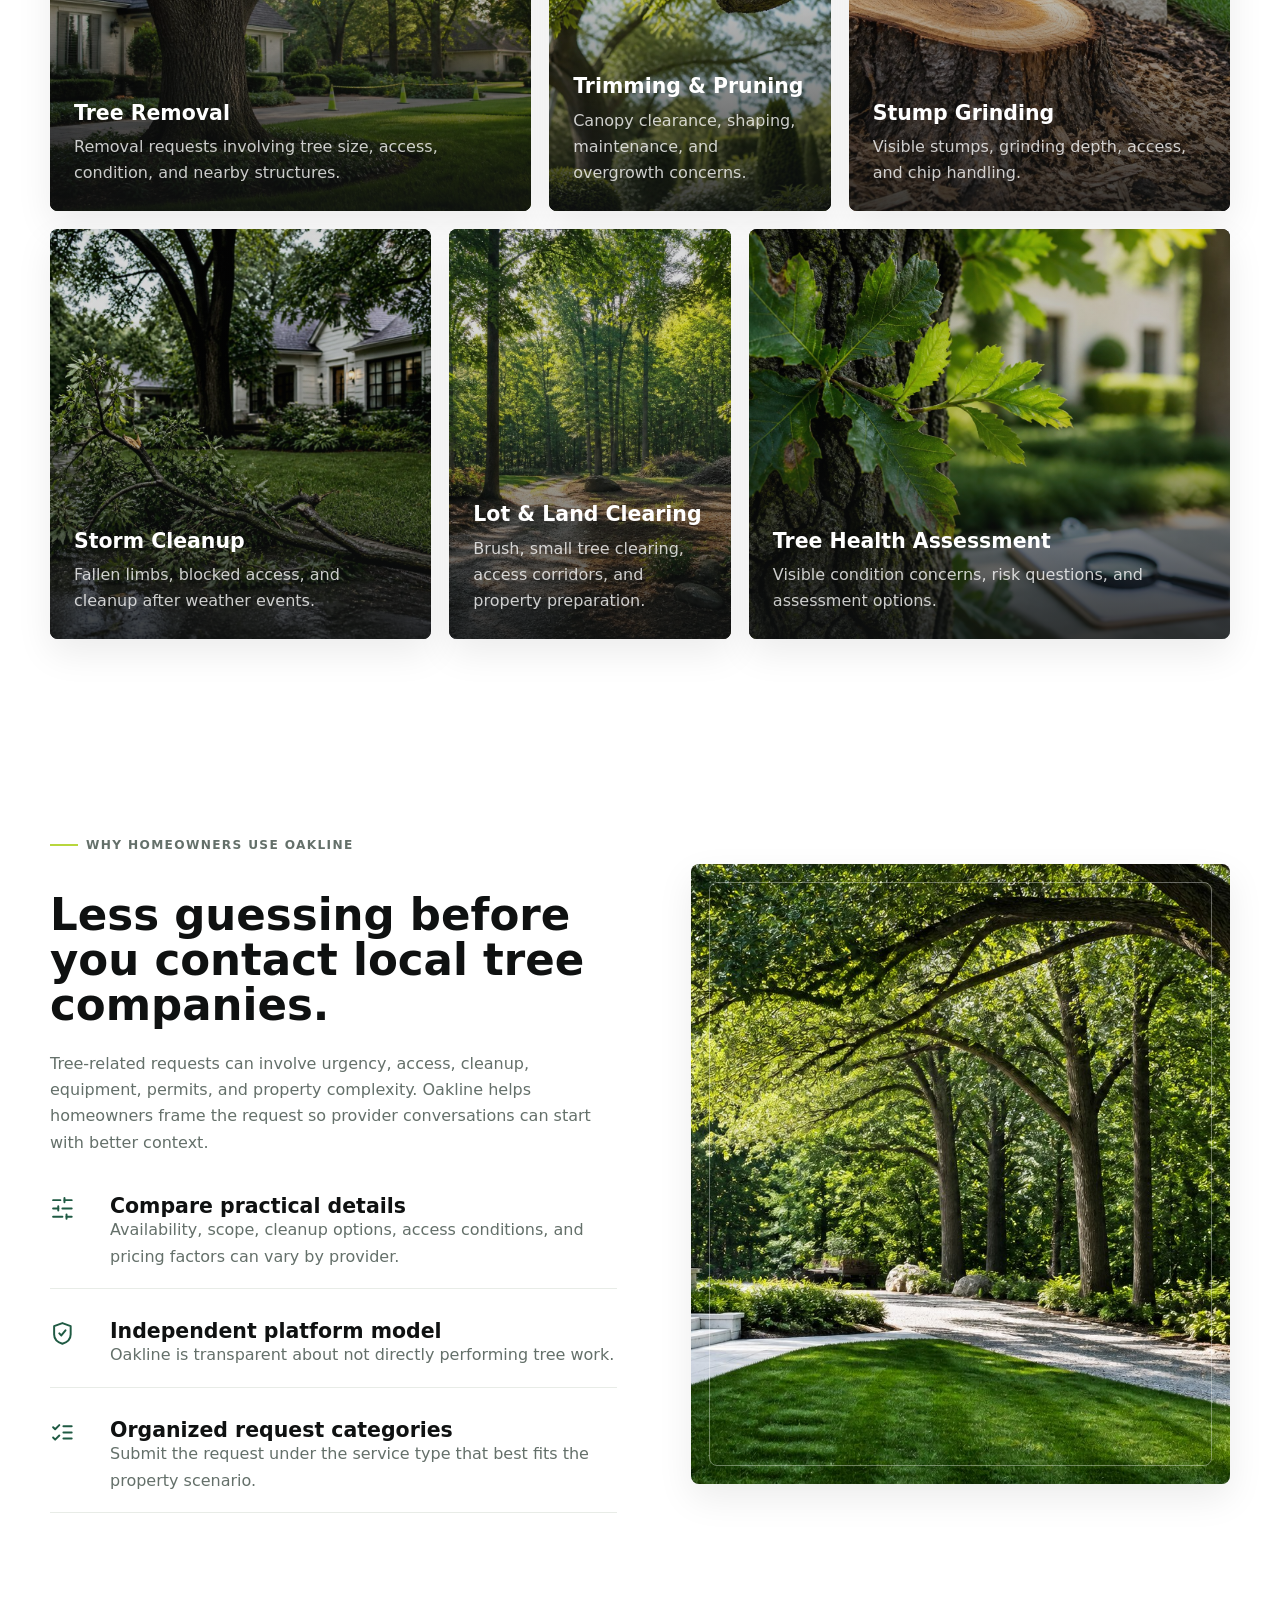
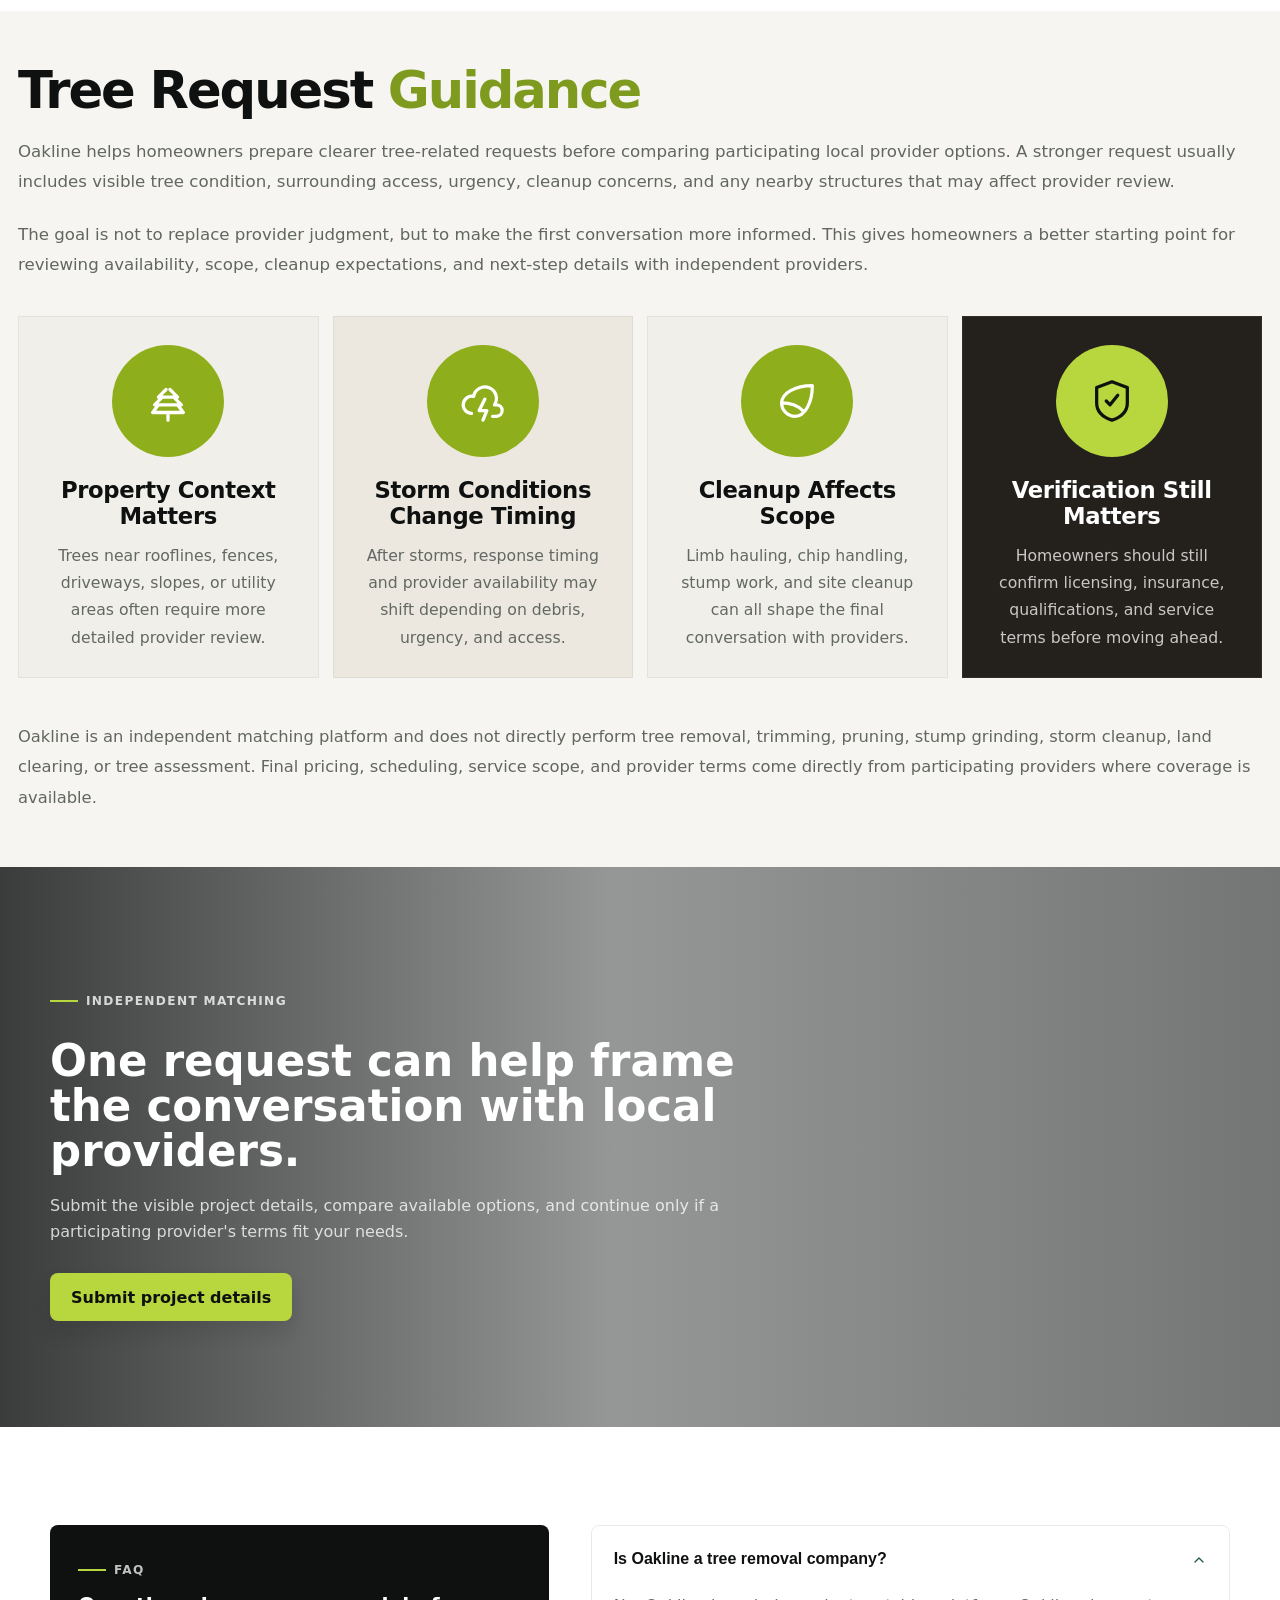
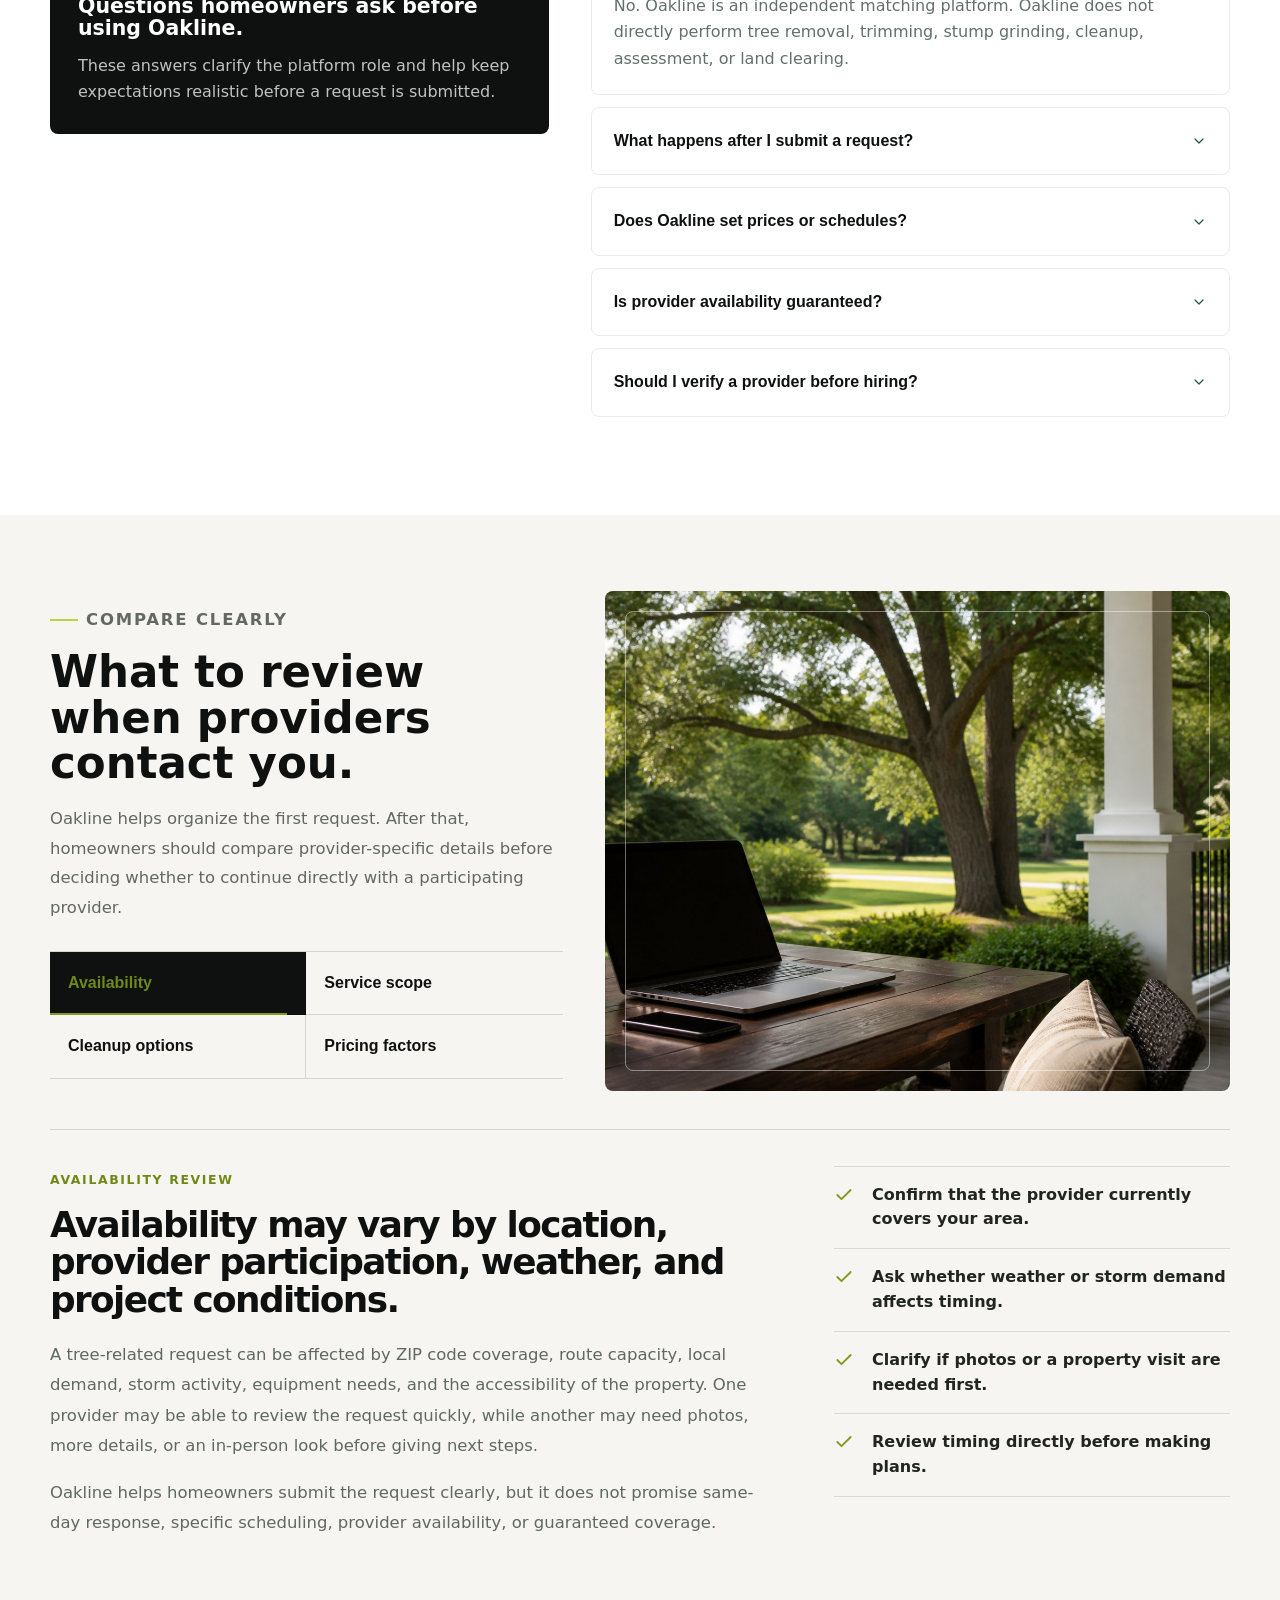
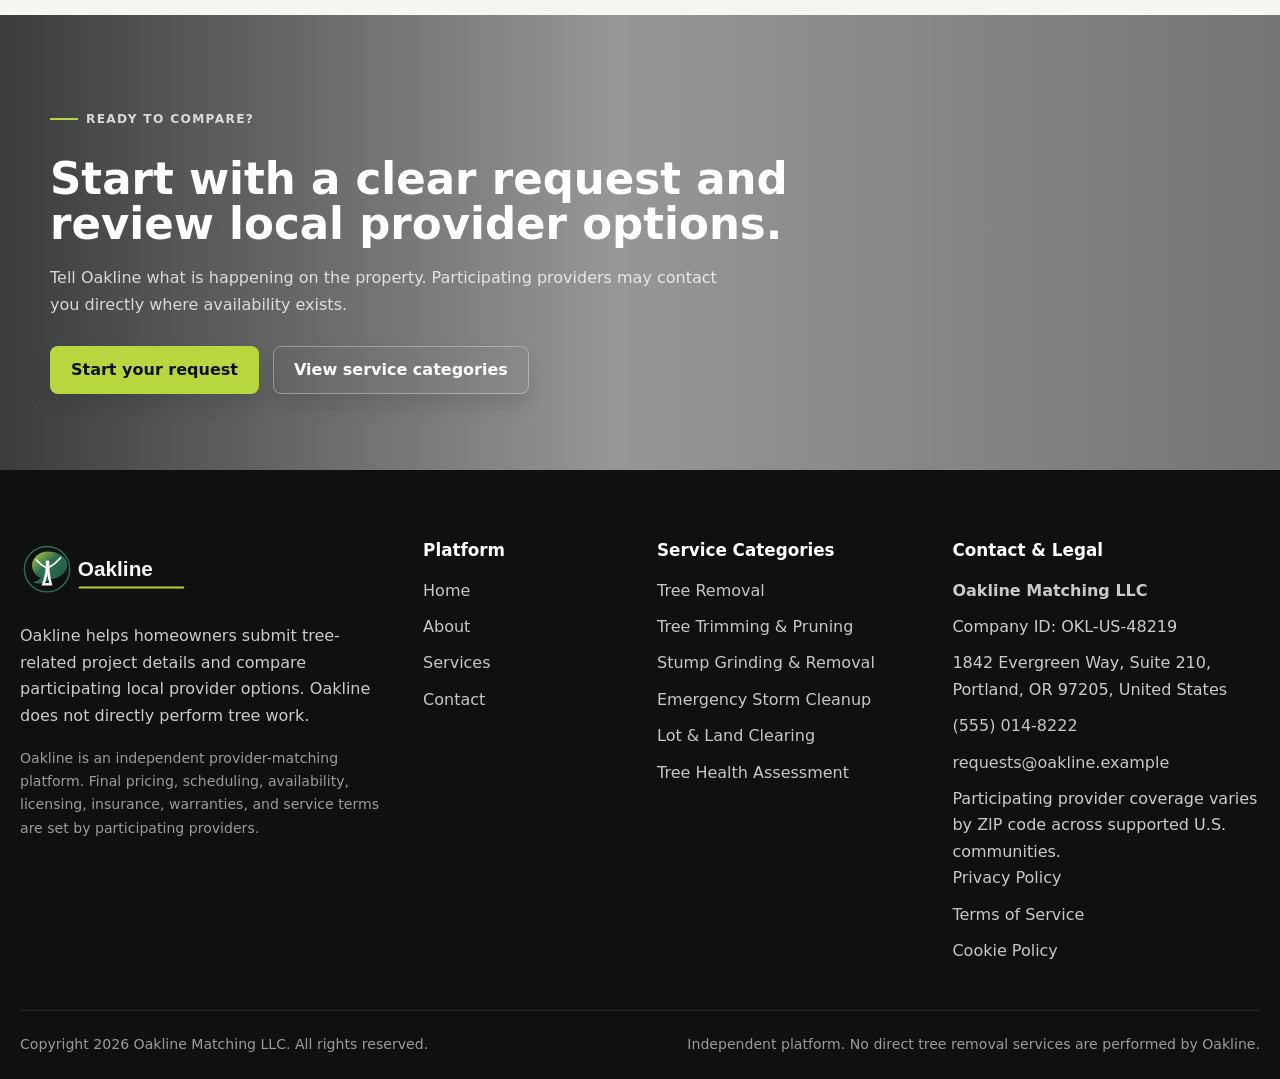
==== commit b13fe47b: "!" ====
--- a/index.html
+++ b/index.html
@@ -7,7 +7,7 @@
   <meta name="description"
     content="Oakline is an independent tree removal matching platform helping homeowners submit project details and compare participating local provider options.">
   <title>Oakline | Independent Tree Removal Matching Platform</title>
-  <link rel="icon" href="assets/images/logo.svg" type="image/svg+xml">
+  <link rel="icon" href="assets/images/favicon.svg" type="image/svg+xml">
   <link rel="stylesheet" href="assets/css/global.css">
   <link rel="stylesheet" href="assets/css/home.css">
   <link rel="stylesheet" href="https://cdn.jsdelivr.net/npm/swiper@11/swiper-bundle.min.css">
--- a/assets/css/global.css
+++ b/assets/css/global.css
@@ -127,7 +127,6 @@
   align-items: center;
   gap: 8px;
   margin: 0 0 16px;
-  color: var(--marine);
   font-size: 0.76rem;
   font-weight: 850;
   letter-spacing: 0.11em;
@@ -313,9 +312,9 @@
   width: min(1320px, calc(100% - 34px));
   min-height: var(--header);
   margin: 0 auto;
-  display: flex;
+  display: grid;
+  grid-template-columns: auto 1fr auto;
   align-items: center;
-  justify-content: space-between;
   gap: 24px;
 }
 
@@ -339,7 +338,8 @@
   display: flex;
   align-items: center;
   gap: 6px;
-  margin-left: auto;
+  justify-self: center;
+  justify-content: center;
 }
 
 .desktop-nav > a,
@@ -425,6 +425,7 @@
 .header-actions {
   display: flex;
   align-items: center;
+  justify-content: flex-end;
   gap: 10px;
 }
 
@@ -1586,8 +1587,7 @@
   }
 
   .hero-badges {
-    display: grid;
-    grid-template-columns: 1fr;
+    display: none;
   }
 
   .chip {
@@ -1706,7 +1706,7 @@
   }
 
   .brand-link img {
-    width: 112px;
+    width: 212px;
   }
 
   .mobile-call,
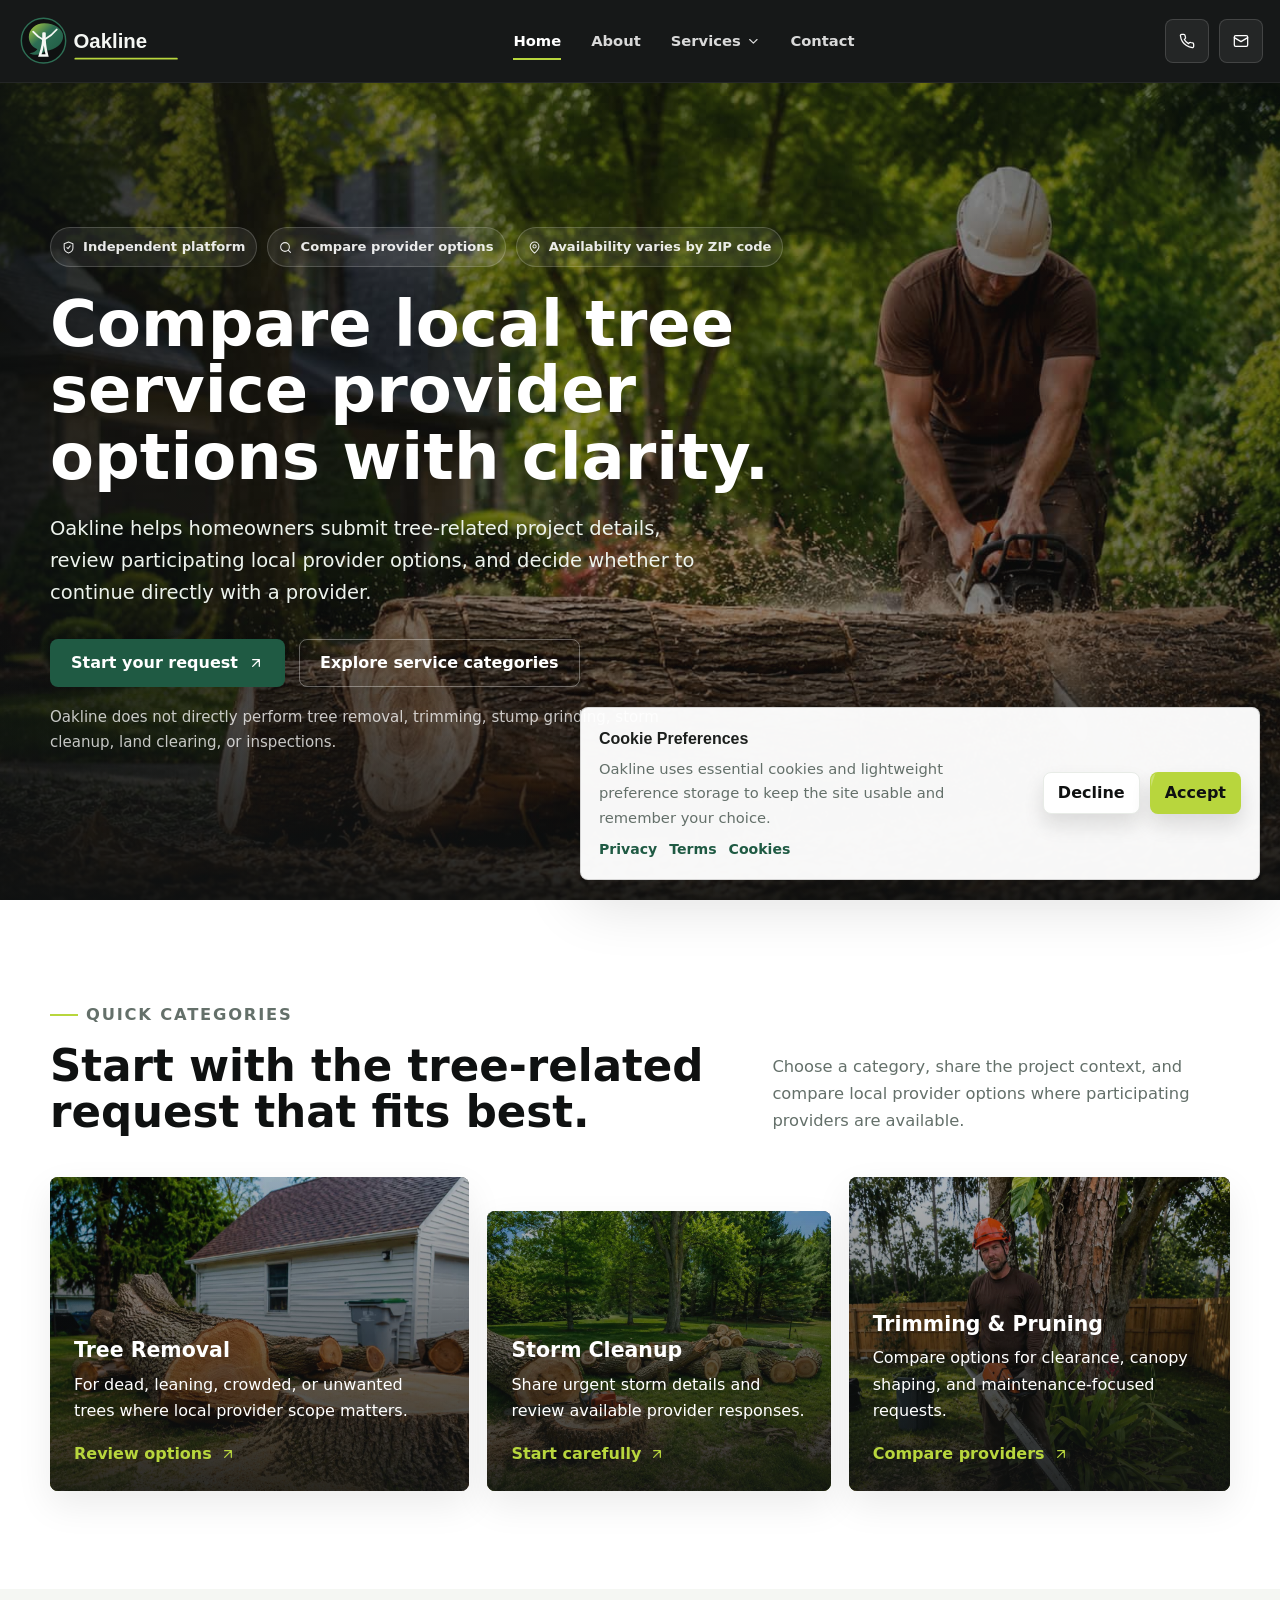
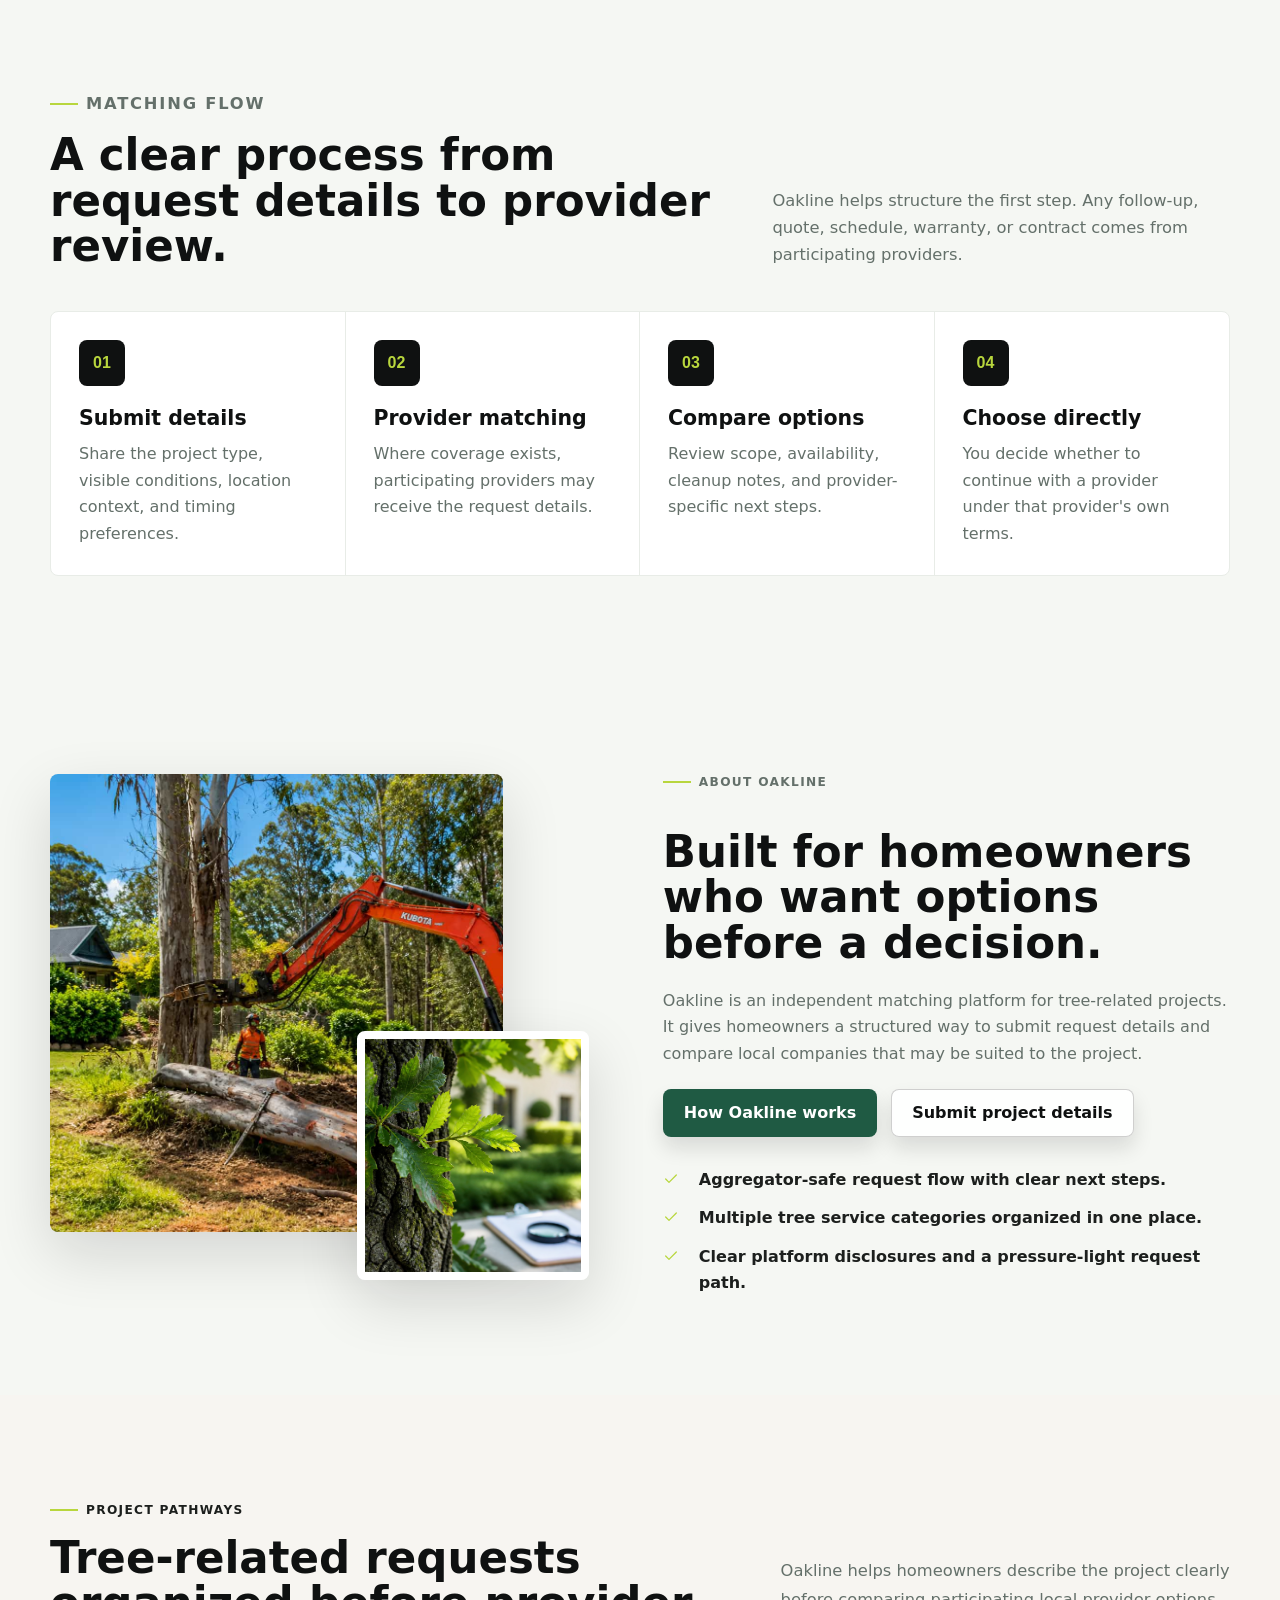
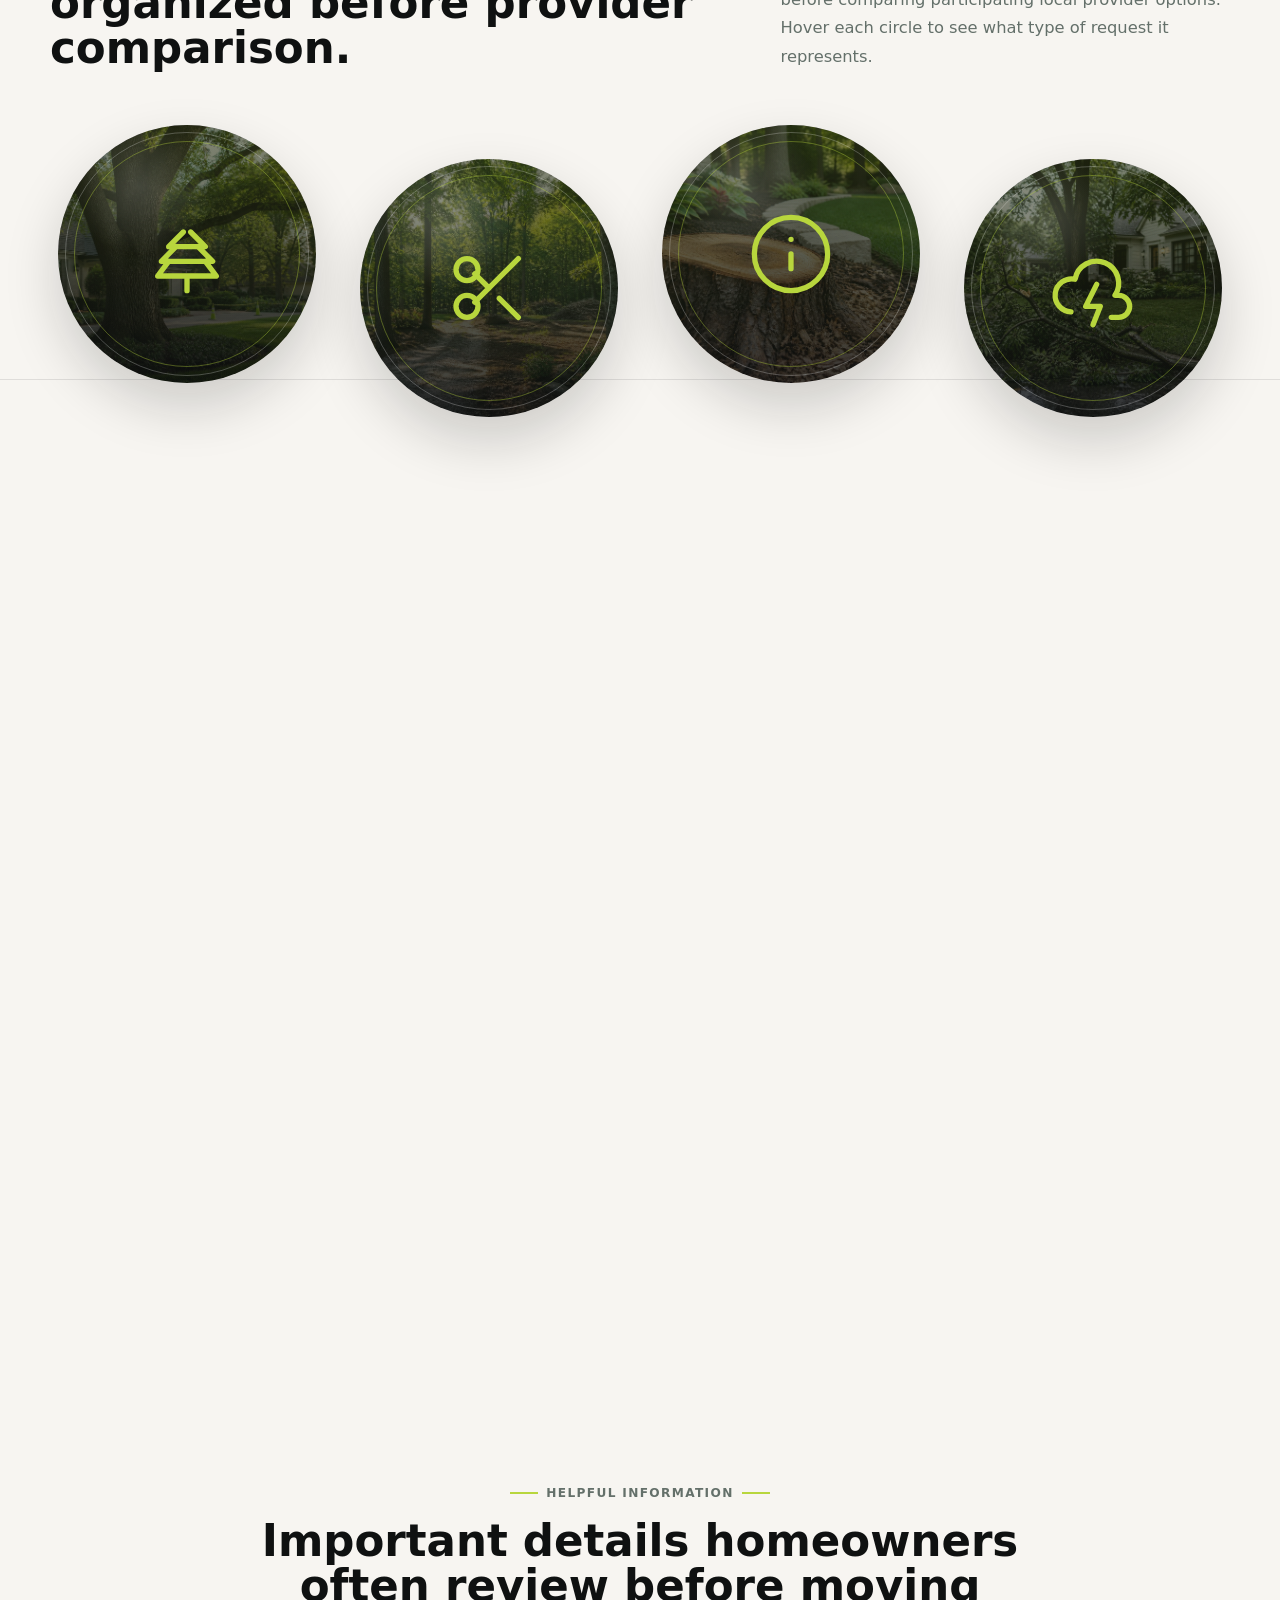
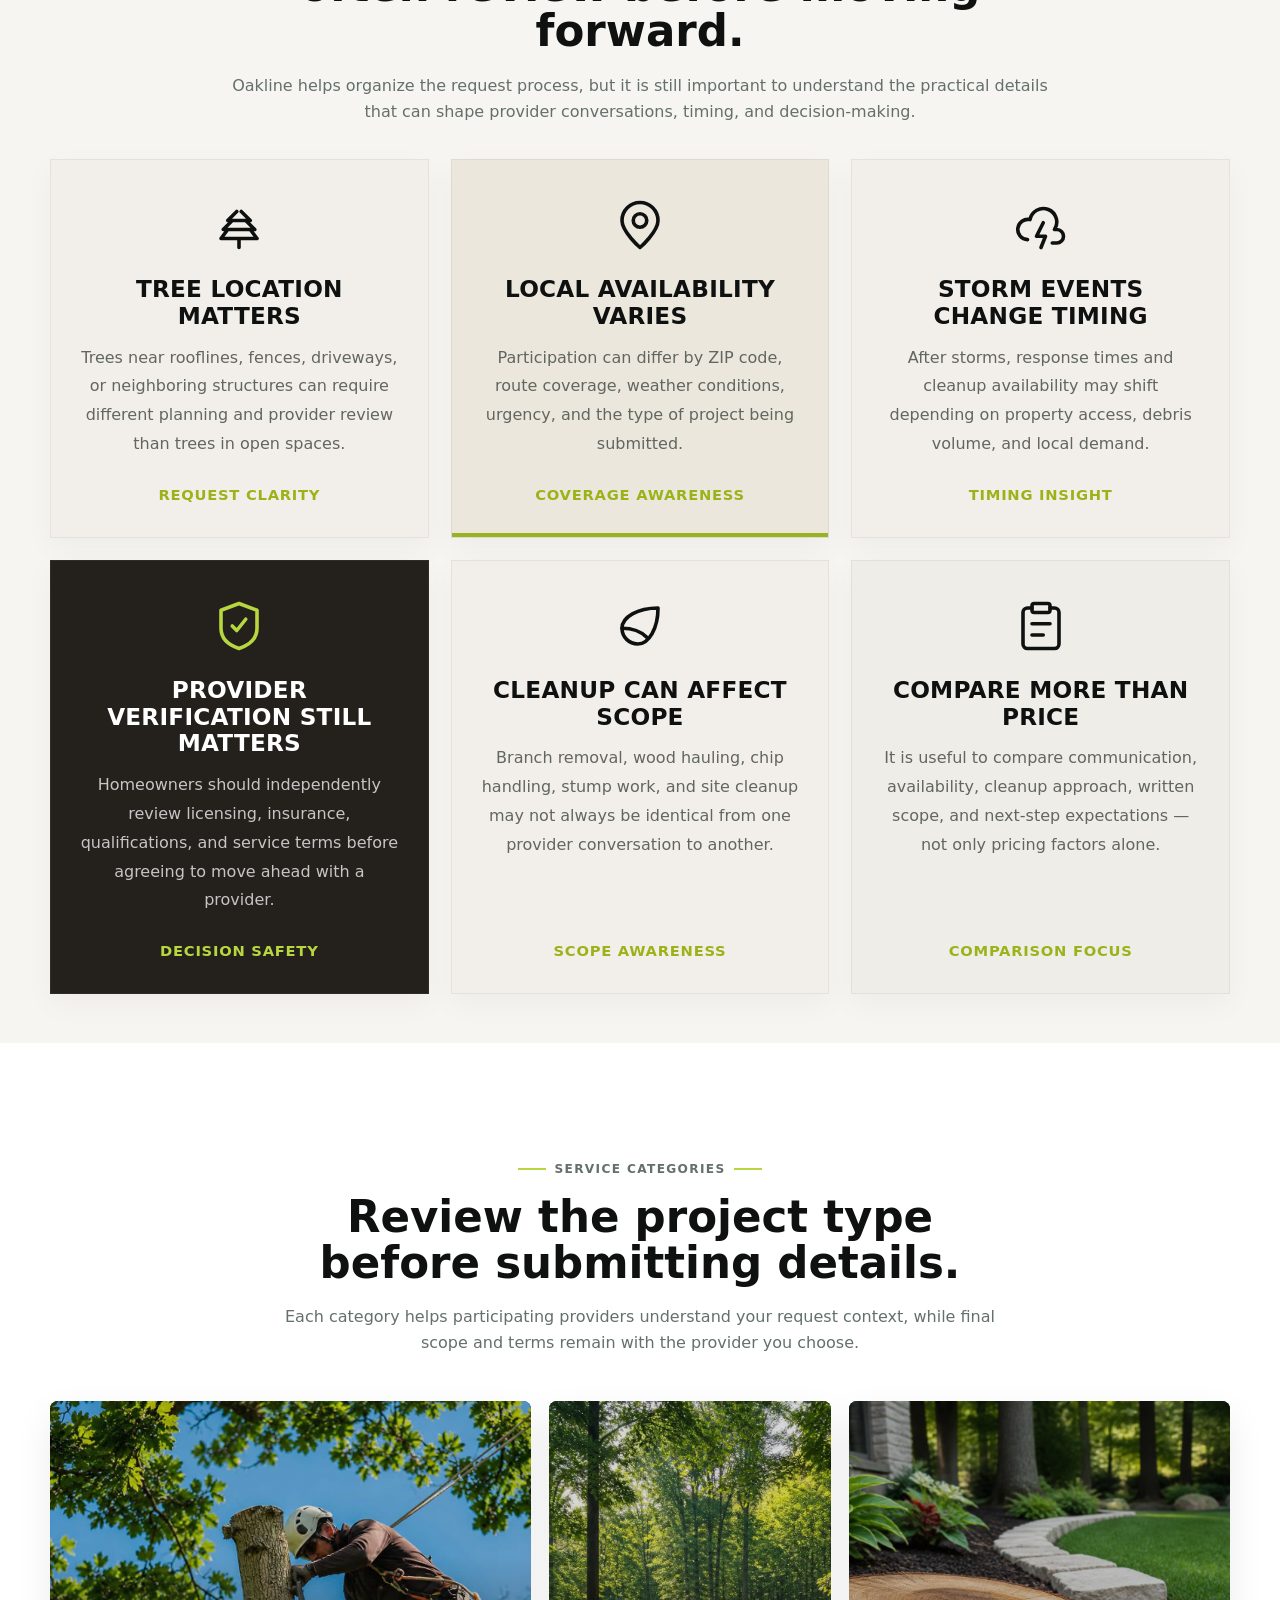
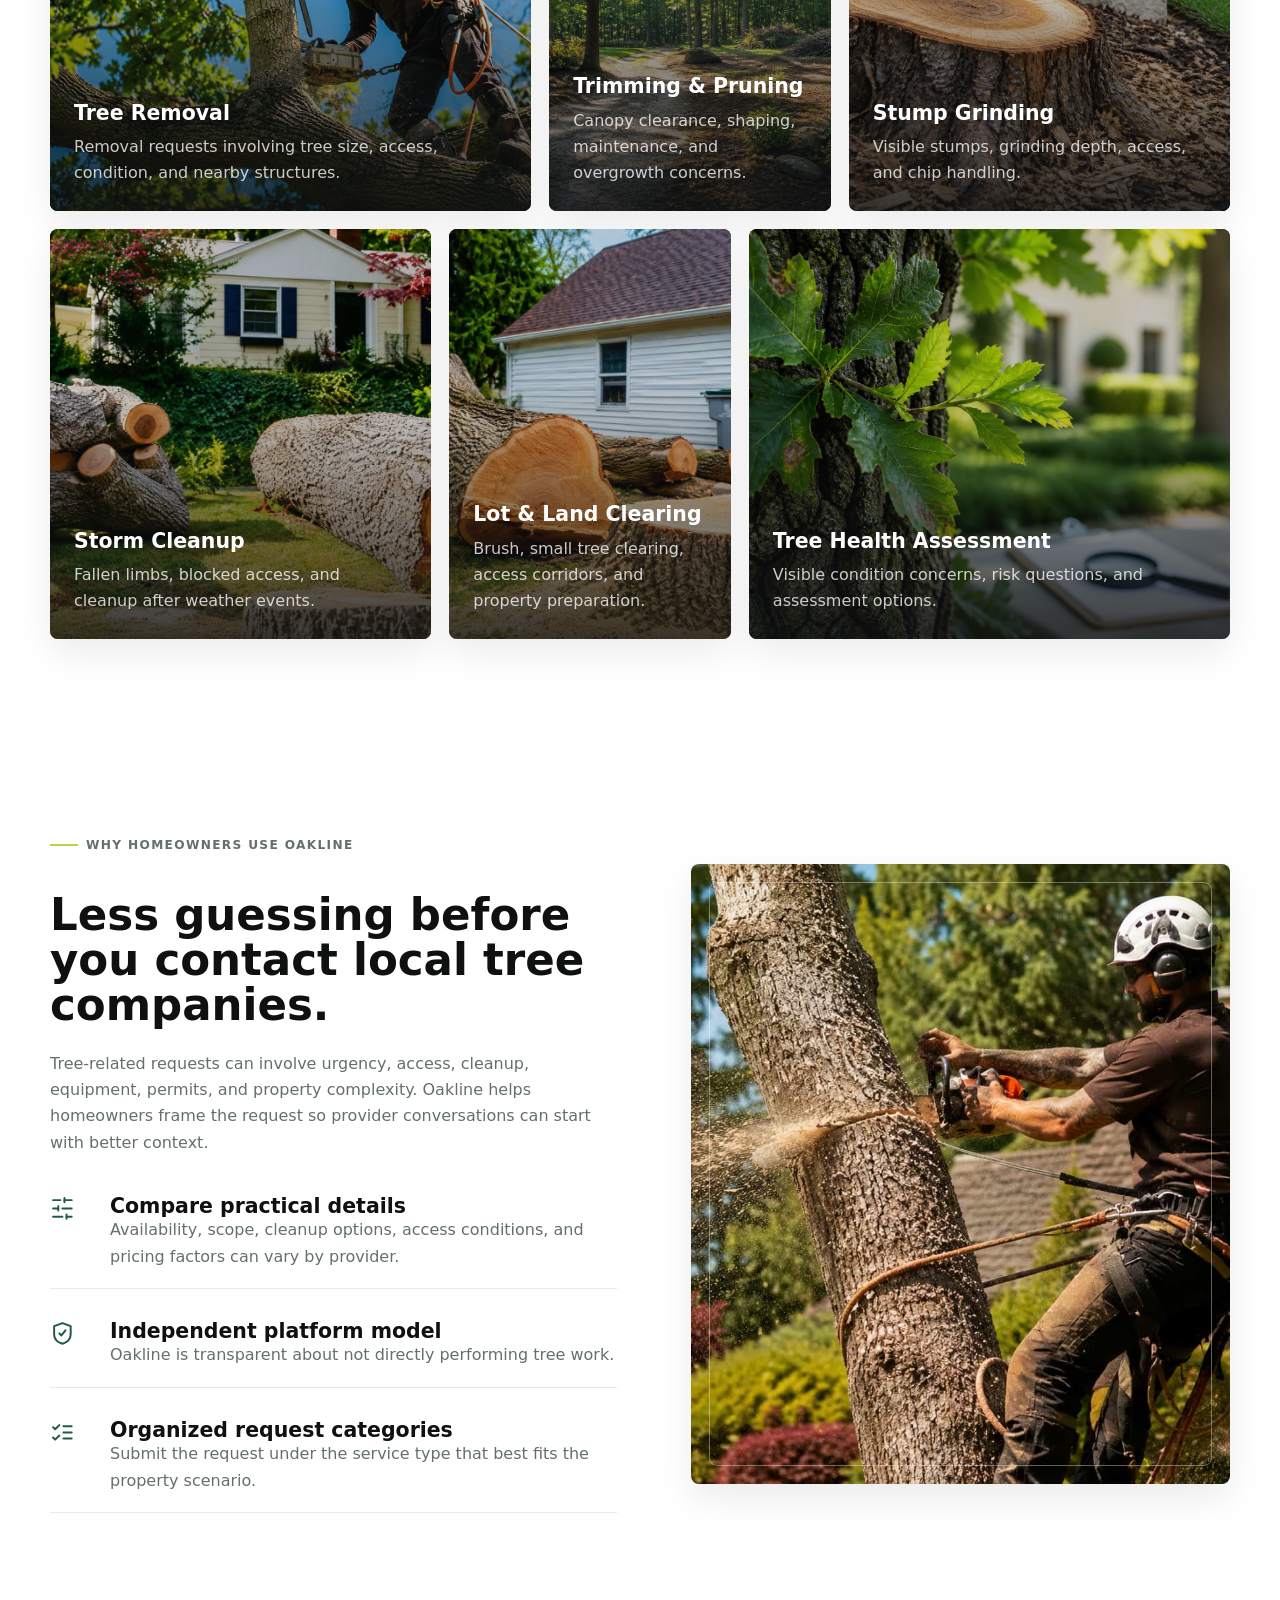
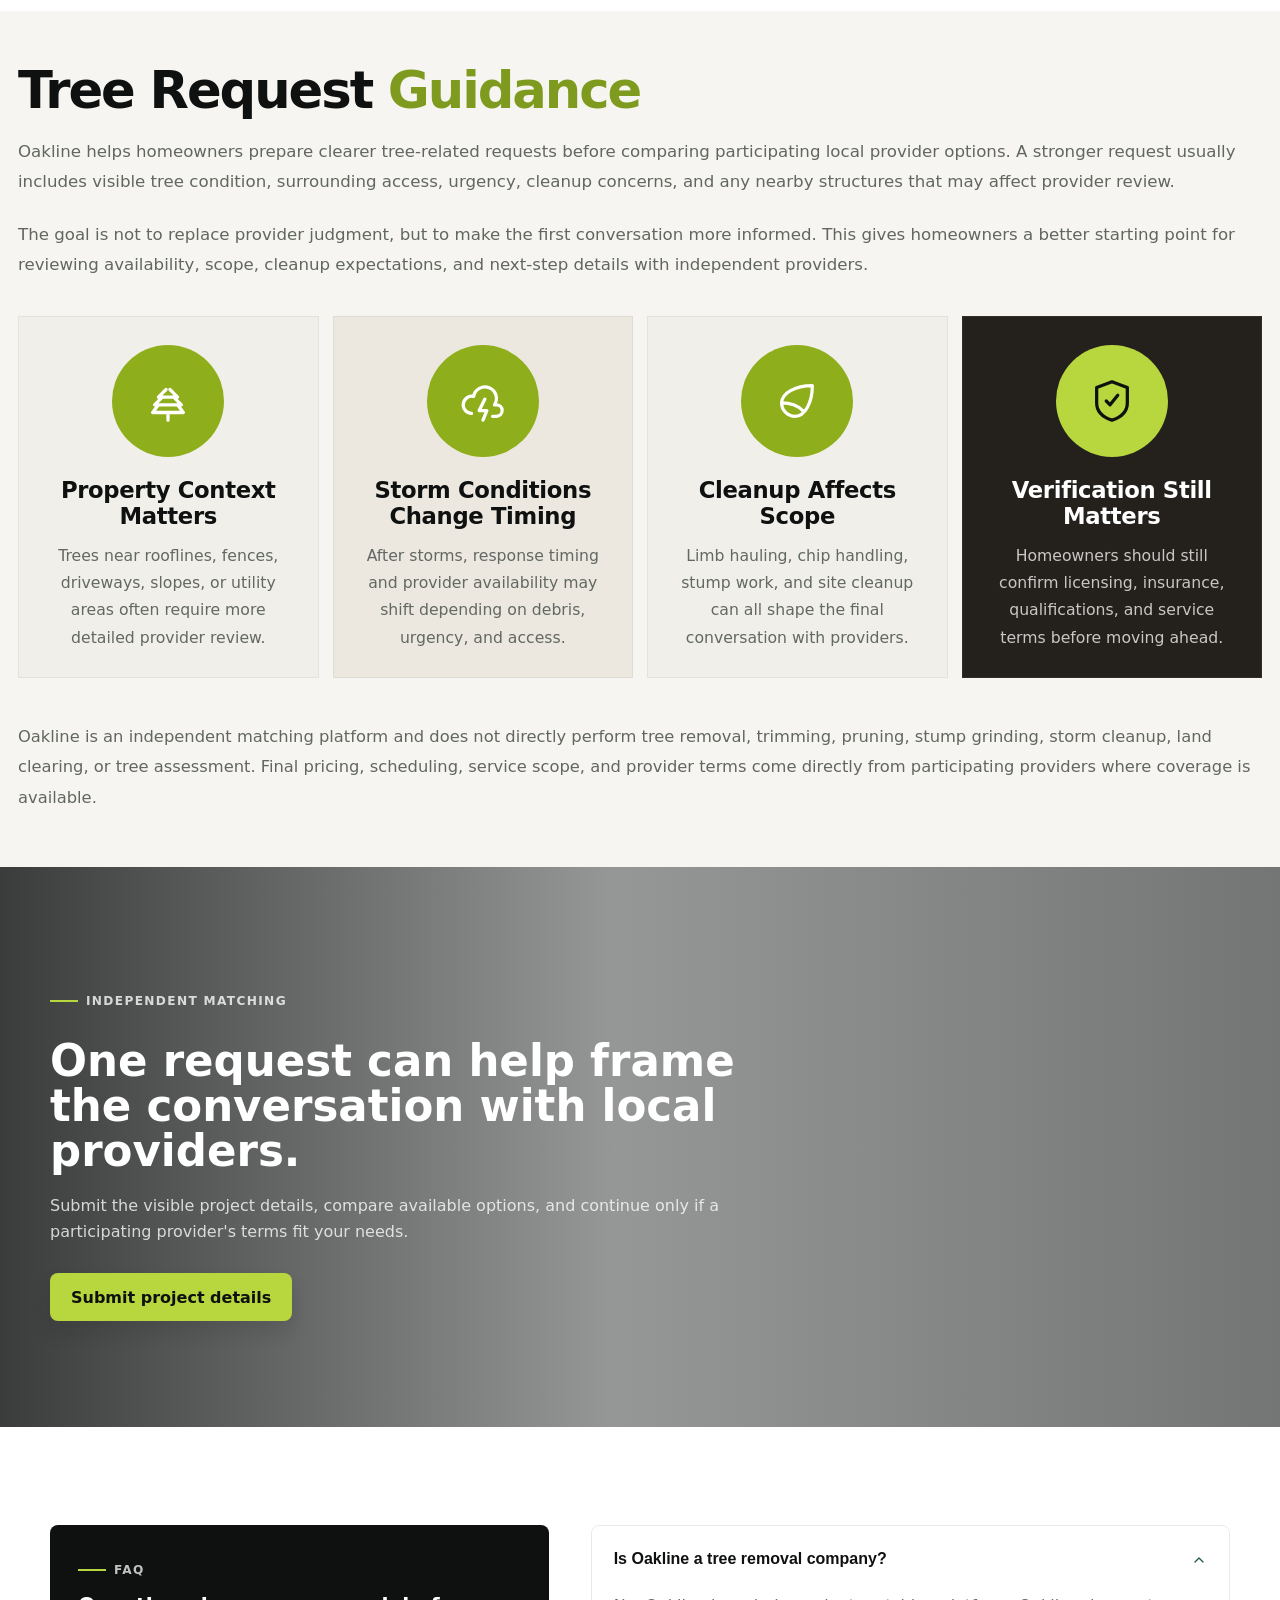
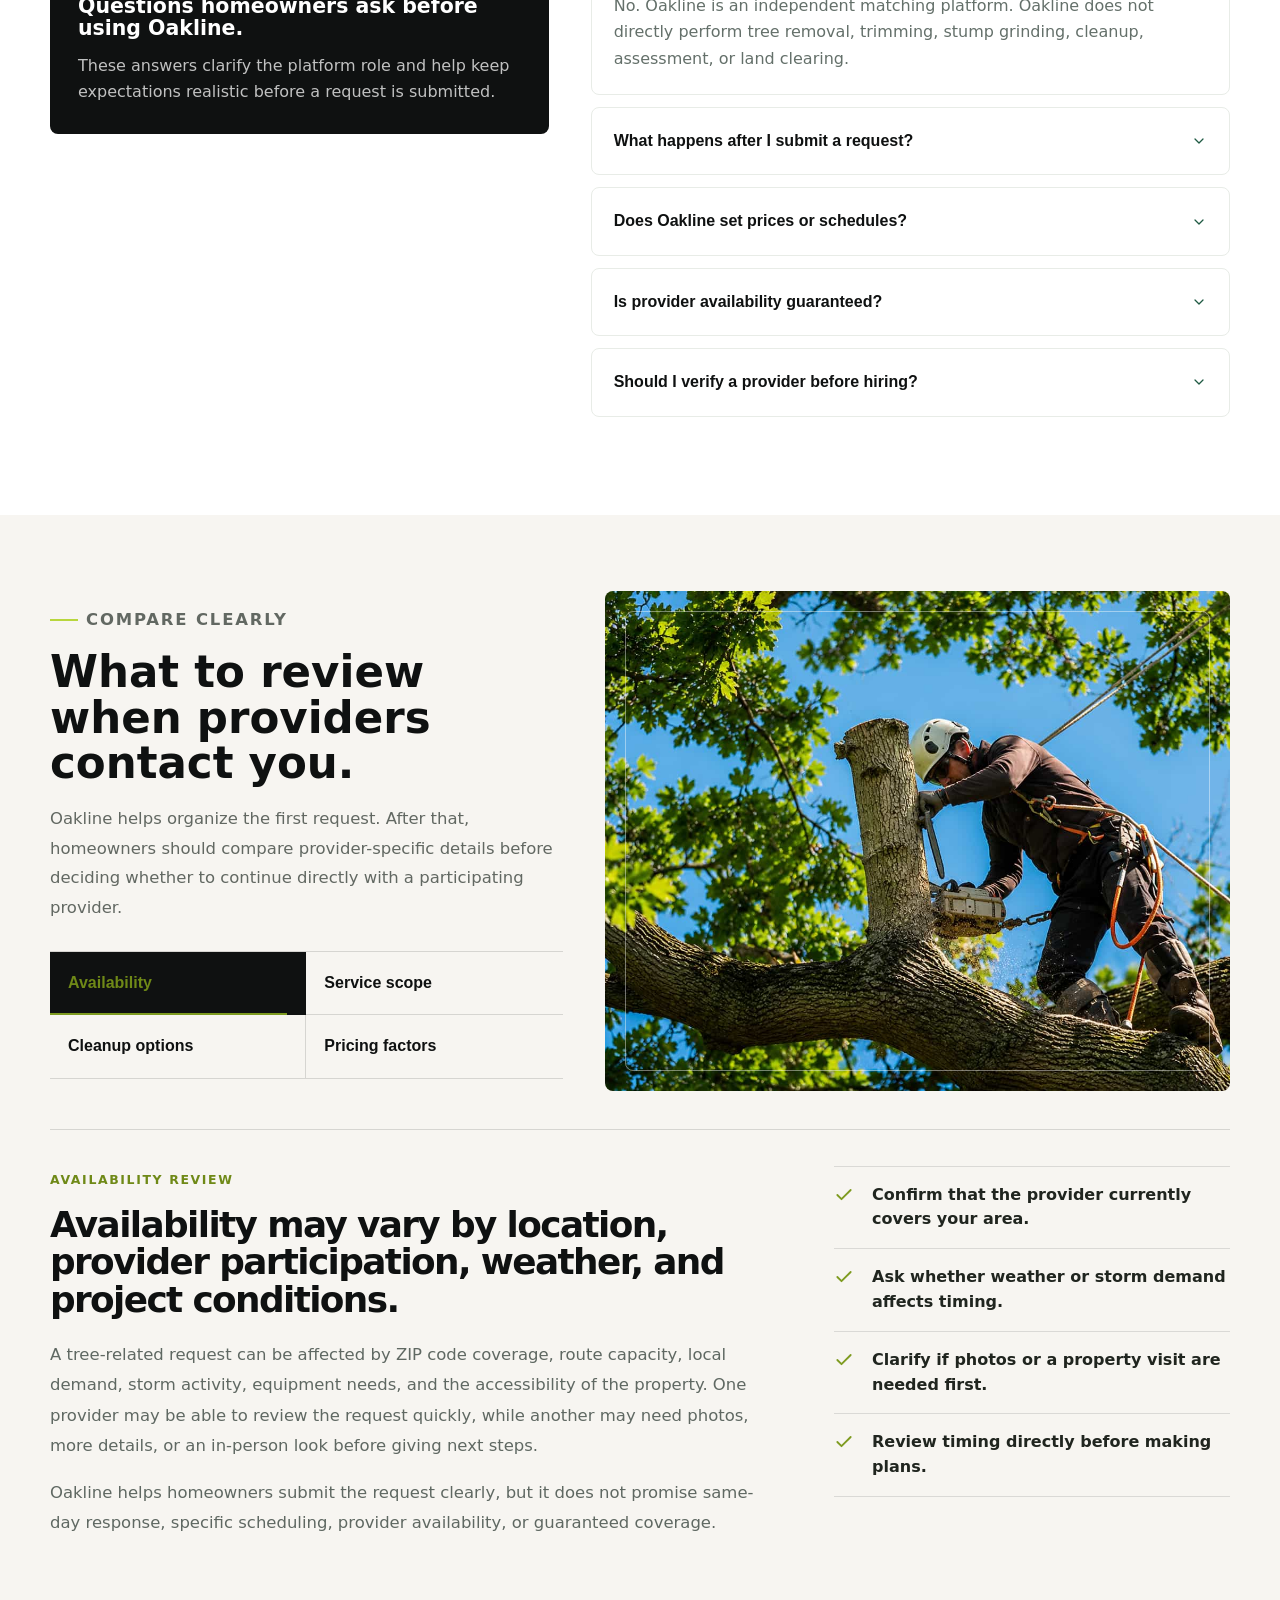
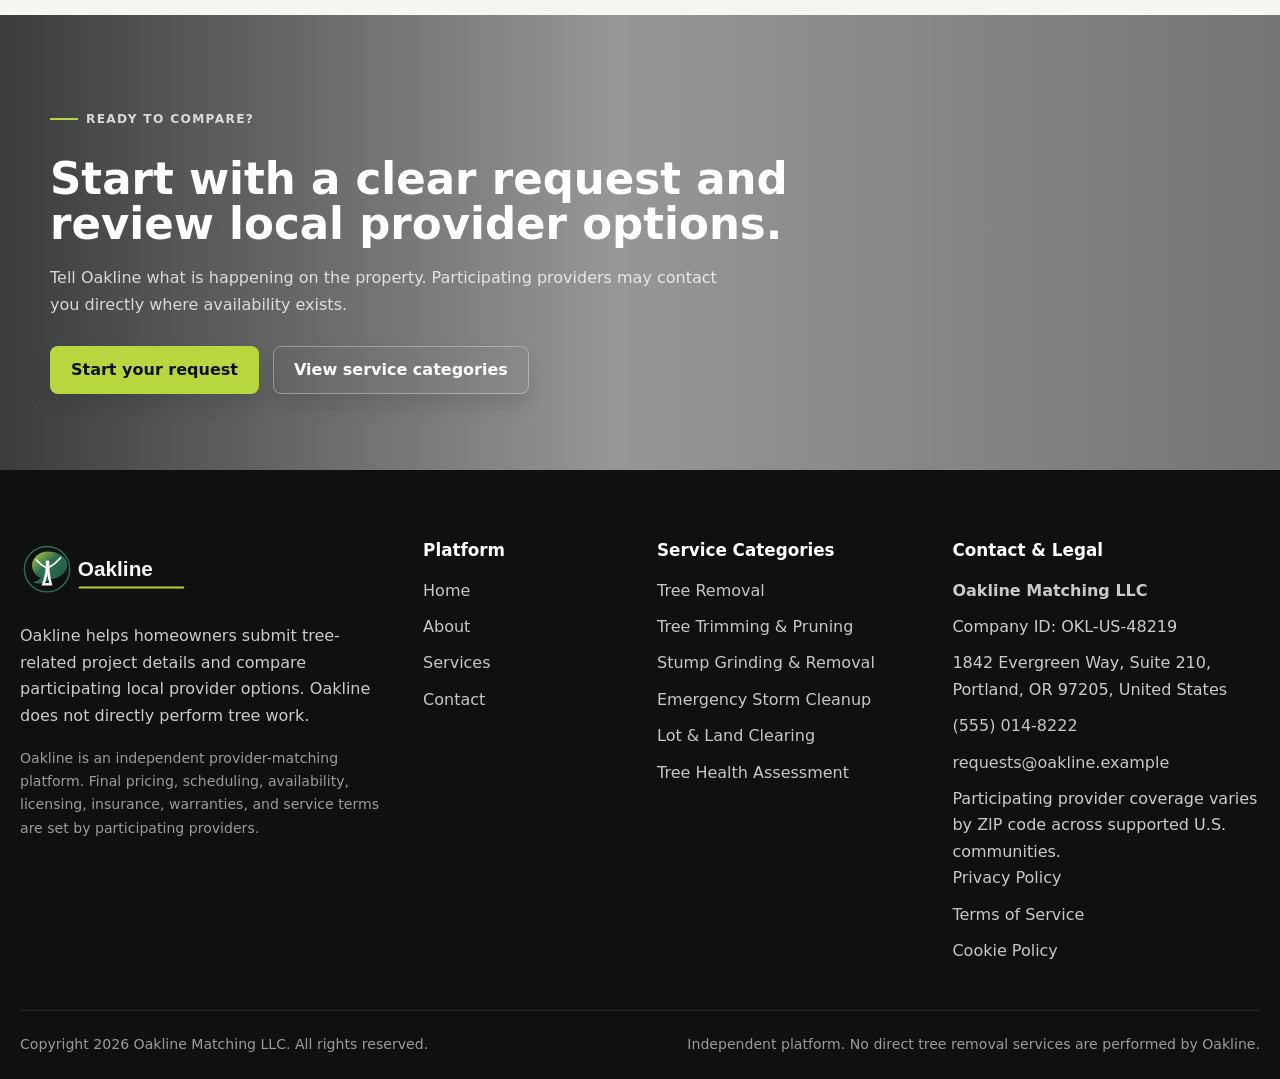
==== commit c6a01f75: "+" ====
--- a/index.html
+++ b/index.html
@@ -56,7 +56,7 @@
         </div>
         <div class="category-row">
           <a class="category-card" href="tree-removal.html" data-aos="fade-up">
-            <img src="assets/images/service-1.jpg" alt="Large residential tree near a home" loading="lazy">
+            <img src="assets/images/card-2.jpg" alt="Large residential tree near a home" loading="lazy">
             <span class="category-card-content">
               <h3>Tree Removal</h3>
               <p>For dead, leaning, crowded, or unwanted trees where local provider scope matters.</p>
@@ -64,7 +64,7 @@
             </span>
           </a>
           <a class="category-card" href="emergency-storm-cleanup.html" data-aos="fade-up">
-            <img src="assets/images/service-4.jpg" alt="Fallen branch after a storm" loading="lazy">
+            <img src="assets/images/card-1.jpg" alt="Fallen branch after a storm" loading="lazy">
             <span class="category-card-content">
               <h3>Storm Cleanup</h3>
               <p>Share urgent storm details and review available provider responses.</p>
@@ -72,7 +72,7 @@
             </span>
           </a>
           <a class="category-card" href="tree-trimming-pruning.html" data-aos="fade-up">
-            <img src="assets/images/service-2.jpg" alt="Mature tree canopy needing pruning review" loading="lazy">
+            <img src="assets/images/card-5.jpg" alt="Mature tree canopy needing pruning review" loading="lazy">
             <span class="category-card-content">
               <h3>Trimming & Pruning</h3>
               <p>Compare options for clearance, canopy shaping, and maintenance-focused requests.</p>
@@ -173,7 +173,7 @@
           </a>
     
           <a class="circle-showcase-item" href="tree-trimming-pruning.html"
-            style="--circle-img: url('../images/service-2.jpg');">
+            style="--circle-img: url('../images/service-5.jpg');">
             <span class="circle-ring"></span>
     
             <span class="circle-icon">
@@ -415,14 +415,14 @@
         </div>
         <div class="service-preview-grid">
           <a class="service-card" href="tree-removal.html" data-aos="zoom-in">
-            <img src="assets/images/service-1.jpg" alt="Tree removal project setting" loading="lazy">
+            <img src="assets/images/hero-contact.jpg" alt="Tree removal project setting" loading="lazy">
             <span class="service-card-content">
               <h3>Tree Removal</h3>
               <p>Removal requests involving tree size, access, condition, and nearby structures.</p>
             </span>
           </a>
           <a class="service-card" href="tree-trimming-pruning.html" data-aos="zoom-in">
-            <img src="assets/images/service-2.jpg" alt="Tree trimming canopy" loading="lazy">
+            <img src="assets/images/service-5.jpg" alt="Tree trimming canopy" loading="lazy">
             <span class="service-card-content">
               <h3>Trimming & Pruning</h3>
               <p>Canopy clearance, shaping, maintenance, and overgrowth concerns.</p>
@@ -436,14 +436,14 @@
             </span>
           </a>
           <a class="service-card" href="emergency-storm-cleanup.html" data-aos="zoom-in">
-            <img src="assets/images/service-4.jpg" alt="Storm damaged branch in a yard" loading="lazy">
+            <img src="assets/images/card-3.jpg" alt="Storm damaged branch in a yard" loading="lazy">
             <span class="service-card-content">
               <h3>Storm Cleanup</h3>
               <p>Fallen limbs, blocked access, and cleanup after weather events.</p>
             </span>
           </a>
           <a class="service-card" href="lot-land-clearing.html" data-aos="zoom-in">
-            <img src="assets/images/service-5.jpg" alt="Wooded lot clearing path" loading="lazy">
+            <img src="assets/images/card-2.jpg" alt="Wooded lot clearing path" loading="lazy">
             <span class="service-card-content">
               <h3>Lot & Land Clearing</h3>
               <p>Brush, small tree clearing, access corridors, and property preparation.</p>
--- a/assets/css/home.css
+++ b/assets/css/home.css
@@ -1,3 +1,10 @@
+.hero.hero-home {
+  background-image: url("../images/hero-home.jpg");
+  background-position: center;
+  background-repeat: no-repeat;
+  background-size: cover;
+}
+
 .category-row {
   display: grid;
   grid-template-columns: 1.1fr 0.9fr 1fr;
@@ -1278,4 +1285,4 @@
   .review-clean__checks div {
     font-size: 0.95rem;
   }
-}+}
